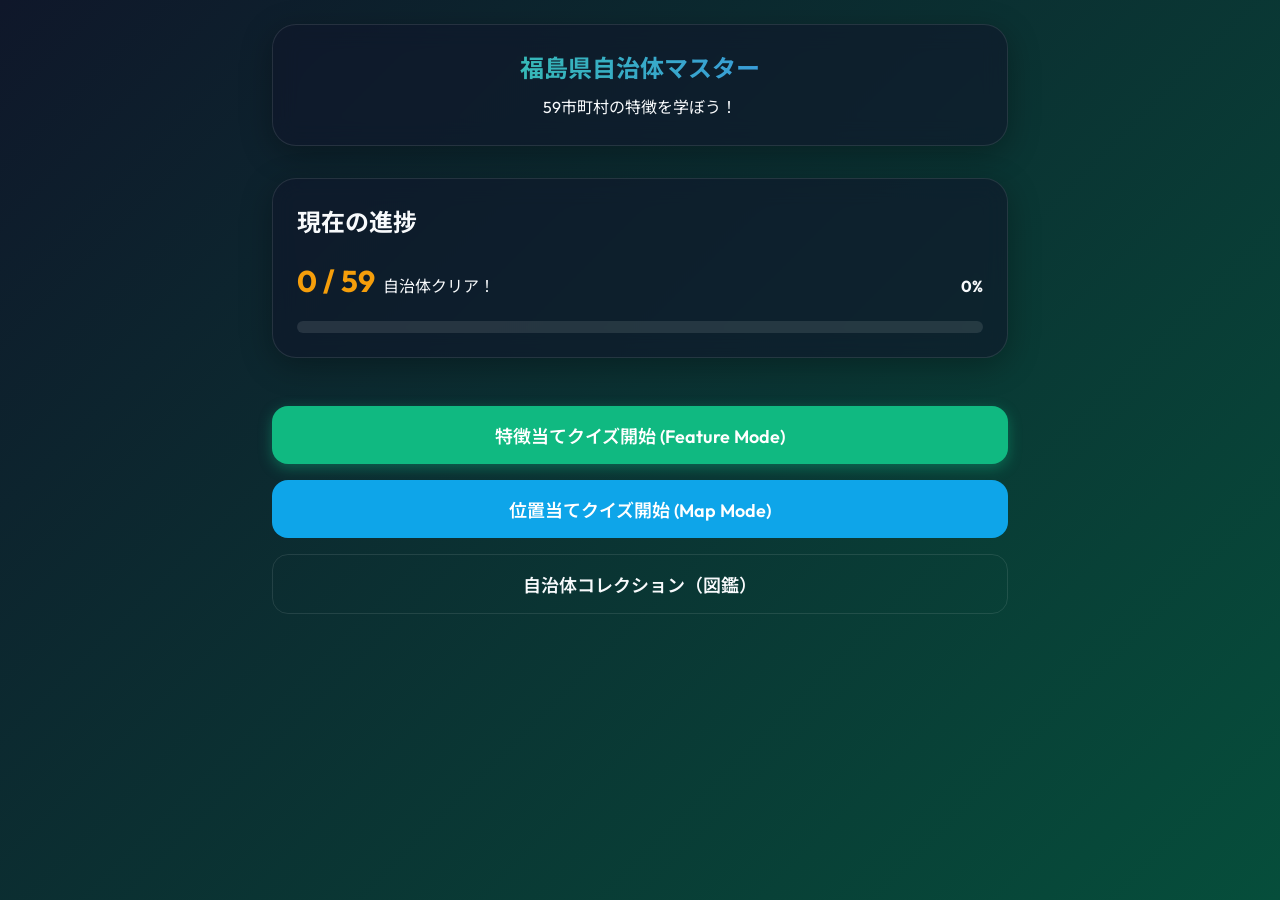
==== index.html @ cca59b29 "Initial commit: 福島県自治体マスター" ====
<!DOCTYPE html>
<html lang="ja">
<head>
  <meta charset="UTF-8">
  <meta name="viewport" content="width=device-width, initial-scale=1.0">
  <title>福島県自治体マスター</title>
  <!-- SEO & OGP (簡略版) -->
  <meta name="description" content="福島県の全59市町村名、位置、特徴をクイズ形式で楽しく学べるWebアプリケーション。">
  <link rel="preconnect" href="https://fonts.googleapis.com">
  <link rel="preconnect" href="https://fonts.gstatic.com" crossorigin>
  <link href="https://fonts.googleapis.com/css2?family=Outfit:wght@400;600;800&family=Noto+Sans+JP:wght@400;700;900&display=swap" rel="stylesheet">
  <link rel="stylesheet" href="css/style.css">
</head>
<body>
  <div class="app-container">
    
    <!-- ① タイトル＆進捗画面 -->
    <section id="title-screen" class="screen active">
      <header class="glass-panel text-center fade-in-up">
        <h1 class="text-gradient">福島県自治体マスター</h1>
        <p class="subtitle mt-2">59市町村の特徴を学ぼう！</p>
      </header>

      <div class="progress-card glass-panel mt-8 fade-in-up" style="animation-delay: 0.1s;">
        <h2>現在の進捗</h2>
        <div class="progress-stats mt-4">
          <span id="progress-count" class="text-accent text-3xl font-bold">0 / 59</span>
          <span class="ml-2">自治体クリア！</span>
          <span id="progress-percent" class="percent ml-auto font-bold">0%</span>
        </div>
        <div class="progress-bar-container mt-4">
          <div id="progress-bar-fill" class="progress-bar-fill" style="width: 0%"></div>
        </div>
      </div>

      <div class="menu-actions mt-12 flex-column fade-in-up" style="animation-delay: 0.2s;">
        <button id="btn-start-feature" class="btn btn-primary btn-lg pulse-hover">特徴当てクイズ開始 (Feature Mode)</button>
        <button id="btn-start-map" class="btn btn-secondary btn-lg mt-4 pulse-hover">位置当てクイズ開始 (Map Mode)</button>
        <button id="btn-collection" class="btn btn-outline btn-lg mt-4">自治体コレクション（図鑑）</button>
      </div>
    </section>

    <!-- ② クイズ画面 -->
    <section id="quiz-screen" class="screen hidden">
      <header class="quiz-header flex-between mb-8">
        <button id="btn-quit-quiz" class="btn-icon">✕ 終了</button>
        <div class="question-counter glass-badge">
          第 <span id="current-q-num" class="text-accent font-bold">1</span> 問 / 全10問
        </div>
      </header>

      <div class="quiz-content glass-panel mb-8">
        <h2 id="question-text" class="question-text text-center mb-6">これらの特徴を持つ市町村はどこ？</h2>
        <ul id="features-list" class="features-list">
          <!-- 特徴テキストがJSで挿入される -->
        </ul>
        <div id="map-container" class="map-container hidden">
          <svg class="fukushima-map real-map" viewBox="0 0 800.00 635.16" xmlns="http://www.w3.org/2000/svg">
          <!-- 全59市町村の実際のマップ -->
            <path id="07201" d="M 471.23,20.00 L 474.02,21.98 L 475.96,22.85 L 480.29,23.92 L 482.75,26.36 L 485.30,26.33 L 485.83,29.17 L 490.89,29.17 L 493.27,32.56 L 493.92,30.78 L 497.93,32.82 L 500.03,33.26 L 501.93,32.09 L 501.24,30.75 L 502.22,29.31 L 505.66,29.14 L 507.60,29.98 L 508.32,30.25 L 513.87,31.95 L 514.47,24.69 L 518.44,21.37 L 522.89,21.71 L 523.61,26.53 L 526.21,27.23 L 529.41,29.51 L 532.72,31.28 L 536.08,30.85 L 537.90,29.91 L 539.76,32.96 L 543.00,32.79 L 544.82,32.26 L 548.74,34.70 L 550.08,35.00 L 547.28,39.69 L 547.53,46.28 L 547.89,48.63 L 550.93,55.06 L 553.40,56.80 L 553.88,57.70 L 551.17,59.51 L 546.76,62.45 L 548.50,65.03 L 545.51,69.52 L 544.57,70.02 L 543.81,71.36 L 544.46,72.67 L 543.65,76.35 L 546.80,79.19 L 549.43,80.90 L 553.60,84.45 L 553.35,86.02 L 550.12,85.09 L 548.86,88.40 L 549.99,90.48 L 551.90,93.76 L 552.91,95.03 L 554.08,94.93 L 555.82,95.13 L 557.04,95.10 L 556.51,95.67 L 555.98,98.08 L 556.11,100.76 L 553.92,100.86 L 554.44,101.26 L 554.69,102.20 L 558.90,103.23 L 560.11,101.66 L 563.11,102.13 L 565.33,104.84 L 565.85,104.74 L 568.32,105.07 L 568.21,106.82 L 567.11,108.83 L 568.32,110.23 L 569.05,110.13 L 569.62,110.43 L 571.60,111.27 L 569.70,114.25 L 570.03,117.26 L 569.62,118.67 L 569.90,120.64 L 570.51,122.02 L 571.64,123.16 L 571.36,126.87 L 572.74,127.84 L 575.37,127.74 L 576.62,127.81 L 580.79,124.23 L 582.24,126.27 L 583.34,126.17 L 584.31,126.77 L 585.44,125.27 L 586.21,126.70 L 587.02,126.24 L 588.71,128.01 L 586.49,132.33 L 585.32,133.77 L 584.22,136.61 L 580.98,138.52 L 580.06,142.27 L 578.64,146.36 L 577.47,152.69 L 578.84,154.59 L 579.73,157.31 L 578.48,158.34 L 576.58,159.15 L 576.86,162.46 L 579.53,164.67 L 580.34,166.18 L 580.79,166.31 L 579.61,167.59 L 580.74,169.43 L 580.58,170.63 L 580.18,171.80 L 583.53,172.34 L 585.44,171.70 L 584.99,173.91 L 584.63,174.18 L 584.14,175.49 L 586.57,177.93 L 588.23,178.77 L 588.06,180.07 L 587.38,180.84 L 584.26,183.02 L 582.77,182.99 L 582.61,183.56 L 580.42,183.79 L 580.50,187.17 L 576.74,187.30 L 576.13,188.21 L 573.38,189.38 L 572.74,190.65 L 571.84,191.42 L 570.27,191.12 L 570.83,190.18 L 571.32,185.46 L 567.72,187.54 L 567.48,187.91 L 565.66,188.34 L 565.77,189.21 L 564.48,189.58 L 564.77,191.36 L 565.49,191.46 L 564.93,192.86 L 562.90,196.41 L 562.38,196.14 L 561.28,196.95 L 560.51,195.78 L 559.34,195.78 L 559.78,194.97 L 559.59,194.37 L 560.88,193.37 L 561.65,191.72 L 560.96,190.25 L 559.99,190.92 L 559.26,189.65 L 558.90,190.02 L 558.65,189.61 L 557.48,189.25 L 556.15,191.02 L 557.32,192.03 L 556.99,192.49 L 555.78,192.39 L 554.93,192.70 L 554.28,191.12 L 553.31,191.22 L 552.18,188.84 L 552.71,188.18 L 554.98,184.96 L 553.88,185.36 L 554.57,183.96 L 551.05,183.45 L 551.13,185.06 L 545.18,185.46 L 537.05,184.46 L 535.43,185.87 L 530.50,186.80 L 526.08,187.61 L 523.05,186.90 L 521.63,185.63 L 518.56,184.76 L 517.63,185.40 L 516.05,185.26 L 513.47,185.20 L 511.00,183.86 L 508.32,183.69 L 506.10,184.86 L 500.51,185.46 L 497.93,185.10 L 493.64,184.02 L 492.02,184.76 L 482.59,186.30 L 481.14,186.40 L 478.39,186.60 L 477.22,187.47 L 474.34,189.11 L 471.51,188.21 L 472.07,182.18 L 470.42,178.13 L 464.63,176.42 L 461.27,174.18 L 457.75,171.67 L 457.27,171.13 L 451.52,169.56 L 451.81,163.87 L 453.18,162.03 L 453.66,157.27 L 451.68,155.03 L 451.04,152.69 L 451.65,144.15 L 456.42,141.77 L 456.21,140.90 L 455.33,137.65 L 453.91,135.58 L 455.08,132.33 L 457.75,129.01 L 461.23,125.80 L 462.12,123.89 L 464.59,121.65 L 465.72,119.17 L 470.01,117.50 L 470.17,115.89 L 470.42,114.82 L 472.32,112.07 L 472.60,109.33 L 475.19,108.19 L 477.90,105.71 L 478.79,104.31 L 476.65,102.60 L 475.76,101.09 L 474.06,101.39 L 469.89,98.08 L 469.25,98.11 L 466.81,96.27 L 464.18,90.98 L 464.51,90.48 L 465.12,89.04 L 464.10,88.10 L 466.09,84.68 L 465.48,81.00 L 465.97,79.66 L 465.52,77.29 L 467.18,75.08 L 466.97,71.59 L 465.20,68.08 L 465.24,65.40 L 466.13,64.93 L 466.05,63.96 L 467.26,62.86 L 465.12,55.36 L 465.52,52.04 L 466.05,49.63 L 467.95,48.63 L 469.89,44.88 L 469.60,44.17 L 470.62,42.60 L 471.02,38.55 L 471.63,37.61 L 469.36,34.70 L 470.42,31.92 L 469.28,29.88 L 468.52,29.94 L 468.11,24.02 L 470.54,20.30 L 471.23,20.00 Z" class="map-area" />
            <path id="07303" d="M 555.42,58.64 L 558.90,58.44 L 561.20,56.63 L 562.05,55.69 L 564.77,56.33 L 566.62,56.73 L 567.31,54.69 L 568.77,54.42 L 571.20,54.72 L 573.18,55.83 L 574.23,55.29 L 581.47,53.55 L 585.44,52.88 L 585.68,51.74 L 586.21,50.64 L 585.92,48.79 L 585.97,48.63 L 587.38,47.15 L 588.39,48.63 L 590.42,49.97 L 591.55,51.51 L 594.46,53.95 L 595.59,53.75 L 597.45,55.42 L 598.87,55.16 L 600.04,54.65 L 598.02,58.10 L 598.66,63.99 L 596.49,65.17 L 596.97,66.20 L 595.68,66.77 L 596.03,67.54 L 595.31,67.85 L 597.05,70.46 L 598.14,75.95 L 597.01,76.48 L 594.78,75.85 L 594.70,75.35 L 593.73,75.54 L 593.21,72.63 L 592.23,73.20 L 592.27,77.66 L 591.79,78.53 L 590.17,80.23 L 588.68,80.00 L 585.64,79.93 L 584.43,79.36 L 582.36,79.53 L 582.20,78.19 L 579.57,77.86 L 578.52,77.89 L 577.79,75.41 L 576.09,71.86 L 575.04,72.13 L 570.03,69.92 L 568.12,68.68 L 566.10,68.75 L 560.59,66.44 L 558.90,64.87 L 556.47,62.79 L 555.14,61.32 L 555.42,58.64 Z" class="map-area" />
            <path id="07213" d="M 600.04,54.65 L 601.26,53.35 L 603.00,52.58 L 604.94,52.61 L 605.58,50.77 L 608.13,52.08 L 608.26,52.21 L 609.47,55.89 L 610.81,58.44 L 618.81,60.71 L 620.27,59.04 L 625.45,58.27 L 627.80,60.91 L 637.22,64.46 L 637.30,66.81 L 634.31,68.75 L 634.27,71.49 L 636.13,73.03 L 635.69,75.41 L 638.11,79.26 L 637.83,82.84 L 637.35,83.91 L 635.36,85.26 L 635.89,87.53 L 632.77,90.48 L 634.88,93.56 L 635.32,99.65 L 635.61,101.36 L 637.63,103.17 L 638.32,105.24 L 638.96,106.85 L 638.88,107.08 L 638.32,110.10 L 633.18,114.32 L 632.17,117.40 L 632.90,119.17 L 634.27,120.34 L 635.12,123.82 L 641.63,127.68 L 642.56,129.05 L 646.21,128.61 L 650.42,128.11 L 654.42,124.73 L 655.63,124.66 L 655.71,130.25 L 652.96,132.23 L 652.92,132.33 L 652.68,132.83 L 642.69,133.94 L 641.55,136.11 L 638.44,137.65 L 635.40,137.42 L 632.93,139.60 L 631.68,141.24 L 631.48,144.25 L 629.05,147.43 L 629.30,149.14 L 628.12,150.81 L 628.24,152.72 L 626.14,154.19 L 625.77,157.94 L 624.36,157.24 L 618.53,152.15 L 617.84,152.25 L 615.05,153.66 L 611.62,155.16 L 611.65,154.43 L 609.47,153.32 L 608.86,153.29 L 605.63,151.92 L 603.12,154.19 L 602.10,154.96 L 600.77,156.54 L 598.34,158.44 L 599.20,159.58 L 597.82,161.22 L 595.76,164.24 L 593.13,162.83 L 592.68,159.75 L 591.26,159.65 L 588.19,156.67 L 586.85,151.92 L 582.77,151.78 L 578.84,154.59 L 577.47,152.69 L 578.64,146.36 L 580.06,142.27 L 580.98,138.52 L 584.22,136.61 L 585.32,133.77 L 586.49,132.33 L 588.71,128.01 L 587.02,126.24 L 586.21,126.70 L 585.44,125.27 L 584.31,126.77 L 583.34,126.17 L 582.24,126.27 L 580.79,124.23 L 576.62,127.81 L 575.37,127.74 L 572.74,127.84 L 571.36,126.87 L 571.64,123.16 L 570.51,122.02 L 569.90,120.64 L 569.62,118.67 L 570.03,117.26 L 569.70,114.25 L 571.60,111.27 L 569.62,110.43 L 569.05,110.13 L 568.32,110.23 L 567.11,108.83 L 568.21,106.82 L 568.32,105.07 L 565.85,104.74 L 565.33,104.84 L 563.11,102.13 L 560.11,101.66 L 558.90,103.23 L 554.69,102.20 L 554.44,101.26 L 553.92,100.86 L 556.11,100.76 L 555.98,98.08 L 556.51,95.67 L 557.04,95.10 L 558.90,95.13 L 561.32,94.29 L 562.95,94.56 L 565.90,93.12 L 567.59,90.51 L 569.05,91.18 L 569.13,92.49 L 572.04,91.32 L 574.51,93.73 L 575.04,91.48 L 576.98,90.88 L 577.27,90.48 L 577.63,89.01 L 577.35,87.63 L 578.72,87.63 L 579.25,88.47 L 583.09,88.60 L 586.21,85.12 L 586.41,83.55 L 585.64,79.93 L 588.68,80.00 L 590.17,80.23 L 591.79,78.53 L 592.27,77.66 L 592.23,73.20 L 593.21,72.63 L 593.73,75.54 L 594.70,75.35 L 594.78,75.85 L 597.01,76.48 L 598.14,75.95 L 597.05,70.46 L 595.31,67.85 L 596.03,67.54 L 595.68,66.77 L 596.97,66.20 L 596.49,65.17 L 598.66,63.99 L 598.02,58.10 L 600.04,54.65 Z" class="map-area" />
            <path id="07561" d="M 704.51,62.99 L 709.48,60.75 L 710.61,60.21 L 715.83,58.87 L 719.11,57.37 L 721.66,56.66 L 722.27,56.73 L 722.55,59.71 L 727.56,59.91 L 728.50,59.88 L 730.11,62.25 L 731.65,62.29 L 732.42,60.78 L 734.64,60.45 L 734.72,61.79 L 736.75,72.33 L 737.48,71.76 L 737.64,71.83 L 738.00,75.65 L 739.98,79.80 L 740.95,81.87 L 742.21,79.56 L 744.64,78.86 L 745.00,80.20 L 742.05,81.00 L 744.36,87.00 L 743.71,87.16 L 743.99,88.30 L 746.02,87.93 L 740.47,89.81 L 739.46,89.41 L 733.79,89.47 L 733.11,89.47 L 731.65,90.48 L 730.35,90.55 L 730.27,90.48 L 725.22,87.93 L 723.68,87.93 L 714.17,86.86 L 710.61,87.43 L 703.61,87.70 L 702.16,83.04 L 704.38,81.57 L 706.65,77.32 L 705.48,74.11 L 703.86,71.23 L 706.08,68.71 L 704.51,66.24 L 705.48,64.76 L 705.40,63.93 L 704.51,62.99 Z" class="map-area" />
            <path id="07301" d="M 553.88,57.70 L 555.42,58.64 L 555.14,61.32 L 556.47,62.79 L 558.90,64.87 L 560.59,66.44 L 566.10,68.75 L 568.12,68.68 L 570.03,69.92 L 575.04,72.13 L 576.09,71.86 L 577.79,75.41 L 578.52,77.89 L 579.57,77.86 L 582.20,78.19 L 582.36,79.53 L 584.43,79.36 L 585.64,79.93 L 586.41,83.55 L 586.21,85.12 L 583.09,88.60 L 579.25,88.47 L 578.72,87.63 L 577.35,87.63 L 577.63,89.01 L 577.27,90.48 L 576.98,90.88 L 575.04,91.48 L 574.51,93.73 L 572.04,91.32 L 569.13,92.49 L 569.05,91.18 L 567.59,90.51 L 565.90,93.12 L 562.95,94.56 L 561.32,94.29 L 558.90,95.13 L 557.04,95.10 L 555.82,95.13 L 554.08,94.93 L 552.91,95.03 L 551.90,93.76 L 549.99,90.48 L 548.86,88.40 L 550.12,85.09 L 553.35,86.02 L 553.60,84.45 L 549.43,80.90 L 546.80,79.19 L 543.65,76.35 L 544.46,72.67 L 543.81,71.36 L 544.57,70.02 L 545.51,69.52 L 548.50,65.03 L 546.76,62.45 L 551.17,59.51 L 553.88,57.70 Z" class="map-area" />
            <path id="07209" d="M 746.02,87.93 L 746.22,88.67 L 744.39,89.37 L 745.32,90.48 L 746.18,92.96 L 747.02,93.39 L 747.43,92.59 L 749.94,94.76 L 751.20,93.29 L 751.92,93.59 L 751.56,94.43 L 752.73,95.63 L 753.50,94.16 L 754.79,96.10 L 757.06,96.74 L 757.22,110.94 L 758.64,124.19 L 761.18,126.94 L 762.68,127.64 L 764.14,132.33 L 765.31,133.80 L 766.52,136.55 L 767.50,145.92 L 767.17,148.00 L 765.59,148.17 L 763.69,147.73 L 762.24,145.72 L 761.18,144.88 L 758.36,142.71 L 754.75,141.50 L 752.65,139.96 L 748.12,138.25 L 747.15,137.38 L 744.31,137.22 L 742.29,137.72 L 740.51,137.08 L 739.42,137.18 L 736.22,136.41 L 732.14,140.13 L 730.16,138.96 L 727.56,136.68 L 726.59,137.38 L 723.88,138.39 L 723.48,137.99 L 722.19,139.26 L 720.24,138.59 L 718.75,138.62 L 715.19,136.08 L 712.40,135.64 L 710.61,135.98 L 709.04,137.82 L 703.81,139.46 L 701.18,141.67 L 697.79,141.87 L 696.46,140.50 L 693.46,135.84 L 691.64,134.91 L 689.13,134.41 L 684.72,132.33 L 682.74,131.56 L 680.19,130.86 L 674.57,129.55 L 670.48,129.01 L 669.10,128.11 L 667.48,128.61 L 665.02,130.92 L 663.92,132.33 L 662.87,133.07 L 660.61,132.33 L 660.04,132.23 L 659.84,132.33 L 657.82,133.10 L 656.76,133.87 L 654.26,134.04 L 652.68,132.83 L 652.92,132.33 L 652.96,132.23 L 655.71,130.25 L 655.63,124.66 L 654.42,124.73 L 650.42,128.11 L 646.21,128.61 L 642.56,129.05 L 641.63,127.68 L 635.12,123.82 L 634.27,120.34 L 632.90,119.17 L 632.17,117.40 L 633.18,114.32 L 638.32,110.10 L 638.88,107.08 L 643.98,107.65 L 646.57,109.06 L 649.69,112.24 L 650.82,113.38 L 652.43,118.03 L 657.85,114.85 L 659.68,114.65 L 660.04,115.05 L 661.21,116.13 L 666.31,116.46 L 672.30,118.23 L 678.70,122.18 L 681.36,120.61 L 681.76,119.44 L 682.62,118.67 L 679.38,117.90 L 676.02,114.15 L 674.81,113.38 L 673.07,112.81 L 672.18,111.54 L 671.37,111.74 L 670.16,109.96 L 668.78,109.86 L 667.45,110.63 L 667.93,109.26 L 670.92,107.82 L 671.49,105.58 L 675.17,106.72 L 677.36,107.79 L 683.31,109.83 L 686.18,110.77 L 689.82,109.39 L 691.96,110.07 L 694.43,111.20 L 699.81,111.04 L 702.85,110.94 L 704.78,106.78 L 703.45,104.81 L 704.26,101.86 L 705.23,101.43 L 703.41,97.04 L 703.90,93.99 L 703.37,94.03 L 702.88,92.96 L 703.65,91.45 L 703.61,90.48 L 703.61,87.70 L 710.61,87.43 L 714.17,86.86 L 723.68,87.93 L 725.22,87.93 L 730.27,90.48 L 730.35,90.55 L 731.65,90.48 L 733.11,89.47 L 733.79,89.47 L 739.46,89.41 L 740.47,89.81 L 746.02,87.93 Z" class="map-area" />
            <path id="07405" d="M 248.02,102.50 L 251.66,106.38 L 252.07,108.83 L 254.37,111.77 L 255.10,113.18 L 251.22,114.52 L 248.67,119.51 L 250.17,121.88 L 250.53,125.00 L 251.66,130.22 L 250.53,131.39 L 250.41,132.33 L 247.57,136.68 L 247.54,138.25 L 247.74,140.03 L 245.48,142.44 L 243.53,147.26 L 243.17,150.61 L 241.91,156.07 L 239.16,162.60 L 239.60,168.29 L 240.82,171.47 L 238.23,172.47 L 239.28,174.18 L 239.77,174.45 L 241.23,176.93 L 240.66,179.30 L 241.55,181.01 L 238.43,184.36 L 237.67,185.83 L 236.01,188.84 L 236.65,191.46 L 233.98,192.39 L 230.75,191.99 L 226.99,193.77 L 224.88,196.24 L 224.03,198.12 L 225.25,198.05 L 226.86,199.09 L 228.20,198.82 L 224.28,204.45 L 226.01,204.38 L 229.62,206.15 L 231.23,206.12 L 233.05,201.73 L 236.49,201.90 L 238.03,204.58 L 240.70,208.87 L 240.38,210.14 L 240.17,213.89 L 242.40,215.29 L 243.77,213.32 L 243.77,214.63 L 246.44,216.03 L 247.09,217.00 L 246.89,219.92 L 245.64,223.56 L 244.94,224.43 L 243.09,223.67 L 241.75,223.33 L 238.51,221.76 L 236.17,221.62 L 236.94,223.63 L 234.83,227.45 L 236.05,230.50 L 234.63,232.14 L 230.91,240.67 L 230.67,245.23 L 231.23,248.51 L 229.89,250.78 L 228.28,251.76 L 226.34,248.37 L 225.08,249.45 L 223.10,255.84 L 220.71,255.77 L 215.69,256.51 L 214.85,254.73 L 213.27,255.27 L 209.87,253.93 L 208.61,254.10 L 204.89,254.67 L 204.69,255.10 L 204.16,254.53 L 202.39,254.97 L 199.03,255.10 L 195.67,253.56 L 194.05,254.23 L 193.08,254.53 L 191.42,252.79 L 190.09,252.93 L 190.04,252.76 L 191.22,248.21 L 192.39,246.77 L 192.27,245.43 L 190.25,245.33 L 188.22,244.52 L 186.97,243.05 L 184.38,240.07 L 184.54,238.20 L 182.36,236.35 L 183.69,234.34 L 183.04,228.82 L 184.50,225.27 L 184.38,223.13 L 184.46,220.85 L 182.85,218.41 L 182.85,217.10 L 182.16,216.03 L 181.83,214.69 L 181.96,210.47 L 180.22,208.63 L 177.70,207.96 L 175.36,203.58 L 175.32,202.87 L 175.88,201.40 L 176.73,199.96 L 175.93,199.43 L 174.55,195.24 L 175.64,191.29 L 177.75,188.24 L 175.61,184.76 L 176.78,183.96 L 181.14,182.15 L 182.68,182.18 L 183.82,182.08 L 189.00,178.37 L 191.46,175.42 L 192.23,175.25 L 193.48,176.39 L 196.48,174.18 L 197.73,172.34 L 198.14,169.76 L 198.99,168.25 L 202.14,165.31 L 204.89,164.47 L 207.12,164.81 L 207.08,162.43 L 204.89,159.01 L 204.89,158.14 L 205.26,157.98 L 205.90,154.12 L 209.18,150.88 L 208.86,149.34 L 211.37,148.33 L 213.39,145.25 L 216.18,143.91 L 217.92,139.53 L 219.66,136.98 L 219.54,132.33 L 219.50,131.56 L 222.74,130.46 L 223.79,127.74 L 226.58,124.50 L 228.64,121.31 L 234.23,116.76 L 238.39,111.10 L 241.71,109.33 L 245.02,104.61 L 248.02,102.50 Z" class="map-area" />
            <path id="07402" d="M 354.95,129.45 L 356.61,128.55 L 357.70,128.35 L 357.90,128.47 L 358.84,129.05 L 362.27,127.11 L 363.61,127.64 L 366.00,127.61 L 367.86,125.70 L 370.77,124.36 L 372.23,125.10 L 376.11,121.65 L 377.89,119.24 L 379.23,119.44 L 379.71,122.49 L 379.71,123.39 L 382.30,123.56 L 384.68,125.97 L 385.90,129.85 L 390.64,130.62 L 393.06,129.82 L 394.52,132.33 L 396.86,135.58 L 398.32,138.69 L 400.06,140.20 L 401.56,139.90 L 405.44,141.67 L 407.18,141.80 L 409.85,141.47 L 412.60,139.49 L 414.79,139.49 L 417.41,132.53 L 419.00,132.33 L 425.47,130.25 L 427.49,130.86 L 427.69,132.33 L 427.17,133.74 L 427.37,138.32 L 426.32,141.20 L 423.45,145.15 L 422.96,149.54 L 422.84,151.68 L 422.72,154.73 L 421.99,154.63 L 420.82,156.07 L 417.41,159.92 L 415.40,169.23 L 417.54,171.60 L 416.97,174.18 L 414.67,176.22 L 411.75,176.39 L 409.20,179.47 L 407.18,180.54 L 402.20,182.48 L 401.56,185.03 L 399.33,186.47 L 398.60,185.50 L 396.26,187.51 L 386.71,202.77 L 386.87,205.75 L 385.30,204.38 L 383.31,203.68 L 382.38,202.97 L 378.37,201.67 L 374.05,202.61 L 371.45,202.91 L 367.25,203.54 L 365.79,206.79 L 364.21,206.05 L 359.73,207.86 L 357.90,206.81 L 357.30,206.46 L 357.42,206.46 L 356.61,203.58 L 356.05,199.89 L 356.61,197.68 L 357.90,195.28 L 358.27,194.60 L 357.90,194.35 L 356.61,193.43 L 352.80,192.76 L 350.50,191.29 L 347.18,189.35 L 342.69,186.27 L 340.22,183.35 L 339.74,183.39 L 338.65,183.42 L 335.98,182.72 L 333.39,183.65 L 332.98,183.22 L 332.66,183.32 L 333.19,182.69 L 327.60,184.59 L 324.93,186.37 L 322.95,185.36 L 322.02,185.90 L 321.21,185.30 L 323.43,180.78 L 325.70,177.43 L 327.93,174.18 L 329.02,170.83 L 334.07,168.12 L 336.58,168.09 L 338.20,164.30 L 340.75,161.39 L 342.33,160.32 L 344.51,160.79 L 345.69,156.50 L 347.27,155.60 L 348.43,150.44 L 349.69,150.38 L 352.52,149.64 L 354.34,149.67 L 356.13,148.13 L 356.61,147.86 L 357.22,145.72 L 356.61,144.72 L 355.19,143.58 L 355.51,141.77 L 355.72,137.69 L 354.91,136.28 L 355.32,134.27 L 355.19,132.33 L 354.95,129.45 Z" class="map-area" />
            <path id="07564" d="M 652.68,132.83 L 654.26,134.04 L 656.76,133.87 L 657.82,133.10 L 659.84,132.33 L 660.04,132.23 L 660.61,132.33 L 662.87,133.07 L 663.92,132.33 L 665.02,130.92 L 667.48,128.61 L 669.10,128.11 L 670.48,129.01 L 674.57,129.55 L 680.19,130.86 L 682.74,131.56 L 684.72,132.33 L 689.13,134.41 L 691.64,134.91 L 693.46,135.84 L 696.46,140.50 L 697.79,141.87 L 698.68,148.10 L 696.13,149.30 L 693.50,151.71 L 690.47,152.69 L 689.82,152.69 L 686.62,155.30 L 685.89,156.50 L 687.96,157.98 L 691.23,158.81 L 690.95,160.62 L 688.97,161.79 L 689.33,162.06 L 689.25,167.28 L 689.09,168.96 L 688.16,169.43 L 688.00,170.56 L 687.15,171.54 L 687.92,172.87 L 691.84,174.15 L 690.42,182.12 L 692.33,186.97 L 693.18,186.50 L 692.89,190.48 L 694.91,194.34 L 691.56,201.63 L 690.47,200.93 L 688.97,200.20 L 687.88,201.80 L 687.63,201.77 L 687.31,206.79 L 682.54,210.11 L 682.54,211.14 L 681.76,210.91 L 678.49,212.21 L 673.63,209.54 L 669.43,210.61 L 667.12,210.04 L 666.03,210.11 L 663.84,209.50 L 662.06,208.16 L 661.05,208.20 L 660.04,208.10 L 657.93,207.56 L 657.17,207.59 L 654.98,207.56 L 652.15,208.73 L 650.94,208.67 L 650.37,208.73 L 648.55,208.43 L 643.13,205.99 L 640.42,206.15 L 635.24,201.57 L 634.72,200.13 L 630.63,197.45 L 628.40,193.00 L 628.08,187.30 L 628.28,183.05 L 627.07,180.54 L 627.07,178.40 L 625.94,177.39 L 627.31,174.18 L 627.56,170.63 L 624.64,168.25 L 623.02,165.21 L 621.65,166.38 L 621.08,167.15 L 619.30,166.48 L 619.18,162.60 L 622.58,158.88 L 625.53,159.25 L 625.77,157.94 L 626.14,154.19 L 628.24,152.72 L 628.12,150.81 L 629.30,149.14 L 629.05,147.43 L 631.48,144.25 L 631.68,141.24 L 632.93,139.60 L 635.40,137.42 L 638.44,137.65 L 641.55,136.11 L 642.69,133.94 L 652.68,132.83 Z" class="map-area" />
            <path id="07408" d="M 427.49,130.86 L 432.02,131.16 L 437.24,132.23 L 437.65,132.33 L 438.94,132.87 L 441.13,134.91 L 442.90,134.64 L 445.98,135.34 L 447.44,135.88 L 453.91,135.58 L 455.33,137.65 L 456.21,140.90 L 456.42,141.77 L 451.65,144.15 L 451.04,152.69 L 451.68,155.03 L 453.66,157.27 L 453.18,162.03 L 451.81,163.87 L 451.52,169.56 L 457.27,171.13 L 457.75,171.67 L 461.27,174.18 L 464.63,176.42 L 470.42,178.13 L 472.07,182.18 L 471.51,188.21 L 471.88,191.36 L 473.21,196.14 L 468.39,201.30 L 467.02,203.41 L 465.76,205.59 L 463.38,208.43 L 457.75,210.44 L 454.44,214.86 L 454.76,216.03 L 455.00,220.69 L 452.94,225.84 L 451.44,227.75 L 451.92,229.46 L 450.15,230.43 L 450.11,231.77 L 448.24,231.84 L 446.58,231.84 L 444.20,229.76 L 442.58,228.29 L 441.69,229.16 L 439.91,229.52 L 438.05,231.57 L 435.71,232.44 L 435.54,235.15 L 434.81,237.06 L 431.78,239.60 L 430.28,241.61 L 428.79,241.28 L 427.29,242.18 L 426.64,244.46 L 424.86,246.17 L 427.01,248.71 L 428.09,249.81 L 429.84,250.99 L 430.80,253.13 L 433.08,253.23 L 434.89,254.30 L 434.33,256.58 L 434.93,257.88 L 433.89,262.24 L 435.95,262.67 L 437.20,266.29 L 438.25,267.56 L 435.98,272.41 L 438.82,275.02 L 439.31,280.48 L 439.15,282.76 L 438.37,284.97 L 433.68,284.27 L 431.50,285.04 L 431.26,283.19 L 428.50,280.45 L 427.93,280.45 L 426.84,280.42 L 425.14,280.48 L 422.48,278.00 L 421.66,277.54 L 420.74,277.84 L 420.67,278.61 L 420.50,278.62 L 418.25,277.91 L 411.37,277.61 L 403.86,274.63 L 395.16,270.98 L 374.10,258.97 L 370.65,257.82 L 368.48,255.67 L 368.34,253.10 L 367.92,252.19 L 366.89,250.72 L 367.25,249.41 L 367.98,248.84 L 367.86,248.64 L 367.57,246.90 L 366.52,247.44 L 364.10,248.07 L 365.43,245.49 L 365.27,244.96 L 363.89,244.49 L 364.58,243.35 L 364.70,242.01 L 368.47,242.08 L 371.94,240.94 L 374.13,239.40 L 376.60,239.57 L 378.58,239.00 L 379.07,235.82 L 378.17,235.92 L 376.84,234.68 L 373.97,233.54 L 372.39,232.40 L 372.83,230.23 L 374.89,227.15 L 377.49,227.11 L 376.88,223.73 L 377.16,220.75 L 374.98,220.02 L 376.31,216.03 L 377.61,213.69 L 386.39,209.30 L 387.28,207.13 L 386.87,205.75 L 386.71,202.77 L 396.26,187.51 L 398.60,185.50 L 399.33,186.47 L 401.56,185.03 L 402.20,182.48 L 407.18,180.54 L 409.20,179.47 L 411.75,176.39 L 414.67,176.22 L 416.97,174.18 L 417.54,171.60 L 415.40,169.23 L 417.41,159.92 L 420.82,156.07 L 421.99,154.63 L 422.72,154.73 L 422.84,151.68 L 422.96,149.54 L 423.45,145.15 L 426.32,141.20 L 427.37,138.32 L 427.17,133.74 L 427.69,132.33 L 427.49,130.86 Z" class="map-area" />
            <path id="07212" d="M 697.79,141.87 L 701.18,141.67 L 703.81,139.46 L 709.04,137.82 L 710.61,135.98 L 712.40,135.64 L 715.19,136.08 L 718.75,138.62 L 720.24,138.59 L 722.19,139.26 L 723.48,137.99 L 723.88,138.39 L 726.59,137.38 L 727.56,136.68 L 730.16,138.96 L 732.14,140.13 L 736.22,136.41 L 739.42,137.18 L 740.51,137.08 L 742.29,137.72 L 744.31,137.22 L 747.15,137.38 L 748.12,138.25 L 752.65,139.96 L 754.75,141.50 L 758.36,142.71 L 761.18,144.88 L 762.24,145.72 L 763.69,147.73 L 765.59,148.17 L 767.17,148.00 L 767.33,154.83 L 767.50,165.48 L 769.56,165.91 L 767.90,166.68 L 769.04,173.38 L 770.37,173.55 L 770.57,174.18 L 771.58,176.79 L 773.60,176.32 L 773.68,175.59 L 773.76,175.59 L 773.65,176.99 L 769.96,177.86 L 772.31,186.10 L 771.78,197.25 L 773.32,206.72 L 772.84,216.03 L 773.20,221.96 L 774.25,235.28 L 776.64,252.49 L 766.97,254.13 L 766.32,253.43 L 762.36,255.64 L 761.18,255.27 L 760.54,255.20 L 757.99,254.70 L 757.50,253.70 L 754.43,251.82 L 752.61,251.15 L 748.65,249.88 L 747.79,249.88 L 745.85,249.91 L 739.30,246.93 L 737.56,246.30 L 737.07,244.89 L 735.21,244.32 L 734.69,243.72 L 733.68,244.26 L 732.74,244.26 L 729.14,245.80 L 727.61,249.98 L 726.47,249.98 L 725.90,250.12 L 725.42,248.91 L 723.32,248.37 L 720.48,248.74 L 720.04,248.81 L 717.93,246.90 L 715.79,246.63 L 713.89,247.24 L 713.20,245.56 L 713.12,244.06 L 712.40,241.11 L 712.43,238.83 L 712.03,237.69 L 710.82,235.79 L 710.61,235.79 L 709.48,234.75 L 709.15,234.78 L 707.34,233.41 L 706.12,233.51 L 703.81,232.37 L 701.39,231.84 L 699.57,230.06 L 699.20,224.80 L 697.71,223.73 L 698.31,222.83 L 697.14,220.89 L 698.64,218.48 L 698.56,216.03 L 697.63,214.29 L 698.47,212.55 L 697.06,211.91 L 695.64,212.41 L 694.91,211.71 L 692.28,210.34 L 693.46,208.90 L 691.64,204.51 L 687.63,201.77 L 687.88,201.80 L 688.97,200.20 L 690.47,200.93 L 691.56,201.63 L 694.91,194.34 L 692.89,190.48 L 693.18,186.50 L 692.33,186.97 L 690.42,182.12 L 691.84,174.15 L 687.92,172.87 L 687.15,171.54 L 688.00,170.56 L 688.16,169.43 L 689.09,168.96 L 689.25,167.28 L 689.33,162.06 L 688.97,161.79 L 690.95,160.62 L 691.23,158.81 L 687.96,157.98 L 685.89,156.50 L 686.62,155.30 L 689.82,152.69 L 690.47,152.69 L 693.50,151.71 L 696.13,149.30 L 698.68,148.10 L 697.79,141.87 Z" class="map-area" />
            <path id="07308" d="M 578.84,154.59 L 582.77,151.78 L 586.85,151.92 L 588.19,156.67 L 591.26,159.65 L 592.68,159.75 L 593.13,162.83 L 595.76,164.24 L 597.82,161.22 L 599.20,159.58 L 598.34,158.44 L 600.77,156.54 L 602.10,154.96 L 603.12,154.19 L 605.63,151.92 L 608.86,153.29 L 609.47,153.32 L 611.65,154.43 L 611.62,155.16 L 615.05,153.66 L 617.84,152.25 L 618.53,152.15 L 624.36,157.24 L 625.77,157.94 L 625.53,159.25 L 622.58,158.88 L 619.18,162.60 L 619.30,166.48 L 621.08,167.15 L 621.65,166.38 L 623.02,165.21 L 624.64,168.25 L 627.56,170.63 L 627.31,174.18 L 625.94,177.39 L 627.07,178.40 L 627.07,180.54 L 628.28,183.05 L 628.08,187.30 L 628.40,193.00 L 630.63,197.45 L 634.72,200.13 L 635.24,201.57 L 640.42,206.15 L 643.13,205.99 L 648.55,208.43 L 648.75,209.03 L 651.46,211.81 L 650.74,216.03 L 650.05,216.83 L 646.49,222.96 L 644.14,222.19 L 642.64,221.56 L 640.74,222.09 L 640.87,224.30 L 640.54,228.22 L 639.61,228.96 L 635.64,235.58 L 635.04,233.07 L 631.20,229.42 L 632.37,228.02 L 631.76,226.71 L 633.54,224.57 L 635.08,219.95 L 633.74,216.50 L 632.57,216.60 L 631.72,216.03 L 630.11,215.13 L 626.50,216.03 L 625.04,216.70 L 625.12,218.81 L 622.14,219.21 L 620.76,220.99 L 618.41,222.79 L 614.12,222.46 L 615.22,220.45 L 614.44,218.84 L 615.74,217.44 L 615.17,216.03 L 614.20,213.69 L 614.77,211.64 L 614.28,208.87 L 613.07,206.22 L 609.47,204.35 L 604.78,203.68 L 602.71,204.85 L 600.89,203.48 L 597.49,202.04 L 595.39,201.94 L 593.21,199.49 L 592.03,197.15 L 590.90,195.74 L 587.34,192.70 L 587.95,189.15 L 585.24,186.07 L 583.98,184.16 L 582.61,183.56 L 582.77,182.99 L 584.26,183.02 L 587.38,180.84 L 588.06,180.07 L 588.23,178.77 L 586.57,177.93 L 584.14,175.49 L 584.63,174.18 L 584.99,173.91 L 585.44,171.70 L 583.53,172.34 L 580.18,171.80 L 580.58,170.63 L 580.74,169.43 L 579.61,167.59 L 580.79,166.31 L 580.34,166.18 L 579.53,164.67 L 576.86,162.46 L 576.58,159.15 L 578.48,158.34 L 579.73,157.31 L 578.84,154.59 Z" class="map-area" />
            <path id="07210" d="M 471.51,188.21 L 474.34,189.11 L 477.22,187.47 L 478.39,186.60 L 481.14,186.40 L 482.59,186.30 L 492.02,184.76 L 493.64,184.02 L 497.93,185.10 L 500.51,185.46 L 506.10,184.86 L 508.32,183.69 L 511.00,183.86 L 513.47,185.20 L 516.05,185.26 L 517.63,185.40 L 518.56,184.76 L 521.63,185.63 L 523.05,186.90 L 526.08,187.61 L 530.50,186.80 L 535.43,185.87 L 537.05,184.46 L 545.18,185.46 L 551.13,185.06 L 551.05,183.45 L 554.57,183.96 L 553.88,185.36 L 554.98,184.96 L 552.71,188.18 L 552.18,188.84 L 553.31,191.22 L 554.28,191.12 L 554.93,192.70 L 555.78,192.39 L 556.99,192.49 L 557.32,192.03 L 556.15,191.02 L 557.48,189.25 L 558.65,189.61 L 558.90,190.02 L 559.26,189.65 L 559.99,190.92 L 560.96,190.25 L 561.65,191.72 L 560.88,193.37 L 559.59,194.37 L 559.78,194.97 L 559.34,195.78 L 560.51,195.78 L 561.28,196.95 L 562.38,196.14 L 562.90,196.41 L 564.93,192.86 L 565.49,191.46 L 564.77,191.36 L 564.48,189.58 L 565.77,189.21 L 565.66,188.34 L 567.48,187.91 L 567.72,187.54 L 571.32,185.46 L 570.83,190.18 L 570.27,191.12 L 571.84,191.42 L 572.74,190.65 L 573.38,189.38 L 576.13,188.21 L 576.74,187.30 L 580.50,187.17 L 580.42,183.79 L 582.61,183.56 L 583.98,184.16 L 585.24,186.07 L 587.95,189.15 L 587.34,192.70 L 590.90,195.74 L 592.03,197.15 L 593.21,199.49 L 595.39,201.94 L 597.49,202.04 L 600.89,203.48 L 602.71,204.85 L 604.78,203.68 L 609.47,204.35 L 613.07,206.22 L 614.28,208.87 L 614.77,211.64 L 614.20,213.69 L 615.17,216.03 L 615.74,217.44 L 614.44,218.84 L 615.22,220.45 L 614.12,222.46 L 618.41,222.79 L 620.76,220.99 L 622.14,219.21 L 625.12,218.81 L 625.04,216.70 L 626.50,216.03 L 630.11,215.13 L 631.72,216.03 L 632.57,216.60 L 633.74,216.50 L 635.08,219.95 L 633.54,224.57 L 631.76,226.71 L 632.37,228.02 L 631.20,229.42 L 635.04,233.07 L 635.64,235.58 L 634.56,237.86 L 633.86,240.21 L 628.97,242.35 L 624.12,240.47 L 622.70,241.11 L 619.46,241.85 L 617.44,245.63 L 612.83,246.80 L 609.47,249.41 L 608.50,248.44 L 605.34,248.71 L 603.65,248.24 L 602.02,250.68 L 600.93,250.72 L 598.66,250.52 L 598.10,252.06 L 595.87,252.59 L 594.62,254.00 L 590.45,254.43 L 588.35,256.51 L 587.18,256.64 L 587.22,257.88 L 583.86,258.69 L 583.37,257.88 L 583.45,256.95 L 582.24,256.21 L 580.63,256.51 L 579.05,253.66 L 576.94,254.64 L 574.84,254.57 L 573.10,257.88 L 571.93,259.76 L 570.59,259.83 L 569.46,257.88 L 568.93,257.08 L 567.40,257.51 L 565.53,255.77 L 564.48,253.26 L 562.98,252.79 L 562.87,253.46 L 562.01,253.09 L 562.42,249.55 L 562.46,247.67 L 561.89,247.71 L 561.97,246.70 L 560.15,246.93 L 559.67,246.77 L 558.90,247.27 L 558.90,246.73 L 558.90,246.36 L 556.99,245.66 L 555.82,246.97 L 555.14,248.14 L 553.80,246.17 L 552.35,244.76 L 552.27,244.96 L 550.97,244.26 L 548.78,244.32 L 547.61,244.82 L 546.28,243.75 L 545.99,241.48 L 544.21,239.37 L 542.02,239.00 L 538.06,239.44 L 537.33,238.30 L 536.81,236.56 L 535.63,234.21 L 534.70,232.20 L 527.22,240.17 L 523.94,238.57 L 523.50,234.85 L 522.04,234.21 L 521.03,232.84 L 520.38,230.96 L 519.41,229.86 L 517.87,228.65 L 514.76,227.85 L 512.77,228.89 L 510.51,228.08 L 508.32,229.29 L 507.27,230.50 L 503.27,231.20 L 500.84,229.02 L 501.16,226.28 L 500.03,223.23 L 496.79,219.48 L 493.80,216.03 L 493.60,215.83 L 494.33,213.32 L 497.96,214.46 L 497.93,212.28 L 495.95,209.97 L 496.59,210.07 L 497.72,208.80 L 497.48,204.55 L 495.09,203.58 L 492.27,202.40 L 490.37,203.34 L 489.35,202.24 L 484.90,202.77 L 483.73,201.13 L 477.62,200.13 L 474.91,198.76 L 473.21,196.14 L 471.88,191.36 L 471.51,188.21 Z" class="map-area" />
            <path id="07421" d="M 243.77,213.32 L 244.83,211.41 L 245.75,213.05 L 247.09,215.03 L 249.03,213.05 L 250.09,212.58 L 252.11,212.62 L 255.46,210.57 L 256.32,210.37 L 257.36,211.38 L 258.78,209.60 L 259.27,210.24 L 260.80,211.58 L 261.66,212.08 L 263.68,210.57 L 264.53,213.92 L 266.14,213.29 L 267.20,213.02 L 269.71,213.72 L 270.64,212.68 L 272.22,212.28 L 271.69,210.98 L 270.96,211.01 L 269.83,210.27 L 269.30,203.21 L 268.04,201.33 L 269.87,197.05 L 270.64,192.96 L 274.85,191.25 L 279.26,190.52 L 279.70,190.89 L 281.56,195.47 L 280.27,197.52 L 274.60,194.77 L 272.17,195.31 L 271.61,196.75 L 275.98,196.55 L 276.79,199.19 L 277.03,202.94 L 274.44,205.89 L 275.21,207.19 L 278.77,206.05 L 278.04,204.15 L 278.56,202.91 L 282.29,203.71 L 286.62,206.29 L 286.90,207.46 L 288.32,207.49 L 289.41,206.42 L 290.90,207.83 L 292.49,210.37 L 291.92,212.11 L 295.36,213.15 L 296.13,211.55 L 298.27,213.32 L 298.51,214.32 L 300.41,212.92 L 302.20,216.03 L 301.67,218.04 L 301.91,222.39 L 300.78,223.83 L 302.52,224.47 L 302.12,227.52 L 301.34,232.64 L 306.04,237.93 L 306.20,238.10 L 306.40,242.85 L 306.04,243.08 L 302.64,244.59 L 302.52,244.06 L 299.04,244.72 L 298.68,244.22 L 295.60,244.02 L 291.92,243.42 L 286.01,243.82 L 282.90,245.40 L 277.59,243.85 L 274.60,244.82 L 272.90,246.13 L 267.72,250.42 L 266.03,252.23 L 263.43,251.22 L 262.83,248.11 L 263.32,243.05 L 261.41,241.38 L 255.46,237.19 L 255.46,236.45 L 255.46,235.95 L 255.46,235.42 L 257.49,234.01 L 258.34,231.47 L 258.17,228.12 L 255.46,227.25 L 253.61,226.78 L 251.99,224.37 L 250.01,225.54 L 248.99,225.44 L 245.64,223.56 L 246.89,219.92 L 247.09,217.00 L 246.44,216.03 L 243.77,214.63 L 243.77,213.32 Z" class="map-area" />
            <path id="07203" d="M 474.91,198.76 L 475.51,202.17 L 473.37,206.26 L 474.02,208.57 L 473.61,209.77 L 470.62,216.03 L 470.33,218.11 L 473.94,226.85 L 473.77,230.66 L 474.62,233.61 L 478.27,236.69 L 478.95,243.59 L 481.62,245.93 L 481.38,247.34 L 481.42,250.35 L 483.28,250.32 L 484.98,250.75 L 486.84,249.61 L 486.88,253.23 L 486.72,256.04 L 485.67,256.68 L 485.95,257.88 L 486.48,258.59 L 487.37,258.35 L 487.33,262.54 L 488.38,266.96 L 486.76,270.14 L 487.65,270.87 L 489.55,273.69 L 491.17,272.95 L 492.67,275.53 L 493.40,275.36 L 493.32,273.32 L 493.24,273.05 L 492.95,271.98 L 494.04,270.27 L 496.47,269.53 L 497.12,269.60 L 499.51,273.92 L 502.14,273.12 L 503.79,273.95 L 504.77,273.35 L 504.77,274.02 L 506.39,274.39 L 508.32,274.09 L 510.47,272.18 L 513.22,270.04 L 516.26,270.77 L 518.89,268.03 L 522.69,264.04 L 522.61,264.65 L 524.87,268.13 L 527.70,269.06 L 528.19,269.00 L 528.71,269.03 L 529.20,266.89 L 529.81,267.09 L 530.54,267.02 L 532.40,267.76 L 532.28,266.72 L 535.11,268.43 L 535.76,268.26 L 537.01,268.43 L 537.57,268.53 L 539.31,266.86 L 541.05,266.89 L 540.69,269.33 L 542.64,269.03 L 543.28,269.13 L 545.51,268.70 L 547.69,266.72 L 549.35,266.02 L 549.59,266.92 L 549.75,268.93 L 551.37,268.73 L 554.08,270.24 L 554.04,272.41 L 553.07,273.15 L 548.99,275.49 L 549.07,278.07 L 547.28,282.26 L 549.47,286.31 L 550.72,286.27 L 550.52,287.01 L 548.30,290.29 L 548.74,290.69 L 548.94,291.93 L 548.99,293.04 L 547.28,293.37 L 545.10,293.94 L 545.35,293.04 L 543.65,291.77 L 542.96,290.86 L 541.42,290.59 L 538.95,291.90 L 539.64,294.38 L 538.95,295.08 L 537.74,296.62 L 531.67,294.58 L 530.54,295.62 L 529.60,299.73 L 529.33,302.14 L 530.46,303.65 L 531.06,303.48 L 531.63,303.65 L 532.44,302.48 L 532.36,302.38 L 530.82,301.31 L 530.54,300.67 L 530.05,299.73 L 530.33,299.80 L 530.50,299.80 L 530.50,299.73 L 530.50,299.00 L 531.39,299.73 L 531.26,300.10 L 532.72,300.60 L 533.08,300.17 L 533.73,300.24 L 534.62,299.73 L 534.91,299.20 L 534.94,299.73 L 534.67,300.87 L 535.76,300.54 L 536.20,301.68 L 534.94,301.31 L 534.83,302.95 L 536.24,303.18 L 536.52,303.15 L 536.28,303.82 L 536.97,305.26 L 537.62,305.12 L 538.47,305.73 L 540.49,305.56 L 540.65,308.84 L 540.25,311.59 L 538.39,309.88 L 537.30,310.75 L 538.26,311.38 L 537.49,314.00 L 538.14,313.90 L 541.30,316.64 L 542.02,315.30 L 543.36,314.90 L 546.80,316.31 L 548.06,315.54 L 548.09,314.50 L 548.26,313.03 L 550.20,314.16 L 550.77,314.13 L 552.35,317.55 L 551.73,319.72 L 550.72,322.84 L 552.35,324.38 L 553.64,324.58 L 554.36,324.41 L 554.85,324.51 L 557.04,319.59 L 556.59,318.18 L 557.44,316.24 L 558.90,315.10 L 561.85,315.94 L 563.43,315.91 L 564.56,316.74 L 565.94,315.60 L 566.62,315.74 L 567.96,314.53 L 568.48,314.13 L 570.59,314.43 L 572.25,315.40 L 573.10,316.24 L 574.59,317.08 L 577.55,322.60 L 581.92,325.35 L 584.55,326.99 L 583.45,328.03 L 578.80,335.49 L 577.43,336.70 L 577.27,337.60 L 575.85,341.59 L 575.53,341.79 L 576.50,344.56 L 577.79,347.04 L 580.18,346.81 L 582.85,350.83 L 584.71,352.33 L 585.56,352.27 L 586.16,352.87 L 584.10,354.14 L 583.66,357.29 L 582.48,359.83 L 584.18,361.44 L 583.17,363.95 L 583.09,367.23 L 583.86,370.41 L 584.71,372.45 L 583.61,373.26 L 583.50,373.19 L 581.68,374.09 L 578.92,373.63 L 574.39,376.94 L 569.50,375.17 L 568.61,372.25 L 567.48,372.32 L 566.30,369.64 L 565.33,369.54 L 564.88,368.44 L 560.72,367.40 L 558.90,367.43 L 557.56,366.16 L 556.23,366.03 L 553.11,364.32 L 550.32,363.68 L 548.86,361.88 L 545.79,360.64 L 544.98,359.00 L 542.43,356.88 L 541.42,356.95 L 539.03,357.59 L 537.62,356.72 L 536.89,357.02 L 534.22,356.02 L 532.64,355.11 L 529.28,354.64 L 527.46,354.17 L 517.55,349.92 L 513.22,347.14 L 512.41,345.87 L 511.40,346.87 L 509.90,345.54 L 510.19,341.59 L 510.19,338.37 L 508.32,338.50 L 500.92,340.01 L 498.90,338.34 L 489.23,339.34 L 487.98,339.41 L 483.69,338.97 L 482.27,339.34 L 477.38,340.82 L 475.72,340.14 L 474.18,341.59 L 473.94,341.95 L 473.17,341.59 L 473.13,341.45 L 472.31,341.59 L 471.96,341.82 L 469.93,342.32 L 467.91,341.59 L 468.80,340.58 L 466.29,341.59 L 466.17,342.09 L 464.63,342.39 L 457.75,342.25 L 457.07,342.56 L 452.74,341.59 L 452.90,340.98 L 451.00,339.34 L 446.99,335.59 L 446.99,331.88 L 444.00,330.20 L 443.23,330.80 L 440.80,329.97 L 437.81,330.67 L 434.29,323.54 L 432.35,325.21 L 431.18,329.06 L 428.50,331.57 L 428.26,335.06 L 428.34,337.07 L 426.11,336.63 L 425.38,338.60 L 425.38,340.35 L 423.37,341.59 L 422.59,341.99 L 420.13,344.06 L 416.85,341.99 L 415.92,342.96 L 412.77,344.63 L 410.38,342.82 L 409.08,343.29 L 408.64,344.33 L 407.83,343.90 L 407.18,345.57 L 404.88,345.27 L 404.31,349.79 L 402.09,348.55 L 400.99,350.29 L 399.65,349.59 L 396.74,350.66 L 393.67,348.68 L 391.97,349.09 L 390.02,350.99 L 387.31,350.76 L 385.94,349.12 L 383.96,346.41 L 380.15,345.20 L 375.54,343.63 L 372.59,341.59 L 372.55,341.35 L 373.84,338.10 L 375.18,335.56 L 376.63,334.55 L 376.44,333.31 L 378.58,331.27 L 379.47,326.25 L 377.41,317.81 L 377.16,315.07 L 377.44,310.75 L 378.74,302.28 L 381.21,300.24 L 381.13,299.73 L 381.86,297.89 L 384.28,295.01 L 386.10,293.94 L 386.51,293.61 L 389.86,293.11 L 399.95,283.11 L 403.86,274.63 L 411.37,277.61 L 418.25,277.91 L 420.50,278.62 L 420.67,278.61 L 420.74,277.84 L 421.66,277.54 L 422.48,278.00 L 425.14,280.48 L 426.84,280.42 L 427.93,280.45 L 428.50,280.45 L 431.26,283.19 L 431.50,285.04 L 433.68,284.27 L 438.37,284.97 L 439.15,282.76 L 439.31,280.48 L 438.82,275.02 L 435.98,272.41 L 438.25,267.56 L 437.20,266.29 L 435.95,262.67 L 433.89,262.24 L 434.93,257.88 L 434.33,256.58 L 434.89,254.30 L 433.08,253.23 L 430.80,253.13 L 429.84,250.99 L 428.09,249.81 L 427.01,248.71 L 424.86,246.17 L 426.64,244.46 L 427.29,242.18 L 428.79,241.28 L 430.28,241.61 L 431.78,239.60 L 434.81,237.06 L 435.54,235.15 L 435.71,232.44 L 438.05,231.57 L 439.91,229.52 L 441.69,229.16 L 442.58,228.29 L 444.20,229.76 L 446.58,231.84 L 448.24,231.84 L 450.11,231.77 L 450.15,230.43 L 451.92,229.46 L 451.44,227.75 L 452.94,225.84 L 455.00,220.69 L 454.76,216.03 L 454.44,214.86 L 457.75,210.44 L 463.38,208.43 L 465.76,205.59 L 467.02,203.41 L 468.39,201.30 L 473.21,196.14 L 474.91,198.76 Z" class="map-area" />
            <path id="07322" d="M 474.91,198.76 L 477.62,200.13 L 483.73,201.13 L 484.90,202.77 L 489.35,202.24 L 490.37,203.34 L 492.27,202.40 L 495.09,203.58 L 497.48,204.55 L 497.72,208.80 L 496.59,210.07 L 495.95,209.97 L 497.93,212.28 L 497.96,214.46 L 494.33,213.32 L 493.60,215.83 L 493.80,216.03 L 496.79,219.48 L 500.03,223.23 L 501.16,226.28 L 500.84,229.02 L 503.27,231.20 L 507.27,230.50 L 508.32,229.29 L 510.51,228.08 L 512.77,228.89 L 514.76,227.85 L 517.87,228.65 L 519.41,229.86 L 520.38,230.96 L 521.03,232.84 L 522.04,234.21 L 523.50,234.85 L 523.94,238.57 L 527.22,240.17 L 525.40,243.32 L 522.12,243.49 L 520.38,243.55 L 518.56,244.42 L 514.52,241.98 L 513.66,242.52 L 514.44,243.42 L 515.32,245.33 L 513.47,245.09 L 513.50,247.20 L 513.91,249.14 L 510.95,250.89 L 508.32,251.66 L 506.55,251.82 L 503.68,253.03 L 501.65,251.55 L 499.38,251.55 L 497.36,252.59 L 496.59,252.53 L 495.66,253.50 L 494.65,254.90 L 486.72,256.04 L 486.88,253.23 L 486.84,249.61 L 484.98,250.75 L 483.28,250.32 L 481.42,250.35 L 481.38,247.34 L 481.62,245.93 L 478.95,243.59 L 478.27,236.69 L 474.62,233.61 L 473.77,230.66 L 473.94,226.85 L 470.33,218.11 L 470.62,216.03 L 473.61,209.77 L 474.02,208.57 L 473.37,206.26 L 475.51,202.17 L 474.91,198.76 Z" class="map-area" />
            <path id="07407" d="M 357.30,206.46 L 357.90,206.81 L 359.73,207.86 L 364.21,206.05 L 365.79,206.79 L 367.25,203.54 L 371.45,202.91 L 374.05,202.61 L 378.37,201.67 L 382.38,202.97 L 383.31,203.68 L 385.30,204.38 L 386.87,205.75 L 387.28,207.13 L 386.39,209.30 L 377.61,213.69 L 376.31,216.03 L 374.98,220.02 L 377.16,220.75 L 376.88,223.73 L 377.49,227.11 L 374.89,227.15 L 372.83,230.23 L 372.39,232.40 L 373.97,233.54 L 376.84,234.68 L 378.17,235.92 L 379.07,235.82 L 378.58,239.00 L 376.60,239.57 L 374.13,239.40 L 371.94,240.94 L 368.47,242.08 L 364.70,242.01 L 363.73,242.38 L 364.62,238.53 L 362.39,236.52 L 359.81,236.19 L 358.51,237.09 L 357.90,236.40 L 356.61,234.92 L 355.97,234.28 L 353.90,233.21 L 351.92,231.03 L 351.63,232.61 L 348.40,232.14 L 342.90,230.76 L 341.16,230.53 L 339.86,226.78 L 338.20,226.08 L 339.21,225.20 L 338.16,224.64 L 335.45,224.13 L 334.12,223.80 L 332.30,221.69 L 329.78,221.82 L 329.62,220.05 L 329.30,219.65 L 328.98,219.92 L 328.61,219.71 L 330.11,219.41 L 332.25,217.97 L 333.51,217.37 L 333.43,218.07 L 335.57,216.03 L 335.93,215.03 L 337.31,214.83 L 337.92,214.39 L 340.75,212.55 L 342.33,209.87 L 345.69,209.80 L 346.78,205.72 L 353.42,204.92 L 355.97,206.66 L 356.61,206.56 L 357.30,206.46 Z" class="map-area" />
            <path id="07547" d="M 687.63,201.77 L 691.64,204.51 L 693.46,208.90 L 692.28,210.34 L 694.91,211.71 L 695.64,212.41 L 697.06,211.91 L 698.47,212.55 L 697.63,214.29 L 698.56,216.03 L 698.64,218.48 L 697.14,220.89 L 698.31,222.83 L 697.71,223.73 L 699.20,224.80 L 699.57,230.06 L 701.39,231.84 L 703.81,232.37 L 706.12,233.51 L 707.34,233.41 L 709.15,234.78 L 709.48,234.75 L 710.61,235.79 L 710.82,235.79 L 712.03,237.69 L 712.43,238.83 L 712.40,241.11 L 713.12,244.06 L 713.20,245.56 L 713.89,247.24 L 715.79,246.63 L 717.93,246.90 L 720.04,248.81 L 720.48,248.74 L 723.32,248.37 L 725.42,248.91 L 725.90,250.12 L 726.47,249.98 L 727.61,249.98 L 729.14,245.80 L 732.74,244.26 L 733.68,244.26 L 734.69,243.72 L 735.21,244.32 L 737.07,244.89 L 737.56,246.30 L 739.30,246.93 L 745.85,249.91 L 747.79,249.88 L 748.65,249.88 L 752.61,251.15 L 754.43,251.82 L 757.50,253.70 L 757.99,254.70 L 760.54,255.20 L 761.18,255.27 L 762.36,255.64 L 766.32,253.43 L 766.97,254.13 L 776.64,252.49 L 778.18,257.88 L 778.30,263.88 L 780.00,268.93 L 779.43,269.00 L 777.41,276.26 L 775.55,277.37 L 775.59,278.74 L 771.78,274.39 L 770.81,274.46 L 770.25,274.49 L 767.74,272.15 L 766.60,272.58 L 766.08,271.48 L 764.46,271.58 L 762.76,271.01 L 761.18,271.07 L 760.62,271.11 L 759.93,271.04 L 756.86,272.88 L 752.73,275.29 L 751.64,275.49 L 748.81,275.49 L 748.65,276.97 L 745.40,278.98 L 743.50,284.57 L 741.73,285.87 L 739.82,285.77 L 736.55,287.51 L 736.02,287.35 L 731.61,287.65 L 728.70,285.81 L 727.04,284.90 L 725.42,284.77 L 724.61,284.70 L 720.89,286.98 L 719.27,288.08 L 719.88,292.97 L 715.51,294.81 L 714.13,294.61 L 712.72,296.18 L 711.54,297.76 L 710.61,299.10 L 709.28,299.73 L 708.99,299.73 L 707.06,298.76 L 705.88,298.63 L 704.62,299.16 L 703.33,298.86 L 702.32,297.12 L 701.75,290.22 L 699.57,288.28 L 699.37,284.40 L 699.57,283.36 L 699.41,280.52 L 696.13,279.04 L 696.09,278.61 L 697.67,275.70 L 697.51,272.48 L 696.46,266.49 L 695.81,263.10 L 695.81,259.02 L 699.09,260.19 L 701.15,260.16 L 702.56,257.88 L 702.56,253.56 L 700.14,245.66 L 699.89,238.67 L 695.40,240.81 L 692.81,239.03 L 689.49,241.17 L 686.99,241.71 L 684.23,240.94 L 682.29,242.78 L 681.44,242.45 L 679.91,241.61 L 678.65,242.85 L 677.40,243.39 L 675.17,241.04 L 672.79,239.74 L 667.53,239.90 L 666.76,239.47 L 664.21,237.46 L 661.21,238.97 L 661.66,242.78 L 660.04,242.45 L 656.76,242.28 L 655.84,241.24 L 654.17,240.94 L 651.63,239.64 L 646.61,239.00 L 644.38,237.96 L 634.56,237.86 L 635.64,235.58 L 639.61,228.96 L 640.54,228.22 L 640.87,224.30 L 640.74,222.09 L 642.64,221.56 L 644.14,222.19 L 646.49,222.96 L 650.05,216.83 L 650.74,216.03 L 651.46,211.81 L 648.75,209.03 L 648.55,208.43 L 650.37,208.73 L 650.94,208.67 L 652.15,208.73 L 654.98,207.56 L 657.17,207.59 L 657.93,207.56 L 660.04,208.10 L 661.05,208.20 L 662.06,208.16 L 663.84,209.50 L 666.03,210.11 L 667.12,210.04 L 669.43,210.61 L 673.63,209.54 L 678.49,212.21 L 681.76,210.91 L 682.54,211.14 L 682.54,210.11 L 687.31,206.79 L 687.63,201.77 Z" class="map-area" />
            <path id="07422" d="M 301.67,218.04 L 302.84,217.91 L 303.73,217.51 L 306.04,217.40 L 307.49,216.94 L 307.21,216.03 L 309.31,213.82 L 309.76,212.41 L 313.60,214.52 L 315.51,214.09 L 316.52,212.62 L 316.88,213.92 L 319.72,214.59 L 319.31,214.73 L 318.99,216.03 L 320.20,217.64 L 319.67,217.91 L 319.07,219.41 L 317.09,219.61 L 316.68,220.35 L 315.95,220.15 L 315.75,221.05 L 315.95,221.92 L 315.18,223.83 L 317.04,224.37 L 315.75,227.75 L 319.23,229.52 L 319.02,233.51 L 319.83,234.68 L 318.42,234.61 L 318.22,236.72 L 317.49,236.76 L 316.36,235.89 L 315.91,236.22 L 306.73,235.99 L 306.92,237.86 L 306.20,238.10 L 306.04,237.93 L 301.34,232.64 L 302.12,227.52 L 302.52,224.47 L 300.78,223.83 L 301.91,222.39 L 301.67,218.04 Z" class="map-area" />
            <path id="07202" d="M 320.20,217.64 L 321.37,218.28 L 322.10,218.07 L 324.69,218.64 L 328.17,219.75 L 328.61,219.71 L 328.98,219.92 L 329.62,220.05 L 329.78,221.82 L 332.30,221.69 L 334.12,223.80 L 335.45,224.13 L 338.16,224.64 L 339.21,225.20 L 338.20,226.08 L 339.86,226.78 L 341.16,230.53 L 342.90,230.76 L 348.40,232.14 L 351.63,232.61 L 351.92,231.03 L 353.90,233.21 L 355.97,234.28 L 356.61,234.92 L 357.90,236.40 L 358.51,237.09 L 359.81,236.19 L 362.39,236.52 L 364.62,238.53 L 363.73,242.38 L 364.70,242.01 L 364.58,243.35 L 363.89,244.49 L 365.27,244.96 L 365.43,245.49 L 364.10,248.07 L 366.52,247.44 L 367.57,246.90 L 367.86,248.64 L 367.98,248.84 L 367.25,249.41 L 366.89,250.72 L 367.92,252.19 L 368.34,253.10 L 368.48,255.67 L 370.65,257.82 L 374.10,258.97 L 395.16,270.98 L 403.86,274.63 L 399.95,283.11 L 389.86,293.11 L 386.51,293.61 L 386.10,293.94 L 384.28,295.01 L 381.86,297.89 L 381.13,299.73 L 381.21,300.24 L 378.74,302.28 L 377.44,310.75 L 377.16,315.07 L 377.41,317.81 L 379.47,326.25 L 378.58,331.27 L 376.44,333.31 L 376.63,334.55 L 375.18,335.56 L 373.84,338.10 L 372.55,341.35 L 368.47,338.71 L 365.75,341.59 L 365.75,343.73 L 364.18,344.73 L 363.69,347.51 L 363.00,348.28 L 362.03,346.84 L 357.98,344.73 L 357.90,344.73 L 356.61,344.77 L 354.42,345.77 L 350.62,345.64 L 348.88,344.16 L 347.43,345.30 L 346.74,343.83 L 345.08,343.16 L 343.30,342.56 L 341.44,341.59 L 339.82,340.72 L 338.24,341.59 L 336.99,345.54 L 330.56,347.78 L 324.69,347.34 L 325.58,347.14 L 325.90,344.80 L 323.92,344.43 L 322.99,341.59 L 321.78,339.11 L 321.73,335.73 L 322.62,335.89 L 323.52,335.59 L 324.73,335.63 L 325.25,335.63 L 324.73,332.28 L 323.72,333.01 L 323.43,332.14 L 321.21,333.18 L 319.59,334.12 L 311.86,338.30 L 311.22,335.16 L 310.93,332.98 L 309.84,331.37 L 307.38,329.13 L 307.49,328.56 L 310.77,326.32 L 311.34,324.78 L 312.35,322.53 L 314.98,320.73 L 317.89,319.96 L 318.06,318.95 L 319.10,318.38 L 321.45,315.97 L 322.14,316.04 L 324.04,314.63 L 326.27,313.76 L 327.96,310.25 L 326.99,308.17 L 321.70,304.29 L 319.96,299.73 L 319.88,287.58 L 320.85,285.24 L 319.31,279.04 L 316.60,280.01 L 316.19,278.84 L 315.14,279.24 L 314.65,277.94 L 314.41,278.31 L 313.64,277.90 L 312.35,278.37 L 308.26,278.44 L 307.49,280.15 L 308.87,280.58 L 308.50,281.92 L 306.92,281.45 L 306.40,283.16 L 306.04,282.86 L 303.89,280.78 L 302.68,279.58 L 301.87,273.72 L 301.31,272.41 L 297.99,266.75 L 295.44,263.04 L 293.74,261.53 L 293.09,257.88 L 292.81,256.71 L 294.67,254.50 L 295.68,250.65 L 297.18,247.47 L 295.60,244.02 L 298.68,244.22 L 299.04,244.72 L 302.52,244.06 L 302.64,244.59 L 306.04,243.08 L 306.40,242.85 L 306.20,238.10 L 306.92,237.86 L 306.73,235.99 L 315.91,236.22 L 316.36,235.89 L 317.49,236.76 L 318.22,236.72 L 318.42,234.61 L 319.83,234.68 L 319.02,233.51 L 319.23,229.52 L 315.75,227.75 L 317.04,224.37 L 315.18,223.83 L 315.95,221.92 L 315.75,221.05 L 315.95,220.15 L 316.68,220.35 L 317.09,219.61 L 319.07,219.41 L 319.67,217.91 L 320.20,217.64 Z" class="map-area" />
            <path id="07423" d="M 245.64,223.56 L 248.99,225.44 L 250.01,225.54 L 251.99,224.37 L 253.61,226.78 L 255.46,227.25 L 258.17,228.12 L 258.34,231.47 L 257.49,234.01 L 255.46,235.42 L 255.46,235.95 L 255.46,236.45 L 255.46,237.19 L 261.41,241.38 L 263.32,243.05 L 262.83,248.11 L 263.43,251.22 L 262.46,252.89 L 263.27,257.88 L 264.89,261.10 L 263.80,263.01 L 262.51,266.02 L 262.30,271.78 L 261.41,271.41 L 260.24,272.68 L 257.17,275.13 L 256.19,277.64 L 255.46,277.30 L 251.94,276.26 L 252.19,276.80 L 252.43,280.18 L 253.77,280.75 L 254.09,284.67 L 253.89,287.31 L 255.46,290.79 L 258.50,292.87 L 258.54,293.04 L 260.24,294.01 L 260.77,295.55 L 259.15,297.93 L 258.74,299.73 L 259.47,300.67 L 259.99,303.35 L 261.21,306.87 L 260.48,310.18 L 256.56,315.17 L 256.07,319.39 L 257.69,319.99 L 255.46,324.61 L 252.96,326.42 L 249.64,329.23 L 246.04,329.70 L 244.70,327.96 L 242.77,328.06 L 237.22,331.81 L 233.46,332.98 L 231.11,334.92 L 228.32,335.79 L 224.88,334.79 L 224.96,335.42 L 221.68,335.12 L 219.50,331.57 L 217.68,330.07 L 216.66,329.93 L 214.81,326.52 L 212.62,325.11 L 212.54,324.71 L 214.93,324.08 L 217.92,321.86 L 218.73,319.42 L 220.59,316.51 L 223.02,314.73 L 222.05,311.85 L 218.81,308.10 L 218.49,306.56 L 220.59,301.61 L 219.62,300.81 L 219.54,299.73 L 219.70,296.75 L 219.99,294.11 L 220.23,291.40 L 221.48,291.46 L 222.94,290.13 L 222.90,287.01 L 225.04,286.11 L 228.81,281.62 L 229.62,281.62 L 230.67,279.98 L 230.06,278.54 L 228.92,275.63 L 228.52,272.82 L 229.17,271.81 L 230.50,272.11 L 233.17,271.31 L 233.34,273.18 L 235.48,273.05 L 236.17,273.18 L 237.99,272.65 L 239.57,272.71 L 240.13,272.71 L 242.56,271.07 L 240.13,267.89 L 238.80,267.49 L 236.05,264.71 L 234.55,262.24 L 232.20,261.50 L 229.73,260.80 L 227.67,261.23 L 225.12,260.46 L 220.79,261.73 L 219.99,259.52 L 217.11,258.49 L 214.68,258.85 L 214.08,260.06 L 212.34,259.05 L 209.63,260.19 L 204.89,260.60 L 198.54,261.50 L 196.72,262.44 L 195.59,261.70 L 194.29,260.09 L 194.42,257.88 L 194.05,254.23 L 195.67,253.56 L 199.03,255.10 L 202.39,254.97 L 204.16,254.53 L 204.69,255.10 L 204.89,254.67 L 208.61,254.10 L 209.87,253.93 L 213.27,255.27 L 214.85,254.73 L 215.69,256.51 L 220.71,255.77 L 223.10,255.84 L 225.08,249.45 L 226.34,248.37 L 228.28,251.76 L 229.89,250.78 L 231.23,248.51 L 230.67,245.23 L 230.91,240.67 L 234.63,232.14 L 236.05,230.50 L 234.83,227.45 L 236.94,223.63 L 236.17,221.62 L 238.51,221.76 L 241.75,223.33 L 243.09,223.67 L 244.94,224.43 L 245.64,223.56 Z" class="map-area" />
            <path id="07214" d="M 486.72,256.04 L 494.65,254.90 L 495.66,253.50 L 496.59,252.53 L 497.36,252.59 L 499.38,251.55 L 501.65,251.55 L 503.68,253.03 L 506.55,251.82 L 508.32,251.66 L 510.95,250.89 L 513.91,249.14 L 513.50,247.20 L 513.47,245.09 L 515.32,245.33 L 514.44,243.42 L 513.66,242.52 L 514.52,241.98 L 518.56,244.42 L 520.38,243.55 L 522.12,243.49 L 525.40,243.32 L 527.22,240.17 L 534.70,232.20 L 535.63,234.21 L 536.81,236.56 L 537.33,238.30 L 538.06,239.44 L 542.02,239.00 L 544.21,239.37 L 545.99,241.48 L 546.28,243.75 L 547.61,244.82 L 548.78,244.32 L 550.97,244.26 L 552.27,244.96 L 552.35,244.76 L 553.80,246.17 L 555.14,248.14 L 555.82,246.97 L 556.99,245.66 L 558.90,246.36 L 558.90,246.73 L 558.90,247.27 L 559.67,246.77 L 560.15,246.93 L 561.97,246.70 L 561.89,247.71 L 562.46,247.67 L 562.42,249.55 L 562.01,253.09 L 562.87,253.46 L 562.98,252.79 L 564.48,253.26 L 565.53,255.77 L 567.40,257.51 L 567.15,257.88 L 565.58,259.12 L 565.01,262.00 L 563.79,261.90 L 563.87,263.34 L 563.06,266.49 L 561.32,267.79 L 558.90,267.89 L 558.41,267.66 L 556.96,267.79 L 553.11,266.79 L 551.37,268.73 L 549.75,268.93 L 549.59,266.92 L 549.35,266.02 L 547.69,266.72 L 545.51,268.70 L 543.28,269.13 L 542.64,269.03 L 540.69,269.33 L 541.05,266.89 L 539.31,266.86 L 537.57,268.53 L 537.01,268.43 L 535.76,268.26 L 535.11,268.43 L 532.28,266.72 L 532.40,267.76 L 530.54,267.02 L 529.81,267.09 L 529.20,266.89 L 528.71,269.03 L 528.19,269.00 L 527.70,269.06 L 524.87,268.13 L 522.61,264.65 L 522.69,264.04 L 518.89,268.03 L 516.26,270.77 L 513.22,270.04 L 510.47,272.18 L 508.32,274.09 L 506.39,274.39 L 504.77,274.02 L 504.77,273.35 L 503.79,273.95 L 502.14,273.12 L 499.51,273.92 L 497.12,269.60 L 496.47,269.53 L 494.04,270.27 L 492.95,271.98 L 493.24,273.05 L 493.32,273.32 L 493.40,275.36 L 492.67,275.53 L 491.17,272.95 L 489.55,273.69 L 487.65,270.87 L 486.76,270.14 L 488.38,266.96 L 487.33,262.54 L 487.37,258.35 L 486.48,258.59 L 485.95,257.88 L 485.67,256.68 L 486.72,256.04 Z" class="map-area" />
            <path id="07548" d="M 633.86,240.21 L 634.56,237.86 L 644.38,237.96 L 646.61,239.00 L 651.63,239.64 L 654.17,240.94 L 655.84,241.24 L 656.76,242.28 L 660.04,242.45 L 661.66,242.78 L 661.21,238.97 L 664.21,237.46 L 666.76,239.47 L 667.53,239.90 L 672.79,239.74 L 675.17,241.04 L 677.40,243.39 L 678.65,242.85 L 679.91,241.61 L 681.44,242.45 L 682.29,242.78 L 684.23,240.94 L 686.99,241.71 L 689.49,241.17 L 692.81,239.03 L 695.40,240.81 L 699.89,238.67 L 700.14,245.66 L 702.56,253.56 L 702.56,257.88 L 701.15,260.16 L 699.09,260.19 L 695.81,259.02 L 695.81,263.10 L 696.46,266.49 L 697.51,272.48 L 697.67,275.70 L 696.09,278.61 L 695.40,275.36 L 693.38,275.89 L 692.12,277.20 L 689.49,277.50 L 688.57,275.86 L 687.23,276.40 L 687.19,274.09 L 681.44,273.12 L 679.10,274.86 L 678.29,274.96 L 676.55,272.65 L 675.58,272.85 L 673.84,272.11 L 673.03,271.78 L 670.11,273.35 L 667.16,269.53 L 667.69,268.43 L 666.76,268.43 L 665.42,268.46 L 663.20,266.72 L 660.40,266.82 L 660.04,266.35 L 657.49,264.14 L 653.81,264.34 L 652.59,262.94 L 651.83,263.27 L 641.55,258.38 L 639.41,258.55 L 637.79,257.88 L 640.42,253.70 L 640.87,251.55 L 643.25,248.47 L 642.64,246.97 L 641.47,246.03 L 639.41,246.17 L 639.04,244.56 L 638.35,244.56 L 633.86,240.21 Z" class="map-area" />
            <path id="07211" d="M 583.86,258.69 L 587.22,257.88 L 587.18,256.64 L 588.35,256.51 L 590.45,254.43 L 594.62,254.00 L 595.87,252.59 L 598.10,252.06 L 598.66,250.52 L 600.93,250.72 L 602.02,250.68 L 603.65,248.24 L 605.34,248.71 L 608.50,248.44 L 609.47,249.41 L 612.83,246.80 L 617.44,245.63 L 619.46,241.85 L 622.70,241.11 L 624.12,240.47 L 628.97,242.35 L 633.86,240.21 L 638.35,244.56 L 639.04,244.56 L 639.41,246.17 L 641.47,246.03 L 642.64,246.97 L 643.25,248.47 L 640.87,251.55 L 640.42,253.70 L 637.79,257.88 L 639.41,258.55 L 641.55,258.38 L 651.83,263.27 L 652.59,262.94 L 653.81,264.34 L 657.49,264.14 L 660.04,266.35 L 660.40,266.82 L 663.20,266.72 L 665.42,268.46 L 666.76,268.43 L 667.69,268.43 L 667.16,269.53 L 670.11,273.35 L 673.03,271.78 L 673.84,272.11 L 675.58,272.85 L 676.55,272.65 L 678.29,274.96 L 679.10,274.86 L 681.44,273.12 L 687.19,274.09 L 687.23,276.40 L 688.57,275.86 L 689.49,277.50 L 692.12,277.20 L 693.38,275.89 L 695.40,275.36 L 696.09,278.61 L 696.13,279.04 L 699.41,280.52 L 699.57,283.36 L 699.37,284.40 L 699.57,288.28 L 701.75,290.22 L 702.32,297.12 L 703.33,298.86 L 703.86,299.73 L 705.03,302.21 L 706.69,303.92 L 705.27,306.50 L 705.80,307.27 L 705.72,308.84 L 705.35,311.38 L 705.80,316.07 L 703.13,317.71 L 701.91,319.66 L 703.21,321.03 L 701.96,323.91 L 701.15,323.17 L 698.92,322.47 L 694.88,321.60 L 692.73,319.86 L 688.76,318.62 L 687.07,319.09 L 682.09,318.98 L 679.86,318.65 L 677.48,320.76 L 676.99,319.05 L 674.65,317.48 L 673.23,318.22 L 669.71,316.07 L 667.20,317.95 L 663.76,313.49 L 660.04,312.96 L 658.99,312.86 L 657.85,310.85 L 658.30,309.98 L 655.31,307.90 L 655.06,308.04 L 652.84,307.33 L 651.99,308.94 L 648.11,310.68 L 646.49,312.32 L 647.38,314.50 L 645.51,317.25 L 644.59,319.22 L 641.63,322.13 L 640.78,325.01 L 643.70,326.62 L 642.69,328.49 L 641.83,332.31 L 642.61,332.78 L 644.54,336.83 L 645.84,336.73 L 647.46,341.59 L 648.23,342.52 L 649.16,346.27 L 650.53,350.02 L 646.21,350.76 L 644.34,351.39 L 643.29,352.37 L 640.14,352.50 L 639.41,352.27 L 637.79,357.39 L 637.51,360.00 L 639.08,360.53 L 638.52,365.39 L 636.78,366.23 L 630.67,366.26 L 629.21,365.62 L 627.67,367.23 L 625.37,371.45 L 621.44,372.55 L 617.93,369.74 L 615.74,366.09 L 616.59,362.78 L 616.55,359.63 L 615.54,357.69 L 617.64,353.24 L 618.53,352.03 L 620.39,347.58 L 619.10,345.44 L 618.45,343.83 L 617.80,342.72 L 618.37,342.12 L 618.09,341.59 L 616.99,339.64 L 615.42,338.84 L 609.47,338.24 L 606.23,336.53 L 605.91,335.89 L 603.68,335.12 L 599.20,335.93 L 596.89,333.28 L 594.34,333.48 L 593.16,332.04 L 588.43,326.58 L 586.24,326.58 L 584.55,326.99 L 581.92,325.35 L 577.55,322.60 L 574.59,317.08 L 573.10,316.24 L 572.25,315.40 L 570.59,314.43 L 568.48,314.13 L 567.96,314.53 L 566.50,312.49 L 567.15,310.65 L 568.53,309.31 L 565.98,305.39 L 564.60,304.25 L 562.66,300.97 L 564.16,300.27 L 566.14,300.04 L 567.67,301.07 L 567.80,299.73 L 567.15,294.34 L 569.82,292.67 L 568.77,289.86 L 570.03,288.02 L 571.20,286.71 L 570.19,284.84 L 568.40,284.17 L 567.43,284.80 L 565.61,283.86 L 562.90,281.96 L 562.14,280.05 L 564.04,279.38 L 564.04,278.17 L 563.22,278.21 L 563.91,277.17 L 564.32,277.30 L 565.21,276.73 L 564.36,275.26 L 565.12,274.32 L 566.75,277.64 L 569.25,280.05 L 569.41,280.15 L 569.50,278.17 L 571.11,278.91 L 571.20,279.11 L 571.93,280.72 L 573.83,279.88 L 574.67,280.28 L 575.77,279.44 L 577.06,277.90 L 575.40,277.47 L 573.74,278.71 L 569.13,276.40 L 570.11,274.62 L 570.27,273.62 L 571.03,273.42 L 571.11,273.18 L 570.43,272.75 L 569.70,272.75 L 569.54,271.34 L 570.19,270.14 L 572.41,272.01 L 573.54,271.21 L 574.96,271.41 L 576.70,272.55 L 577.91,277.00 L 580.01,276.06 L 583.37,271.07 L 585.07,271.64 L 584.75,269.27 L 585.64,267.89 L 584.99,266.69 L 583.94,266.19 L 585.03,265.95 L 586.05,265.15 L 585.92,262.97 L 585.07,261.50 L 584.63,259.92 L 583.29,258.96 L 583.86,258.69 Z" class="map-area" />
            <path id="07447" d="M 263.43,251.22 L 266.03,252.23 L 267.72,250.42 L 272.90,246.13 L 274.60,244.82 L 277.59,243.85 L 282.90,245.40 L 286.01,243.82 L 291.92,243.42 L 295.60,244.02 L 297.18,247.47 L 295.68,250.65 L 294.67,254.50 L 292.81,256.71 L 293.09,257.88 L 293.74,261.53 L 295.44,263.04 L 297.99,266.75 L 301.31,272.41 L 301.87,273.72 L 302.68,279.58 L 303.89,280.78 L 306.04,282.86 L 306.40,283.16 L 306.92,281.45 L 308.50,281.92 L 308.87,280.58 L 307.49,280.15 L 308.26,278.44 L 312.35,278.37 L 313.64,277.90 L 314.41,278.31 L 314.65,277.94 L 315.14,279.24 L 316.19,278.84 L 316.60,280.01 L 319.31,279.04 L 320.85,285.24 L 319.88,287.58 L 319.96,299.73 L 321.70,304.29 L 326.99,308.17 L 327.96,310.25 L 326.27,313.76 L 324.04,314.63 L 322.14,316.04 L 321.45,315.97 L 319.10,318.38 L 318.06,318.95 L 317.89,319.96 L 314.98,320.73 L 312.35,322.53 L 311.34,324.78 L 310.77,326.32 L 307.49,328.56 L 307.38,329.13 L 306.04,328.93 L 305.07,328.93 L 301.18,330.57 L 299.33,330.17 L 298.23,331.37 L 297.91,336.60 L 294.47,337.83 L 292.57,336.19 L 291.23,337.37 L 289.89,338.47 L 290.30,341.59 L 291.63,344.36 L 288.68,347.34 L 289.37,349.89 L 289.69,350.86 L 286.50,351.86 L 284.88,353.47 L 283.38,353.24 L 281.32,355.92 L 277.96,355.68 L 273.67,358.73 L 273.92,361.98 L 273.71,365.93 L 272.38,365.93 L 270.80,367.90 L 267.80,369.07 L 262.26,366.66 L 261.05,367.60 L 258.14,365.46 L 257.65,364.75 L 256.56,364.82 L 255.46,364.12 L 254.49,363.95 L 254.13,363.11 L 255.30,360.70 L 254.01,359.83 L 254.21,358.36 L 252.91,357.09 L 253.44,355.58 L 252.03,352.06 L 251.14,348.55 L 250.98,345.70 L 249.64,343.69 L 248.59,343.49 L 247.82,341.59 L 246.93,341.02 L 246.36,339.27 L 244.99,338.00 L 242.44,334.82 L 243.09,332.48 L 242.52,330.40 L 242.77,328.06 L 244.70,327.96 L 246.04,329.70 L 249.64,329.23 L 252.96,326.42 L 255.46,324.61 L 257.69,319.99 L 256.07,319.39 L 256.56,315.17 L 260.48,310.18 L 261.21,306.87 L 259.99,303.35 L 259.47,300.67 L 258.74,299.73 L 259.15,297.93 L 260.77,295.55 L 260.24,294.01 L 258.54,293.04 L 258.50,292.87 L 255.46,290.79 L 253.89,287.31 L 254.09,284.67 L 253.77,280.75 L 252.43,280.18 L 252.19,276.80 L 251.94,276.26 L 255.46,277.30 L 256.19,277.64 L 257.17,275.13 L 260.24,272.68 L 261.41,271.41 L 262.30,271.78 L 262.51,266.02 L 263.80,263.01 L 264.89,261.10 L 263.27,257.88 L 262.46,252.89 L 263.43,251.22 Z" class="map-area" />
            <path id="07445" d="M 190.09,252.93 L 191.42,252.79 L 193.08,254.53 L 194.05,254.23 L 194.42,257.88 L 194.29,260.09 L 195.59,261.70 L 196.72,262.44 L 197.65,264.38 L 196.96,266.19 L 194.21,268.93 L 193.32,271.58 L 192.31,273.62 L 192.96,275.36 L 191.99,277.03 L 196.96,280.42 L 198.34,282.16 L 200.40,281.89 L 201.53,280.72 L 202.30,281.32 L 201.82,286.88 L 200.72,290.63 L 200.16,290.63 L 195.92,294.14 L 193.97,296.82 L 190.74,298.09 L 191.91,299.47 L 192.23,299.73 L 192.96,305.26 L 193.00,306.77 L 194.37,309.01 L 195.22,312.22 L 194.05,312.76 L 195.92,315.74 L 190.41,315.94 L 186.81,315.50 L 185.23,316.81 L 182.07,315.70 L 180.30,316.14 L 177.70,313.79 L 174.71,312.86 L 171.68,313.96 L 170.38,313.86 L 167.72,314.43 L 165.93,315.44 L 164.72,318.12 L 162.46,320.33 L 161.04,320.33 L 159.62,323.00 L 159.10,324.68 L 158.69,326.49 L 156.67,325.04 L 155.46,325.08 L 154.76,324.98 L 154.32,325.48 L 151.89,328.43 L 151.53,330.00 L 150.56,330.04 L 149.79,329.53 L 147.49,333.31 L 147.24,334.79 L 145.79,334.79 L 144.94,336.26 L 143.44,336.50 L 141.78,337.03 L 140.16,336.60 L 135.83,341.25 L 135.83,341.59 L 132.44,342.92 L 129.60,342.42 L 126.85,342.76 L 127.66,341.59 L 126.77,340.01 L 121.79,339.71 L 122.60,337.87 L 119.16,336.36 L 118.03,336.26 L 116.90,336.60 L 117.67,333.95 L 116.45,331.77 L 114.71,328.09 L 113.58,327.79 L 112.29,330.20 L 111.03,329.90 L 108.69,332.34 L 107.72,332.41 L 106.54,328.49 L 105.45,326.75 L 103.75,323.44 L 101.36,320.29 L 101.08,318.45 L 103.75,317.11 L 105.01,316.41 L 107.35,309.18 L 106.82,304.12 L 106.01,303.42 L 110.02,299.87 L 111.52,299.73 L 111.60,296.32 L 111.44,293.00 L 116.01,286.68 L 114.19,279.54 L 117.67,276.57 L 117.10,275.46 L 117.06,272.88 L 119.13,267.79 L 118.35,266.45 L 118.35,263.44 L 120.70,261.13 L 119.49,257.88 L 120.95,254.70 L 124.55,253.63 L 125.35,253.83 L 126.21,253.80 L 126.69,252.26 L 130.41,252.53 L 132.84,251.86 L 138.14,250.38 L 138.63,250.85 L 140.28,252.42 L 141.53,254.30 L 143.60,256.07 L 145.66,257.92 L 146.71,257.88 L 147.24,257.31 L 149.47,254.64 L 154.32,253.06 L 155.90,253.36 L 157.11,254.27 L 158.73,254.10 L 161.16,255.04 L 164.19,252.26 L 166.74,252.83 L 169.73,253.40 L 173.06,253.33 L 174.51,254.73 L 178.23,256.81 L 180.98,257.88 L 181.63,258.35 L 183.12,257.88 L 190.09,252.93 Z" class="map-area" />
            <path id="07521" d="M 567.40,257.51 L 568.93,257.08 L 569.46,257.88 L 570.59,259.83 L 571.93,259.76 L 573.10,257.88 L 574.84,254.57 L 576.94,254.64 L 579.05,253.66 L 580.63,256.51 L 582.24,256.21 L 583.45,256.95 L 583.37,257.88 L 583.86,258.69 L 583.29,258.96 L 584.63,259.92 L 585.07,261.50 L 585.92,262.97 L 586.05,265.15 L 585.03,265.95 L 583.94,266.19 L 584.99,266.69 L 585.64,267.89 L 584.75,269.27 L 585.07,271.64 L 583.37,271.07 L 580.01,276.06 L 577.91,277.00 L 576.70,272.55 L 574.96,271.41 L 573.54,271.21 L 572.41,272.01 L 570.19,270.14 L 569.54,271.34 L 569.70,272.75 L 570.43,272.75 L 571.11,273.18 L 571.03,273.42 L 570.27,273.62 L 570.11,274.62 L 569.13,276.40 L 573.74,278.71 L 575.40,277.47 L 577.06,277.90 L 575.77,279.44 L 574.67,280.28 L 573.83,279.88 L 571.93,280.72 L 571.20,279.11 L 571.11,278.91 L 569.50,278.17 L 569.41,280.15 L 569.25,280.05 L 566.75,277.64 L 565.12,274.32 L 564.36,275.26 L 565.21,276.73 L 564.32,277.30 L 563.91,277.17 L 563.22,278.21 L 564.04,278.17 L 564.04,279.38 L 562.14,280.05 L 562.90,281.96 L 565.61,283.86 L 567.43,284.80 L 568.40,284.17 L 570.19,284.84 L 571.20,286.71 L 570.03,288.02 L 568.77,289.86 L 569.82,292.67 L 567.15,294.34 L 567.80,299.73 L 567.67,301.07 L 566.14,300.04 L 564.16,300.27 L 562.66,300.97 L 564.60,304.25 L 565.98,305.39 L 568.53,309.31 L 567.15,310.65 L 566.50,312.49 L 567.96,314.53 L 566.62,315.74 L 565.94,315.60 L 564.56,316.74 L 563.43,315.91 L 561.85,315.94 L 558.90,315.10 L 557.44,316.24 L 556.59,318.18 L 557.04,319.59 L 554.85,324.51 L 554.36,324.41 L 553.64,324.58 L 552.35,324.38 L 550.72,322.84 L 551.73,319.72 L 552.35,317.55 L 550.77,314.13 L 550.20,314.16 L 548.26,313.03 L 548.09,314.50 L 548.06,315.54 L 546.80,316.31 L 543.36,314.90 L 542.02,315.30 L 541.30,316.64 L 538.14,313.90 L 537.49,314.00 L 538.26,311.38 L 537.30,310.75 L 538.39,309.88 L 540.25,311.59 L 540.65,308.84 L 540.49,305.56 L 538.47,305.73 L 537.62,305.12 L 536.97,305.26 L 536.28,303.82 L 536.52,303.15 L 536.24,303.18 L 534.83,302.95 L 534.94,301.31 L 536.20,301.68 L 535.76,300.54 L 534.67,300.87 L 534.94,299.73 L 534.91,299.20 L 534.62,299.73 L 533.73,300.24 L 533.08,300.17 L 532.72,300.60 L 531.26,300.10 L 531.39,299.73 L 530.50,299.00 L 530.50,299.73 L 530.50,299.80 L 530.33,299.80 L 530.05,299.73 L 530.54,300.67 L 530.82,301.31 L 532.36,302.38 L 532.44,302.48 L 531.63,303.65 L 531.06,303.48 L 530.46,303.65 L 529.33,302.14 L 529.60,299.73 L 530.54,295.62 L 531.67,294.58 L 537.74,296.62 L 538.95,295.08 L 539.64,294.38 L 538.95,291.90 L 541.42,290.59 L 542.96,290.86 L 543.65,291.77 L 545.35,293.04 L 545.10,293.94 L 547.28,293.37 L 548.99,293.04 L 548.94,291.93 L 548.74,290.69 L 548.30,290.29 L 550.52,287.01 L 550.72,286.27 L 549.47,286.31 L 547.28,282.26 L 549.07,278.07 L 548.99,275.49 L 553.07,273.15 L 554.04,272.41 L 554.08,270.24 L 551.37,268.73 L 553.11,266.79 L 556.96,267.79 L 558.41,267.66 L 558.90,267.89 L 561.32,267.79 L 563.06,266.49 L 563.87,263.34 L 563.79,261.90 L 565.01,262.00 L 565.58,259.12 L 567.15,257.88 L 567.40,257.51 Z" class="map-area" />
            <path id="07444" d="M 196.72,262.44 L 198.54,261.50 L 204.89,260.60 L 209.63,260.19 L 212.34,259.05 L 214.08,260.06 L 214.68,258.85 L 217.11,258.49 L 219.99,259.52 L 220.79,261.73 L 225.12,260.46 L 227.67,261.23 L 229.73,260.80 L 232.20,261.50 L 234.55,262.24 L 236.05,264.71 L 238.80,267.49 L 240.13,267.89 L 242.56,271.07 L 240.13,272.71 L 239.57,272.71 L 237.99,272.65 L 236.17,273.18 L 235.48,273.05 L 233.34,273.18 L 233.17,271.31 L 230.50,272.11 L 229.17,271.81 L 228.52,272.82 L 228.92,275.63 L 230.06,278.54 L 230.67,279.98 L 229.62,281.62 L 228.81,281.62 L 225.04,286.11 L 222.90,287.01 L 222.94,290.13 L 221.48,291.46 L 220.23,291.40 L 219.99,294.11 L 219.70,296.75 L 219.54,299.73 L 219.62,300.81 L 220.59,301.61 L 218.49,306.56 L 218.81,308.10 L 222.05,311.85 L 223.02,314.73 L 220.59,316.51 L 218.73,319.42 L 217.92,321.86 L 214.93,324.08 L 212.54,324.71 L 212.62,325.11 L 208.66,325.35 L 204.89,325.51 L 204.08,326.02 L 202.06,325.21 L 199.27,322.84 L 197.37,322.53 L 200.12,318.72 L 199.80,317.91 L 195.92,315.74 L 194.05,312.76 L 195.22,312.22 L 194.37,309.01 L 193.00,306.77 L 192.96,305.26 L 192.23,299.73 L 191.91,299.47 L 190.74,298.09 L 193.97,296.82 L 195.92,294.14 L 200.16,290.63 L 200.72,290.63 L 201.82,286.88 L 202.30,281.32 L 201.53,280.72 L 200.40,281.89 L 198.34,282.16 L 196.96,280.42 L 191.99,277.03 L 192.96,275.36 L 192.31,273.62 L 193.32,271.58 L 194.21,268.93 L 196.96,266.19 L 197.65,264.38 L 196.72,262.44 Z" class="map-area" />
            <path id="07546" d="M 777.41,276.26 L 777.45,281.02 L 777.65,286.01 L 776.80,294.34 L 777.33,294.34 L 777.41,296.09 L 777.29,296.12 L 776.60,296.12 L 775.95,296.12 L 770.05,296.12 L 765.23,293.17 L 764.34,292.84 L 763.65,294.28 L 762.07,297.05 L 761.18,296.89 L 759.89,298.26 L 760.05,299.73 L 757.87,300.54 L 755.20,299.97 L 745.89,301.34 L 741.24,300.10 L 740.79,299.73 L 738.73,298.56 L 737.43,298.59 L 732.09,297.56 L 731.37,297.62 L 728.78,297.02 L 728.13,297.46 L 724.93,297.62 L 722.47,296.28 L 721.98,296.35 L 721.41,296.25 L 720.12,294.61 L 719.88,292.97 L 719.27,288.08 L 720.89,286.98 L 724.61,284.70 L 725.42,284.77 L 727.04,284.90 L 728.70,285.81 L 731.61,287.65 L 736.02,287.35 L 736.55,287.51 L 739.82,285.77 L 741.73,285.87 L 743.50,284.57 L 745.40,278.98 L 748.65,276.97 L 748.81,275.49 L 751.64,275.49 L 752.73,275.29 L 756.86,272.88 L 759.93,271.04 L 760.62,271.11 L 761.18,271.07 L 762.76,271.01 L 764.46,271.58 L 766.08,271.48 L 766.60,272.58 L 767.74,272.15 L 770.25,274.49 L 770.81,274.46 L 771.78,274.39 L 775.59,278.74 L 775.55,277.37 L 777.41,276.26 Z" class="map-area" />
            <path id="07367" d="M 114.19,279.54 L 116.01,286.68 L 111.44,293.00 L 111.60,296.32 L 111.52,299.73 L 110.02,299.87 L 106.01,303.42 L 106.82,304.12 L 107.35,309.18 L 105.01,316.41 L 103.75,317.11 L 101.08,318.45 L 101.36,320.29 L 103.75,323.44 L 105.45,326.75 L 106.54,328.49 L 107.72,332.41 L 108.69,332.34 L 111.03,329.90 L 112.29,330.20 L 113.58,327.79 L 114.71,328.09 L 116.45,331.77 L 117.67,333.95 L 116.90,336.60 L 118.03,336.26 L 119.16,336.36 L 122.60,337.87 L 121.79,339.71 L 126.77,340.01 L 127.66,341.59 L 126.85,342.76 L 129.60,342.42 L 132.44,342.92 L 135.83,341.59 L 135.83,341.25 L 140.16,336.60 L 141.78,337.03 L 143.44,336.50 L 144.94,336.26 L 145.79,334.79 L 147.24,334.79 L 147.49,333.31 L 149.79,329.53 L 150.56,330.04 L 151.53,330.00 L 151.89,328.43 L 154.32,325.48 L 154.76,324.98 L 155.46,325.08 L 156.67,325.04 L 158.69,326.49 L 159.10,324.68 L 159.62,323.00 L 161.04,320.33 L 162.46,320.33 L 163.87,322.50 L 163.43,323.37 L 164.80,326.52 L 172.44,328.36 L 173.09,328.26 L 174.88,329.63 L 176.82,329.60 L 177.43,329.60 L 176.33,331.24 L 174.51,333.05 L 178.07,335.53 L 178.48,337.37 L 177.59,337.27 L 176.09,338.91 L 173.98,340.45 L 173.78,341.59 L 174.15,342.25 L 174.83,341.85 L 178.88,344.46 L 179.81,345.94 L 181.59,345.77 L 182.72,348.05 L 184.95,347.61 L 186.04,348.65 L 184.95,353.10 L 185.67,356.05 L 183.29,357.42 L 182.40,357.32 L 181.67,358.69 L 181.11,358.69 L 179.45,360.34 L 176.86,358.06 L 176.01,356.82 L 174.80,357.29 L 171.84,355.75 L 171.88,359.40 L 169.09,357.39 L 169.05,354.61 L 165.85,354.14 L 165.09,355.61 L 162.94,357.62 L 162.17,359.87 L 157.28,362.38 L 157.23,366.09 L 155.66,366.63 L 154.32,365.93 L 151.89,365.29 L 148.09,365.69 L 145.26,364.29 L 145.22,367.37 L 147.69,372.32 L 148.78,377.24 L 151.41,379.62 L 152.34,380.82 L 151.13,383.44 L 149.14,385.95 L 147.93,392.84 L 147.81,395.86 L 150.12,400.08 L 151.86,400.11 L 151.65,402.96 L 149.02,405.20 L 148.13,405.20 L 147.16,408.71 L 145.30,410.46 L 144.33,412.46 L 143.68,412.40 L 143.16,419.06 L 142.26,419.56 L 140.16,421.27 L 138.26,422.91 L 138.71,425.29 L 138.58,428.30 L 137.90,429.77 L 137.94,431.55 L 133.85,432.65 L 133.20,434.13 L 129.56,436.20 L 128.35,441.09 L 126.40,441.86 L 124.83,443.84 L 122.44,444.07 L 118.48,442.80 L 115.32,446.11 L 112.69,448.93 L 104.96,450.70 L 104.84,451.17 L 103.75,451.27 L 101.97,451.87 L 100.80,452.81 L 99.66,452.81 L 98.37,452.88 L 94.69,451.27 L 92.10,449.26 L 90.77,443.60 L 88.90,436.60 L 88.58,432.08 L 91.86,430.65 L 92.10,428.17 L 91.53,425.29 L 90.36,424.52 L 87.81,423.98 L 85.42,425.29 L 78.62,427.40 L 77.49,427.63 L 74.02,427.43 L 69.08,429.27 L 67.54,428.33 L 66.85,428.37 L 64.71,426.02 L 64.26,425.29 L 62.68,422.54 L 60.70,421.50 L 58.96,418.93 L 58.60,412.87 L 57.14,408.98 L 55.60,408.75 L 53.82,411.43 L 53.18,411.53 L 51.27,413.20 L 49.58,416.18 L 46.82,413.10 L 44.76,411.12 L 45.01,408.71 L 43.35,407.91 L 42.82,405.63 L 41.48,405.30 L 39.87,409.28 L 36.83,412.57 L 32.87,413.07 L 32.91,412.97 L 32.18,408.58 L 29.75,405.50 L 28.14,402.82 L 25.83,400.14 L 21.01,394.08 L 20.00,391.07 L 22.11,385.91 L 23.48,383.44 L 24.01,381.76 L 25.34,381.29 L 30.52,375.37 L 31.29,373.69 L 32.46,372.62 L 36.22,368.37 L 39.06,366.96 L 41.08,358.09 L 40.92,356.22 L 41.04,354.88 L 44.03,350.06 L 43.35,348.51 L 42.25,344.70 L 41.45,342.72 L 42.94,341.59 L 45.45,338.37 L 47.84,337.90 L 47.92,331.51 L 49.26,325.78 L 49.05,321.46 L 47.19,319.69 L 47.07,315.87 L 45.41,315.34 L 45.53,314.47 L 43.79,313.23 L 40.67,313.93 L 38.21,312.42 L 36.19,306.56 L 33.11,304.22 L 33.48,303.55 L 37.60,301.24 L 37.20,299.73 L 37.24,295.75 L 39.75,291.06 L 40.75,288.12 L 42.86,286.61 L 43.59,285.10 L 45.29,285.87 L 48.36,287.11 L 53.18,284.97 L 55.44,283.33 L 56.37,283.56 L 57.75,286.01 L 62.73,284.33 L 65.80,283.03 L 67.13,284.43 L 68.71,284.07 L 76.89,280.05 L 79.07,281.62 L 80.81,280.18 L 85.26,278.31 L 85.42,278.91 L 88.05,280.38 L 93.23,279.35 L 95.54,275.59 L 96.22,275.80 L 99.91,274.52 L 102.13,276.10 L 103.75,277.00 L 106.95,277.90 L 109.86,278.00 L 114.19,279.54 Z" class="map-area" />
            <path id="07544" d="M 726.11,322.90 L 725.58,324.64 L 724.82,328.09 L 724.25,327.99 L 722.59,329.80 L 723.44,332.24 L 724.45,333.35 L 725.50,333.58 L 726.03,333.52 L 725.79,336.03 L 725.63,337.73 L 727.53,339.14 L 728.86,340.95 L 728.05,341.59 L 727.00,343.13 L 726.03,343.06 L 724.73,344.00 L 724.25,343.93 L 722.79,349.52 L 722.59,351.56 L 722.43,355.38 L 722.39,356.08 L 723.56,356.35 L 724.21,359.87 L 717.53,362.98 L 716.93,364.29 L 717.49,366.73 L 715.95,368.77 L 714.98,371.52 L 713.97,371.52 L 712.96,371.32 L 710.74,372.02 L 710.61,371.92 L 708.99,371.99 L 707.86,371.72 L 706.93,372.79 L 705.60,372.76 L 703.45,379.99 L 703.05,380.92 L 699.28,380.19 L 696.41,379.22 L 694.31,380.32 L 692.97,382.67 L 692.28,382.70 L 689.74,382.67 L 689.09,383.44 L 687.51,383.64 L 687.07,383.44 L 684.39,382.97 L 684.12,383.44 L 683.50,384.14 L 683.02,383.44 L 682.74,382.33 L 681.28,380.42 L 677.80,377.64 L 676.63,376.17 L 677.24,374.66 L 676.71,371.65 L 678.53,369.88 L 679.99,369.81 L 679.70,368.91 L 677.32,366.53 L 673.31,365.32 L 673.11,363.55 L 672.50,361.41 L 668.98,362.28 L 668.45,362.18 L 667.93,362.24 L 667.69,361.04 L 667.69,360.30 L 665.95,359.57 L 665.26,361.27 L 664.25,361.31 L 661.58,360.37 L 660.93,359.66 L 660.04,360.07 L 658.87,361.41 L 655.35,358.66 L 654.42,356.92 L 652.68,355.04 L 653.97,354.68 L 651.22,352.13 L 652.27,350.76 L 650.53,350.02 L 649.16,346.27 L 648.23,342.52 L 647.46,341.59 L 645.84,336.73 L 644.54,336.83 L 642.61,332.78 L 641.83,332.31 L 642.69,328.49 L 643.70,326.62 L 640.78,325.01 L 641.63,322.13 L 644.59,319.22 L 645.51,317.25 L 647.38,314.50 L 646.49,312.32 L 648.11,310.68 L 651.99,308.94 L 652.84,307.33 L 655.06,308.04 L 655.31,307.90 L 658.30,309.98 L 657.85,310.85 L 658.99,312.86 L 660.04,312.96 L 663.76,313.49 L 667.20,317.95 L 669.71,316.07 L 673.23,318.22 L 674.65,317.48 L 676.99,319.05 L 677.48,320.76 L 679.86,318.65 L 682.09,318.98 L 687.07,319.09 L 688.76,318.62 L 692.73,319.86 L 694.88,321.60 L 698.92,322.47 L 701.15,323.17 L 701.96,323.91 L 703.21,321.03 L 701.91,319.66 L 703.13,317.71 L 705.80,316.07 L 706.33,317.51 L 707.50,317.44 L 710.61,318.72 L 710.69,319.02 L 712.88,317.78 L 717.17,320.93 L 721.58,321.60 L 723.92,321.76 L 726.11,322.90 Z" class="map-area" />
            <path id="07446" d="M 162.46,320.33 L 164.72,318.12 L 165.93,315.44 L 167.72,314.43 L 170.38,313.86 L 171.68,313.96 L 174.71,312.86 L 177.70,313.79 L 180.30,316.14 L 182.07,315.70 L 185.23,316.81 L 186.81,315.50 L 190.41,315.94 L 195.92,315.74 L 199.80,317.91 L 200.12,318.72 L 197.37,322.53 L 199.27,322.84 L 202.06,325.21 L 204.08,326.02 L 204.89,325.51 L 208.66,325.35 L 212.62,325.11 L 214.81,326.52 L 216.66,329.93 L 217.68,330.07 L 219.50,331.57 L 221.68,335.12 L 224.96,335.42 L 224.88,334.79 L 228.32,335.79 L 231.11,334.92 L 233.46,332.98 L 237.22,331.81 L 242.77,328.06 L 242.52,330.40 L 243.09,332.48 L 242.44,334.82 L 244.99,338.00 L 246.36,339.27 L 246.93,341.02 L 247.82,341.59 L 248.59,343.49 L 249.64,343.69 L 250.98,345.70 L 251.14,348.55 L 252.03,352.06 L 253.44,355.58 L 252.91,357.09 L 254.21,358.36 L 254.01,359.83 L 255.30,360.70 L 254.13,363.11 L 254.49,363.95 L 253.32,366.03 L 251.50,365.93 L 251.01,366.56 L 251.06,367.37 L 250.53,367.33 L 248.43,370.31 L 243.86,373.39 L 242.40,373.22 L 240.38,376.07 L 239.73,376.04 L 240.22,380.15 L 238.80,382.83 L 237.30,383.44 L 234.96,386.28 L 233.54,385.78 L 232.36,385.04 L 228.48,386.35 L 227.02,386.38 L 226.42,386.32 L 224.96,387.45 L 223.79,390.27 L 222.53,390.57 L 221.00,389.66 L 219.05,390.70 L 217.84,395.29 L 217.07,395.36 L 215.21,395.29 L 214.16,395.36 L 210.40,394.02 L 209.79,396.29 L 208.61,396.16 L 206.51,396.33 L 205.18,396.16 L 204.89,398.43 L 203.89,400.04 L 204.41,402.72 L 203.51,402.72 L 201.74,403.49 L 201.66,403.69 L 202.14,404.60 L 200.85,406.37 L 199.96,406.27 L 199.96,406.84 L 199.59,406.77 L 199.11,406.84 L 195.63,404.90 L 193.69,401.21 L 192.19,398.70 L 192.72,393.71 L 191.99,391.81 L 193.48,390.60 L 191.63,387.49 L 191.06,383.44 L 192.67,383.00 L 193.69,379.72 L 193.48,375.80 L 195.06,373.79 L 193.56,370.91 L 191.34,369.37 L 187.38,365.99 L 187.01,360.97 L 186.65,359.40 L 186.77,358.56 L 185.67,356.05 L 184.95,353.10 L 186.04,348.65 L 184.95,347.61 L 182.72,348.05 L 181.59,345.77 L 179.81,345.94 L 178.88,344.46 L 174.83,341.85 L 174.15,342.25 L 173.78,341.59 L 173.98,340.45 L 176.09,338.91 L 177.59,337.27 L 178.48,337.37 L 178.07,335.53 L 174.51,333.05 L 176.33,331.24 L 177.43,329.60 L 176.82,329.60 L 174.88,329.63 L 173.09,328.26 L 172.44,328.36 L 164.80,326.52 L 163.43,323.37 L 163.87,322.50 L 162.46,320.33 Z" class="map-area" />
            <path id="07543" d="M 776.88,323.17 L 776.96,325.65 L 778.30,327.86 L 777.61,328.76 L 776.64,331.07 L 775.55,335.79 L 775.22,337.90 L 774.54,339.21 L 773.44,341.59 L 772.92,348.01 L 775.02,348.88 L 777.21,350.29 L 777.12,350.39 L 775.55,349.39 L 775.30,349.25 L 773.68,348.72 L 773.89,351.60 L 773.24,351.60 L 772.43,351.60 L 771.18,351.63 L 770.09,350.83 L 768.10,351.76 L 764.02,352.77 L 764.54,355.08 L 765.07,357.25 L 764.87,357.76 L 761.18,356.92 L 757.54,354.58 L 756.54,353.10 L 750.55,351.23 L 747.07,349.72 L 746.38,349.72 L 743.63,349.05 L 741.81,348.28 L 740.79,348.55 L 740.11,346.94 L 739.14,346.94 L 737.72,344.80 L 737.80,342.46 L 732.71,342.12 L 731.57,342.22 L 730.16,341.59 L 728.86,340.95 L 727.53,339.14 L 725.63,337.73 L 725.79,336.03 L 726.03,333.52 L 725.50,333.58 L 724.45,333.35 L 723.44,332.24 L 722.59,329.80 L 724.25,327.99 L 724.82,328.09 L 725.58,324.64 L 726.11,322.90 L 727.89,322.37 L 731.08,322.87 L 731.05,321.97 L 733.19,320.09 L 734.93,320.02 L 735.45,320.49 L 741.24,317.81 L 741.76,317.88 L 742.61,319.35 L 745.57,319.59 L 752.65,319.45 L 756.90,320.26 L 759.08,322.50 L 759.81,322.20 L 761.18,322.27 L 761.63,322.13 L 762.36,322.40 L 763.29,322.40 L 763.81,322.53 L 765.71,322.00 L 768.83,322.94 L 769.72,321.50 L 772.19,321.80 L 776.39,323.34 L 776.88,323.17 Z" class="map-area" />
            <path id="07207" d="M 400.99,350.29 L 402.09,348.55 L 404.31,349.79 L 404.88,345.27 L 407.18,345.57 L 407.83,343.90 L 408.64,344.33 L 409.08,343.29 L 410.38,342.82 L 412.77,344.63 L 415.92,342.96 L 416.85,341.99 L 420.13,344.06 L 422.59,341.99 L 423.37,341.59 L 425.38,340.35 L 425.38,338.60 L 426.11,336.63 L 428.34,337.07 L 428.26,335.06 L 428.50,331.57 L 431.18,329.06 L 432.35,325.21 L 434.29,323.54 L 437.81,330.67 L 440.80,329.97 L 443.23,330.80 L 444.00,330.20 L 446.99,331.88 L 446.99,335.59 L 451.00,339.34 L 452.90,340.98 L 452.74,341.59 L 457.07,342.56 L 457.75,342.25 L 464.63,342.39 L 466.17,342.09 L 466.29,341.59 L 468.80,340.58 L 467.91,341.59 L 469.93,342.32 L 471.96,341.82 L 472.31,341.59 L 473.13,341.45 L 473.17,341.59 L 473.94,341.95 L 474.18,341.59 L 475.72,340.14 L 477.38,340.82 L 482.27,339.34 L 483.69,338.97 L 487.98,339.41 L 489.23,339.34 L 498.90,338.34 L 500.92,340.01 L 508.32,338.50 L 510.19,338.37 L 510.19,341.59 L 509.90,345.54 L 511.40,346.87 L 512.41,345.87 L 513.22,347.14 L 517.55,349.92 L 527.46,354.17 L 529.28,354.64 L 532.64,355.11 L 534.22,356.02 L 536.89,357.02 L 537.62,356.72 L 539.03,357.59 L 541.42,356.95 L 542.43,356.88 L 544.98,359.00 L 545.79,360.64 L 548.86,361.88 L 550.32,363.68 L 553.11,364.32 L 556.23,366.03 L 557.56,366.16 L 558.90,367.43 L 560.72,367.40 L 564.88,368.44 L 565.33,369.54 L 566.30,369.64 L 567.48,372.32 L 568.61,372.25 L 569.50,375.17 L 574.39,376.94 L 572.82,377.27 L 568.21,378.92 L 568.04,381.63 L 566.75,383.44 L 564.72,385.51 L 562.09,385.18 L 558.90,386.11 L 557.04,386.62 L 555.14,385.04 L 554.52,390.50 L 554.49,397.10 L 553.31,397.47 L 551.78,397.73 L 548.74,397.10 L 542.27,397.87 L 539.76,396.43 L 538.34,395.59 L 535.27,396.46 L 534.50,395.96 L 532.88,396.16 L 529.81,395.19 L 529.08,392.51 L 529.25,389.80 L 526.33,388.63 L 524.10,388.79 L 521.80,387.99 L 516.42,386.11 L 515.12,387.25 L 513.66,387.69 L 508.32,386.22 L 507.92,386.72 L 506.30,386.72 L 505.05,385.61 L 504.04,384.94 L 503.92,384.31 L 507.27,383.44 L 508.32,382.90 L 511.28,379.02 L 512.09,376.54 L 509.74,375.63 L 509.94,373.46 L 508.32,373.56 L 507.72,373.93 L 507.27,374.30 L 504.85,373.46 L 503.11,370.88 L 501.49,371.62 L 499.55,370.38 L 496.88,369.74 L 495.06,370.44 L 495.06,371.55 L 494.85,373.49 L 493.88,375.17 L 494.65,377.98 L 492.83,377.41 L 491.41,378.65 L 491.58,380.82 L 491.01,381.86 L 490.81,383.44 L 490.93,384.00 L 488.14,383.74 L 488.99,385.45 L 486.32,386.95 L 485.43,386.92 L 484.82,387.39 L 483.00,387.39 L 482.51,386.65 L 481.62,386.95 L 481.38,386.38 L 478.91,386.68 L 474.18,383.54 L 473.89,383.44 L 473.13,382.73 L 471.47,383.44 L 471.67,384.04 L 471.31,383.84 L 470.17,384.37 L 469.85,384.14 L 468.23,383.44 L 465.48,382.46 L 466.05,381.96 L 462.93,381.90 L 459.81,381.06 L 459.17,380.36 L 458.73,381.19 L 457.75,380.73 L 457.23,379.79 L 454.44,378.95 L 452.49,378.28 L 449.46,377.38 L 447.03,376.17 L 445.78,375.87 L 443.51,376.00 L 442.30,375.63 L 441.97,373.32 L 440.24,372.82 L 439.42,373.36 L 438.34,375.00 L 436.52,374.50 L 434.53,372.45 L 430.48,371.75 L 428.01,369.17 L 426.88,369.51 L 421.87,367.63 L 418.71,365.26 L 415.07,361.07 L 412.72,359.60 L 409.08,360.07 L 407.18,359.10 L 405.85,357.92 L 404.91,354.07 L 403.94,354.27 L 402.28,353.64 L 400.99,350.29 Z" class="map-area" />
            <path id="07522" d="M 636.78,366.23 L 637.95,367.57 L 637.91,368.64 L 638.56,371.42 L 636.25,374.40 L 635.45,377.21 L 635.16,381.80 L 634.23,383.44 L 635.00,389.13 L 634.43,390.70 L 633.38,393.71 L 631.07,395.52 L 628.12,397.20 L 626.38,395.89 L 622.09,397.70 L 619.30,401.31 L 618.78,401.28 L 617.56,401.62 L 614.89,403.06 L 612.95,404.30 L 611.78,404.23 L 609.47,407.01 L 607.41,408.08 L 606.31,407.31 L 604.33,402.25 L 603.68,402.22 L 602.75,402.29 L 601.46,399.84 L 601.54,398.94 L 599.47,394.65 L 600.53,393.35 L 600.53,391.54 L 601.30,390.23 L 601.66,386.65 L 601.42,384.17 L 600.77,383.44 L 597.70,382.16 L 595.71,383.44 L 594.02,384.14 L 593.32,384.14 L 592.84,384.17 L 591.67,383.44 L 591.18,380.86 L 589.52,378.11 L 583.42,375.57 L 583.61,373.26 L 584.71,372.45 L 583.86,370.41 L 583.09,367.23 L 583.17,363.95 L 584.18,361.44 L 582.48,359.83 L 583.66,357.29 L 584.10,354.14 L 586.16,352.87 L 585.56,352.27 L 584.71,352.33 L 582.85,350.83 L 580.18,346.81 L 577.79,347.04 L 576.50,344.56 L 575.53,341.79 L 575.85,341.59 L 577.27,337.60 L 577.43,336.70 L 578.80,335.49 L 583.45,328.03 L 584.55,326.99 L 586.24,326.58 L 588.43,326.58 L 593.16,332.04 L 594.34,333.48 L 596.89,333.28 L 599.20,335.93 L 603.68,335.12 L 605.91,335.89 L 606.23,336.53 L 609.47,338.24 L 615.42,338.84 L 616.99,339.64 L 618.09,341.59 L 618.37,342.12 L 617.80,342.72 L 618.45,343.83 L 619.10,345.44 L 620.39,347.58 L 618.53,352.03 L 617.64,353.24 L 615.54,357.69 L 616.55,359.63 L 616.59,362.78 L 615.74,366.09 L 617.93,369.74 L 621.44,372.55 L 625.37,371.45 L 627.67,367.23 L 629.21,365.62 L 630.67,366.26 L 636.78,366.23 Z" class="map-area" />
            <path id="07362" d="M 307.38,329.13 L 309.84,331.37 L 310.93,332.98 L 311.22,335.16 L 311.86,338.30 L 319.59,334.12 L 321.21,333.18 L 323.43,332.14 L 323.72,333.01 L 324.73,332.28 L 325.25,335.63 L 324.73,335.63 L 323.52,335.59 L 322.62,335.89 L 321.73,335.73 L 321.78,339.11 L 322.99,341.59 L 323.92,344.43 L 325.90,344.80 L 325.58,347.14 L 324.69,347.34 L 330.56,347.78 L 336.99,345.54 L 338.24,341.59 L 339.82,340.72 L 341.44,341.59 L 343.30,342.56 L 345.08,343.16 L 346.74,343.83 L 347.43,345.30 L 348.88,344.16 L 350.62,345.64 L 354.42,345.77 L 356.61,344.77 L 357.90,344.73 L 357.98,344.73 L 362.03,346.84 L 363.00,348.28 L 359.12,350.42 L 357.90,353.38 L 357.74,353.77 L 356.61,355.51 L 355.03,356.58 L 354.06,361.84 L 352.64,363.55 L 348.19,368.20 L 348.88,373.32 L 347.59,373.32 L 344.27,373.32 L 343.14,373.26 L 343.46,376.87 L 345.32,380.66 L 344.39,383.44 L 343.87,385.98 L 343.79,387.15 L 342.85,388.83 L 341.48,389.10 L 340.43,391.54 L 339.54,391.60 L 338.48,392.58 L 336.95,397.23 L 337.56,400.21 L 338.85,401.11 L 341.11,402.08 L 344.19,406.57 L 347.51,408.08 L 348.80,407.84 L 350.66,409.12 L 348.56,412.16 L 345.61,416.11 L 342.04,419.86 L 341.44,421.84 L 343.09,425.29 L 342.90,425.52 L 343.01,429.27 L 342.29,433.49 L 339.66,432.75 L 335.53,433.52 L 331.73,433.29 L 329.83,434.33 L 327.36,434.23 L 324.16,436.34 L 321.13,435.97 L 318.50,433.26 L 316.52,433.46 L 308.38,437.11 L 306.04,436.84 L 303.86,436.57 L 299.33,430.48 L 299.60,427.46 L 297.66,425.89 L 294.10,426.23 L 292.65,425.29 L 290.38,421.77 L 292.36,418.42 L 295.15,416.41 L 298.07,414.77 L 298.15,409.58 L 294.71,405.90 L 290.95,397.33 L 290.06,397.30 L 286.53,398.94 L 285.97,397.13 L 280.79,394.15 L 279.82,390.17 L 276.39,389.29 L 274.97,391.04 L 269.87,392.17 L 269.22,393.98 L 267.64,394.02 L 259.67,391.57 L 258.17,392.28 L 257.69,391.30 L 258.50,385.95 L 255.99,385.48 L 255.46,385.81 L 250.25,384.44 L 247.82,385.08 L 245.07,383.70 L 243.77,383.44 L 240.25,382.46 L 238.80,382.83 L 240.22,380.15 L 239.73,376.04 L 240.38,376.07 L 242.40,373.22 L 243.86,373.39 L 248.43,370.31 L 250.53,367.33 L 251.06,367.37 L 251.01,366.56 L 251.50,365.93 L 253.32,366.03 L 254.49,363.95 L 255.46,364.12 L 256.56,364.82 L 257.65,364.75 L 258.14,365.46 L 261.05,367.60 L 262.26,366.66 L 267.80,369.07 L 270.80,367.90 L 272.38,365.93 L 273.71,365.93 L 273.92,361.98 L 273.67,358.73 L 277.96,355.68 L 281.32,355.92 L 283.38,353.24 L 284.88,353.47 L 286.50,351.86 L 289.69,350.86 L 289.37,349.89 L 288.68,347.34 L 291.63,344.36 L 290.30,341.59 L 289.89,338.47 L 291.23,337.37 L 292.57,336.19 L 294.47,337.83 L 297.91,336.60 L 298.23,331.37 L 299.33,330.17 L 301.18,330.57 L 305.07,328.93 L 306.04,328.93 L 307.38,329.13 Z" class="map-area" />
            <path id="07344" d="M 363.00,348.28 L 363.69,347.51 L 364.18,344.73 L 365.75,343.73 L 365.75,341.59 L 368.47,338.71 L 372.55,341.35 L 372.59,341.59 L 375.54,343.63 L 380.15,345.20 L 383.96,346.41 L 385.94,349.12 L 387.31,350.76 L 390.02,350.99 L 391.97,349.09 L 393.67,348.68 L 396.74,350.66 L 399.65,349.59 L 400.99,350.29 L 402.28,353.64 L 403.94,354.27 L 404.91,354.07 L 405.85,357.92 L 407.18,359.10 L 409.08,360.07 L 412.72,359.60 L 415.07,361.07 L 418.71,365.26 L 421.87,367.63 L 426.88,369.51 L 428.01,369.17 L 430.48,371.75 L 434.53,372.45 L 436.52,374.50 L 438.34,375.00 L 439.42,373.36 L 440.24,372.82 L 441.97,373.32 L 442.30,375.63 L 443.51,376.00 L 445.78,375.87 L 447.03,376.17 L 449.46,377.38 L 452.49,378.28 L 454.44,378.95 L 457.23,379.79 L 457.75,380.73 L 458.73,381.19 L 459.17,380.36 L 459.81,381.06 L 462.93,381.90 L 466.05,381.96 L 465.48,382.46 L 468.23,383.44 L 469.85,384.14 L 470.17,384.37 L 471.31,383.84 L 471.67,384.04 L 471.47,383.44 L 473.13,382.73 L 473.89,383.44 L 474.18,383.54 L 478.91,386.68 L 481.38,386.38 L 481.62,386.95 L 482.51,386.65 L 483.00,387.39 L 484.82,387.39 L 485.43,386.92 L 486.32,386.95 L 485.22,388.76 L 484.38,393.31 L 483.45,392.88 L 482.83,391.17 L 480.41,392.91 L 479.52,397.53 L 478.47,398.07 L 477.05,396.90 L 476.65,396.86 L 474.83,398.00 L 472.60,397.30 L 471.31,399.94 L 467.75,399.88 L 462.81,400.08 L 457.75,398.67 L 456.86,399.54 L 453.91,399.24 L 452.57,397.83 L 451.49,397.50 L 449.13,397.90 L 448.00,397.10 L 443.87,395.99 L 442.05,394.42 L 440.11,391.20 L 438.86,391.74 L 434.08,389.33 L 432.51,388.02 L 431.13,387.22 L 427.57,388.89 L 425.06,388.42 L 422.35,388.83 L 421.38,388.39 L 418.87,387.89 L 415.96,386.11 L 415.11,383.44 L 412.64,382.53 L 409.45,380.79 L 407.18,379.79 L 404.35,379.12 L 403.66,380.66 L 401.15,382.00 L 399.25,383.44 L 398.24,384.00 L 399.29,388.22 L 398.20,388.56 L 397.27,389.16 L 396.26,389.03 L 392.78,386.82 L 394.11,389.56 L 393.06,391.37 L 393.91,392.98 L 391.73,396.79 L 389.94,396.26 L 387.44,397.87 L 387.20,399.57 L 387.72,401.31 L 386.87,405.07 L 383.71,403.46 L 382.78,405.23 L 381.17,406.30 L 379.07,405.97 L 377.81,408.28 L 373.97,406.97 L 371.37,409.18 L 369.39,409.79 L 365.87,411.12 L 363.61,411.33 L 360.77,411.19 L 357.98,410.22 L 357.90,410.29 L 356.61,411.39 L 356.45,411.83 L 353.86,411.06 L 352.69,410.22 L 350.66,409.12 L 348.80,407.84 L 347.51,408.08 L 344.19,406.57 L 341.11,402.08 L 338.85,401.11 L 337.56,400.21 L 336.95,397.23 L 338.48,392.58 L 339.54,391.60 L 340.43,391.54 L 341.48,389.10 L 342.85,388.83 L 343.79,387.15 L 343.87,385.98 L 344.39,383.44 L 345.32,380.66 L 343.46,376.87 L 343.14,373.26 L 344.27,373.32 L 347.59,373.32 L 348.88,373.32 L 348.19,368.20 L 352.64,363.55 L 354.06,361.84 L 355.03,356.58 L 356.61,355.51 L 357.74,353.77 L 357.90,353.38 L 359.12,350.42 L 363.00,348.28 Z" class="map-area" />
            <path id="07542" d="M 773.89,351.60 L 773.97,352.50 L 774.30,352.53 L 774.54,350.02 L 774.62,350.06 L 774.49,352.57 L 777.37,351.16 L 775.35,353.14 L 772.84,353.04 L 772.67,353.97 L 772.96,357.52 L 772.27,360.07 L 767.70,383.44 L 767.50,389.56 L 766.73,389.70 L 764.83,388.99 L 763.49,389.16 L 762.64,388.22 L 761.18,389.46 L 757.71,388.46 L 754.15,388.52 L 753.26,388.29 L 751.92,388.89 L 751.23,388.96 L 750.22,388.83 L 749.09,388.93 L 747.95,388.89 L 747.31,389.80 L 744.44,388.73 L 743.39,389.76 L 742.86,388.99 L 742.17,388.02 L 741.12,388.46 L 740.39,387.39 L 739.18,387.62 L 737.88,386.92 L 736.14,388.99 L 733.47,387.25 L 730.40,388.42 L 726.84,387.02 L 724.37,385.75 L 717.82,389.87 L 716.40,390.20 L 714.66,390.33 L 713.24,389.66 L 712.80,388.16 L 711.83,383.44 L 710.61,382.90 L 709.40,381.76 L 709.12,379.02 L 710.61,378.45 L 711.34,373.26 L 712.96,371.32 L 713.97,371.52 L 714.98,371.52 L 715.95,368.77 L 717.49,366.73 L 716.93,364.29 L 717.53,362.98 L 724.21,359.87 L 723.56,356.35 L 722.39,356.08 L 722.43,355.38 L 722.59,351.56 L 722.79,349.52 L 724.25,343.93 L 724.73,344.00 L 726.03,343.06 L 727.00,343.13 L 728.05,341.59 L 728.86,340.95 L 730.16,341.59 L 731.57,342.22 L 732.71,342.12 L 737.80,342.46 L 737.72,344.80 L 739.14,346.94 L 740.11,346.94 L 740.79,348.55 L 741.81,348.28 L 743.63,349.05 L 746.38,349.72 L 747.07,349.72 L 750.55,351.23 L 756.54,353.10 L 757.54,354.58 L 761.18,356.92 L 764.87,357.76 L 765.07,357.25 L 764.54,355.08 L 764.02,352.77 L 768.10,351.76 L 770.09,350.83 L 771.18,351.63 L 772.43,351.60 L 773.24,351.60 L 773.89,351.60 Z" class="map-area" />
            <path id="07204" d="M 650.53,350.02 L 652.27,350.76 L 651.22,352.13 L 653.97,354.68 L 652.68,355.04 L 654.42,356.92 L 655.35,358.66 L 658.87,361.41 L 660.04,360.07 L 660.93,359.66 L 661.58,360.37 L 664.25,361.31 L 665.26,361.27 L 665.95,359.57 L 667.69,360.30 L 667.69,361.04 L 667.93,362.24 L 668.45,362.18 L 668.98,362.28 L 672.50,361.41 L 673.11,363.55 L 673.31,365.32 L 677.32,366.53 L 679.70,368.91 L 679.99,369.81 L 678.53,369.88 L 676.71,371.65 L 677.24,374.66 L 676.63,376.17 L 677.80,377.64 L 681.28,380.42 L 682.74,382.33 L 683.02,383.44 L 683.50,384.14 L 684.12,383.44 L 684.39,382.97 L 687.07,383.44 L 687.51,383.64 L 689.09,383.44 L 689.74,382.67 L 692.28,382.70 L 692.97,382.67 L 694.31,380.32 L 696.41,379.22 L 699.28,380.19 L 703.05,380.92 L 703.45,379.99 L 705.60,372.76 L 706.93,372.79 L 707.86,371.72 L 708.99,371.99 L 710.61,371.92 L 710.74,372.02 L 712.96,371.32 L 711.34,373.26 L 710.61,378.45 L 709.12,379.02 L 709.40,381.76 L 710.61,382.90 L 711.83,383.44 L 712.80,388.16 L 713.24,389.66 L 710.61,393.75 L 709.93,393.75 L 708.83,395.66 L 710.37,396.59 L 710.61,397.93 L 711.75,399.44 L 712.35,399.41 L 714.33,399.54 L 715.99,399.51 L 719.92,399.84 L 721.98,399.31 L 723.72,402.75 L 725.06,403.79 L 728.94,406.44 L 728.70,408.25 L 732.34,407.71 L 732.58,408.98 L 733.76,410.22 L 735.94,411.16 L 738.45,413.20 L 742.37,416.08 L 744.23,416.08 L 744.68,416.88 L 745.97,416.28 L 747.55,416.65 L 749.01,415.95 L 749.66,415.88 L 753.13,416.45 L 753.74,416.95 L 758.19,418.02 L 759.16,418.02 L 761.18,417.82 L 762.80,418.32 L 762.40,425.29 L 763.00,426.46 L 762.80,432.35 L 763.89,434.53 L 763.49,434.66 L 762.64,434.93 L 763.45,436.64 L 764.62,437.37 L 763.86,437.81 L 762.48,440.32 L 762.15,450.73 L 762.40,452.47 L 762.24,454.88 L 761.18,456.66 L 760.42,457.46 L 758.80,458.50 L 755.40,467.14 L 754.02,473.00 L 751.60,491.38 L 752.32,503.97 L 753.91,505.27 L 754.55,508.99 L 755.20,512.20 L 755.12,513.18 L 753.62,514.48 L 751.80,514.88 L 749.21,520.98 L 750.14,523.55 L 749.29,524.29 L 749.21,525.23 L 747.55,525.66 L 746.38,525.33 L 746.34,526.80 L 743.50,529.81 L 742.45,529.92 L 742.25,532.03 L 742.82,532.89 L 742.74,533.10 L 738.45,533.23 L 732.71,540.33 L 732.26,542.50 L 730.40,543.58 L 727.60,542.30 L 727.56,540.60 L 728.37,540.66 L 726.35,538.49 L 725.18,537.95 L 724.51,540.04 L 722.46,540.13 L 721.59,539.06 L 720.52,539.06 L 719.96,541.17 L 717.80,542.22 L 716.58,540.43 L 709.53,544.93 L 710.61,546.02 L 711.75,546.76 L 710.49,547.85 L 711.54,548.86 L 710.61,549.43 L 708.67,548.20 L 706.52,549.87 L 705.76,550.57 L 703.45,550.84 L 698.15,556.23 L 697.02,555.66 L 696.37,555.16 L 696.25,555.46 L 695.60,555.13 L 694.51,555.63 L 693.38,554.49 L 688.76,556.43 L 682.13,563.83 L 677.88,572.90 L 677.60,580.87 L 678.13,580.81 L 678.49,581.14 L 678.97,581.11 L 678.00,582.15 L 676.02,582.75 L 675.94,580.14 L 675.58,579.70 L 673.23,577.59 L 670.56,577.29 L 670.60,577.96 L 669.15,577.93 L 669.87,578.56 L 669.75,579.57 L 667.48,579.77 L 667.93,579.53 L 668.05,578.90 L 667.77,577.26 L 667.28,579.23 L 667.36,577.53 L 666.88,578.46 L 666.07,577.93 L 665.50,576.69 L 666.23,575.72 L 664.82,574.65 L 665.06,574.95 L 664.98,577.06 L 663.84,576.39 L 660.04,575.12 L 657.90,573.14 L 655.22,574.65 L 653.69,574.14 L 651.55,573.54 L 650.66,575.12 L 648.47,574.68 L 646.08,573.57 L 643.61,571.60 L 643.41,570.46 L 642.64,569.66 L 640.78,568.99 L 639.28,566.71 L 638.27,566.88 L 636.33,566.44 L 633.46,564.43 L 630.43,564.20 L 627.51,563.20 L 623.71,562.12 L 622.98,560.48 L 621.89,560.69 L 619.99,560.32 L 619.59,560.82 L 615.78,561.99 L 611.62,559.55 L 609.47,559.14 L 607.28,559.04 L 606.47,556.60 L 604.49,554.89 L 601.91,550.84 L 601.02,549.60 L 598.42,547.63 L 597.98,546.79 L 598.10,543.37 L 598.22,541.26 L 597.33,541.60 L 595.11,537.99 L 594.66,535.64 L 594.13,534.40 L 593.77,529.08 L 592.44,527.07 L 589.77,524.02 L 588.63,522.45 L 587.42,518.60 L 587.38,517.46 L 587.98,516.32 L 591.26,514.28 L 596.65,509.79 L 597.78,509.89 L 598.83,508.99 L 599.96,507.95 L 601.83,505.91 L 600.24,503.90 L 600.32,502.63 L 602.23,503.77 L 603.36,503.36 L 605.46,504.13 L 608.29,502.13 L 609.47,496.87 L 609.47,495.86 L 609.47,492.82 L 610.04,492.58 L 610.40,490.74 L 611.86,488.06 L 610.72,487.36 L 611.29,485.32 L 613.96,484.18 L 614.25,482.88 L 617.56,482.00 L 617.44,478.62 L 617.07,476.45 L 618.09,475.07 L 621.41,474.37 L 622.01,474.37 L 624.15,471.93 L 622.98,471.12 L 621.89,470.32 L 622.78,470.15 L 622.25,467.41 L 623.63,467.91 L 624.04,467.14 L 623.47,466.97 L 623.59,465.70 L 625.77,466.40 L 626.54,465.53 L 626.91,463.86 L 626.14,462.45 L 625.94,459.91 L 624.20,458.20 L 623.87,455.99 L 622.70,452.98 L 623.27,451.47 L 622.49,451.67 L 621.44,450.36 L 619.54,450.60 L 617.76,447.25 L 617.96,444.10 L 615.46,438.58 L 613.31,432.32 L 611.94,436.10 L 610.64,438.65 L 609.47,435.43 L 609.31,434.23 L 605.63,433.15 L 605.79,431.18 L 606.03,430.18 L 604.57,426.66 L 604.65,425.29 L 604.57,424.95 L 603.76,423.82 L 602.10,422.47 L 601.54,420.17 L 603.65,416.25 L 603.28,413.54 L 603.00,410.42 L 603.52,408.15 L 606.31,407.31 L 607.41,408.08 L 609.47,407.01 L 611.78,404.23 L 612.95,404.30 L 614.89,403.06 L 617.56,401.62 L 618.78,401.28 L 619.30,401.31 L 622.09,397.70 L 626.38,395.89 L 628.12,397.20 L 631.07,395.52 L 633.38,393.71 L 634.43,390.70 L 635.00,389.13 L 634.23,383.44 L 635.16,381.80 L 635.45,377.21 L 636.25,374.40 L 638.56,371.42 L 637.91,368.64 L 637.95,367.57 L 636.78,366.23 L 638.52,365.39 L 639.08,360.53 L 637.51,360.00 L 637.79,357.39 L 639.41,352.27 L 640.14,352.50 L 643.29,352.37 L 644.34,351.39 L 646.21,350.76 L 650.53,350.02 Z" class="map-area" />
            <path id="07368" d="M 238.80,382.83 L 240.25,382.46 L 243.77,383.44 L 245.07,383.70 L 247.82,385.08 L 250.25,384.44 L 255.46,385.81 L 255.99,385.48 L 258.50,385.95 L 257.69,391.30 L 258.17,392.28 L 259.67,391.57 L 267.64,394.02 L 269.22,393.98 L 269.87,392.17 L 274.97,391.04 L 276.39,389.29 L 279.82,390.17 L 280.79,394.15 L 285.97,397.13 L 286.53,398.94 L 290.06,397.30 L 290.95,397.33 L 294.71,405.90 L 298.15,409.58 L 298.07,414.77 L 295.15,416.41 L 292.36,418.42 L 290.38,421.77 L 292.65,425.29 L 294.10,426.23 L 297.66,425.89 L 299.60,427.46 L 299.33,430.48 L 303.86,436.57 L 301.42,439.95 L 298.76,441.46 L 296.29,440.52 L 292.89,443.23 L 290.54,443.43 L 289.53,444.10 L 288.56,446.82 L 286.18,448.56 L 284.72,450.06 L 283.58,451.23 L 283.55,454.52 L 285.24,455.59 L 284.68,460.11 L 285.37,467.14 L 285.89,467.67 L 283.18,467.41 L 280.92,467.94 L 278.97,467.14 L 272.66,465.23 L 268.33,465.73 L 267.20,464.56 L 265.82,467.14 L 264.37,468.95 L 262.18,472.13 L 258.74,473.23 L 257.93,474.91 L 255.46,474.97 L 255.14,474.91 L 252.07,474.14 L 251.22,475.14 L 249.15,475.84 L 247.62,475.78 L 244.62,475.01 L 243.94,475.94 L 242.48,476.11 L 240.58,476.68 L 239.20,478.32 L 237.05,480.36 L 233.62,479.16 L 230.38,480.20 L 227.51,481.74 L 225.81,481.50 L 224.47,486.89 L 223.99,488.00 L 222.41,490.21 L 219.05,489.64 L 217.23,491.58 L 213.79,492.45 L 211.73,494.43 L 208.90,493.92 L 206.92,493.72 L 205.66,495.56 L 206.19,496.90 L 204.89,499.62 L 204.05,500.39 L 203.84,501.93 L 200.64,503.67 L 197.49,502.73 L 194.94,504.54 L 191.54,503.13 L 189.24,502.86 L 188.02,506.24 L 186.93,508.99 L 185.67,509.59 L 181.83,512.04 L 179.20,512.04 L 177.70,514.28 L 175.32,513.81 L 172.73,516.72 L 170.02,520.10 L 169.21,519.74 L 167.88,520.24 L 165.97,519.94 L 162.46,521.61 L 157.96,525.06 L 154.32,526.37 L 153.47,526.57 L 149.47,523.09 L 146.27,524.26 L 141.70,524.96 L 139.39,525.80 L 138.34,525.66 L 133.16,520.61 L 132.72,519.03 L 133.69,515.12 L 133.04,511.87 L 134.66,508.99 L 134.82,505.58 L 133.97,503.87 L 133.45,502.33 L 129.93,499.65 L 130.17,497.64 L 127.82,495.50 L 122.56,491.81 L 122.36,490.88 L 123.85,490.21 L 123.13,485.62 L 122.32,484.72 L 122.24,480.77 L 120.95,475.27 L 117.75,475.27 L 117.22,475.38 L 111.24,471.63 L 107.99,468.75 L 108.93,467.14 L 110.10,458.43 L 109.70,456.42 L 108.08,455.39 L 104.84,451.17 L 104.96,450.70 L 112.69,448.93 L 115.32,446.11 L 118.48,442.80 L 122.44,444.07 L 124.83,443.84 L 126.40,441.86 L 128.35,441.09 L 129.56,436.20 L 133.20,434.13 L 133.85,432.65 L 137.94,431.55 L 137.90,429.77 L 138.58,428.30 L 138.71,425.29 L 138.26,422.91 L 140.16,421.27 L 142.26,419.56 L 143.16,419.06 L 143.68,412.40 L 144.33,412.46 L 145.30,410.46 L 147.16,408.71 L 148.13,405.20 L 149.02,405.20 L 151.65,402.96 L 151.86,400.11 L 150.12,400.08 L 147.81,395.86 L 147.93,392.84 L 149.14,385.95 L 151.13,383.44 L 152.34,380.82 L 151.41,379.62 L 148.78,377.24 L 147.69,372.32 L 145.22,367.37 L 145.26,364.29 L 148.09,365.69 L 151.89,365.29 L 154.32,365.93 L 155.66,366.63 L 157.23,366.09 L 157.28,362.38 L 162.17,359.87 L 162.94,357.62 L 165.09,355.61 L 165.85,354.14 L 169.05,354.61 L 169.09,357.39 L 171.88,359.40 L 171.84,355.75 L 174.80,357.29 L 176.01,356.82 L 176.86,358.06 L 179.45,360.34 L 181.11,358.69 L 181.67,358.69 L 182.40,357.32 L 183.29,357.42 L 185.67,356.05 L 186.77,358.56 L 186.65,359.40 L 187.01,360.97 L 187.38,365.99 L 191.34,369.37 L 193.56,370.91 L 195.06,373.79 L 193.48,375.80 L 193.69,379.72 L 192.67,383.00 L 191.06,383.44 L 191.63,387.49 L 193.48,390.60 L 191.99,391.81 L 192.72,393.71 L 192.19,398.70 L 193.69,401.21 L 195.63,404.90 L 199.11,406.84 L 199.59,406.77 L 199.96,406.84 L 199.96,406.27 L 200.85,406.37 L 202.14,404.60 L 201.66,403.69 L 201.74,403.49 L 203.51,402.72 L 204.41,402.72 L 203.89,400.04 L 204.89,398.43 L 205.18,396.16 L 206.51,396.33 L 208.61,396.16 L 209.79,396.29 L 210.40,394.02 L 214.16,395.36 L 215.21,395.29 L 217.07,395.36 L 217.84,395.29 L 219.05,390.70 L 221.00,389.66 L 222.53,390.57 L 223.79,390.27 L 224.96,387.45 L 226.42,386.32 L 227.02,386.38 L 228.48,386.35 L 232.36,385.04 L 233.54,385.78 L 234.96,386.28 L 237.30,383.44 L 238.80,382.83 Z" class="map-area" />
            <path id="07342" d="M 486.32,386.95 L 488.99,385.45 L 488.14,383.74 L 490.93,384.00 L 490.81,383.44 L 491.01,381.86 L 491.58,380.82 L 491.41,378.65 L 492.83,377.41 L 494.65,377.98 L 493.88,375.17 L 494.85,373.49 L 495.06,371.55 L 495.06,370.44 L 496.88,369.74 L 499.55,370.38 L 501.49,371.62 L 503.11,370.88 L 504.85,373.46 L 507.27,374.30 L 507.72,373.93 L 508.32,373.56 L 509.94,373.46 L 509.74,375.63 L 512.09,376.54 L 511.28,379.02 L 508.32,382.90 L 507.27,383.44 L 503.92,384.31 L 504.04,384.94 L 505.05,385.61 L 506.30,386.72 L 507.92,386.72 L 508.32,386.22 L 513.66,387.69 L 515.12,387.25 L 515.97,391.54 L 517.31,394.45 L 518.44,397.53 L 516.94,398.77 L 515.97,398.27 L 508.32,398.94 L 507.27,399.61 L 504.52,398.70 L 501.77,396.63 L 497.80,400.38 L 495.25,400.14 L 493.72,398.57 L 492.38,399.01 L 492.59,400.28 L 489.96,401.05 L 490.12,402.05 L 489.11,401.62 L 489.43,402.62 L 488.01,401.48 L 486.48,400.11 L 485.95,397.33 L 486.11,396.02 L 485.38,395.56 L 483.45,392.88 L 484.38,393.31 L 485.22,388.76 L 486.32,386.95 Z" class="map-area" />
            <path id="07503" d="M 574.39,376.94 L 578.92,373.63 L 581.68,374.09 L 583.50,373.19 L 583.61,373.26 L 583.42,375.57 L 589.52,378.11 L 591.18,380.86 L 591.67,383.44 L 592.84,384.17 L 593.32,384.14 L 594.02,384.14 L 595.71,383.44 L 597.70,382.16 L 600.77,383.44 L 601.42,384.17 L 601.66,386.65 L 601.30,390.23 L 600.53,391.54 L 600.53,393.35 L 599.47,394.65 L 601.54,398.94 L 601.46,399.84 L 602.75,402.29 L 603.68,402.22 L 604.33,402.25 L 606.31,407.31 L 603.52,408.15 L 603.00,410.42 L 603.28,413.54 L 603.65,416.25 L 601.54,420.17 L 602.10,422.47 L 603.76,423.82 L 604.57,424.95 L 604.65,425.29 L 604.57,426.66 L 606.03,430.18 L 605.79,431.18 L 603.89,431.08 L 598.71,431.31 L 597.98,431.31 L 597.29,432.32 L 595.27,431.42 L 594.02,430.58 L 592.68,426.90 L 590.37,427.63 L 588.52,426.63 L 586.41,426.36 L 585.48,429.04 L 583.21,430.85 L 582.53,430.44 L 580.50,431.42 L 579.57,430.51 L 578.19,431.08 L 577.10,431.21 L 576.01,430.58 L 572.57,428.97 L 571.76,426.79 L 572.90,426.26 L 572.33,425.29 L 570.19,423.28 L 570.43,421.81 L 568.65,422.58 L 567.51,422.61 L 565.98,422.71 L 562.78,418.39 L 560.80,416.22 L 559.10,415.24 L 558.90,413.97 L 558.69,413.40 L 558.90,413.27 L 560.19,411.83 L 559.83,410.09 L 564.52,402.29 L 565.09,400.18 L 565.66,398.97 L 563.83,395.02 L 564.93,392.61 L 565.49,389.63 L 567.84,383.44 L 568.04,381.63 L 568.21,378.92 L 572.82,377.27 L 574.39,376.94 Z" class="map-area" />
            <path id="07205" d="M 398.20,388.56 L 399.29,388.22 L 398.24,384.00 L 399.25,383.44 L 401.15,382.00 L 403.66,380.66 L 404.35,379.12 L 407.18,379.79 L 409.45,380.79 L 412.64,382.53 L 415.11,383.44 L 415.96,386.11 L 418.87,387.89 L 421.38,388.39 L 422.35,388.83 L 425.06,388.42 L 427.57,388.89 L 431.13,387.22 L 432.51,388.02 L 434.08,389.33 L 438.86,391.74 L 440.11,391.20 L 442.05,394.42 L 443.87,395.99 L 448.00,397.10 L 449.13,397.90 L 451.49,397.50 L 452.57,397.83 L 453.91,399.24 L 456.86,399.54 L 457.75,398.67 L 462.81,400.08 L 467.75,399.88 L 471.31,399.94 L 473.89,400.44 L 475.31,401.68 L 475.96,403.59 L 477.25,403.93 L 477.30,404.39 L 477.94,404.46 L 476.97,405.67 L 477.49,408.41 L 477.86,409.05 L 479.76,410.79 L 476.69,415.71 L 473.86,414.57 L 472.68,414.64 L 469.00,413.97 L 467.91,414.41 L 467.10,414.94 L 466.45,414.81 L 462.65,415.41 L 462.00,415.04 L 460.91,415.41 L 460.38,415.34 L 459.37,417.35 L 457.75,416.38 L 457.10,417.09 L 455.25,416.88 L 454.44,418.99 L 453.66,418.96 L 452.98,419.73 L 457.75,422.14 L 460.99,424.08 L 461.84,424.08 L 463.01,425.29 L 465.12,426.46 L 465.72,426.43 L 468.64,426.43 L 469.36,427.00 L 468.60,427.46 L 470.14,429.67 L 470.90,429.64 L 470.58,431.75 L 468.84,430.74 L 467.70,434.13 L 465.72,436.30 L 468.68,437.94 L 470.78,440.75 L 472.80,440.12 L 476.28,440.22 L 476.49,442.29 L 477.25,445.78 L 484.78,449.56 L 485.27,449.63 L 485.43,448.69 L 487.04,448.39 L 487.61,447.99 L 488.74,448.42 L 489.39,449.59 L 489.75,448.99 L 491.09,449.36 L 494.77,448.82 L 497.80,450.10 L 499.79,450.00 L 500.84,451.07 L 503.19,451.64 L 504.64,450.06 L 507.72,449.16 L 508.32,448.99 L 514.31,447.15 L 516.42,449.33 L 519.13,449.33 L 520.63,449.36 L 521.92,450.36 L 523.37,451.87 L 523.90,451.77 L 524.43,451.80 L 524.63,455.85 L 523.53,456.83 L 518.40,461.68 L 517.18,463.72 L 516.01,465.06 L 513.47,465.40 L 511.56,467.14 L 511.48,467.41 L 509.46,468.81 L 508.85,470.12 L 508.32,471.42 L 508.16,471.79 L 506.30,472.19 L 505.05,471.69 L 504.00,472.86 L 502.66,472.46 L 501.29,473.70 L 501.73,475.58 L 501.85,477.25 L 504.52,478.89 L 501.77,478.96 L 501.08,479.09 L 499.91,478.62 L 500.07,480.97 L 501.13,485.49 L 500.07,487.30 L 498.78,486.52 L 498.09,485.82 L 496.63,484.78 L 491.82,484.95 L 489.07,486.76 L 488.06,486.76 L 485.71,489.50 L 487.12,490.68 L 487.01,493.19 L 484.82,494.73 L 485.43,500.08 L 483.28,502.09 L 480.09,501.66 L 477.82,500.69 L 470.78,503.16 L 467.91,504.70 L 466.01,508.99 L 466.25,510.09 L 464.99,510.30 L 464.10,508.99 L 464.26,508.62 L 463.22,507.99 L 459.73,506.04 L 459.01,500.79 L 458.73,497.51 L 457.75,497.64 L 456.46,498.08 L 451.76,498.81 L 448.77,498.61 L 446.99,501.16 L 446.18,500.49 L 444.60,500.65 L 443.39,499.85 L 440.68,498.54 L 439.06,496.77 L 438.50,494.59 L 437.40,492.82 L 437.69,491.61 L 438.90,486.99 L 436.63,483.91 L 435.10,482.04 L 436.19,481.27 L 436.44,478.39 L 433.11,476.11 L 431.21,475.91 L 428.87,474.87 L 428.14,474.91 L 425.47,471.93 L 422.75,470.32 L 419.93,467.14 L 420.93,466.37 L 421.46,465.20 L 418.51,464.09 L 418.95,463.15 L 421.14,461.51 L 421.22,461.98 L 424.78,463.86 L 424.82,462.95 L 426.11,461.75 L 423.97,459.44 L 425.59,457.43 L 426.28,457.93 L 430.48,456.96 L 431.82,455.99 L 431.26,455.45 L 430.61,455.96 L 430.32,455.02 L 429.43,452.84 L 432.59,452.07 L 432.83,451.37 L 435.18,448.96 L 433.68,446.85 L 432.39,446.25 L 431.01,446.58 L 430.00,445.41 L 433.40,444.10 L 434.41,444.71 L 436.79,442.33 L 437.97,442.43 L 439.06,441.43 L 439.63,439.35 L 440.48,439.38 L 440.60,437.84 L 441.77,434.46 L 442.70,430.88 L 442.74,426.43 L 438.90,425.46 L 438.66,425.29 L 434.49,422.74 L 432.71,421.91 L 433.48,417.75 L 431.94,416.75 L 431.37,417.05 L 428.82,415.41 L 427.13,413.37 L 425.14,410.69 L 421.66,408.85 L 419.28,406.24 L 418.11,404.39 L 417.01,404.30 L 415.92,407.01 L 415.80,409.85 L 414.62,410.26 L 413.58,408.25 L 412.88,406.00 L 410.58,401.21 L 407.18,398.34 L 403.90,394.28 L 398.60,390.27 L 398.20,388.56 Z" class="map-area" />
            <path id="07502" d="M 515.12,387.25 L 516.42,386.11 L 521.80,387.99 L 524.10,388.79 L 526.33,388.63 L 529.25,389.80 L 529.08,392.51 L 529.81,395.19 L 532.88,396.16 L 534.50,395.96 L 535.27,396.46 L 538.34,395.59 L 539.76,396.43 L 542.27,397.87 L 548.74,397.10 L 551.78,397.73 L 553.31,397.47 L 554.49,397.10 L 554.52,390.50 L 555.14,385.04 L 557.04,386.62 L 558.90,386.11 L 562.09,385.18 L 564.72,385.51 L 566.75,383.44 L 568.04,381.63 L 567.84,383.44 L 565.49,389.63 L 564.93,392.61 L 563.83,395.02 L 565.66,398.97 L 565.09,400.18 L 564.52,402.29 L 559.83,410.09 L 560.19,411.83 L 558.90,413.27 L 558.69,413.40 L 557.12,413.13 L 556.27,413.44 L 555.06,411.83 L 550.12,408.48 L 549.31,408.45 L 546.44,409.89 L 543.68,410.56 L 543.24,414.11 L 540.77,412.30 L 537.74,413.30 L 535.43,413.03 L 533.53,413.40 L 532.80,413.37 L 532.12,415.08 L 531.79,415.54 L 529.00,415.21 L 527.30,416.18 L 525.80,420.13 L 522.73,418.83 L 519.29,413.23 L 519.94,411.16 L 517.55,408.04 L 518.68,406.61 L 520.02,405.03 L 519.69,401.65 L 520.50,401.15 L 519.08,400.44 L 518.11,398.87 L 516.86,398.87 L 516.94,398.77 L 518.44,397.53 L 517.31,394.45 L 515.97,391.54 L 515.12,387.25 Z" class="map-area" />
            <path id="07541" d="M 767.50,389.56 L 770.53,389.87 L 771.02,392.61 L 769.23,392.91 L 769.20,395.09 L 771.58,395.52 L 773.89,391.20 L 773.97,391.24 L 771.67,395.62 L 767.54,395.62 L 767.46,397.20 L 765.03,403.86 L 762.80,418.32 L 761.18,417.82 L 759.16,418.02 L 758.19,418.02 L 753.74,416.95 L 753.13,416.45 L 749.66,415.88 L 749.01,415.95 L 747.55,416.65 L 745.97,416.28 L 744.68,416.88 L 744.23,416.08 L 742.37,416.08 L 738.45,413.20 L 735.94,411.16 L 733.76,410.22 L 732.58,408.98 L 732.34,407.71 L 728.70,408.25 L 728.94,406.44 L 725.06,403.79 L 723.72,402.75 L 721.98,399.31 L 719.92,399.84 L 715.99,399.51 L 714.33,399.54 L 712.35,399.41 L 711.75,399.44 L 710.61,397.93 L 710.37,396.59 L 708.83,395.66 L 709.93,393.75 L 710.61,393.75 L 713.24,389.66 L 714.66,390.33 L 716.40,390.20 L 717.82,389.87 L 724.37,385.75 L 726.84,387.02 L 730.40,388.42 L 733.47,387.25 L 736.14,388.99 L 737.88,386.92 L 739.18,387.62 L 740.39,387.39 L 741.12,388.46 L 742.17,388.02 L 742.86,388.99 L 743.39,389.76 L 744.44,388.73 L 747.31,389.80 L 747.95,388.89 L 749.09,388.93 L 750.22,388.83 L 751.23,388.96 L 751.92,388.89 L 753.26,388.29 L 754.15,388.52 L 757.71,388.46 L 761.18,389.46 L 762.64,388.22 L 763.49,389.16 L 764.83,388.99 L 766.73,389.70 L 767.50,389.56 Z" class="map-area" />
            <path id="07461" d="M 350.66,409.12 L 352.69,410.22 L 353.86,411.06 L 356.45,411.83 L 356.61,411.39 L 357.90,410.29 L 357.98,410.22 L 360.77,411.19 L 363.61,411.33 L 365.87,411.12 L 369.39,409.79 L 371.37,409.18 L 373.97,406.97 L 377.81,408.28 L 379.07,405.97 L 381.17,406.30 L 382.78,405.23 L 383.71,403.46 L 386.87,405.07 L 387.72,401.31 L 387.20,399.57 L 387.44,397.87 L 389.94,396.26 L 391.73,396.79 L 393.91,392.98 L 393.06,391.37 L 394.11,389.56 L 392.78,386.82 L 396.26,389.03 L 397.27,389.16 L 398.20,388.56 L 398.60,390.27 L 403.90,394.28 L 407.18,398.34 L 410.58,401.21 L 412.88,406.00 L 413.58,408.25 L 414.62,410.26 L 415.80,409.85 L 415.92,407.01 L 417.01,404.30 L 418.11,404.39 L 419.28,406.24 L 421.66,408.85 L 425.14,410.69 L 427.13,413.37 L 428.82,415.41 L 431.37,417.05 L 431.94,416.75 L 433.48,417.75 L 432.71,421.91 L 434.49,422.74 L 438.66,425.29 L 438.90,425.46 L 442.74,426.43 L 442.70,430.88 L 441.77,434.46 L 440.60,437.84 L 440.48,439.38 L 439.63,439.35 L 439.06,441.43 L 437.97,442.43 L 436.79,442.33 L 434.41,444.71 L 433.40,444.10 L 430.00,445.41 L 431.01,446.58 L 432.39,446.25 L 433.68,446.85 L 435.18,448.96 L 432.83,451.37 L 432.59,452.07 L 429.43,452.84 L 430.32,455.02 L 430.61,455.96 L 431.26,455.45 L 431.82,455.99 L 430.48,456.96 L 426.28,457.93 L 425.59,457.43 L 423.97,459.44 L 426.11,461.75 L 424.82,462.95 L 424.78,463.86 L 421.22,461.98 L 421.14,461.51 L 418.95,463.15 L 418.03,462.05 L 413.66,457.16 L 412.85,458.23 L 410.58,458.43 L 409.12,456.96 L 407.18,455.99 L 401.64,451.50 L 398.64,448.99 L 396.62,448.29 L 394.15,449.46 L 390.15,448.12 L 383.71,446.68 L 382.14,447.52 L 378.66,444.94 L 376.92,442.56 L 374.16,441.22 L 372.23,440.42 L 370.36,440.69 L 367.13,438.68 L 365.67,440.12 L 363.45,439.99 L 360.74,439.38 L 357.90,438.74 L 356.61,438.45 L 354.71,438.65 L 348.32,436.74 L 345.89,435.93 L 344.72,436.30 L 343.22,435.97 L 342.29,433.49 L 343.01,429.27 L 342.90,425.52 L 343.09,425.29 L 341.44,421.84 L 342.04,419.86 L 345.61,416.11 L 348.56,412.16 L 350.66,409.12 Z" class="map-area" />
            <path id="07466" d="M 471.31,399.94 L 472.60,397.30 L 474.83,398.00 L 476.65,396.86 L 477.05,396.90 L 478.47,398.07 L 479.52,397.53 L 480.41,392.91 L 482.83,391.17 L 483.45,392.88 L 485.38,395.56 L 486.11,396.02 L 485.95,397.33 L 486.48,400.11 L 488.01,401.48 L 489.43,402.62 L 489.11,401.62 L 490.12,402.05 L 489.96,401.05 L 492.59,400.28 L 492.38,399.01 L 493.72,398.57 L 495.25,400.14 L 497.80,400.38 L 501.77,396.63 L 504.52,398.70 L 507.27,399.61 L 508.32,398.94 L 515.97,398.27 L 516.94,398.77 L 516.86,398.87 L 518.11,398.87 L 519.08,400.44 L 520.50,401.15 L 519.69,401.65 L 520.02,405.03 L 518.68,406.61 L 517.55,408.04 L 519.94,411.16 L 519.29,413.23 L 522.73,418.83 L 523.66,423.71 L 522.53,425.29 L 521.36,426.09 L 520.10,425.72 L 519.13,425.79 L 518.03,425.29 L 518.28,422.74 L 518.68,422.71 L 515.65,421.57 L 515.48,420.60 L 514.11,421.60 L 513.47,421.60 L 511.93,421.14 L 510.47,422.37 L 508.45,423.91 L 508.65,425.29 L 508.32,425.99 L 507.76,427.40 L 503.51,429.20 L 502.42,431.18 L 501.08,431.11 L 501.24,430.04 L 499.87,429.94 L 499.59,430.61 L 498.86,430.28 L 498.25,430.28 L 494.93,437.98 L 494.00,438.15 L 492.87,437.01 L 490.93,436.47 L 490.16,436.40 L 489.72,436.47 L 487.53,433.76 L 486.72,434.16 L 487.65,432.12 L 489.07,432.52 L 488.26,430.18 L 488.50,427.30 L 488.50,425.29 L 487.41,422.94 L 485.11,422.07 L 484.82,422.47 L 480.12,419.03 L 479.40,416.78 L 478.71,416.78 L 478.19,416.85 L 476.69,415.71 L 479.76,410.79 L 477.86,409.05 L 477.49,408.41 L 476.97,405.67 L 477.94,404.46 L 477.30,404.39 L 477.25,403.93 L 475.96,403.59 L 475.31,401.68 L 473.89,400.44 L 471.31,399.94 Z" class="map-area" />
            <path id="07501" d="M 558.69,413.40 L 558.90,413.97 L 559.10,415.24 L 560.80,416.22 L 562.78,418.39 L 565.98,422.71 L 567.51,422.61 L 568.65,422.58 L 570.43,421.81 L 570.19,423.28 L 572.33,425.29 L 572.90,426.26 L 571.76,426.79 L 572.57,428.97 L 576.01,430.58 L 575.81,433.09 L 575.69,435.87 L 571.80,438.68 L 571.00,440.49 L 571.60,443.87 L 572.66,445.34 L 569.46,449.96 L 567.51,450.73 L 565.85,452.91 L 564.24,452.84 L 562.62,454.55 L 561.85,454.68 L 559.86,454.65 L 559.14,454.58 L 558.90,454.72 L 557.69,454.58 L 558.90,457.03 L 561.24,460.71 L 563.39,462.35 L 559.75,466.27 L 559.67,467.14 L 559.26,467.64 L 558.90,468.24 L 557.15,468.21 L 556.83,468.75 L 555.86,470.92 L 552.06,470.89 L 551.62,471.42 L 550.85,471.93 L 549.59,471.22 L 547.17,471.12 L 546.23,467.61 L 546.60,467.14 L 545.83,462.92 L 545.06,459.67 L 544.62,454.89 L 543.73,454.72 L 541.66,456.56 L 540.97,456.63 L 539.60,456.02 L 538.22,456.06 L 532.28,453.24 L 530.54,451.03 L 526.81,449.89 L 525.89,450.50 L 523.90,450.47 L 523.37,451.87 L 521.92,450.36 L 520.63,449.36 L 519.13,449.33 L 516.42,449.33 L 514.31,447.15 L 508.32,448.99 L 507.72,449.16 L 506.83,446.48 L 507.43,440.62 L 508.32,439.68 L 512.21,436.07 L 514.07,432.52 L 516.21,430.21 L 519.41,430.68 L 521.63,428.94 L 521.36,426.09 L 522.53,425.29 L 523.66,423.71 L 522.73,418.83 L 525.80,420.13 L 527.30,416.18 L 529.00,415.21 L 531.79,415.54 L 532.12,415.08 L 532.80,413.37 L 533.53,413.40 L 535.43,413.03 L 537.74,413.30 L 540.77,412.30 L 543.24,414.11 L 543.68,410.56 L 546.44,409.89 L 549.31,408.45 L 550.12,408.48 L 555.06,411.83 L 556.27,413.44 L 557.12,413.13 L 558.69,413.40 Z" class="map-area" />
            <path id="07364" d="M 104.84,451.17 L 108.08,455.39 L 109.70,456.42 L 110.10,458.43 L 108.93,467.14 L 107.99,468.75 L 111.24,471.63 L 117.22,475.38 L 117.75,475.27 L 120.95,475.27 L 122.24,480.77 L 122.32,484.72 L 123.13,485.62 L 123.85,490.21 L 122.36,490.88 L 122.56,491.81 L 127.82,495.50 L 130.17,497.64 L 129.93,499.65 L 133.45,502.33 L 133.97,503.87 L 134.82,505.58 L 134.66,508.99 L 133.04,511.87 L 133.69,515.12 L 132.72,519.03 L 133.16,520.61 L 138.34,525.66 L 139.39,525.80 L 138.66,530.05 L 138.34,532.63 L 136.48,535.30 L 132.47,536.85 L 132.03,537.58 L 129.64,539.46 L 129.24,542.00 L 127.90,545.05 L 127.54,547.06 L 126.69,548.26 L 124.06,548.43 L 120.34,547.29 L 119.13,547.16 L 114.71,550.84 L 112.49,555.33 L 108.72,554.99 L 106.74,553.02 L 103.75,551.74 L 102.29,551.85 L 100.23,552.05 L 97.04,552.55 L 94.73,554.22 L 94.77,553.72 L 94.36,550.84 L 93.43,549.74 L 93.03,548.06 L 91.45,546.79 L 88.54,548.33 L 80.81,547.32 L 76.60,547.79 L 72.68,543.48 L 69.48,543.54 L 68.07,544.91 L 65.20,543.88 L 61.15,540.09 L 57.55,543.68 L 53.18,545.28 L 51.03,545.65 L 49.98,543.61 L 48.77,543.64 L 48.36,542.34 L 47.11,542.04 L 46.82,542.34 L 46.63,540.40 L 47.19,540.43 L 48.24,539.69 L 50.83,539.99 L 50.87,539.29 L 51.32,538.85 L 51.92,537.15 L 51.35,536.21 L 53.18,532.59 L 54.31,532.80 L 54.03,530.25 L 55.04,528.98 L 53.79,527.30 L 53.70,525.43 L 54.88,524.43 L 55.44,523.12 L 53.42,520.14 L 55.24,518.87 L 56.53,515.85 L 55.00,508.99 L 53.18,505.98 L 52.17,503.27 L 53.18,500.02 L 53.87,496.77 L 53.95,495.16 L 55.77,493.42 L 55.69,490.81 L 58.03,489.07 L 58.56,486.93 L 57.91,486.26 L 57.06,481.90 L 56.05,478.99 L 53.18,474.40 L 53.18,473.20 L 54.07,470.62 L 53.18,469.28 L 51.11,467.14 L 50.22,465.77 L 50.59,464.09 L 49.13,460.41 L 48.85,452.24 L 51.89,446.41 L 53.18,436.77 L 53.46,436.44 L 54.43,432.18 L 55.60,430.38 L 54.68,428.50 L 55.85,427.83 L 53.18,427.06 L 53.18,426.32 L 53.38,425.29 L 53.18,425.19 L 51.92,425.12 L 52.00,422.94 L 52.37,421.50 L 52.17,419.90 L 51.11,418.39 L 50.95,417.12 L 49.58,416.18 L 51.27,413.20 L 53.18,411.53 L 53.82,411.43 L 55.60,408.75 L 57.14,408.98 L 58.60,412.87 L 58.96,418.93 L 60.70,421.50 L 62.68,422.54 L 64.26,425.29 L 64.71,426.02 L 66.85,428.37 L 67.54,428.33 L 69.08,429.27 L 74.02,427.43 L 77.49,427.63 L 78.62,427.40 L 85.42,425.29 L 87.81,423.98 L 90.36,424.52 L 91.53,425.29 L 92.10,428.17 L 91.86,430.65 L 88.58,432.08 L 88.90,436.60 L 90.77,443.60 L 92.10,449.26 L 94.69,451.27 L 98.37,452.88 L 99.66,452.81 L 100.80,452.81 L 101.97,451.87 L 103.75,451.27 L 104.84,451.17 Z" class="map-area" />
            <path id="07464" d="M 494.00,438.15 L 494.98,441.12 L 494.25,441.69 L 494.33,443.74 L 495.25,445.61 L 495.54,448.02 L 494.00,448.02 L 494.77,448.82 L 491.09,449.36 L 489.75,448.99 L 489.39,449.59 L 488.74,448.42 L 487.61,447.99 L 487.04,448.39 L 485.43,448.69 L 485.27,449.63 L 484.78,449.56 L 477.25,445.78 L 476.49,442.29 L 476.28,440.22 L 472.80,440.12 L 470.78,440.75 L 468.68,437.94 L 465.72,436.30 L 467.70,434.13 L 468.84,430.74 L 470.58,431.75 L 470.90,429.64 L 470.14,429.67 L 468.60,427.46 L 469.36,427.00 L 468.64,426.43 L 465.72,426.43 L 465.12,426.46 L 463.01,425.29 L 461.84,424.08 L 460.99,424.08 L 457.75,422.14 L 452.98,419.73 L 453.66,418.96 L 454.44,418.99 L 455.25,416.88 L 457.10,417.09 L 457.75,416.38 L 459.37,417.35 L 460.38,415.34 L 460.91,415.41 L 462.00,415.04 L 462.65,415.41 L 466.45,414.81 L 467.10,414.94 L 467.91,414.41 L 469.00,413.97 L 472.68,414.64 L 473.86,414.57 L 476.69,415.71 L 478.19,416.85 L 478.71,416.78 L 479.40,416.78 L 480.12,419.03 L 484.82,422.47 L 485.11,422.07 L 487.41,422.94 L 488.50,425.29 L 488.50,427.30 L 488.26,430.18 L 489.07,432.52 L 487.65,432.12 L 486.72,434.16 L 487.53,433.76 L 489.72,436.47 L 490.16,436.40 L 490.93,436.47 L 492.87,437.01 L 494.00,438.15 Z" class="map-area" />
            <path id="07465" d="M 521.36,426.09 L 521.63,428.94 L 519.41,430.68 L 516.21,430.21 L 514.07,432.52 L 512.21,436.07 L 508.32,439.68 L 507.43,440.62 L 506.83,446.48 L 507.72,449.16 L 504.64,450.06 L 503.19,451.64 L 500.84,451.07 L 499.79,450.00 L 497.80,450.10 L 494.77,448.82 L 494.00,448.02 L 495.54,448.02 L 495.25,445.61 L 494.33,443.74 L 494.25,441.69 L 494.98,441.12 L 494.00,438.15 L 494.93,437.98 L 498.25,430.28 L 498.86,430.28 L 499.59,430.61 L 499.87,429.94 L 501.24,430.04 L 501.08,431.11 L 502.42,431.18 L 503.51,429.20 L 507.76,427.40 L 508.32,425.99 L 508.65,425.29 L 508.45,423.91 L 510.47,422.37 L 511.93,421.14 L 513.47,421.60 L 514.11,421.60 L 515.48,420.60 L 515.65,421.57 L 518.68,422.71 L 518.28,422.74 L 518.03,425.29 L 519.13,425.79 L 520.10,425.72 L 521.36,426.09 Z" class="map-area" />
            <path id="07505" d="M 605.79,431.18 L 605.63,433.15 L 609.31,434.23 L 609.47,435.43 L 610.64,438.65 L 611.94,436.10 L 613.31,432.32 L 615.46,438.58 L 617.96,444.10 L 617.76,447.25 L 619.54,450.60 L 621.44,450.36 L 622.49,451.67 L 623.27,451.47 L 622.70,452.98 L 623.87,455.99 L 624.20,458.20 L 625.94,459.91 L 626.14,462.45 L 626.91,463.86 L 626.54,465.53 L 625.77,466.40 L 623.59,465.70 L 623.47,466.97 L 624.04,467.14 L 623.63,467.91 L 622.25,467.41 L 622.78,470.15 L 621.89,470.32 L 622.98,471.12 L 624.15,471.93 L 622.01,474.37 L 621.41,474.37 L 618.09,475.07 L 617.07,476.45 L 617.44,478.62 L 617.56,482.00 L 614.25,482.88 L 613.96,484.18 L 611.29,485.32 L 610.72,487.36 L 611.86,488.06 L 610.40,490.74 L 610.04,492.58 L 609.47,492.82 L 609.47,495.86 L 609.47,496.87 L 608.29,502.13 L 605.46,504.13 L 603.36,503.36 L 602.23,503.77 L 600.32,502.63 L 600.24,503.90 L 601.83,505.91 L 599.96,507.95 L 598.83,508.99 L 597.78,509.89 L 596.65,509.79 L 591.26,514.28 L 584.87,508.99 L 584.91,499.85 L 583.70,497.47 L 582.97,493.96 L 582.64,492.95 L 583.50,491.35 L 583.90,486.36 L 582.69,483.31 L 580.63,482.71 L 576.78,478.66 L 576.05,478.15 L 572.13,480.00 L 570.92,478.56 L 569.78,477.32 L 568.00,476.88 L 567.27,474.77 L 566.67,474.84 L 565.85,474.10 L 565.04,471.79 L 565.74,471.05 L 564.48,469.82 L 562.98,469.85 L 561.00,469.01 L 560.11,469.35 L 559.26,467.64 L 559.67,467.14 L 559.75,466.27 L 563.39,462.35 L 561.24,460.71 L 558.90,457.03 L 557.69,454.58 L 558.90,454.72 L 559.14,454.58 L 559.86,454.65 L 561.85,454.68 L 562.62,454.55 L 564.24,452.84 L 565.85,452.91 L 567.51,450.73 L 569.46,449.96 L 572.66,445.34 L 571.60,443.87 L 571.00,440.49 L 571.80,438.68 L 575.69,435.87 L 575.81,433.09 L 576.01,430.58 L 577.10,431.21 L 578.19,431.08 L 579.57,430.51 L 580.50,431.42 L 582.53,430.44 L 583.21,430.85 L 585.48,429.04 L 586.41,426.36 L 588.52,426.63 L 590.37,427.63 L 592.68,426.90 L 594.02,430.58 L 595.27,431.42 L 597.29,432.32 L 597.98,431.31 L 598.71,431.31 L 603.89,431.08 L 605.79,431.18 Z" class="map-area" />
            <path id="07504" d="M 508.85,470.12 L 509.46,468.81 L 511.48,467.41 L 511.56,467.14 L 513.47,465.40 L 516.01,465.06 L 517.18,463.72 L 518.40,461.68 L 523.53,456.83 L 524.63,455.85 L 524.43,451.80 L 523.90,451.77 L 523.37,451.87 L 523.90,450.47 L 525.89,450.50 L 526.81,449.89 L 530.54,451.03 L 532.28,453.24 L 538.22,456.06 L 539.60,456.02 L 540.97,456.63 L 541.66,456.56 L 543.73,454.72 L 544.62,454.89 L 545.06,459.67 L 545.83,462.92 L 546.60,467.14 L 546.23,467.61 L 547.17,471.12 L 545.55,471.63 L 544.05,470.89 L 542.39,471.36 L 541.13,470.75 L 538.39,472.63 L 536.28,472.46 L 534.62,475.51 L 534.05,477.32 L 536.32,478.99 L 535.55,480.40 L 534.99,482.37 L 535.84,485.22 L 537.41,487.09 L 537.70,489.57 L 539.92,491.61 L 539.64,492.65 L 538.42,492.55 L 534.54,494.19 L 532.80,495.09 L 530.25,499.21 L 529.85,497.77 L 529.89,492.62 L 530.94,491.01 L 532.88,490.07 L 531.87,488.37 L 529.57,487.26 L 527.87,487.96 L 526.78,484.65 L 525.07,483.41 L 523.13,484.05 L 521.23,481.57 L 520.99,480.77 L 520.54,479.56 L 521.27,478.12 L 519.94,472.56 L 521.76,470.72 L 521.68,467.47 L 521.27,467.14 L 519.81,467.14 L 518.08,467.87 L 517.67,470.22 L 517.59,470.39 L 516.70,470.29 L 516.62,472.23 L 515.00,471.93 L 514.03,474.04 L 514.76,475.28 L 513.71,476.38 L 512.98,475.78 L 512.85,473.90 L 509.30,469.62 L 508.85,470.12 Z" class="map-area" />
            <path id="07481" d="M 539.64,492.65 L 539.84,492.89 L 541.34,493.96 L 542.96,498.38 L 544.57,502.03 L 543.28,503.43 L 542.02,503.43 L 540.73,503.30 L 540.09,504.57 L 538.71,505.17 L 536.89,505.11 L 536.04,505.14 L 534.26,506.65 L 531.47,507.78 L 530.90,508.99 L 530.33,509.46 L 528.79,508.99 L 527.99,506.54 L 526.57,502.26 L 525.92,502.26 L 523.26,506.08 L 524.15,508.69 L 525.28,508.99 L 522.00,509.02 L 522.44,511.10 L 521.80,512.94 L 522.24,518.60 L 523.61,521.51 L 525.76,522.01 L 526.53,524.22 L 526.16,524.93 L 524.26,524.52 L 522.28,524.93 L 521.71,528.84 L 520.30,529.21 L 517.91,526.03 L 516.82,526.16 L 513.74,524.93 L 510.14,521.24 L 508.32,523.96 L 507.03,526.13 L 506.91,529.81 L 505.58,530.12 L 501.61,533.50 L 500.32,533.70 L 498.17,534.64 L 495.82,536.88 L 491.74,538.62 L 489.27,538.75 L 487.82,538.42 L 485.95,535.51 L 484.13,534.34 L 481.02,535.71 L 476.16,535.77 L 475.11,540.40 L 475.07,540.43 L 472.52,543.11 L 470.90,544.41 L 468.76,545.38 L 464.83,544.04 L 463.82,541.90 L 462.00,541.63 L 460.54,540.19 L 457.75,539.56 L 456.29,538.96 L 455.89,538.02 L 455.33,535.74 L 457.75,531.46 L 460.06,529.28 L 459.98,527.77 L 457.75,525.43 L 457.39,525.06 L 456.58,522.08 L 457.75,520.57 L 459.05,519.17 L 459.21,516.32 L 457.75,515.69 L 457.15,515.28 L 456.83,513.91 L 455.85,512.37 L 455.33,510.33 L 456.86,508.99 L 457.15,508.69 L 457.07,505.68 L 457.75,505.84 L 459.73,506.04 L 463.22,507.99 L 464.26,508.62 L 464.10,508.99 L 464.99,510.30 L 466.25,510.09 L 466.01,508.99 L 467.91,504.70 L 470.78,503.16 L 477.82,500.69 L 480.09,501.66 L 483.28,502.09 L 485.43,500.08 L 484.82,494.73 L 487.01,493.19 L 487.12,490.68 L 485.71,489.50 L 488.06,486.76 L 489.07,486.76 L 491.82,484.95 L 496.63,484.78 L 498.09,485.82 L 498.78,486.52 L 500.07,487.30 L 501.13,485.49 L 500.07,480.97 L 499.91,478.62 L 501.08,479.09 L 501.77,478.96 L 504.52,478.89 L 501.85,477.25 L 501.73,475.58 L 501.29,473.70 L 502.66,472.46 L 504.00,472.86 L 505.05,471.69 L 506.30,472.19 L 508.16,471.79 L 508.32,471.42 L 508.85,470.12 L 509.30,469.62 L 512.85,473.90 L 512.98,475.78 L 513.71,476.38 L 514.76,475.28 L 514.03,474.04 L 515.00,471.93 L 516.62,472.23 L 516.70,470.29 L 517.59,470.39 L 517.67,470.22 L 518.08,467.87 L 519.81,467.14 L 521.27,467.14 L 521.68,467.47 L 521.76,470.72 L 519.94,472.56 L 521.27,478.12 L 520.54,479.56 L 520.99,480.77 L 521.23,481.57 L 523.13,484.05 L 525.07,483.41 L 526.78,484.65 L 527.87,487.96 L 529.57,487.26 L 531.87,488.37 L 532.88,490.07 L 530.94,491.01 L 529.89,492.62 L 529.85,497.77 L 530.25,499.21 L 532.80,495.09 L 534.54,494.19 L 538.42,492.55 L 539.64,492.65 Z" class="map-area" />
            <path id="07484" d="M 559.26,467.64 L 560.11,469.35 L 561.00,469.01 L 562.98,469.85 L 564.48,469.82 L 565.74,471.05 L 565.04,471.79 L 565.85,474.10 L 566.67,474.84 L 567.27,474.77 L 568.00,476.88 L 569.78,477.32 L 570.92,478.56 L 572.13,480.00 L 576.05,478.15 L 576.78,478.66 L 580.63,482.71 L 582.69,483.31 L 583.90,486.36 L 583.50,491.35 L 582.64,492.95 L 582.97,493.96 L 583.70,497.47 L 584.91,499.85 L 584.87,508.99 L 591.26,514.28 L 587.98,516.32 L 587.38,517.46 L 587.42,518.60 L 588.63,522.45 L 589.77,524.02 L 592.44,527.07 L 593.77,529.08 L 594.13,534.40 L 594.66,535.64 L 595.11,537.99 L 593.94,539.06 L 591.06,539.32 L 590.13,540.90 L 587.79,541.97 L 585.60,540.03 L 584.83,538.42 L 584.22,538.52 L 582.44,537.48 L 581.63,537.55 L 580.26,536.58 L 579.61,536.71 L 578.28,536.24 L 576.42,536.78 L 575.56,537.72 L 573.06,536.58 L 572.25,536.61 L 570.11,536.48 L 569.25,536.68 L 564.85,534.67 L 558.90,531.76 L 554.77,530.52 L 551.25,529.68 L 547.77,528.07 L 544.49,524.49 L 540.12,522.52 L 542.27,519.94 L 542.55,517.90 L 544.86,517.19 L 545.02,516.46 L 547.28,514.75 L 548.06,514.68 L 550.08,511.17 L 550.12,508.99 L 549.43,506.85 L 547.77,505.71 L 547.17,505.77 L 545.26,504.67 L 546.11,502.76 L 544.57,502.03 L 542.96,498.38 L 541.34,493.96 L 539.84,492.89 L 539.64,492.65 L 539.92,491.61 L 537.70,489.57 L 537.41,487.09 L 535.84,485.22 L 534.99,482.37 L 535.55,480.40 L 536.32,478.99 L 534.05,477.32 L 534.62,475.51 L 536.28,472.46 L 538.39,472.63 L 541.13,470.75 L 542.39,471.36 L 544.05,470.89 L 545.55,471.63 L 547.17,471.12 L 549.59,471.22 L 550.85,471.93 L 551.62,471.42 L 552.06,470.89 L 555.86,470.92 L 556.83,468.75 L 557.15,468.21 L 558.90,468.24 L 559.26,467.64 Z" class="map-area" />
            <path id="07483" d="M 475.11,540.40 L 476.16,535.77 L 481.02,535.71 L 484.13,534.34 L 485.95,535.51 L 487.82,538.42 L 489.27,538.75 L 491.74,538.62 L 495.82,536.88 L 498.17,534.64 L 500.32,533.70 L 501.61,533.50 L 505.58,530.12 L 506.91,529.81 L 507.03,526.13 L 508.32,523.96 L 510.14,521.24 L 513.74,524.93 L 516.82,526.16 L 517.91,526.03 L 520.30,529.21 L 521.71,528.84 L 522.28,524.93 L 524.26,524.52 L 526.16,524.93 L 526.53,524.22 L 525.76,522.01 L 523.61,521.51 L 522.24,518.60 L 521.80,512.94 L 522.44,511.10 L 522.00,509.02 L 525.28,508.99 L 524.15,508.69 L 523.26,506.08 L 525.92,502.26 L 526.57,502.26 L 527.99,506.54 L 528.79,508.99 L 530.33,509.46 L 530.90,508.99 L 531.47,507.78 L 534.26,506.65 L 536.04,505.14 L 536.89,505.11 L 538.71,505.17 L 540.09,504.57 L 540.73,503.30 L 542.02,503.43 L 543.28,503.43 L 544.57,502.03 L 546.11,502.76 L 545.26,504.67 L 547.17,505.77 L 547.77,505.71 L 549.43,506.85 L 550.12,508.99 L 550.08,511.17 L 548.06,514.68 L 547.28,514.75 L 545.02,516.46 L 544.86,517.19 L 542.55,517.90 L 542.27,519.94 L 540.12,522.52 L 544.49,524.49 L 547.77,528.07 L 551.25,529.68 L 554.77,530.52 L 558.90,531.76 L 564.85,534.67 L 569.25,536.68 L 570.11,536.48 L 572.25,536.61 L 573.06,536.58 L 575.56,537.72 L 576.42,536.78 L 578.28,536.24 L 579.61,536.71 L 580.26,536.58 L 581.63,537.55 L 582.44,537.48 L 584.22,538.52 L 584.83,538.42 L 585.60,540.03 L 587.79,541.97 L 587.54,542.30 L 588.52,544.55 L 587.66,550.84 L 586.49,554.32 L 587.46,553.82 L 588.52,554.73 L 589.16,554.46 L 590.21,555.90 L 592.84,558.51 L 592.56,561.15 L 593.13,564.20 L 595.23,567.65 L 597.66,570.19 L 597.37,574.34 L 596.20,573.51 L 592.88,577.22 L 590.86,576.32 L 589.69,578.30 L 587.54,579.20 L 587.06,579.03 L 586.49,579.43 L 585.24,579.23 L 583.42,580.74 L 582.48,580.24 L 579.45,581.51 L 576.13,581.31 L 574.51,584.66 L 572.04,586.36 L 571.64,589.08 L 569.62,589.95 L 566.67,587.64 L 565.41,585.23 L 564.60,585.33 L 563.95,583.42 L 562.66,583.32 L 561.61,583.45 L 561.77,578.36 L 559.67,575.98 L 558.90,575.89 L 556.71,577.56 L 554.44,576.55 L 552.91,575.38 L 552.79,572.70 L 551.54,570.53 L 550.28,570.56 L 548.09,570.33 L 546.64,570.36 L 546.96,567.55 L 544.62,566.11 L 541.70,566.14 L 539.76,559.65 L 538.18,558.41 L 535.35,551.18 L 534.70,550.84 L 531.47,546.69 L 526.81,544.98 L 524.59,544.88 L 525.28,550.84 L 524.15,561.69 L 524.87,564.06 L 524.71,564.77 L 523.53,564.40 L 519.57,566.88 L 518.08,568.65 L 516.10,567.55 L 516.58,566.18 L 515.37,567.31 L 510.47,565.07 L 509.98,564.06 L 508.32,561.22 L 507.60,560.92 L 507.03,561.19 L 504.93,560.52 L 500.59,562.22 L 495.46,558.47 L 494.00,552.98 L 492.95,550.84 L 487.37,546.25 L 480.37,542.57 L 475.11,540.40 Z" class="map-area" />
            <path id="07482" d="M 472.52,543.11 L 475.07,540.43 L 475.11,540.40 L 480.37,542.57 L 487.37,546.25 L 492.95,550.84 L 494.00,552.98 L 495.46,558.47 L 500.59,562.22 L 504.93,560.52 L 507.03,561.19 L 507.60,560.92 L 508.32,561.22 L 509.98,564.06 L 510.47,565.07 L 515.37,567.31 L 516.58,566.18 L 516.10,567.55 L 518.08,568.65 L 519.57,566.88 L 523.53,564.40 L 524.71,564.77 L 524.87,564.06 L 524.15,561.69 L 525.28,550.84 L 524.59,544.88 L 526.81,544.98 L 531.47,546.69 L 534.70,550.84 L 535.35,551.18 L 538.18,558.41 L 539.76,559.65 L 541.70,566.14 L 544.62,566.11 L 546.96,567.55 L 546.64,570.36 L 548.09,570.33 L 550.28,570.56 L 551.54,570.53 L 552.79,572.70 L 552.91,575.38 L 554.44,576.55 L 556.71,577.56 L 558.90,575.89 L 559.67,575.98 L 561.77,578.36 L 561.61,583.45 L 562.66,583.32 L 563.95,583.42 L 564.60,585.33 L 565.41,585.23 L 566.67,587.64 L 569.62,589.95 L 571.64,589.08 L 571.64,590.62 L 568.21,592.69 L 567.92,594.30 L 567.15,597.05 L 564.88,599.82 L 562.25,599.36 L 561.08,601.63 L 558.90,601.40 L 558.61,601.77 L 557.61,601.43 L 555.30,601.90 L 556.06,604.74 L 555.30,606.45 L 553.03,608.83 L 551.49,612.21 L 548.66,613.79 L 545.51,615.16 L 544.82,612.55 L 543.24,611.84 L 542.27,609.97 L 541.34,608.76 L 539.36,606.39 L 535.31,600.19 L 532.56,602.20 L 531.83,601.53 L 529.69,600.53 L 528.63,599.42 L 527.42,597.68 L 525.92,594.97 L 524.23,595.67 L 523.09,595.04 L 521.80,595.07 L 520.42,594.67 L 517.91,594.67 L 514.15,593.26 L 512.45,592.69 L 510.55,591.95 L 510.43,589.68 L 510.19,588.04 L 508.32,583.18 L 508.04,583.35 L 507.03,578.20 L 508.32,575.82 L 508.32,575.15 L 506.71,570.49 L 504.80,568.28 L 502.17,568.45 L 500.43,567.68 L 498.37,568.22 L 491.21,565.27 L 489.67,564.43 L 488.34,558.14 L 486.56,554.36 L 482.35,550.84 L 482.31,550.20 L 480.49,547.89 L 478.59,546.05 L 476.89,544.81 L 474.30,543.58 L 472.52,543.11 Z" class="map-area" />
            <path id="07545" d="M 719.88,292.97 L 720.12,294.61 L 721.41,296.25 L 721.98,296.35 L 722.47,296.28 L 724.93,297.62 L 728.13,297.46 L 728.78,297.02 L 731.37,297.62 L 732.09,297.56 L 737.43,298.59 L 738.73,298.56 L 740.79,299.73 L 741.24,300.10 L 745.89,301.34 L 755.20,299.97 L 757.87,300.54 L 760.05,299.73 L 759.89,298.26 L 761.18,296.89 L 762.07,297.05 L 763.65,294.28 L 764.34,292.84 L 765.23,293.17 L 770.05,296.12 L 775.95,296.12 L 776.60,296.12 L 777.09,297.52 L 777.37,299.67 L 777.65,299.60 L 778.66,298.66 L 778.83,298.76 L 777.73,299.73 L 776.68,299.97 L 776.48,316.84 L 777.57,318.62 L 776.88,323.17 L 776.39,323.34 L 772.19,321.80 L 769.72,321.50 L 768.83,322.94 L 765.71,322.00 L 763.81,322.53 L 763.29,322.40 L 762.36,322.40 L 761.63,322.13 L 761.18,322.27 L 759.81,322.20 L 759.08,322.50 L 756.90,320.26 L 752.65,319.45 L 745.57,319.59 L 742.61,319.35 L 741.76,317.88 L 741.24,317.81 L 735.45,320.49 L 734.93,320.02 L 733.19,320.09 L 731.05,321.97 L 731.08,322.87 L 727.89,322.37 L 726.11,322.90 L 723.92,321.76 L 721.58,321.60 L 717.17,320.93 L 712.88,317.78 L 710.69,319.02 L 710.61,318.72 L 707.50,317.44 L 706.33,317.51 L 705.80,316.07 L 705.35,311.38 L 705.72,308.84 L 705.80,307.27 L 705.27,306.50 L 706.69,303.92 L 705.03,302.21 L 703.86,299.73 L 703.33,298.86 L 704.62,299.16 L 705.88,298.63 L 707.06,298.76 L 708.99,299.73 L 709.28,299.73 L 710.61,299.10 L 711.54,297.76 L 712.72,296.18 L 714.13,294.61 L 715.51,294.81 L 719.88,292.97 Z M 777.41,296.09 L 778.42,297.22 L 778.34,297.29 L 777.29,296.12 L 777.41,296.09 Z" class="map-area" />
            <path id="07208" d="M 329.62,220.05 L 328.98,219.92 L 329.30,219.65 L 329.62,220.05 Z M 228.89,85.12 L 232.52,84.65 L 235.72,83.75 L 239.57,80.60 L 243.17,81.81 L 243.69,85.36 L 244.78,87.23 L 246.77,90.48 L 249.11,93.22 L 249.40,93.22 L 251.70,95.23 L 252.19,96.37 L 253.61,98.41 L 255.46,98.28 L 259.67,97.01 L 262.99,95.06 L 265.74,93.86 L 270.35,92.82 L 272.58,96.60 L 275.25,100.02 L 278.24,101.39 L 279.21,106.05 L 281.11,107.08 L 282.65,106.08 L 286.98,102.00 L 287.91,102.63 L 290.54,100.86 L 292.52,101.29 L 296.32,98.28 L 300.66,95.27 L 304.62,97.94 L 306.04,99.75 L 307.01,100.42 L 308.02,100.12 L 308.22,102.53 L 309.55,103.64 L 311.74,103.87 L 313.84,103.47 L 317.36,103.20 L 320.36,101.06 L 323.48,101.69 L 327.80,101.83 L 328.94,97.84 L 329.70,97.11 L 329.26,95.70 L 328.94,94.83 L 330.64,93.79 L 332.57,94.53 L 334.68,98.11 L 339.05,100.82 L 341.11,101.73 L 342.61,107.05 L 341.68,110.33 L 344.35,113.28 L 345.37,115.02 L 345.04,117.26 L 347.67,120.88 L 349.37,122.39 L 349.08,125.67 L 351.55,127.41 L 353.66,128.78 L 354.95,129.45 L 355.19,132.33 L 355.32,134.27 L 354.91,136.28 L 355.72,137.69 L 355.51,141.77 L 355.19,143.58 L 356.61,144.72 L 357.22,145.72 L 356.61,147.86 L 356.13,148.13 L 354.34,149.67 L 352.52,149.64 L 349.69,150.38 L 348.43,150.44 L 347.27,155.60 L 345.69,156.50 L 344.51,160.79 L 342.33,160.32 L 340.75,161.39 L 338.20,164.30 L 336.58,168.09 L 334.07,168.12 L 329.02,170.83 L 327.93,174.18 L 325.70,177.43 L 323.43,180.78 L 321.21,185.30 L 322.02,185.90 L 322.95,185.36 L 324.93,186.37 L 327.60,184.59 L 333.19,182.69 L 332.66,183.32 L 332.98,183.22 L 333.39,183.65 L 335.98,182.72 L 338.65,183.42 L 339.74,183.39 L 340.22,183.35 L 342.69,186.27 L 347.18,189.35 L 350.50,191.29 L 352.80,192.76 L 356.61,193.43 L 357.90,194.35 L 358.27,194.60 L 357.90,195.28 L 356.61,197.68 L 356.05,199.89 L 356.61,203.58 L 357.42,206.46 L 357.30,206.46 L 356.61,206.56 L 355.97,206.66 L 353.42,204.92 L 346.78,205.72 L 345.69,209.80 L 342.33,209.87 L 340.75,212.55 L 337.92,214.39 L 337.31,214.83 L 335.93,215.03 L 335.57,216.03 L 333.43,218.07 L 333.51,217.37 L 332.25,217.97 L 330.11,219.41 L 328.61,219.71 L 328.17,219.75 L 324.69,218.64 L 322.10,218.07 L 321.37,218.28 L 320.20,217.64 L 318.99,216.03 L 319.31,214.73 L 319.72,214.59 L 316.88,213.92 L 316.52,212.62 L 315.51,214.09 L 313.60,214.52 L 309.76,212.41 L 309.31,213.82 L 307.21,216.03 L 307.49,216.94 L 306.04,217.40 L 303.73,217.51 L 302.84,217.91 L 301.67,218.04 L 302.20,216.03 L 300.41,212.92 L 298.51,214.32 L 298.27,213.32 L 296.13,211.55 L 295.36,213.15 L 291.92,212.11 L 292.49,210.37 L 290.90,207.83 L 289.41,206.42 L 288.32,207.49 L 286.90,207.46 L 286.62,206.29 L 282.29,203.71 L 278.56,202.91 L 278.04,204.15 L 278.77,206.05 L 275.21,207.19 L 274.44,205.89 L 277.03,202.94 L 276.79,199.19 L 275.98,196.55 L 271.61,196.75 L 272.17,195.31 L 274.60,194.77 L 280.27,197.52 L 281.56,195.47 L 279.70,190.89 L 279.26,190.52 L 274.85,191.25 L 270.64,192.96 L 269.87,197.05 L 268.04,201.33 L 269.30,203.21 L 269.83,210.27 L 270.96,211.01 L 271.69,210.98 L 272.22,212.28 L 270.64,212.68 L 269.71,213.72 L 267.20,213.02 L 266.14,213.29 L 264.53,213.92 L 263.68,210.57 L 261.66,212.08 L 260.80,211.58 L 259.27,210.24 L 258.78,209.60 L 257.36,211.38 L 256.32,210.37 L 255.46,210.57 L 252.11,212.62 L 250.09,212.58 L 249.03,213.05 L 247.09,215.03 L 245.75,213.05 L 244.83,211.41 L 243.77,213.32 L 242.40,215.29 L 240.17,213.89 L 240.38,210.14 L 240.70,208.87 L 238.03,204.58 L 236.49,201.90 L 233.05,201.73 L 231.23,206.12 L 229.62,206.15 L 226.01,204.38 L 224.28,204.45 L 228.20,198.82 L 226.86,199.09 L 225.25,198.05 L 224.03,198.12 L 224.88,196.24 L 226.99,193.77 L 230.75,191.99 L 233.98,192.39 L 236.65,191.46 L 236.01,188.84 L 237.67,185.83 L 238.43,184.36 L 241.55,181.01 L 240.66,179.30 L 241.23,176.93 L 239.77,174.45 L 239.28,174.18 L 238.23,172.47 L 240.82,171.47 L 239.60,168.29 L 239.16,162.60 L 241.91,156.07 L 243.17,150.61 L 243.53,147.26 L 245.48,142.44 L 247.74,140.03 L 247.54,138.25 L 247.57,136.68 L 250.41,132.33 L 250.53,131.39 L 251.66,130.22 L 250.53,125.00 L 250.17,121.88 L 248.67,119.51 L 251.22,114.52 L 255.10,113.18 L 254.37,111.77 L 252.07,108.83 L 251.66,106.38 L 248.02,102.50 L 250.12,101.56 L 253.32,99.82 L 251.46,95.33 L 249.03,93.42 L 246.48,90.48 L 246.16,90.21 L 243.41,85.52 L 242.88,82.88 L 241.14,81.44 L 235.84,84.25 L 232.77,84.68 L 229.29,85.19 L 228.89,85.12 Z" class="map-area" />
        </svg>
        </div>
      </div>

      <div id="options-grid" class="options-grid">
        <!-- 4択ボタンがJSで挿入される -->
      </div>
      
      <!-- 正誤判定オーバーレイ -->
      <div id="feedback-overlay" class="feedback-overlay hidden">
        <div class="feedback-card glass-panel text-center">
          <h2 id="feedback-result" class="text-4xl font-bold mb-4">正解！</h2>
          <p id="feedback-desc" class="mb-8 text-lg"></p>
          <button id="btn-next-question" class="btn btn-primary btn-lg w-full">次の問題へ</button>
        </div>
      </div>
    </section>

    <!-- ③ リザルト画面 -->
    <section id="result-screen" class="screen hidden">
      <div class="glass-panel text-center max-w-lg mx-auto slide-in">
        <h1 class="mb-6">クイズ結果</h1>
        <div class="score-display mb-8">
          <span id="final-score" class="text-gradient text-6xl font-black">0</span> 
          <span class="text-xl"> / 10点</span>
        </div>
        
        <div id="new-cleared-section" class="mt-8 hidden fade-in-up">
          <h2 class="text-accent mb-4">🎉 新しくマスターした自治体 🎉</h2>
          <ul id="new-cleared-list" class="new-cleared-list">
            <!-- 新規クリア項目がJSで挿入される -->
          </ul>
        </div>

        <button id="btn-result-to-title" class="btn btn-primary btn-lg mt-12 w-full pulse-hover">タイトルへ戻る</button>
      </div>
    </section>

    <!-- ④ 自治体コレクション画面 -->
    <section id="collection-screen" class="screen hidden">
      <header class="collection-header glass-panel mb-8">
        <div class="flex-between align-center">
          <h1 class="text-gradient">自治体コレクション</h1>
          <button id="btn-col-to-title" class="btn-icon">✕ 戻る</button>
        </div>
        <div class="collection-tabs mt-6">
          <button class="tab-btn active" data-area="all">すべて</button>
          <button class="tab-btn" data-area="中通り">中通り</button>
          <button class="tab-btn" data-area="会津">会津</button>
          <button class="tab-btn" data-area="浜通り">浜通り</button>
        </div>
      </header>

      <div class="collection-layout">
        <!-- 左側：マップ -->
        <div class="collection-map-pane glass-panel">
          <div id="collection-map-container" class="map-container">
            <!-- JSでマップのクローンが挿入・テキスト配置される -->
          </div>
          <div class="progress-indicator mt-4 text-center">
            <span class="text-sm text-muted">現在のクリア状況:</span>
            <span id="collection-progress-text" class="text-xl font-bold text-gradient ml-2">0 / 59</span>
          </div>
        </div>
        
        <!-- 右側：リスト -->
        <div class="collection-list-pane glass-panel">
          <ul id="collection-list" class="collection-list">
            <!-- リストアイテムがJSで挿入される -->
          </ul>
        </div>
      </div>
      
      <div class="text-center mt-12 mb-8">
        <button id="btn-reset-data" class="btn btn-danger btn-sm">データをリセット (全消去)</button>
      </div>
    </section>

  </div>
  <script src="data/municipalities.js"></script>
  <script src="js/progress.js"></script>
  <script src="js/quiz.js"></script>
  <script src="js/app.js"></script>
</body>
</html>
---- css/style.css ----
@import url('https://fonts.googleapis.com/css2?family=Outfit:wght@400;600;800&family=Noto+Sans+JP:wght@400;700;900&display=swap');

/* --- デザインシステムの変数定義 --- */
:root {
  /* 背景用グラデーション (深い森と夜空をイメージ) */
  --bg-gradient-start: #0f172a;
  --bg-gradient-end: #064e3b;
  
  /* アクセントカラー */
  --color-primary: #10b981;      /* エメラルドグリーン */
  --color-primary-glow: rgba(16, 185, 129, 0.4);
  --color-primary-dark: #047857;
  
  --color-secondary: #0ea5e9;    /* ウォーターブルー */
  --color-accent: #f59e0b;       /* アースゴールド */
  
  --color-correct: #10b981;
  --color-incorrect: #ef4444;
  
  /* テキストカラー */
  --text-primary: #f8fafc;
  --text-secondary: #cbd5e1;
  --text-muted: #64748b;
  
  /* グラスモーフィズム */
  --glass-bg: rgba(15, 23, 42, 0.6);
  --glass-border: rgba(255, 255, 255, 0.1);
  --glass-border-hover: rgba(16, 185, 129, 0.5);
  --glass-shadow: 0 8px 32px 0 rgba(0, 0, 0, 0.3);
  
  /* フォント・角丸・アニメーション */
  --font-family: 'Outfit', 'Noto Sans JP', sans-serif;
  --radius-sm: 8px;
  --radius-md: 16px;
  --radius-lg: 24px;
  --transition-fast: 0.2s ease;
  --transition-normal: 0.3s cubic-bezier(0.4, 0, 0.2, 1);
}

/* --- ベースリセット --- */
* {
  box-sizing: border-box;
  margin: 0;
  padding: 0;
  -webkit-tap-highlight-color: transparent;
}

body {
  font-family: var(--font-family);
  background: linear-gradient(135deg, var(--bg-gradient-start), var(--bg-gradient-end));
  background-attachment: fixed;
  color: var(--text-primary);
  min-height: 100vh;
  line-height: 1.6;
  overflow-x: hidden;
}

/* --- レイアウトとSPA制御 --- */
.app-container {
  max-width: 768px;
  margin: 0 auto;
  padding: 24px 16px;
  position: relative;
  min-height: 100vh;
}

.screen {
  display: none;
  animation: fadeIn var(--transition-normal);
}

.screen.active {
  display: block;
}

/* --- ユーティリティクラス --- */
.mt-2 { margin-top: 0.5rem; }
.mt-4 { margin-top: 1rem; }
.mt-6 { margin-top: 1.5rem; }
.mt-8 { margin-top: 2rem; }
.mt-12 { margin-top: 3rem; }
.mb-4 { margin-bottom: 1rem; }
.mb-6 { margin-bottom: 1.5rem; }
.mb-8 { margin-bottom: 2rem; }
.ml-2 { margin-left: 0.5rem; }
.ml-auto { margin-left: auto; }
.mx-auto { margin-left: auto; margin-right: auto; }

.text-center { text-align: center; }
.text-lg { font-size: 1.125rem; }
.text-xl { font-size: 1.25rem; }
.text-3xl { font-size: 1.875rem; }
.text-4xl { font-size: 2.25rem; }
.text-6xl { font-size: 3.75rem; }
.font-bold { font-weight: 700; }
.font-black { font-weight: 900; }
.w-full { width: 100%; }
.max-w-lg { max-width: 32rem; }

.text-gradient {
  background: linear-gradient(to right, #34d399, #3b82f6);
  -webkit-background-clip: text;
  color: transparent;
}
.text-accent { color: var(--color-accent); }
.hidden { display: none !important; }

.flex-between { display: flex; justify-content: space-between; align-items: center; }
.flex-column { display: flex; flex-direction: column; }
.align-center { align-items: center; }

/* --- UIコンポーネント (グラスパネル) --- */
.glass-panel {
  background: var(--glass-bg);
  backdrop-filter: blur(12px);
  -webkit-backdrop-filter: blur(12px);
  border: 1px solid var(--glass-border);
  border-radius: var(--radius-lg);
  padding: 24px;
  box-shadow: var(--glass-shadow);
}
.glass-badge {
  background: rgba(255, 255, 255, 0.1);
  backdrop-filter: blur(8px);
  border: 1px solid var(--glass-border);
  border-radius: 999px;
  padding: 8px 16px;
}

/* --- ボタン --- */
.btn {
  display: inline-flex;
  align-items: center;
  justify-content: center;
  font-family: var(--font-family);
  font-weight: 600;
  border: none;
  border-radius: var(--radius-md);
  cursor: pointer;
  transition: all var(--transition-fast);
  text-decoration: none;
}
.btn:disabled {
  opacity: 0.5;
  cursor: not-allowed;
}
.btn-lg {
  padding: 16px 32px;
  font-size: 1.125rem;
}
.btn-sm {
  padding: 8px 16px;
  font-size: 0.875rem;
}

.btn-primary {
  background: var(--color-primary);
  color: white;
  box-shadow: 0 4px 14px var(--color-primary-glow);
}
.btn-primary:hover:not(:disabled) {
  background: var(--color-primary-dark);
  transform: translateY(-2px);
}

.btn-secondary {
  background: var(--color-secondary);
  color: white;
}

.btn-outline {
  background: transparent;
  color: var(--text-primary);
  border: 1px solid var(--glass-border);
}
.btn-outline:hover {
  background: rgba(255, 255, 255, 0.1);
}

.btn-danger {
  background: transparent;
  color: var(--color-incorrect);
  border: 1px solid var(--color-incorrect);
}
.btn-danger:hover {
  background: rgba(239, 68, 68, 0.1);
}

.btn-icon {
  background: transparent;
  border: none;
  color: var(--text-secondary);
  cursor: pointer;
  font-size: 1rem;
  transition: color var(--transition-fast);
}
.btn-icon:hover { color: white; }

.pulse-hover:hover:not(:disabled) {
  animation: pulse 2s infinite;
}

/* --- プログレスバー --- */
.progress-stats {
  display: flex;
  align-items: baseline;
}
.progress-bar-container {
  height: 12px;
  background: rgba(255, 255, 255, 0.1);
  border-radius: 999px;
  overflow: hidden;
}
.progress-bar-fill {
  height: 100%;
  background: linear-gradient(to right, var(--color-primary), var(--color-secondary));
  border-radius: 999px;
  transition: width 1s cubic-bezier(0.4, 0, 0.2, 1);
}

/* --- クイズ要素 --- */
.features-list {
  list-style: none;
}
.features-list li {
  background: rgba(255, 255, 255, 0.05);
  border-left: 4px solid var(--color-primary);
  padding: 12px 16px;
  margin-bottom: 12px;
  border-radius: 4px var(--radius-sm) var(--radius-sm) 4px;
  font-size: 1.1rem;
}

.options-grid {
  display: grid;
  grid-template-columns: repeat(2, 1fr);
  gap: 16px;
}
.option-btn {
  background: var(--glass-bg);
  border: 2px solid var(--glass-border);
  color: var(--text-primary);
  padding: 24px 16px;
  font-size: 1.25rem;
  font-weight: 700;
  border-radius: var(--radius-md);
  cursor: pointer;
  transition: all var(--transition-fast);
}
.option-btn:hover {
  border-color: var(--glass-border-hover);
  background: rgba(16, 185, 129, 0.1);
  transform: translateY(-2px);
}
.option-btn.correct {
  background: var(--color-correct);
  border-color: var(--color-correct);
  color: white;
  animation: popIn 0.4s cubic-bezier(0.175, 0.885, 0.32, 1.275);
}
.option-btn.incorrect {
  background: var(--color-incorrect);
  border-color: var(--color-incorrect);
  color: white;
  animation: shake 0.5s;
}
@media (max-width: 600px) {
  .options-grid {
    grid-template-columns: 1fr;
  }
}

/* --- フィードバック (正誤判定) オーバーレイ --- */
.feedback-overlay {
  position: absolute;
  top: 0; left: 0; right: 0; bottom: 0;
  background: rgba(0, 0, 0, 0.7);
  backdrop-filter: blur(4px);
  display: flex;
  align-items: center;
  justify-content: center;
  border-radius: var(--radius-lg);
  z-index: 10;
  animation: fadeIn 0.3s;
}
.feedback-card {
  width: 90%;
  max-width: 400px;
  box-shadow: 0 20px 40px rgba(0,0,0,0.6);
  border-top: 4px solid var(--color-primary);
}
.feedback-card.is-incorrect {
  border-top-color: var(--color-incorrect);
}

/* --- コレクション (図鑑) 要素 --- */
.collection-tabs {
  display: flex;
  gap: 8px;
  overflow-x: auto;
  padding-bottom: 4px;
}
.tab-btn {
  background: rgba(255, 255, 255, 0.1);
  border: none;
  color: var(--text-secondary);
  padding: 8px 16px;
  border-radius: 999px;
  white-space: nowrap;
  cursor: pointer;
  transition: all var(--transition-fast);
}
.tab-btn.active, .tab-btn:hover {
  background: var(--color-primary);
  color: white;
}
.muni-card .details-kana {
  font-size: 0.85rem;
  color: var(--text-muted);
  margin-bottom: 8px;
}
.details-features {
  margin-top: 8px;
}
.feature-item {
  position: relative;
  padding-left: 16px;
  margin-bottom: 6px;
  line-height: 1.4;
  font-size: 0.9rem;
}
.feature-item::before {
  content: "✦";
  color: #10b981;
  position: absolute;
  left: 0;
  font-size: 0.8rem;
}
.new-cleared-list {
  list-style: none;
  display: flex;
  flex-wrap: wrap;
  gap: 8px;
  justify-content: center;
}
.new-cleared-list li {
  background: var(--color-primary-dark);
  padding: 6px 12px;
  border-radius: 999px;
  font-size: 0.9rem;
}

/* --- アニメーション --- */
@keyframes fadeIn { from { opacity: 0; } to { opacity: 1; } }
@keyframes fadeInUp {
  from { opacity: 0; transform: translateY(20px); }
  to { opacity: 1; transform: translateY(0); }
}
@keyframes slideIn {
  from { opacity: 0; transform: scale(0.95); }
  to { opacity: 1; transform: scale(1); }
}
@keyframes popIn {
  0% { transform: scale(0.8); opacity: 0; }
  50% { transform: scale(1.05); opacity: 1; }
  100% { transform: scale(1); }
}
@keyframes shake {
  0%, 100% { transform: translateX(0); }
  20%, 60% { transform: translateX(-5px); }
  40%, 80% { transform: translateX(5px); }
}
@keyframes pulse {
  0% { box-shadow: 0 0 0 0 rgba(16, 185, 129, 0.4); }
  70% { box-shadow: 0 0 0 10px rgba(16, 185, 129, 0); }
  100% { box-shadow: 0 0 0 0 rgba(16, 185, 129, 0); }
}

.fade-in-up {
  animation: fadeInUp 0.6s cubic-bezier(0.16, 1, 0.3, 1) both;
}
.slide-in {
  animation: slideIn 0.5s cubic-bezier(0.16, 1, 0.3, 1) both;
}

/* --- マップ (SVG) スタイル --- */
.map-container {
  width: 100%;
  text-align: center;
  padding: 16px;
}
.fukushima-map {
  width: 100%;
  max-width: 800px;
  height: auto;
  filter: drop-shadow(0 4px 6px rgba(0,0,0,0.5));
}
.map-area {
  fill: rgba(255, 255, 255, 0.15);
  stroke: var(--glass-border);
  stroke-width: 2;
  transition: all 0.5s ease;
}
.map-name-text {
  fill: #ffffff;
  stroke: rgba(0, 0, 0, 0.85); /* 黒の縁取りを少し濃く */
  stroke-width: 0.8px;
  paint-order: stroke fill;
  stroke-linejoin: round;
  font-size: 11px; /* 6.5pxから大幅に拡大 */
  text-anchor: middle;
  dominant-baseline: central;
  font-weight: bold;
  pointer-events: none;
  opacity: 0.9;
  transition: all 0.2s cubic-bezier(0.175, 0.885, 0.32, 1.275); /* 少しポップなアニメーション */
}
.map-name-text.text-hover {
  font-size: 22px; /* ホバー・タップ時は巨大化 */
  fill: #facc15; /* 黄色にして目立たせる */
  stroke-width: 1.5px;
  opacity: 1;
}
.collection-map-pane .map-area {
  transition: filter 0.2s;
}
.highlight-active {
  fill: #facc15 !important;
  stroke: #fef08a !important;
  stroke-width: 4;
  animation: mapPulse 1.5s infinite;
}
@keyframes mapPulse {
  0% { filter: drop-shadow(0 0 8px rgba(250, 204, 21, 0.5)); }
  50% { filter: drop-shadow(0 0 20px rgba(250, 204, 21, 0.9)); }
  100% { filter: drop-shadow(0 0 8px rgba(250, 204, 21, 0.5)); }
}
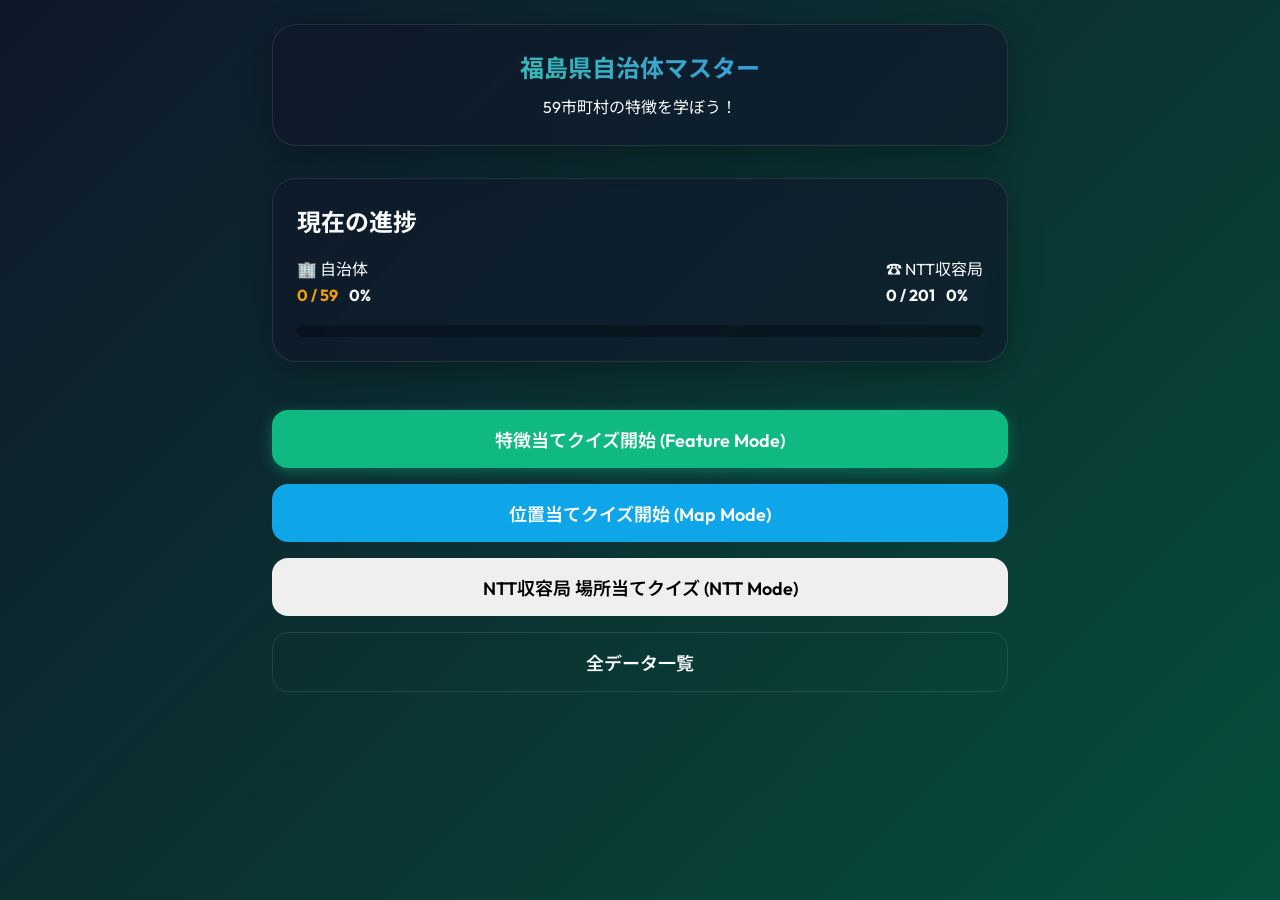
==== commit df661d61: "UI/UX改善とNTT収容局コレクションの実装" ====
--- a/index.html
+++ b/index.html
@@ -23,20 +23,29 @@
 
       <div class="progress-card glass-panel mt-8 fade-in-up" style="animation-delay: 0.1s;">
         <h2>現在の進捗</h2>
-        <div class="progress-stats mt-4">
-          <span id="progress-count" class="text-accent text-3xl font-bold">0 / 59</span>
-          <span class="ml-2">自治体クリア！</span>
-          <span id="progress-percent" class="percent ml-auto font-bold">0%</span>
-        </div>
-        <div class="progress-bar-container mt-4">
-          <div id="progress-bar-fill" class="progress-bar-fill" style="width: 0%"></div>
+        <div class="progress-stats mt-4 flex-between">
+          <div>
+            <div class="text-sm text-muted">🏢 自治体</div>
+            <span id="progress-count" class="text-accent text-2xl font-bold">0 / 59</span>
+            <span id="progress-percent" class="percent ml-2 font-bold text-sm">0%</span>
+          </div>
+          <div class="text-right">
+            <div class="text-sm text-muted">☎️ NTT収容局</div>
+            <span id="ntt-progress-count" class="text-primary text-2xl font-bold">0 / 201</span>
+            <span id="ntt-progress-percent" class="percent ml-2 font-bold text-sm">0%</span>
+          </div>
+        </div>
+        <div class="progress-bar-container mt-4" style="height: 12px; display: flex; gap: 4px; background: rgba(0,0,0,0.3);">
+          <div id="progress-bar-fill" class="progress-bar-fill" style="width: 0%; border-radius: 6px;"></div>
+          <div id="ntt-progress-bar-fill" class="progress-bar-fill" style="width: 0%; background: var(--color-primary); border-radius: 6px;"></div>
         </div>
       </div>
 
       <div class="menu-actions mt-12 flex-column fade-in-up" style="animation-delay: 0.2s;">
         <button id="btn-start-feature" class="btn btn-primary btn-lg pulse-hover">特徴当てクイズ開始 (Feature Mode)</button>
         <button id="btn-start-map" class="btn btn-secondary btn-lg mt-4 pulse-hover">位置当てクイズ開始 (Map Mode)</button>
-        <button id="btn-collection" class="btn btn-outline btn-lg mt-4">自治体コレクション（図鑑）</button>
+        <button id="btn-start-ntt" class="btn btn-warning btn-lg mt-4 pulse-hover">NTT収容局 場所当てクイズ (NTT Mode)</button>
+        <button id="btn-collection" class="btn btn-outline btn-lg mt-4">全データ一覧</button>
       </div>
     </section>
 
@@ -158,10 +167,14 @@
     <section id="collection-screen" class="screen hidden">
       <header class="collection-header glass-panel mb-8">
         <div class="flex-between align-center">
-          <h1 class="text-gradient">自治体コレクション</h1>
+          <h1 class="text-gradient">全データ一覧</h1>
           <button id="btn-col-to-title" class="btn-icon">✕ 戻る</button>
         </div>
-        <div class="collection-tabs mt-6">
+        <div class="collection-mode-tabs mt-4 flex-center gap-4" style="justify-content: center; margin-top: 1rem; margin-bottom: 1rem;">
+          <button class="btn btn-primary mode-tab-btn active" data-mode="municipalities">🏢 自治体図鑑</button>
+          <button class="btn btn-secondary mode-tab-btn" data-mode="ntt">☎️ NTT収容局</button>
+        </div>
+        <div id="muni-area-tabs" class="collection-tabs mt-6">
           <button class="tab-btn active" data-area="all">すべて</button>
           <button class="tab-btn" data-area="中通り">中通り</button>
           <button class="tab-btn" data-area="会津">会津</button>
@@ -186,6 +199,9 @@
           <ul id="collection-list" class="collection-list">
             <!-- リストアイテムがJSで挿入される -->
           </ul>
+          <ul id="collection-list-ntt" class="collection-list hidden">
+            <!-- NTTリストアイテムがJSで挿入される -->
+          </ul>
         </div>
       </div>
       
@@ -194,8 +210,25 @@
       </div>
     </section>
 
+    <!-- モーダルポップアップ (詳細表示用) -->
+    <div id="details-modal" class="modal-overlay hidden">
+      <div class="modal-content glass-panel bounce-in">
+        <button id="btn-close-modal" class="btn-close-modal">✕</button>
+        <div class="modal-header">
+          <h2 id="modal-title" class="text-2xl font-bold mb-2"></h2>
+          <div id="modal-kana" class="text-muted text-sm mb-4"></div>
+        </div>
+        <div class="modal-body">
+          <div id="modal-features" class="feature-list-container">
+            <!-- 特徴リスト -->
+          </div>
+        </div>
+      </div>
+    </div>
+
   </div>
   <script src="data/municipalities.js"></script>
+  <script src="data/ntt_offices.js"></script>
   <script src="js/progress.js"></script>
   <script src="js/quiz.js"></script>
   <script src="js/app.js"></script>
--- a/css/style.css
+++ b/css/style.css
@@ -294,6 +294,29 @@
 }
 
 /* --- コレクション (図鑑) 要素 --- */
+.collection-header {
+  position: sticky;
+  top: 0;
+  z-index: 10;
+}
+
+.mode-tab-btn {
+  font-size: 1.1rem;
+  padding: 0.75rem 2rem;
+  border-radius: 30px;
+  border: 2px solid transparent;
+  transition: all var(--transition-normal);
+  background: var(--bg-secondary);
+  color: var(--text-muted);
+}
+.mode-tab-btn.active {
+  background: var(--gradient-primary);
+  color: #fff;
+  border-color: var(--color-primary);
+  box-shadow: 0 4px 15px rgba(255, 128, 0, 0.4);
+  transform: scale(1.05);
+}
+
 .collection-tabs {
   display: flex;
   gap: 8px;
@@ -415,7 +438,20 @@
   opacity: 0.9;
   transition: all 0.2s cubic-bezier(0.175, 0.885, 0.32, 1.275); /* 少しポップなアニメーション */
 }
-.map-name-text.text-hover {
+.ntt-name-text {
+  fill: #ffffff;
+  stroke: rgba(0, 0, 0, 0.9);
+  stroke-width: 0.6px;
+  paint-order: stroke fill;
+  stroke-linejoin: round;
+  font-size: 5px; /* 多くても重なりにくいように小さく */
+  text-anchor: middle;
+  dominant-baseline: bottom;
+  pointer-events: none;
+  opacity: 0.8;
+  transition: all 0.2s;
+}
+.map-name-text.text-hover, .ntt-name-text.text-hover {
   font-size: 22px; /* ホバー・タップ時は巨大化 */
   fill: #facc15; /* 黄色にして目立たせる */
   stroke-width: 1.5px;
@@ -423,6 +459,24 @@
 }
 .collection-map-pane .map-area {
   transition: filter 0.2s;
+}
+
+/* NTT Dots */
+.ntt-dot {
+  fill: #3b82f6;
+  stroke: #fff;
+  stroke-width: 1px;
+}
+.ntt-target {
+  fill: #ef4444;
+  stroke: #fef08a;
+  stroke-width: 2px;
+  animation: nttPulse 1.5s infinite;
+}
+@keyframes nttPulse {
+  0% { filter: drop-shadow(0 0 4px rgba(239, 68, 68, 0.5)); }
+  50% { filter: drop-shadow(0 0 16px rgba(250, 204, 21, 1)); }
+  100% { filter: drop-shadow(0 0 4px rgba(239, 68, 68, 0.5)); }
 }
 .highlight-active {
   fill: #facc15 !important;
@@ -435,3 +489,78 @@
   50% { filter: drop-shadow(0 0 20px rgba(250, 204, 21, 0.9)); }
   100% { filter: drop-shadow(0 0 8px rgba(250, 204, 21, 0.5)); }
 }
+
+/* --- New Added Styles --- */
+.feature-item {
+  display: inline-block;
+  background-color: var(--bg-secondary);
+  color: var(--text-primary);
+  padding: 2px 8px;
+  border-radius: 12px;
+  font-size: 0.75rem;
+  margin: 2px 4px 2px 0;
+  border: 1px solid var(--border-color);
+}
+.ntt-collection-item .collection-item-name {
+  font-weight: bold;
+}
+
+.cleared-dot {
+  fill: var(--color-primary);
+  stroke: #fff;
+  stroke-width: 1px;
+  filter: drop-shadow(0 0 8px var(--color-primary));
+}
+
+.uncleared-dot {
+  fill: #3b82f6;
+  stroke: #fff;
+  stroke-width: 1px;
+  opacity: 0.8;
+}
+
+/* Modal Styles */
+.modal-overlay {
+  position: fixed;
+  top: 0;
+  left: 0;
+  width: 100vw;
+  height: 100vh;
+  background: rgba(0, 0, 0, 0.6);
+  backdrop-filter: blur(5px);
+  z-index: 100;
+  display: flex;
+  align-items: center;
+  justify-content: center;
+}
+.modal-content {
+  position: relative;
+  width: 90%;
+  max-width: 500px;
+  background: var(--bg-card);
+  padding: 2rem;
+  border-radius: 16px;
+  border: 1px solid rgba(255, 255, 255, 0.1);
+  box-shadow: 0 10px 30px rgba(0,0,0,0.5);
+}
+.btn-close-modal {
+  position: absolute;
+  top: 1rem;
+  right: 1rem;
+  background: none;
+  border: none;
+  color: var(--text-muted);
+  font-size: 1.5rem;
+  cursor: pointer;
+  transition: color var(--transition-fast);
+}
+.btn-close-modal:hover {
+  color: var(--text-primary);
+}
+.bounce-in {
+  animation: bounceIn 0.5s cubic-bezier(0.175, 0.885, 0.32, 1.275);
+}
+@keyframes bounceIn {
+  0% { transform: scale(0.8); opacity: 0; }
+  100% { transform: scale(1); opacity: 1; }
+}
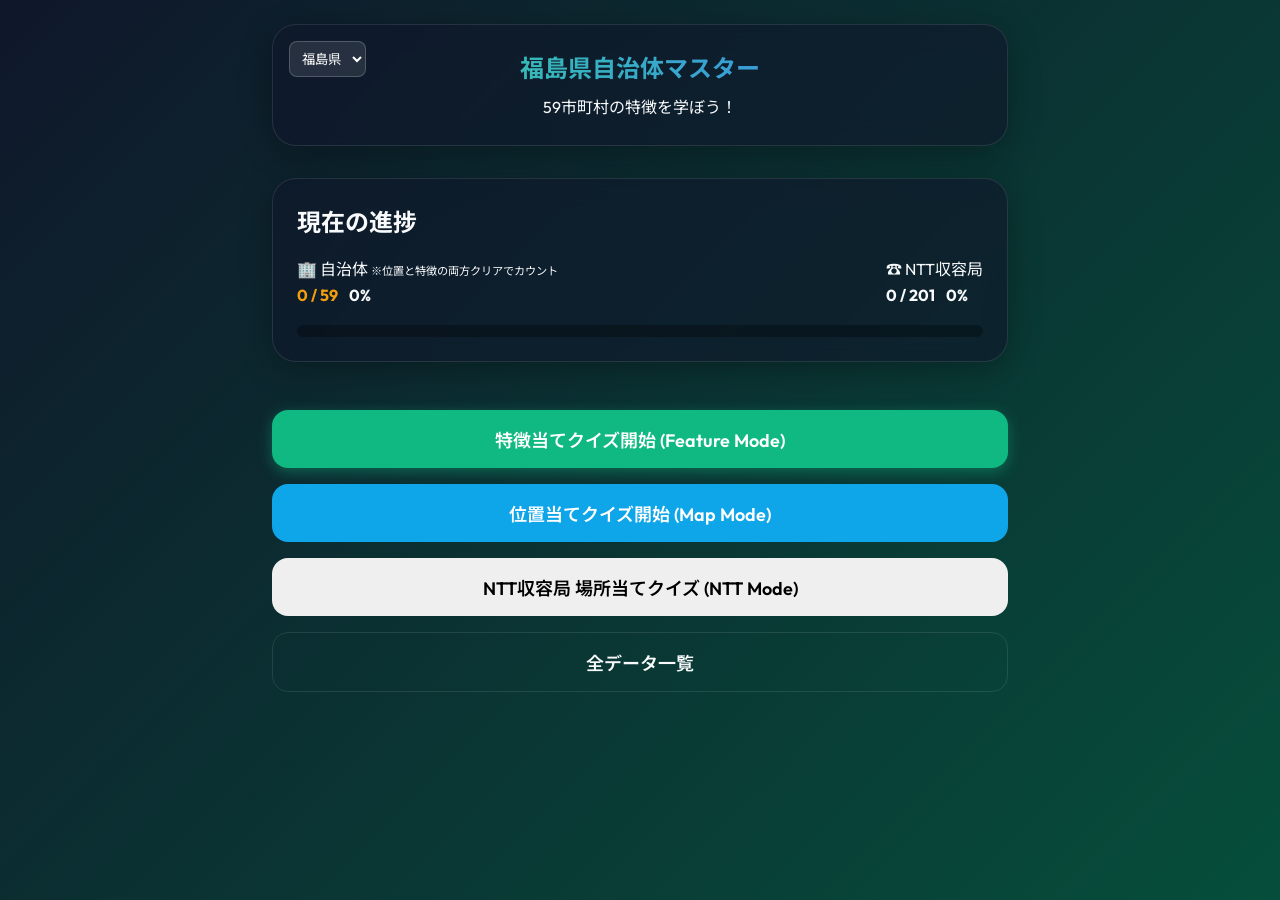
==== commit bcc71b64: "feat: 位置あて・特徴あての進捗分離、UIレイアウト調整とふりがな表示の追加" ====
--- a/index.html
+++ b/index.html
@@ -16,16 +16,20 @@
     
     <!-- ① タイトル＆進捗画面 -->
     <section id="title-screen" class="screen active">
-      <header class="glass-panel text-center fade-in-up">
-        <h1 class="text-gradient">福島県自治体マスター</h1>
-        <p class="subtitle mt-2">59市町村の特徴を学ぼう！</p>
+      <header class="glass-panel text-center fade-in-up" style="position: relative;">
+        <select id="prefecture-select" class="glass-btn" style="position: absolute; left: 1rem; top: 1rem; background: rgba(255,255,255,0.1); border: 1px solid rgba(255,255,255,0.2); color: white; padding: 0.5rem; border-radius: 8px; font-family: inherit;">
+          <option value="fukushima" style="color: black;">福島県</option>
+          <option value="miyagi" style="color: black;">宮城県</option>
+        </select>
+        <h1 id="app-title" class="text-gradient">福島県自治体マスター</h1>
+        <p id="app-subtitle" class="subtitle mt-2">59市町村の特徴を学ぼう！</p>
       </header>
 
       <div class="progress-card glass-panel mt-8 fade-in-up" style="animation-delay: 0.1s;">
         <h2>現在の進捗</h2>
         <div class="progress-stats mt-4 flex-between">
           <div>
-            <div class="text-sm text-muted">🏢 自治体</div>
+            <div class="text-sm text-muted">🏢 自治体 <span style="font-size: 0.7rem;">※位置と特徴の両方クリアでカウント</span></div>
             <span id="progress-count" class="text-accent text-2xl font-bold">0 / 59</span>
             <span id="progress-percent" class="percent ml-2 font-bold text-sm">0%</span>
           </div>
@@ -64,8 +68,9 @@
           <!-- 特徴テキストがJSで挿入される -->
         </ul>
         <div id="map-container" class="map-container hidden">
-          <svg class="fukushima-map real-map" viewBox="0 0 800.00 635.16" xmlns="http://www.w3.org/2000/svg">
+          <svg id="fukushima-svg" class="fukushima-map real-map" viewBox="0 0 800.00 635.16" xmlns="http://www.w3.org/2000/svg">
           <!-- 全59市町村の実際のマップ -->
+            <g id="map-group-fukushima">
             <path id="07201" d="M 471.23,20.00 L 474.02,21.98 L 475.96,22.85 L 480.29,23.92 L 482.75,26.36 L 485.30,26.33 L 485.83,29.17 L 490.89,29.17 L 493.27,32.56 L 493.92,30.78 L 497.93,32.82 L 500.03,33.26 L 501.93,32.09 L 501.24,30.75 L 502.22,29.31 L 505.66,29.14 L 507.60,29.98 L 508.32,30.25 L 513.87,31.95 L 514.47,24.69 L 518.44,21.37 L 522.89,21.71 L 523.61,26.53 L 526.21,27.23 L 529.41,29.51 L 532.72,31.28 L 536.08,30.85 L 537.90,29.91 L 539.76,32.96 L 543.00,32.79 L 544.82,32.26 L 548.74,34.70 L 550.08,35.00 L 547.28,39.69 L 547.53,46.28 L 547.89,48.63 L 550.93,55.06 L 553.40,56.80 L 553.88,57.70 L 551.17,59.51 L 546.76,62.45 L 548.50,65.03 L 545.51,69.52 L 544.57,70.02 L 543.81,71.36 L 544.46,72.67 L 543.65,76.35 L 546.80,79.19 L 549.43,80.90 L 553.60,84.45 L 553.35,86.02 L 550.12,85.09 L 548.86,88.40 L 549.99,90.48 L 551.90,93.76 L 552.91,95.03 L 554.08,94.93 L 555.82,95.13 L 557.04,95.10 L 556.51,95.67 L 555.98,98.08 L 556.11,100.76 L 553.92,100.86 L 554.44,101.26 L 554.69,102.20 L 558.90,103.23 L 560.11,101.66 L 563.11,102.13 L 565.33,104.84 L 565.85,104.74 L 568.32,105.07 L 568.21,106.82 L 567.11,108.83 L 568.32,110.23 L 569.05,110.13 L 569.62,110.43 L 571.60,111.27 L 569.70,114.25 L 570.03,117.26 L 569.62,118.67 L 569.90,120.64 L 570.51,122.02 L 571.64,123.16 L 571.36,126.87 L 572.74,127.84 L 575.37,127.74 L 576.62,127.81 L 580.79,124.23 L 582.24,126.27 L 583.34,126.17 L 584.31,126.77 L 585.44,125.27 L 586.21,126.70 L 587.02,126.24 L 588.71,128.01 L 586.49,132.33 L 585.32,133.77 L 584.22,136.61 L 580.98,138.52 L 580.06,142.27 L 578.64,146.36 L 577.47,152.69 L 578.84,154.59 L 579.73,157.31 L 578.48,158.34 L 576.58,159.15 L 576.86,162.46 L 579.53,164.67 L 580.34,166.18 L 580.79,166.31 L 579.61,167.59 L 580.74,169.43 L 580.58,170.63 L 580.18,171.80 L 583.53,172.34 L 585.44,171.70 L 584.99,173.91 L 584.63,174.18 L 584.14,175.49 L 586.57,177.93 L 588.23,178.77 L 588.06,180.07 L 587.38,180.84 L 584.26,183.02 L 582.77,182.99 L 582.61,183.56 L 580.42,183.79 L 580.50,187.17 L 576.74,187.30 L 576.13,188.21 L 573.38,189.38 L 572.74,190.65 L 571.84,191.42 L 570.27,191.12 L 570.83,190.18 L 571.32,185.46 L 567.72,187.54 L 567.48,187.91 L 565.66,188.34 L 565.77,189.21 L 564.48,189.58 L 564.77,191.36 L 565.49,191.46 L 564.93,192.86 L 562.90,196.41 L 562.38,196.14 L 561.28,196.95 L 560.51,195.78 L 559.34,195.78 L 559.78,194.97 L 559.59,194.37 L 560.88,193.37 L 561.65,191.72 L 560.96,190.25 L 559.99,190.92 L 559.26,189.65 L 558.90,190.02 L 558.65,189.61 L 557.48,189.25 L 556.15,191.02 L 557.32,192.03 L 556.99,192.49 L 555.78,192.39 L 554.93,192.70 L 554.28,191.12 L 553.31,191.22 L 552.18,188.84 L 552.71,188.18 L 554.98,184.96 L 553.88,185.36 L 554.57,183.96 L 551.05,183.45 L 551.13,185.06 L 545.18,185.46 L 537.05,184.46 L 535.43,185.87 L 530.50,186.80 L 526.08,187.61 L 523.05,186.90 L 521.63,185.63 L 518.56,184.76 L 517.63,185.40 L 516.05,185.26 L 513.47,185.20 L 511.00,183.86 L 508.32,183.69 L 506.10,184.86 L 500.51,185.46 L 497.93,185.10 L 493.64,184.02 L 492.02,184.76 L 482.59,186.30 L 481.14,186.40 L 478.39,186.60 L 477.22,187.47 L 474.34,189.11 L 471.51,188.21 L 472.07,182.18 L 470.42,178.13 L 464.63,176.42 L 461.27,174.18 L 457.75,171.67 L 457.27,171.13 L 451.52,169.56 L 451.81,163.87 L 453.18,162.03 L 453.66,157.27 L 451.68,155.03 L 451.04,152.69 L 451.65,144.15 L 456.42,141.77 L 456.21,140.90 L 455.33,137.65 L 453.91,135.58 L 455.08,132.33 L 457.75,129.01 L 461.23,125.80 L 462.12,123.89 L 464.59,121.65 L 465.72,119.17 L 470.01,117.50 L 470.17,115.89 L 470.42,114.82 L 472.32,112.07 L 472.60,109.33 L 475.19,108.19 L 477.90,105.71 L 478.79,104.31 L 476.65,102.60 L 475.76,101.09 L 474.06,101.39 L 469.89,98.08 L 469.25,98.11 L 466.81,96.27 L 464.18,90.98 L 464.51,90.48 L 465.12,89.04 L 464.10,88.10 L 466.09,84.68 L 465.48,81.00 L 465.97,79.66 L 465.52,77.29 L 467.18,75.08 L 466.97,71.59 L 465.20,68.08 L 465.24,65.40 L 466.13,64.93 L 466.05,63.96 L 467.26,62.86 L 465.12,55.36 L 465.52,52.04 L 466.05,49.63 L 467.95,48.63 L 469.89,44.88 L 469.60,44.17 L 470.62,42.60 L 471.02,38.55 L 471.63,37.61 L 469.36,34.70 L 470.42,31.92 L 469.28,29.88 L 468.52,29.94 L 468.11,24.02 L 470.54,20.30 L 471.23,20.00 Z" class="map-area" />
             <path id="07303" d="M 555.42,58.64 L 558.90,58.44 L 561.20,56.63 L 562.05,55.69 L 564.77,56.33 L 566.62,56.73 L 567.31,54.69 L 568.77,54.42 L 571.20,54.72 L 573.18,55.83 L 574.23,55.29 L 581.47,53.55 L 585.44,52.88 L 585.68,51.74 L 586.21,50.64 L 585.92,48.79 L 585.97,48.63 L 587.38,47.15 L 588.39,48.63 L 590.42,49.97 L 591.55,51.51 L 594.46,53.95 L 595.59,53.75 L 597.45,55.42 L 598.87,55.16 L 600.04,54.65 L 598.02,58.10 L 598.66,63.99 L 596.49,65.17 L 596.97,66.20 L 595.68,66.77 L 596.03,67.54 L 595.31,67.85 L 597.05,70.46 L 598.14,75.95 L 597.01,76.48 L 594.78,75.85 L 594.70,75.35 L 593.73,75.54 L 593.21,72.63 L 592.23,73.20 L 592.27,77.66 L 591.79,78.53 L 590.17,80.23 L 588.68,80.00 L 585.64,79.93 L 584.43,79.36 L 582.36,79.53 L 582.20,78.19 L 579.57,77.86 L 578.52,77.89 L 577.79,75.41 L 576.09,71.86 L 575.04,72.13 L 570.03,69.92 L 568.12,68.68 L 566.10,68.75 L 560.59,66.44 L 558.90,64.87 L 556.47,62.79 L 555.14,61.32 L 555.42,58.64 Z" class="map-area" />
             <path id="07213" d="M 600.04,54.65 L 601.26,53.35 L 603.00,52.58 L 604.94,52.61 L 605.58,50.77 L 608.13,52.08 L 608.26,52.21 L 609.47,55.89 L 610.81,58.44 L 618.81,60.71 L 620.27,59.04 L 625.45,58.27 L 627.80,60.91 L 637.22,64.46 L 637.30,66.81 L 634.31,68.75 L 634.27,71.49 L 636.13,73.03 L 635.69,75.41 L 638.11,79.26 L 637.83,82.84 L 637.35,83.91 L 635.36,85.26 L 635.89,87.53 L 632.77,90.48 L 634.88,93.56 L 635.32,99.65 L 635.61,101.36 L 637.63,103.17 L 638.32,105.24 L 638.96,106.85 L 638.88,107.08 L 638.32,110.10 L 633.18,114.32 L 632.17,117.40 L 632.90,119.17 L 634.27,120.34 L 635.12,123.82 L 641.63,127.68 L 642.56,129.05 L 646.21,128.61 L 650.42,128.11 L 654.42,124.73 L 655.63,124.66 L 655.71,130.25 L 652.96,132.23 L 652.92,132.33 L 652.68,132.83 L 642.69,133.94 L 641.55,136.11 L 638.44,137.65 L 635.40,137.42 L 632.93,139.60 L 631.68,141.24 L 631.48,144.25 L 629.05,147.43 L 629.30,149.14 L 628.12,150.81 L 628.24,152.72 L 626.14,154.19 L 625.77,157.94 L 624.36,157.24 L 618.53,152.15 L 617.84,152.25 L 615.05,153.66 L 611.62,155.16 L 611.65,154.43 L 609.47,153.32 L 608.86,153.29 L 605.63,151.92 L 603.12,154.19 L 602.10,154.96 L 600.77,156.54 L 598.34,158.44 L 599.20,159.58 L 597.82,161.22 L 595.76,164.24 L 593.13,162.83 L 592.68,159.75 L 591.26,159.65 L 588.19,156.67 L 586.85,151.92 L 582.77,151.78 L 578.84,154.59 L 577.47,152.69 L 578.64,146.36 L 580.06,142.27 L 580.98,138.52 L 584.22,136.61 L 585.32,133.77 L 586.49,132.33 L 588.71,128.01 L 587.02,126.24 L 586.21,126.70 L 585.44,125.27 L 584.31,126.77 L 583.34,126.17 L 582.24,126.27 L 580.79,124.23 L 576.62,127.81 L 575.37,127.74 L 572.74,127.84 L 571.36,126.87 L 571.64,123.16 L 570.51,122.02 L 569.90,120.64 L 569.62,118.67 L 570.03,117.26 L 569.70,114.25 L 571.60,111.27 L 569.62,110.43 L 569.05,110.13 L 568.32,110.23 L 567.11,108.83 L 568.21,106.82 L 568.32,105.07 L 565.85,104.74 L 565.33,104.84 L 563.11,102.13 L 560.11,101.66 L 558.90,103.23 L 554.69,102.20 L 554.44,101.26 L 553.92,100.86 L 556.11,100.76 L 555.98,98.08 L 556.51,95.67 L 557.04,95.10 L 558.90,95.13 L 561.32,94.29 L 562.95,94.56 L 565.90,93.12 L 567.59,90.51 L 569.05,91.18 L 569.13,92.49 L 572.04,91.32 L 574.51,93.73 L 575.04,91.48 L 576.98,90.88 L 577.27,90.48 L 577.63,89.01 L 577.35,87.63 L 578.72,87.63 L 579.25,88.47 L 583.09,88.60 L 586.21,85.12 L 586.41,83.55 L 585.64,79.93 L 588.68,80.00 L 590.17,80.23 L 591.79,78.53 L 592.27,77.66 L 592.23,73.20 L 593.21,72.63 L 593.73,75.54 L 594.70,75.35 L 594.78,75.85 L 597.01,76.48 L 598.14,75.95 L 597.05,70.46 L 595.31,67.85 L 596.03,67.54 L 595.68,66.77 L 596.97,66.20 L 596.49,65.17 L 598.66,63.99 L 598.02,58.10 L 600.04,54.65 Z" class="map-area" />
@@ -125,7 +130,98 @@
             <path id="07482" d="M 472.52,543.11 L 475.07,540.43 L 475.11,540.40 L 480.37,542.57 L 487.37,546.25 L 492.95,550.84 L 494.00,552.98 L 495.46,558.47 L 500.59,562.22 L 504.93,560.52 L 507.03,561.19 L 507.60,560.92 L 508.32,561.22 L 509.98,564.06 L 510.47,565.07 L 515.37,567.31 L 516.58,566.18 L 516.10,567.55 L 518.08,568.65 L 519.57,566.88 L 523.53,564.40 L 524.71,564.77 L 524.87,564.06 L 524.15,561.69 L 525.28,550.84 L 524.59,544.88 L 526.81,544.98 L 531.47,546.69 L 534.70,550.84 L 535.35,551.18 L 538.18,558.41 L 539.76,559.65 L 541.70,566.14 L 544.62,566.11 L 546.96,567.55 L 546.64,570.36 L 548.09,570.33 L 550.28,570.56 L 551.54,570.53 L 552.79,572.70 L 552.91,575.38 L 554.44,576.55 L 556.71,577.56 L 558.90,575.89 L 559.67,575.98 L 561.77,578.36 L 561.61,583.45 L 562.66,583.32 L 563.95,583.42 L 564.60,585.33 L 565.41,585.23 L 566.67,587.64 L 569.62,589.95 L 571.64,589.08 L 571.64,590.62 L 568.21,592.69 L 567.92,594.30 L 567.15,597.05 L 564.88,599.82 L 562.25,599.36 L 561.08,601.63 L 558.90,601.40 L 558.61,601.77 L 557.61,601.43 L 555.30,601.90 L 556.06,604.74 L 555.30,606.45 L 553.03,608.83 L 551.49,612.21 L 548.66,613.79 L 545.51,615.16 L 544.82,612.55 L 543.24,611.84 L 542.27,609.97 L 541.34,608.76 L 539.36,606.39 L 535.31,600.19 L 532.56,602.20 L 531.83,601.53 L 529.69,600.53 L 528.63,599.42 L 527.42,597.68 L 525.92,594.97 L 524.23,595.67 L 523.09,595.04 L 521.80,595.07 L 520.42,594.67 L 517.91,594.67 L 514.15,593.26 L 512.45,592.69 L 510.55,591.95 L 510.43,589.68 L 510.19,588.04 L 508.32,583.18 L 508.04,583.35 L 507.03,578.20 L 508.32,575.82 L 508.32,575.15 L 506.71,570.49 L 504.80,568.28 L 502.17,568.45 L 500.43,567.68 L 498.37,568.22 L 491.21,565.27 L 489.67,564.43 L 488.34,558.14 L 486.56,554.36 L 482.35,550.84 L 482.31,550.20 L 480.49,547.89 L 478.59,546.05 L 476.89,544.81 L 474.30,543.58 L 472.52,543.11 Z" class="map-area" />
             <path id="07545" d="M 719.88,292.97 L 720.12,294.61 L 721.41,296.25 L 721.98,296.35 L 722.47,296.28 L 724.93,297.62 L 728.13,297.46 L 728.78,297.02 L 731.37,297.62 L 732.09,297.56 L 737.43,298.59 L 738.73,298.56 L 740.79,299.73 L 741.24,300.10 L 745.89,301.34 L 755.20,299.97 L 757.87,300.54 L 760.05,299.73 L 759.89,298.26 L 761.18,296.89 L 762.07,297.05 L 763.65,294.28 L 764.34,292.84 L 765.23,293.17 L 770.05,296.12 L 775.95,296.12 L 776.60,296.12 L 777.09,297.52 L 777.37,299.67 L 777.65,299.60 L 778.66,298.66 L 778.83,298.76 L 777.73,299.73 L 776.68,299.97 L 776.48,316.84 L 777.57,318.62 L 776.88,323.17 L 776.39,323.34 L 772.19,321.80 L 769.72,321.50 L 768.83,322.94 L 765.71,322.00 L 763.81,322.53 L 763.29,322.40 L 762.36,322.40 L 761.63,322.13 L 761.18,322.27 L 759.81,322.20 L 759.08,322.50 L 756.90,320.26 L 752.65,319.45 L 745.57,319.59 L 742.61,319.35 L 741.76,317.88 L 741.24,317.81 L 735.45,320.49 L 734.93,320.02 L 733.19,320.09 L 731.05,321.97 L 731.08,322.87 L 727.89,322.37 L 726.11,322.90 L 723.92,321.76 L 721.58,321.60 L 717.17,320.93 L 712.88,317.78 L 710.69,319.02 L 710.61,318.72 L 707.50,317.44 L 706.33,317.51 L 705.80,316.07 L 705.35,311.38 L 705.72,308.84 L 705.80,307.27 L 705.27,306.50 L 706.69,303.92 L 705.03,302.21 L 703.86,299.73 L 703.33,298.86 L 704.62,299.16 L 705.88,298.63 L 707.06,298.76 L 708.99,299.73 L 709.28,299.73 L 710.61,299.10 L 711.54,297.76 L 712.72,296.18 L 714.13,294.61 L 715.51,294.81 L 719.88,292.97 Z M 777.41,296.09 L 778.42,297.22 L 778.34,297.29 L 777.29,296.12 L 777.41,296.09 Z" class="map-area" />
             <path id="07208" d="M 329.62,220.05 L 328.98,219.92 L 329.30,219.65 L 329.62,220.05 Z M 228.89,85.12 L 232.52,84.65 L 235.72,83.75 L 239.57,80.60 L 243.17,81.81 L 243.69,85.36 L 244.78,87.23 L 246.77,90.48 L 249.11,93.22 L 249.40,93.22 L 251.70,95.23 L 252.19,96.37 L 253.61,98.41 L 255.46,98.28 L 259.67,97.01 L 262.99,95.06 L 265.74,93.86 L 270.35,92.82 L 272.58,96.60 L 275.25,100.02 L 278.24,101.39 L 279.21,106.05 L 281.11,107.08 L 282.65,106.08 L 286.98,102.00 L 287.91,102.63 L 290.54,100.86 L 292.52,101.29 L 296.32,98.28 L 300.66,95.27 L 304.62,97.94 L 306.04,99.75 L 307.01,100.42 L 308.02,100.12 L 308.22,102.53 L 309.55,103.64 L 311.74,103.87 L 313.84,103.47 L 317.36,103.20 L 320.36,101.06 L 323.48,101.69 L 327.80,101.83 L 328.94,97.84 L 329.70,97.11 L 329.26,95.70 L 328.94,94.83 L 330.64,93.79 L 332.57,94.53 L 334.68,98.11 L 339.05,100.82 L 341.11,101.73 L 342.61,107.05 L 341.68,110.33 L 344.35,113.28 L 345.37,115.02 L 345.04,117.26 L 347.67,120.88 L 349.37,122.39 L 349.08,125.67 L 351.55,127.41 L 353.66,128.78 L 354.95,129.45 L 355.19,132.33 L 355.32,134.27 L 354.91,136.28 L 355.72,137.69 L 355.51,141.77 L 355.19,143.58 L 356.61,144.72 L 357.22,145.72 L 356.61,147.86 L 356.13,148.13 L 354.34,149.67 L 352.52,149.64 L 349.69,150.38 L 348.43,150.44 L 347.27,155.60 L 345.69,156.50 L 344.51,160.79 L 342.33,160.32 L 340.75,161.39 L 338.20,164.30 L 336.58,168.09 L 334.07,168.12 L 329.02,170.83 L 327.93,174.18 L 325.70,177.43 L 323.43,180.78 L 321.21,185.30 L 322.02,185.90 L 322.95,185.36 L 324.93,186.37 L 327.60,184.59 L 333.19,182.69 L 332.66,183.32 L 332.98,183.22 L 333.39,183.65 L 335.98,182.72 L 338.65,183.42 L 339.74,183.39 L 340.22,183.35 L 342.69,186.27 L 347.18,189.35 L 350.50,191.29 L 352.80,192.76 L 356.61,193.43 L 357.90,194.35 L 358.27,194.60 L 357.90,195.28 L 356.61,197.68 L 356.05,199.89 L 356.61,203.58 L 357.42,206.46 L 357.30,206.46 L 356.61,206.56 L 355.97,206.66 L 353.42,204.92 L 346.78,205.72 L 345.69,209.80 L 342.33,209.87 L 340.75,212.55 L 337.92,214.39 L 337.31,214.83 L 335.93,215.03 L 335.57,216.03 L 333.43,218.07 L 333.51,217.37 L 332.25,217.97 L 330.11,219.41 L 328.61,219.71 L 328.17,219.75 L 324.69,218.64 L 322.10,218.07 L 321.37,218.28 L 320.20,217.64 L 318.99,216.03 L 319.31,214.73 L 319.72,214.59 L 316.88,213.92 L 316.52,212.62 L 315.51,214.09 L 313.60,214.52 L 309.76,212.41 L 309.31,213.82 L 307.21,216.03 L 307.49,216.94 L 306.04,217.40 L 303.73,217.51 L 302.84,217.91 L 301.67,218.04 L 302.20,216.03 L 300.41,212.92 L 298.51,214.32 L 298.27,213.32 L 296.13,211.55 L 295.36,213.15 L 291.92,212.11 L 292.49,210.37 L 290.90,207.83 L 289.41,206.42 L 288.32,207.49 L 286.90,207.46 L 286.62,206.29 L 282.29,203.71 L 278.56,202.91 L 278.04,204.15 L 278.77,206.05 L 275.21,207.19 L 274.44,205.89 L 277.03,202.94 L 276.79,199.19 L 275.98,196.55 L 271.61,196.75 L 272.17,195.31 L 274.60,194.77 L 280.27,197.52 L 281.56,195.47 L 279.70,190.89 L 279.26,190.52 L 274.85,191.25 L 270.64,192.96 L 269.87,197.05 L 268.04,201.33 L 269.30,203.21 L 269.83,210.27 L 270.96,211.01 L 271.69,210.98 L 272.22,212.28 L 270.64,212.68 L 269.71,213.72 L 267.20,213.02 L 266.14,213.29 L 264.53,213.92 L 263.68,210.57 L 261.66,212.08 L 260.80,211.58 L 259.27,210.24 L 258.78,209.60 L 257.36,211.38 L 256.32,210.37 L 255.46,210.57 L 252.11,212.62 L 250.09,212.58 L 249.03,213.05 L 247.09,215.03 L 245.75,213.05 L 244.83,211.41 L 243.77,213.32 L 242.40,215.29 L 240.17,213.89 L 240.38,210.14 L 240.70,208.87 L 238.03,204.58 L 236.49,201.90 L 233.05,201.73 L 231.23,206.12 L 229.62,206.15 L 226.01,204.38 L 224.28,204.45 L 228.20,198.82 L 226.86,199.09 L 225.25,198.05 L 224.03,198.12 L 224.88,196.24 L 226.99,193.77 L 230.75,191.99 L 233.98,192.39 L 236.65,191.46 L 236.01,188.84 L 237.67,185.83 L 238.43,184.36 L 241.55,181.01 L 240.66,179.30 L 241.23,176.93 L 239.77,174.45 L 239.28,174.18 L 238.23,172.47 L 240.82,171.47 L 239.60,168.29 L 239.16,162.60 L 241.91,156.07 L 243.17,150.61 L 243.53,147.26 L 245.48,142.44 L 247.74,140.03 L 247.54,138.25 L 247.57,136.68 L 250.41,132.33 L 250.53,131.39 L 251.66,130.22 L 250.53,125.00 L 250.17,121.88 L 248.67,119.51 L 251.22,114.52 L 255.10,113.18 L 254.37,111.77 L 252.07,108.83 L 251.66,106.38 L 248.02,102.50 L 250.12,101.56 L 253.32,99.82 L 251.46,95.33 L 249.03,93.42 L 246.48,90.48 L 246.16,90.21 L 243.41,85.52 L 242.88,82.88 L 241.14,81.44 L 235.84,84.25 L 232.77,84.68 L 229.29,85.19 L 228.89,85.12 Z" class="map-area" />
-        </svg>
+          <!-- 猪苗代湖のおおよその位置を示す青い図形 -->
+          <g id="lake-inawashiro" style="pointer-events: none;">
+            <path d="M 366.9,251.0 L 367.5,251.4 L 368.0,251.8 L 368.5,252.1 L 369.0,252.5 L 369.4,253.0 L 369.8,253.6 L 370.3,253.9 L 370.9,253.9 L 371.4,253.7 L 372.0,253.3 L 372.0,252.8 L 372.1,252.2 L 372.5,251.7 L 372.5,251.2 L 373.1,251.0 L 373.6,251.1 L 374.1,251.6 L 374.6,251.5 L 375.1,251.3 L 375.8,251.2 L 376.4,250.8 L 376.5,250.2 L 376.4,249.7 L 376.6,249.1 L 377.1,248.7 L 376.8,248.2 L 377.2,247.6 L 377.8,247.2 L 378.3,247.0 L 378.9,246.9 L 379.4,246.7 L 380.0,246.4 L 380.5,245.8 L 381.3,244.9 L 382.0,244.3 L 382.8,243.8 L 383.5,243.5 L 384.0,243.2 L 384.6,243.0 L 385.2,243.1 L 385.8,243.3 L 386.3,243.3 L 386.8,243.2 L 387.4,243.1 L 387.9,243.4 L 388.2,242.8 L 388.8,242.9 L 389.3,242.9 L 389.9,242.7 L 390.4,242.8 L 390.9,242.7 L 391.5,242.6 L 392.1,242.6 L 392.8,242.6 L 393.3,242.7 L 393.8,242.8 L 394.4,242.8 L 395.0,242.9 L 395.6,242.9 L 396.4,243.2 L 397.2,243.7 L 398.0,243.2 L 398.7,243.3 L 399.3,243.3 L 399.9,243.3 L 400.5,243.2 L 401.1,243.3 L 401.6,243.5 L 402.3,243.7 L 403.0,243.9 L 403.2,244.4 L 403.4,245.0 L 403.7,245.6 L 403.9,246.1 L 404.5,246.7 L 404.7,247.2 L 404.8,247.7 L 404.8,248.3 L 404.8,248.8 L 404.7,249.3 L 404.5,250.3 L 404.3,250.8 L 403.8,251.5 L 403.4,252.0 L 403.2,252.6 L 403.1,253.1 L 403.0,253.7 L 402.9,254.2 L 403.4,254.6 L 403.9,255.2 L 404.5,255.7 L 405.1,256.2 L 405.7,256.4 L 406.2,256.6 L 406.9,256.7 L 407.5,256.8 L 408.1,256.7 L 408.7,256.7 L 409.5,256.8 L 410.1,256.9 L 410.6,257.2 L 411.2,257.3 L 412.0,257.6 L 412.5,257.9 L 413.5,258.7 L 414.2,258.9 L 414.8,258.8 L 414.1,258.6 L 414.7,258.2 L 415.3,258.2 L 415.8,258.3 L 416.4,258.8 L 416.7,259.3 L 416.9,260.0 L 417.0,260.7 L 417.0,261.2 L 417.1,261.8 L 417.2,262.6 L 417.7,263.2 L 418.3,263.7 L 418.9,264.1 L 419.6,264.1 L 420.2,264.2 L 420.5,264.9 L 420.5,265.4 L 420.3,266.3 L 420.1,267.1 L 419.9,267.7 L 419.4,268.5 L 418.7,268.9 L 418.1,269.4 L 417.8,270.2 L 417.8,270.9 L 418.0,271.5 L 418.4,272.2 L 418.7,272.8 L 418.9,273.4 L 419.3,274.0 L 419.6,274.6 L 419.7,275.2 L 419.8,275.8 L 420.1,276.3 L 420.4,276.9 L 420.6,277.5 L 420.6,278.3 L 420.4,278.8 L 420.2,279.4 L 419.9,279.9 L 419.7,280.5 L 419.4,281.1 L 419.1,281.6 L 419.5,282.2 L 419.7,282.8 L 419.5,283.3 L 419.8,284.4 L 420.0,285.1 L 419.6,286.0 L 419.3,286.6 L 419.1,287.1 L 418.6,287.9 L 418.3,288.5 L 417.7,289.3 L 417.4,290.0 L 417.4,290.6 L 417.1,291.3 L 416.7,292.0 L 416.2,292.7 L 415.3,293.9 L 414.3,295.0 L 413.7,295.7 L 413.1,296.3 L 412.4,297.1 L 411.8,297.8 L 411.0,298.5 L 410.0,299.4 L 409.4,300.0 L 408.8,300.4 L 408.1,300.9 L 407.5,301.4 L 406.5,302.2 L 405.9,302.6 L 405.4,302.7 L 404.8,303.1 L 404.3,303.0 L 403.7,302.9 L 403.1,303.1 L 402.5,302.9 L 402.3,302.3 L 402.4,301.7 L 401.9,301.2 L 401.6,300.7 L 401.0,300.6 L 400.3,300.8 L 399.8,301.0 L 399.2,301.5 L 398.7,301.3 L 398.8,301.8 L 398.6,302.3 L 398.0,302.7 L 397.5,302.8 L 397.0,302.7 L 396.6,302.1 L 397.0,301.6 L 397.0,300.9 L 397.1,300.4 L 397.2,301.0 L 397.5,300.4 L 397.2,299.9 L 396.6,299.7 L 395.8,299.6 L 395.0,299.5 L 394.4,299.6 L 393.9,299.7 L 393.3,299.9 L 392.8,299.9 L 392.3,299.8 L 391.7,299.7 L 391.1,299.8 L 390.5,299.7 L 390.0,299.6 L 389.4,299.4 L 389.3,298.8 L 389.4,298.3 L 389.2,297.8 L 389.3,297.1 L 388.8,296.5 L 387.9,296.2 L 387.4,296.0 L 386.8,295.8 L 386.5,295.3 L 386.6,294.5 L 386.5,294.0 L 386.2,293.4 L 385.8,292.9 L 385.6,292.3 L 385.5,291.8 L 385.4,291.2 L 385.2,290.5 L 385.5,289.9 L 385.9,289.4 L 386.0,288.6 L 385.5,287.8 L 384.8,287.1 L 383.9,287.1 L 383.4,286.0 L 383.7,285.1 L 383.1,285.2 L 382.6,285.6 L 382.1,285.3 L 381.2,285.0 L 380.8,284.3 L 380.8,283.7 L 380.0,283.1 L 379.4,282.9 L 378.9,282.4 L 378.6,281.5 L 378.4,280.9 L 377.7,280.5 L 377.2,280.0 L 376.9,279.4 L 376.8,278.9 L 376.8,278.4 L 376.7,277.5 L 376.7,276.9 L 376.8,276.4 L 376.8,275.9 L 376.8,275.3 L 376.8,274.7 L 376.9,274.2 L 377.0,273.7 L 377.0,273.1 L 376.6,272.5 L 376.0,272.0 L 375.5,271.8 L 375.1,271.3 L 375.0,270.8 L 374.8,269.8 L 374.9,269.1 L 374.9,268.5 L 375.1,267.7 L 374.9,267.2 L 374.4,267.4 L 373.9,268.1 L 374.0,268.6 L 374.0,269.1 L 373.5,269.6 L 373.0,270.0 L 372.7,270.5 L 372.2,270.8 L 371.6,271.0 L 371.1,271.0 L 370.5,270.7 L 370.1,270.2 L 370.0,269.7 L 370.0,269.2 L 370.1,268.6 L 370.4,269.1 L 370.8,268.6 L 370.9,268.1 L 370.8,267.6 L 370.3,267.3 L 370.0,266.8 L 369.9,266.3 L 370.0,265.8 L 370.5,265.3 L 370.8,264.7 L 370.8,264.2 L 370.3,263.7 L 369.7,263.6 L 369.2,263.5 L 368.6,263.1 L 368.5,262.6 L 368.5,262.1 L 368.6,261.6 L 368.5,261.1 L 367.9,260.7 L 367.4,260.6 L 366.8,260.4 L 366.7,259.8 L 366.7,259.3 L 366.7,258.7 L 366.1,258.2 L 366.3,257.7 L 366.7,257.2 L 366.2,256.8 L 365.7,256.7 L 365.6,256.2 L 365.7,255.7 L 365.9,255.1 L 366.2,254.6 L 366.6,254.0 L 366.8,253.5 L 367.4,253.3 L 367.3,252.8 L 366.9,252.3 L 366.5,251.8 L 366.6,251.3 L 372.3,253.2 L 372.6,253.8 L 372.5,254.3 L 372.2,254.8 L 372.7,255.2 L 373.2,255.3 L 373.7,255.2 L 373.9,254.7 L 373.5,254.1 L 372.9,253.6 L 372.4,253.2 Z" fill="#3b82f6" opacity="0.6" />
+            <text x="394" y="278" fill="#ffffff" font-size="16" font-weight="bold" text-anchor="middle" dominant-baseline="central" opacity="1.0">猪苗代湖</text>
+          </g>
+                    </g>
+          </svg>
+
+          <!-- 宮城県のマップ -->
+                                                            <svg id="miyagi-svg" class="fukushima-map real-map" viewBox="0 0 1000 1000" xmlns="http://www.w3.org/2000/svg" style="display: none;">
+            <g id="map-group-miyagi">
+            <path id="miyagi_04101" d="M 367.1,605.8 L 366.8,605.7 L 366.6,605.7 L 366.3,605.7 L 366.1,605.7 L 366.0,606.0 L 365.7,606.3 L 365.4,606.4 L 364.9,606.2 L 364.6,606.2 L 364.3,606.2 L 363.9,606.3 L 363.6,606.5 L 363.2,606.5 L 362.9,606.5 L 362.6,606.5 L 362.2,606.5 L 362.2,606.6 L 361.8,606.8 L 361.6,606.7 L 361.2,606.7 L 360.7,606.8 L 360.5,607.1 L 360.4,607.5 L 360.0,607.6 L 359.6,607.6 L 359.1,607.8 L 358.7,608.0 L 358.5,607.9 L 358.0,607.6 L 357.9,607.5 L 357.5,607.4 L 357.3,607.4 L 356.9,607.3 L 356.6,607.0 L 356.3,606.8 L 355.8,606.8 L 355.6,607.0 L 355.0,607.1 L 354.7,607.0 L 354.5,606.8 L 354.3,606.5 L 354.1,606.4 L 353.8,606.3 L 353.5,606.0 L 353.4,605.7 L 353.4,605.4 L 353.1,605.1 L 352.7,604.9 L 352.5,604.6 L 352.4,604.5 L 352.2,604.1 L 352.1,603.8 L 352.2,603.5 L 352.1,603.2 L 351.8,602.7 L 351.7,602.5 L 351.6,602.1 L 351.5,601.9 L 351.3,601.5 L 351.2,601.1 L 350.8,601.1 L 350.3,601.2 L 349.9,601.2 L 349.3,601.1 L 349.1,601.0 L 348.8,600.7 L 348.4,600.5 L 347.9,600.7 L 347.6,600.8 L 347.5,600.9 L 347.1,601.0 L 346.6,600.9 L 346.4,600.7 L 346.4,600.4 L 346.4,600.2 L 346.2,599.8 L 346.3,599.3 L 346.5,598.9 L 346.6,598.4 L 346.8,598.1 L 346.9,597.7 L 347.1,597.4 L 347.4,597.1 L 347.2,596.6 L 347.0,596.2 L 346.7,596.2 L 346.4,596.3 L 346.3,596.2 L 346.3,596.0 L 346.1,595.4 L 346.0,595.0 L 345.9,594.8 L 345.7,594.4 L 345.2,593.8 L 345.0,593.5 L 344.7,593.0 L 344.6,592.9 L 344.2,592.4 L 343.8,592.2 L 343.3,592.1 L 342.8,592.0 L 342.6,592.0 L 342.2,591.8 L 341.8,591.6 L 341.4,591.3 L 341.1,591.0 L 340.6,591.0 L 340.0,591.0 L 339.3,591.1 L 338.8,591.3 L 338.4,591.5 L 338.1,591.5 L 337.7,591.5 L 337.5,591.4 L 337.2,591.5 L 336.7,592.0 L 336.5,592.1 L 336.4,591.8 L 336.2,591.2 L 336.0,590.6 L 335.9,590.4 L 335.6,590.1 L 335.5,589.9 L 335.6,589.4 L 335.9,589.1 L 335.9,588.8 L 335.7,588.7 L 335.4,588.4 L 335.4,588.1 L 335.6,587.6 L 335.6,587.2 L 335.6,586.9 L 335.7,586.5 L 335.5,586.3 L 334.8,586.1 L 334.2,585.9 L 333.9,585.9 L 333.7,586.0 L 333.4,586.2 L 333.1,586.2 L 332.8,586.1 L 332.5,586.0 L 332.1,585.8 L 331.7,585.5 L 331.3,585.5 L 330.8,585.8 L 330.3,585.9 L 330.2,585.6 L 330.2,585.0 L 330.0,584.9 L 329.8,584.8 L 329.4,584.9 L 329.2,584.9 L 329.0,584.7 L 328.9,584.3 L 328.7,583.7 L 328.7,583.6 L 328.6,583.2 L 328.7,582.8 L 328.9,582.3 L 329.0,581.7 L 329.0,581.1 L 329.0,580.7 L 328.9,580.3 L 328.8,580.0 L 328.7,579.7 L 328.6,579.3 L 328.6,578.8 L 328.7,578.3 L 328.7,577.9 L 328.7,577.5 L 328.5,577.5 L 328.3,577.6 L 328.4,577.9 L 328.1,578.4 L 327.9,578.5 L 327.5,578.8 L 326.9,579.0 L 326.4,579.2 L 326.1,579.4 L 325.9,579.7 L 325.5,580.0 L 325.2,580.0 L 324.7,579.8 L 324.2,579.7 L 323.9,579.6 L 323.4,579.4 L 323.4,579.1 L 323.5,578.8 L 323.6,578.4 L 323.9,577.8 L 324.1,577.5 L 324.3,577.1 L 324.2,576.4 L 324.1,575.9 L 324.0,575.4 L 323.9,575.2 L 323.8,574.6 L 323.8,574.1 L 324.1,573.6 L 324.5,573.2 L 325.0,572.9 L 325.5,572.7 L 325.8,572.6 L 326.0,572.5 L 325.6,572.3 L 325.6,572.1 L 325.7,571.7 L 325.7,571.2 L 325.7,571.1 L 325.4,570.9 L 325.1,570.9 L 325.0,570.7 L 324.6,570.5 L 324.6,570.2 L 324.6,569.8 L 324.5,569.4 L 324.7,569.0 L 324.5,568.8 L 324.0,568.8 L 323.7,568.8 L 323.3,568.8 L 323.0,568.5 L 323.0,568.4 L 322.6,568.4 L 322.4,568.5 L 322.1,568.7 L 322.0,568.8 L 321.8,568.7 L 321.4,568.4 L 321.2,568.1 L 321.1,567.9 L 321.0,567.8 L 320.6,567.5 L 320.3,567.2 L 320.0,567.1 L 319.7,567.1 L 319.5,567.1 L 319.2,566.8 L 319.1,566.6 L 319.0,566.8 L 318.7,566.9 L 318.6,566.9 L 318.3,566.7 L 318.1,566.3 L 318.0,566.1 L 317.9,566.0 L 317.3,565.9 L 317.1,565.8 L 316.7,565.4 L 316.5,565.1 L 316.4,565.0 L 316.4,564.7 L 316.3,564.5 L 316.2,564.5 L 316.1,564.9 L 316.1,565.1 L 315.9,565.5 L 316.0,565.9 L 315.8,566.2 L 315.7,566.6 L 315.5,567.1 L 315.2,567.4 L 314.9,567.7 L 314.6,567.8 L 314.4,568.1 L 314.2,568.4 L 313.9,568.9 L 313.7,569.2 L 313.5,569.7 L 313.3,569.9 L 313.2,570.0 L 312.7,570.4 L 312.3,570.7 L 311.9,571.0 L 311.8,571.2 L 311.5,571.4 L 311.2,571.4 L 310.9,571.3 L 310.5,571.3 L 310.2,571.4 L 310.3,571.7 L 310.3,572.1 L 310.0,572.2 L 309.8,572.3 L 309.5,572.3 L 309.0,572.4 L 308.7,572.5 L 308.3,572.7 L 308.2,572.7 L 307.9,572.6 L 307.4,572.5 L 307.2,572.5 L 306.6,572.4 L 306.1,572.5 L 305.7,572.5 L 305.5,572.4 L 305.1,572.0 L 304.9,571.8 L 304.4,571.9 L 303.8,571.6 L 303.4,571.4 L 303.3,571.2 L 303.0,571.2 L 302.7,571.2 L 302.6,571.2 L 302.2,571.3 L 301.9,571.2 L 301.7,571.2 L 301.5,571.2 L 301.1,571.0 L 300.7,570.7 L 299.9,570.5 L 299.5,570.7 L 299.1,570.7 L 298.8,570.7 L 298.5,570.9 L 298.1,571.0 L 297.5,571.2 L 297.4,571.2 L 296.9,571.3 L 296.3,571.4 L 296.0,571.3 L 295.6,571.3 L 295.1,571.3 L 294.8,571.2 L 294.6,571.0 L 294.4,570.6 L 294.3,570.3 L 294.0,569.9 L 293.7,569.8 L 293.6,569.7 L 293.4,569.8 L 293.3,570.0 L 293.4,570.6 L 293.2,571.0 L 293.1,571.2 L 293.0,571.4 L 292.9,571.7 L 292.9,572.1 L 292.6,572.4 L 292.4,572.5 L 292.2,572.5 L 291.8,572.7 L 291.7,572.9 L 291.4,573.1 L 290.9,573.2 L 289.2,573.1 L 288.7,573.2 L 288.1,573.8 L 287.1,574.5 L 285.8,574.5 L 285.3,573.8 L 284.6,573.5 L 284.4,573.0 L 284.4,572.4 L 284.6,571.8 L 284.9,571.2 L 285.0,571.1 L 284.5,570.9 L 284.2,570.7 L 283.8,570.4 L 283.4,570.0 L 282.9,570.1 L 282.1,570.2 L 281.2,570.0 L 280.7,569.7 L 280.1,569.4 L 279.6,569.0 L 279.2,568.6 L 278.9,568.3 L 278.4,567.8 L 277.8,567.6 L 277.3,567.3 L 276.7,566.6 L 276.5,566.0 L 276.2,565.8 L 275.5,565.6 L 274.3,565.7 L 274.0,565.5 L 273.4,565.8 L 272.6,566.0 L 272.0,566.1 L 271.4,566.3 L 270.7,566.6 L 270.2,566.6 L 269.8,566.0 L 269.8,565.5 L 269.9,564.6 L 269.8,563.5 L 269.6,562.7 L 269.3,561.9 L 269.3,561.4 L 270.0,560.8 L 271.3,559.7 L 272.5,559.0 L 273.0,558.7 L 273.3,558.2 L 273.6,557.8 L 273.8,557.4 L 274.0,557.2 L 274.4,556.9 L 275.2,556.9 L 275.7,556.8 L 276.5,556.3 L 277.0,556.1 L 277.9,556.2 L 278.7,556.3 L 279.0,556.4 L 279.8,556.1 L 280.8,555.9 L 281.4,555.7 L 281.8,555.5 L 282.6,555.0 L 282.9,554.7 L 283.1,554.3 L 283.5,553.7 L 283.5,553.2 L 283.7,552.9 L 283.5,552.5 L 283.4,552.2 L 282.8,551.7 L 282.4,551.1 L 281.9,550.6 L 281.2,550.1 L 280.5,549.6 L 280.2,549.3 L 279.8,549.1 L 279.2,549.0 L 278.9,549.0 L 278.2,549.1 L 277.7,549.0 L 277.0,548.8 L 276.2,548.7 L 275.6,548.6 L 274.8,548.4 L 274.1,548.7 L 273.7,548.9 L 273.0,549.2 L 272.4,549.3 L 271.6,549.4 L 270.9,549.5 L 270.2,549.4 L 269.6,549.3 L 269.1,549.3 L 268.7,549.5 L 268.1,549.2 L 268.0,548.7 L 268.3,548.3 L 268.7,547.9 L 269.1,547.6 L 269.4,547.4 L 269.7,546.9 L 269.8,546.6 L 270.1,546.2 L 270.3,545.7 L 270.6,545.0 L 270.8,544.5 L 270.9,544.2 L 270.9,544.0 L 271.1,543.9 L 271.8,543.6 L 272.4,543.9 L 272.9,544.1 L 273.4,544.6 L 273.6,544.5 L 273.5,544.1 L 273.5,543.3 L 273.3,542.8 L 273.1,542.3 L 273.3,541.7 L 273.5,541.4 L 274.0,540.6 L 274.2,540.4 L 274.3,540.1 L 274.4,539.9 L 274.3,539.6 L 274.0,539.3 L 273.5,539.0 L 273.5,538.6 L 273.4,538.3 L 273.0,537.9 L 272.9,537.8 L 272.9,537.6 L 273.0,537.3 L 272.7,536.9 L 272.6,536.9 L 272.4,537.0 L 272.2,537.2 L 272.1,536.9 L 272.1,536.7 L 271.9,536.7 L 271.8,536.5 L 271.8,536.3 L 272.2,536.2 L 272.3,536.0 L 272.0,535.7 L 272.2,535.5 L 273.1,534.7 L 273.5,534.3 L 273.5,533.7 L 273.5,533.4 L 273.6,533.0 L 273.9,532.6 L 274.4,532.3 L 274.9,532.0 L 274.7,531.6 L 274.0,530.6 L 273.7,530.2 L 273.5,529.9 L 273.6,529.2 L 273.2,528.4 L 272.7,527.7 L 272.6,527.5 L 272.3,526.5 L 272.1,526.0 L 271.8,525.5 L 270.9,524.8 L 270.6,524.3 L 270.3,523.5 L 270.1,523.3 L 269.5,523.2 L 269.3,522.9 L 269.1,522.6 L 268.8,522.0 L 268.3,521.2 L 268.0,520.8 L 267.9,520.4 L 267.9,519.8 L 267.8,519.4 L 267.4,518.5 L 267.0,518.1 L 266.4,517.8 L 266.2,517.5 L 266.2,517.1 L 266.0,516.8 L 265.1,516.3 L 264.2,515.6 L 264.2,515.6 L 263.5,515.7 L 262.8,515.6 L 262.2,515.2 L 261.9,515.0 L 261.0,514.2 L 260.8,514.0 L 261.0,513.5 L 261.1,512.8 L 260.9,512.1 L 260.7,511.5 L 260.6,511.1 L 260.4,510.7 L 259.7,510.4 L 259.3,510.2 L 258.5,510.1 L 258.0,510.0 L 257.8,509.8 L 257.5,508.9 L 257.4,508.7 L 257.3,508.1 L 257.3,507.1 L 257.6,506.9 L 258.2,505.1 L 258.6,504.5 L 258.8,503.6 L 259.0,503.2 L 259.3,502.5 L 259.4,502.2 L 259.8,501.4 L 259.8,501.0 L 259.9,500.9 L 260.4,500.6 L 260.9,500.2 L 262.0,499.5 L 262.3,498.8 L 262.4,498.5 L 263.3,498.0 L 263.9,497.5 L 264.2,497.1 L 264.6,496.5 L 265.0,496.1 L 265.6,495.7 L 266.1,495.3 L 265.7,494.1 L 265.4,493.4 L 264.4,492.8 L 264.1,492.6 L 263.9,492.4 L 264.0,491.8 L 263.8,490.8 L 263.8,490.0 L 263.8,489.3 L 263.7,488.0 L 263.8,487.1 L 263.8,486.6 L 263.3,485.9 L 263.5,484.4 L 263.3,483.8 L 262.8,483.0 L 262.1,482.0 L 262.2,481.3 L 262.1,480.1 L 262.2,479.2 L 262.5,478.6 L 263.2,478.3 L 263.9,477.5 L 264.1,477.3 L 264.3,477.1 L 265.4,475.8 L 265.8,475.3 L 266.2,474.5 L 265.9,473.8 L 266.0,473.2 L 266.5,472.8 L 266.8,472.4 L 266.7,471.5 L 266.7,471.2 L 266.9,470.8 L 267.2,470.3 L 267.5,469.7 L 267.4,469.1 L 267.5,468.5 L 267.6,467.7 L 267.8,466.9 L 267.8,466.2 L 268.0,465.4 L 268.2,464.9 L 268.0,464.3 L 267.4,463.7 L 267.5,463.0 L 267.4,462.2 L 267.5,461.9 L 268.1,461.8 L 268.4,461.5 L 268.7,460.9 L 269.0,460.5 L 269.1,460.4 L 269.6,460.2 L 270.3,459.7 L 270.6,459.6 L 271.7,459.9 L 272.3,460.5 L 272.8,460.6 L 273.2,460.3 L 273.7,460.0 L 274.0,459.5 L 274.2,459.0 L 274.4,458.7 L 274.5,458.7 L 274.9,459.2 L 275.5,459.8 L 275.7,460.2 L 276.0,460.7 L 276.4,461.0 L 276.7,461.7 L 277.1,462.2 L 277.6,462.6 L 277.9,461.8 L 278.2,461.1 L 278.5,460.5 L 278.9,460.0 L 279.0,459.9 L 279.3,459.4 L 279.7,459.3 L 280.0,459.3 L 280.4,458.9 L 280.5,458.7 L 280.5,458.3 L 280.7,457.7 L 281.1,457.3 L 281.5,456.9 L 282.0,456.7 L 282.6,456.7 L 283.1,456.8 L 283.6,456.7 L 283.8,456.5 L 283.8,456.4 L 284.0,455.9 L 284.2,455.5 L 284.6,455.1 L 284.8,454.5 L 285.0,454.2 L 285.2,453.4 L 285.4,452.6 L 285.5,452.4 L 285.8,451.9 L 286.0,451.5 L 286.1,451.1 L 286.3,450.4 L 286.6,450.1 L 287.0,449.6 L 287.5,449.3 L 288.3,449.2 L 288.7,449.1 L 289.4,449.1 L 289.8,449.0 L 290.3,449.0 L 290.5,449.4 L 290.6,449.9 L 291.1,450.5 L 291.5,450.7 L 291.8,450.5 L 292.1,450.5 L 292.4,450.9 L 292.7,451.1 L 292.9,451.4 L 293.0,451.7 L 292.9,452.3 L 292.9,452.5 L 292.9,452.9 L 293.1,453.3 L 293.2,453.7 L 293.3,454.0 L 293.6,454.3 L 293.7,454.3 L 294.0,454.5 L 294.4,454.7 L 294.4,455.1 L 294.3,455.4 L 294.4,455.8 L 294.6,456.1 L 294.8,456.5 L 294.9,456.8 L 294.8,457.2 L 294.8,457.4 L 295.2,457.3 L 295.3,457.4 L 295.7,457.5 L 296.2,457.6 L 296.6,457.6 L 296.9,457.7 L 297.2,457.6 L 297.4,457.5 L 297.9,457.5 L 298.2,457.4 L 298.5,457.5 L 298.6,457.6 L 298.7,458.0 L 298.7,458.3 L 298.7,458.7 L 298.8,458.7 L 299.2,458.9 L 299.4,459.0 L 299.8,459.4 L 300.3,459.9 L 300.5,460.2 L 300.8,460.5 L 301.1,460.6 L 301.4,460.6 L 301.8,460.8 L 302.1,461.1 L 302.4,461.3 L 302.7,461.5 L 303.0,461.6 L 303.4,461.7 L 303.5,461.7 L 303.9,461.8 L 304.0,462.1 L 304.1,462.3 L 304.4,462.4 L 304.7,462.4 L 305.1,462.3 L 305.4,462.3 L 305.8,462.3 L 306.3,462.3 L 306.6,462.2 L 307.1,461.9 L 307.4,461.8 L 307.8,461.8 L 308.1,461.7 L 308.3,461.6 L 308.6,461.6 L 309.3,461.6 L 309.7,461.7 L 310.2,461.9 L 310.6,462.1 L 310.8,462.3 L 311.1,462.7 L 311.4,462.9 L 311.6,463.3 L 311.7,463.6 L 312.0,463.9 L 312.3,464.3 L 312.6,464.5 L 312.9,464.9 L 313.0,465.0 L 313.2,465.4 L 313.2,465.5 L 313.4,465.6 L 313.6,465.8 L 313.9,465.8 L 314.2,465.8 L 314.9,465.8 L 315.5,465.7 L 316.0,465.6 L 316.5,465.5 L 317.1,465.4 L 317.8,465.4 L 318.1,465.4 L 318.5,465.4 L 319.2,465.4 L 319.9,465.4 L 320.2,465.4 L 320.8,465.5 L 321.4,465.7 L 321.9,465.8 L 322.1,465.9 L 322.6,466.2 L 323.0,466.4 L 323.2,466.5 L 323.5,466.6 L 324.0,466.8 L 324.4,467.1 L 325.0,467.5 L 325.3,467.8 L 325.6,468.1 L 325.9,468.3 L 326.2,468.8 L 326.4,469.2 L 326.7,469.5 L 327.2,469.9 L 327.6,470.1 L 327.9,470.1 L 328.2,470.1 L 328.6,470.2 L 328.9,470.1 L 329.3,470.1 L 329.6,470.2 L 330.2,470.4 L 330.5,470.6 L 330.8,470.6 L 331.2,470.7 L 331.5,470.8 L 332.0,470.8 L 332.3,470.8 L 332.8,470.6 L 333.0,470.6 L 333.4,470.5 L 333.7,470.6 L 334.2,470.6 L 334.8,470.8 L 335.1,470.9 L 335.3,471.2 L 335.3,471.3 L 335.4,471.8 L 335.5,472.0 L 335.7,472.3 L 335.8,472.8 L 335.9,473.1 L 336.0,473.2 L 336.2,473.6 L 336.5,473.8 L 336.6,474.1 L 336.5,474.4 L 336.3,474.7 L 336.1,475.0 L 335.9,475.3 L 335.9,475.6 L 335.8,476.0 L 335.8,476.3 L 335.8,476.6 L 335.8,477.1 L 335.8,477.5 L 335.8,477.6 L 335.8,477.9 L 335.9,478.2 L 335.6,478.4 L 335.1,478.8 L 334.7,479.0 L 334.3,479.2 L 334.0,479.4 L 333.8,479.7 L 333.9,480.1 L 334.1,480.5 L 334.5,480.9 L 334.8,481.3 L 335.1,481.6 L 335.5,482.1 L 335.8,482.4 L 336.1,482.9 L 336.2,483.3 L 336.3,483.7 L 336.4,484.1 L 336.5,484.5 L 336.6,485.0 L 336.8,485.5 L 336.9,486.0 L 337.0,486.6 L 337.1,487.1 L 337.2,487.6 L 337.4,488.0 L 337.5,488.5 L 337.6,488.9 L 337.7,489.4 L 337.7,489.7 L 337.7,490.0 L 337.7,490.2 L 337.7,490.3 L 337.7,490.8 L 337.8,491.3 L 337.8,491.7 L 337.7,491.9 L 337.6,492.4 L 337.5,492.9 L 337.3,493.3 L 337.0,493.8 L 336.7,494.2 L 336.5,494.6 L 336.4,495.0 L 336.2,495.6 L 336.1,495.9 L 335.8,496.2 L 335.7,496.4 L 335.4,496.9 L 335.1,497.4 L 334.8,497.6 L 334.2,497.3 L 333.8,497.4 L 333.7,497.6 L 333.6,497.9 L 333.4,498.4 L 333.0,498.7 L 332.8,498.9 L 332.8,499.4 L 332.8,499.5 L 332.8,499.8 L 332.6,500.3 L 332.5,500.5 L 332.3,500.9 L 331.8,501.1 L 331.5,501.4 L 331.3,501.7 L 330.9,502.1 L 330.7,502.5 L 330.6,502.8 L 330.5,503.1 L 330.7,503.5 L 330.9,503.7 L 331.0,504.2 L 331.3,504.8 L 331.3,505.1 L 331.3,505.4 L 331.6,505.6 L 331.9,505.8 L 332.0,506.1 L 332.1,506.4 L 332.5,506.4 L 332.8,506.6 L 332.9,506.8 L 333.2,506.8 L 333.4,506.9 L 333.6,507.1 L 333.8,507.3 L 334.1,507.6 L 334.5,507.9 L 335.0,508.3 L 335.5,508.7 L 335.6,508.7 L 335.6,508.9 L 336.1,509.1 L 336.5,509.1 L 337.0,509.2 L 337.4,509.4 L 337.7,509.8 L 338.0,510.1 L 338.3,510.5 L 338.5,510.7 L 338.8,511.0 L 339.0,511.1 L 339.3,511.2 L 339.5,511.5 L 339.8,511.6 L 340.0,511.6 L 340.1,511.6 L 340.6,512.1 L 341.0,512.5 L 341.3,512.9 L 341.5,513.3 L 341.7,513.5 L 342.1,513.5 L 342.4,513.8 L 342.6,513.9 L 342.7,514.0 L 343.2,514.1 L 343.4,514.4 L 343.7,514.6 L 344.2,514.8 L 344.6,515.0 L 344.7,515.0 L 345.0,515.4 L 345.3,515.5 L 345.8,515.7 L 346.0,516.1 L 346.1,516.3 L 346.4,516.6 L 346.6,516.8 L 347.0,517.0 L 347.3,517.2 L 347.5,517.3 L 347.7,517.3 L 348.1,517.5 L 348.4,517.7 L 348.4,517.8 L 348.8,517.9 L 349.1,518.0 L 349.6,518.1 L 349.9,518.1 L 350.2,518.1 L 350.4,518.3 L 350.9,518.5 L 351.2,518.7 L 351.5,518.7 L 351.8,518.7 L 352.0,518.8 L 352.0,519.0 L 352.0,519.3 L 352.1,519.3 L 352.4,519.5 L 352.7,519.6 L 352.8,519.5 L 353.2,519.6 L 353.3,519.6 L 353.7,519.6 L 354.2,519.8 L 354.8,519.9 L 355.1,519.9 L 355.4,520.1 L 355.8,520.4 L 356.0,520.8 L 356.2,521.1 L 356.6,521.1 L 356.8,521.0 L 357.0,520.8 L 357.1,520.9 L 357.1,521.2 L 357.1,521.3 L 357.0,521.6 L 357.0,521.7 L 357.1,522.0 L 357.2,522.2 L 357.2,522.5 L 357.2,522.7 L 357.2,522.9 L 357.1,523.1 L 357.0,523.2 L 356.7,523.5 L 356.4,523.6 L 356.3,523.8 L 356.0,524.2 L 355.7,524.6 L 355.8,524.9 L 355.6,525.2 L 355.6,525.3 L 355.9,525.7 L 355.9,525.9 L 355.7,526.2 L 355.4,526.4 L 354.8,526.8 L 354.3,527.0 L 353.9,527.2 L 353.3,527.3 L 353.0,527.3 L 352.5,527.4 L 352.4,527.5 L 352.4,527.5 L 352.1,527.8 L 351.8,528.2 L 351.5,528.6 L 351.0,529.0 L 350.8,529.4 L 350.6,529.9 L 350.5,530.1 L 350.3,530.4 L 349.8,530.7 L 349.4,531.1 L 349.0,531.4 L 348.5,531.5 L 348.3,531.8 L 348.4,532.0 L 348.5,532.3 L 348.4,532.5 L 348.5,533.0 L 348.7,533.4 L 348.6,533.7 L 348.5,533.7 L 348.2,534.0 L 348.1,534.3 L 348.3,534.5 L 348.7,534.7 L 349.2,534.7 L 349.6,535.0 L 350.1,535.2 L 350.7,535.4 L 350.9,535.6 L 351.0,535.9 L 351.3,535.9 L 351.6,535.9 L 351.8,536.3 L 352.0,536.9 L 352.1,537.4 L 352.4,537.6 L 352.6,537.6 L 352.9,537.4 L 353.3,537.1 L 353.7,537.1 L 354.1,537.2 L 354.4,537.3 L 354.6,537.8 L 354.7,538.0 L 355.1,538.1 L 355.3,538.4 L 355.5,538.5 L 355.7,538.8 L 355.8,539.1 L 356.3,539.3 L 356.8,539.3 L 357.3,539.4 L 357.4,539.5 L 357.9,539.8 L 358.5,540.0 L 358.8,540.0 L 359.6,540.3 L 359.9,540.5 L 360.1,541.1 L 360.4,541.7 L 360.6,542.1 L 360.8,542.5 L 361.1,542.7 L 361.5,542.7 L 361.9,542.8 L 362.2,542.9 L 362.3,543.0 L 362.7,543.1 L 363.2,542.9 L 363.5,542.9 L 364.1,543.1 L 364.4,543.1 L 364.7,543.2 L 365.0,543.3 L 365.1,543.4 L 365.5,543.7 L 365.8,544.0 L 366.1,544.3 L 366.3,544.6 L 366.7,544.7 L 367.0,545.0 L 367.1,545.3 L 367.5,545.5 L 367.9,545.9 L 368.3,546.1 L 368.4,546.2 L 368.7,546.4 L 369.0,546.5 L 369.1,546.3 L 369.2,546.2 L 369.4,546.1 L 369.5,546.2 L 369.6,546.5 L 369.7,546.8 L 369.8,546.8 L 370.1,546.7 L 370.3,546.8 L 370.5,547.0 L 370.8,547.0 L 370.9,547.3 L 371.1,547.6 L 371.2,547.9 L 371.2,548.1 L 371.6,548.3 L 371.9,548.1 L 372.0,548.0 L 372.2,548.0 L 372.4,548.3 L 372.7,548.2 L 373.0,547.9 L 373.2,547.6 L 373.4,547.7 L 373.6,548.0 L 373.9,548.0 L 374.3,547.8 L 374.5,547.8 L 374.7,548.1 L 374.8,548.2 L 375.0,548.0 L 375.2,547.9 L 375.4,548.1 L 375.6,548.0 L 375.9,547.9 L 376.1,548.2 L 376.0,548.4 L 376.1,548.4 L 376.4,548.2 L 376.3,548.0 L 376.2,548.0 L 376.2,547.7 L 376.5,547.5 L 376.9,547.4 L 377.0,547.4 L 377.3,547.5 L 377.3,547.8 L 377.4,547.9 L 377.6,547.6 L 377.7,547.4 L 377.9,547.3 L 378.2,547.4 L 378.4,547.4 L 378.7,547.0 L 379.1,547.0 L 379.5,547.1 L 379.8,547.4 L 380.2,547.4 L 380.5,547.3 L 380.2,547.1 L 380.1,546.9 L 380.5,546.8 L 380.8,547.1 L 381.1,547.5 L 381.4,547.7 L 381.7,547.9 L 381.8,547.9 L 382.1,547.9 L 382.5,547.9 L 382.6,548.0 L 383.2,548.1 L 383.5,548.2 L 383.6,548.0 L 383.9,547.9 L 384.1,548.0 L 384.3,548.4 L 384.6,548.3 L 384.8,548.3 L 385.0,548.3 L 385.4,548.1 L 385.6,548.1 L 386.0,548.3 L 386.3,548.4 L 386.7,548.4 L 387.1,548.3 L 387.7,548.2 L 388.3,548.2 L 388.5,548.1 L 388.9,547.9 L 389.2,548.0 L 389.4,548.2 L 389.6,548.2 L 389.8,548.4 L 390.1,548.6 L 390.2,548.7 L 390.4,549.0 L 390.5,549.3 L 390.6,549.8 L 390.6,550.1 L 390.6,550.6 L 390.7,551.0 L 390.8,551.2 L 391.0,551.5 L 391.5,551.9 L 391.7,552.1 L 391.9,552.4 L 391.9,552.5 L 391.9,552.7 L 391.9,553.0 L 392.0,553.5 L 392.1,554.1 L 392.2,554.6 L 392.3,554.9 L 392.4,555.5 L 392.3,555.8 L 392.0,556.1 L 391.8,556.3 L 391.7,556.7 L 391.7,557.1 L 391.8,557.6 L 391.8,557.9 L 391.9,558.1 L 392.3,558.3 L 392.8,558.4 L 393.7,558.6 L 394.1,558.7 L 394.6,558.8 L 395.1,558.9 L 395.8,559.1 L 396.4,559.3 L 396.8,559.4 L 397.2,559.5 L 397.2,559.8 L 396.9,559.9 L 397.0,560.2 L 397.5,560.3 L 397.9,560.3 L 397.9,560.4 L 398.0,560.9 L 398.0,561.5 L 398.2,561.8 L 398.7,561.6 L 399.0,561.7 L 399.3,561.9 L 399.2,562.1 L 399.5,562.2 L 400.1,562.2 L 400.5,562.7 L 400.6,562.8 L 401.0,562.9 L 401.4,562.8 L 401.6,562.8 L 401.9,563.0 L 402.1,562.8 L 402.0,562.0 L 402.1,561.2 L 402.8,560.9 L 403.2,560.9 L 403.6,561.0 L 404.2,561.0 L 404.4,561.3 L 404.5,561.6 L 404.8,562.0 L 405.2,562.3 L 405.5,562.7 L 405.9,562.9 L 406.3,562.9 L 406.6,562.9 L 407.0,563.1 L 407.5,563.9 L 407.7,564.1 L 408.0,564.3 L 408.2,564.4 L 408.4,564.6 L 408.5,564.7 L 408.9,565.0 L 409.0,565.1 L 409.2,565.2 L 409.3,565.3 L 409.7,565.5 L 409.9,565.7 L 410.2,565.9 L 410.5,566.1 L 410.8,566.3 L 411.2,566.5 L 411.4,566.5 L 411.7,566.8 L 411.9,567.2 L 412.3,567.4 L 412.5,567.4 L 413.2,567.6 L 413.6,567.6 L 413.7,567.2 L 413.7,566.9 L 413.8,566.6 L 414.0,566.4 L 414.2,566.1 L 414.1,565.6 L 414.1,565.0 L 414.1,564.8 L 414.4,564.7 L 414.7,564.4 L 414.8,564.0 L 414.7,563.7 L 414.9,562.9 L 415.0,562.3 L 415.2,561.8 L 415.0,561.2 L 415.1,561.0 L 415.0,560.7 L 414.9,560.4 L 415.1,560.0 L 415.3,559.7 L 415.3,559.0 L 415.2,558.7 L 415.5,558.7 L 415.8,558.8 L 416.1,558.9 L 416.5,559.0 L 416.9,559.0 L 417.2,558.9 L 417.5,559.1 L 418.0,559.0 L 418.4,559.0 L 418.9,559.0 L 419.2,559.1 L 419.5,559.2 L 419.8,559.4 L 420.1,559.5 L 420.4,559.4 L 420.9,559.2 L 421.1,559.2 L 421.4,559.1 L 421.9,558.9 L 422.0,558.7 L 422.0,558.4 L 422.5,558.2 L 422.8,557.9 L 423.1,557.8 L 423.4,557.7 L 423.9,557.4 L 424.0,557.3 L 424.0,557.1 L 424.3,557.1 L 424.9,557.2 L 425.3,557.6 L 425.8,558.2 L 425.9,558.4 L 426.3,558.4 L 426.8,558.4 L 427.1,558.2 L 427.5,558.1 L 427.6,557.8 L 427.8,557.7 L 428.1,557.9 L 428.3,558.3 L 428.5,558.4 L 429.1,558.4 L 429.3,558.4 L 429.5,557.9 L 429.9,558.0 L 430.2,558.1 L 430.0,558.6 L 429.9,558.9 L 429.8,559.2 L 429.8,559.7 L 429.6,560.3 L 429.6,560.5 L 429.8,561.2 L 429.9,561.5 L 430.2,561.8 L 430.5,562.2 L 430.8,562.4 L 431.2,562.4 L 431.7,562.5 L 432.0,562.6 L 432.6,562.7 L 433.2,563.0 L 433.5,563.5 L 433.6,564.0 L 433.7,564.3 L 434.0,564.3 L 434.2,564.1 L 434.6,564.0 L 435.0,564.4 L 435.5,564.5 L 435.7,564.5 L 436.1,564.6 L 436.5,564.6 L 436.9,564.5 L 437.4,564.4 L 437.8,563.9 L 438.1,563.3 L 438.4,562.9 L 438.6,562.7 L 439.0,562.5 L 439.5,562.3 L 439.7,562.2 L 440.0,561.8 L 440.2,561.4 L 440.6,561.2 L 440.7,561.2 L 441.0,561.1 L 441.4,560.9 L 441.7,560.7 L 442.1,560.5 L 442.4,560.1 L 442.7,559.8 L 442.8,559.7 L 442.9,559.1 L 443.0,558.7 L 443.0,558.5 L 443.2,558.1 L 443.4,557.9 L 443.7,558.1 L 443.5,558.4 L 443.4,558.6 L 443.5,558.7 L 443.5,558.8 L 443.7,558.9 L 443.9,559.1 L 443.9,559.4 L 444.1,559.9 L 444.2,560.6 L 444.2,561.0 L 444.2,561.5 L 444.2,561.9 L 444.3,562.4 L 444.7,562.7 L 445.0,562.8 L 445.4,563.1 L 445.5,563.2 L 445.7,563.3 L 445.9,563.3 L 446.4,563.6 L 446.7,563.7 L 447.3,564.0 L 447.7,564.1 L 448.2,564.3 L 448.5,564.5 L 448.8,564.6 L 448.8,565.0 L 448.8,565.1 L 448.9,565.5 L 448.9,566.0 L 449.0,566.4 L 449.1,566.9 L 449.1,567.5 L 449.1,568.0 L 449.3,568.4 L 449.3,569.0 L 449.4,569.4 L 449.5,569.6 L 449.5,569.7 L 449.6,570.2 L 449.6,570.6 L 449.7,571.0 L 449.8,571.3 L 449.8,571.9 L 449.6,572.1 L 449.5,572.4 L 449.7,572.7 L 449.9,573.0 L 450.2,573.2 L 450.4,573.4 L 450.4,573.7 L 450.5,574.3 L 450.6,574.5 L 450.9,574.5 L 451.4,574.4 L 451.8,574.1 L 452.0,574.2 L 452.6,574.7 L 453.0,575.0 L 453.3,575.0 L 453.6,575.3 L 453.6,575.8 L 453.5,576.2 L 453.4,576.6 L 453.2,576.9 L 453.3,577.1 L 452.9,577.4 L 452.8,577.5 L 452.6,577.6 L 452.3,577.9 L 452.8,578.2 L 453.3,578.4 L 453.6,578.5 L 454.0,578.5 L 454.5,578.6 L 455.0,578.7 L 455.0,579.0 L 454.9,579.2 L 454.8,579.4 L 454.7,579.4 L 454.6,579.7 L 454.3,579.8 L 453.9,579.7 L 453.8,579.9 L 453.5,580.4 L 453.2,580.6 L 452.9,580.9 L 452.7,581.0 L 452.3,580.9 L 451.9,580.9 L 451.6,580.6 L 451.4,580.4 L 451.1,580.2 L 451.0,580.4 L 451.0,580.5 L 451.0,581.0 L 451.0,581.5 L 451.0,581.8 L 451.0,582.0 L 450.9,582.6 L 450.8,582.9 L 451.0,583.0 L 451.2,583.0 L 451.2,583.3 L 451.1,583.7 L 451.2,583.9 L 452.0,584.4 L 452.3,584.6 L 452.7,584.8 L 453.0,585.1 L 453.5,585.5 L 453.7,585.9 L 453.8,586.3 L 453.8,586.8 L 453.7,587.3 L 453.5,587.6 L 453.2,587.9 L 452.7,588.0 L 451.9,588.6 L 451.3,588.9 L 450.9,589.1 L 450.5,589.3 L 450.3,589.4 L 449.8,589.6 L 449.3,589.8 L 449.0,590.0 L 448.6,590.1 L 447.9,590.5 L 447.5,590.7 L 447.0,590.9 L 446.7,591.0 L 446.3,591.4 L 445.9,591.8 L 445.6,592.2 L 445.5,592.3 L 445.3,592.7 L 445.2,592.9 L 445.1,593.4 L 445.3,593.9 L 445.5,594.1 L 445.8,594.3 L 445.8,594.4 L 445.6,594.7 L 445.6,594.8 L 445.7,595.4 L 445.8,595.7 L 445.7,596.1 L 445.5,596.2 L 445.4,596.2 L 445.4,596.2 L 445.3,596.6 L 445.2,596.9 L 445.1,597.1 L 445.1,597.3 L 445.0,597.8 L 445.2,598.3 L 445.3,598.6 L 444.7,598.6 L 444.7,598.9 L 444.6,599.4 L 444.5,600.1 L 444.5,600.3 L 444.4,600.6 L 444.4,600.9 L 444.4,601.2 L 444.3,601.6 L 444.2,602.2 L 444.1,602.5 L 444.1,602.9 L 444.0,603.1 L 443.9,603.4 L 443.8,603.9 L 443.7,604.2 L 443.6,604.7 L 443.1,604.7 L 442.6,604.5 L 442.0,604.4 L 441.3,604.3 L 440.8,604.3 L 440.6,604.3 L 440.2,604.4 L 439.7,604.6 L 439.3,604.8 L 439.0,605.0 L 438.6,605.1 L 438.2,605.0 L 437.7,604.9 L 437.4,604.7 L 437.1,604.4 L 436.9,604.1 L 436.7,603.6 L 436.6,603.4 L 436.5,602.9 L 436.3,602.9 L 435.8,602.8 L 435.7,602.6 L 435.6,602.4 L 435.1,602.3 L 434.5,602.1 L 434.2,602.2 L 434.2,602.5 L 434.1,602.6 L 433.8,602.6 L 433.5,602.5 L 433.1,602.7 L 432.6,602.9 L 432.3,602.8 L 432.1,602.7 L 431.5,602.5 L 431.4,602.4 L 431.1,602.3 L 430.9,602.4 L 430.8,602.5 L 430.7,602.5 L 430.5,602.7 L 430.1,603.0 L 429.9,602.9 L 429.7,602.6 L 429.4,602.5 L 429.3,602.4 L 428.7,602.3 L 428.5,602.1 L 428.2,602.1 L 427.6,602.4 L 427.2,602.1 L 427.0,602.0 L 426.6,602.1 L 426.4,601.9 L 426.3,602.2 L 426.3,602.5 L 426.3,602.7 L 426.3,602.9 L 426.1,603.0 L 425.9,602.8 L 425.8,602.5 L 425.5,602.5 L 425.5,602.8 L 425.2,602.9 L 424.8,602.8 L 424.7,602.5 L 424.7,602.4 L 424.3,602.2 L 423.9,602.2 L 423.6,602.2 L 423.3,602.3 L 423.3,602.5 L 423.5,603.0 L 423.4,603.2 L 423.2,603.2 L 423.0,602.8 L 422.9,602.7 L 422.7,602.9 L 422.8,603.3 L 422.5,603.5 L 422.3,603.8 L 421.8,603.9 L 422.0,604.0 L 422.0,604.3 L 421.7,604.3 L 421.6,604.5 L 421.3,604.6 L 421.3,604.7 L 421.1,604.8 L 421.0,604.8 L 420.9,604.9 L 420.8,605.1 L 420.6,605.2 L 420.7,605.6 L 420.3,605.6 L 420.0,605.5 L 419.8,605.5 L 419.5,605.1 L 419.3,605.1 L 419.2,605.2 L 419.2,605.5 L 418.9,605.4 L 418.6,605.3 L 418.4,605.2 L 418.0,605.2 L 417.8,605.3 L 417.5,605.2 L 417.1,605.7 L 416.7,606.3 L 416.4,606.6 L 416.1,606.9 L 415.9,606.9 L 415.6,606.7 L 415.2,606.4 L 415.0,606.2 L 414.5,605.8 L 414.2,605.5 L 413.8,605.4 L 413.4,605.5 L 413.0,605.6 L 412.7,606.0 L 412.5,606.3 L 412.0,606.5 L 411.7,606.4 L 411.7,606.0 L 411.7,605.7 L 411.6,605.2 L 411.5,605.0 L 411.2,605.0 L 410.8,604.9 L 410.5,604.8 L 409.8,605.1 L 409.9,605.3 L 410.0,605.5 L 409.6,605.2 L 409.4,605.1 L 409.2,604.9 L 408.9,604.7 L 408.3,604.5 L 407.9,604.3 L 407.3,603.9 L 406.8,603.7 L 406.3,603.6 L 405.9,603.5 L 405.6,603.5 L 405.3,603.5 L 404.8,603.5 L 404.4,603.5 L 404.0,603.5 L 403.5,603.3 L 403.1,603.0 L 402.8,602.9 L 402.4,602.6 L 402.0,602.5 L 401.8,602.4 L 401.7,602.5 L 401.5,602.9 L 401.3,603.4 L 401.1,604.0 L 400.8,604.5 L 400.4,604.6 L 400.0,604.8 L 399.6,605.0 L 399.2,605.2 L 399.2,605.5 L 399.2,606.1 L 399.3,606.3 L 399.7,606.6 L 400.0,607.0 L 400.1,607.5 L 400.5,608.0 L 400.8,608.3 L 401.1,608.6 L 401.1,608.8 L 401.0,609.1 L 400.7,609.1 L 400.6,609.3 L 400.4,609.4 L 400.2,609.3 L 399.9,609.3 L 399.8,609.2 L 399.5,609.3 L 399.3,609.5 L 399.0,609.4 L 398.6,609.5 L 398.4,609.6 L 398.0,609.7 L 397.8,609.9 L 397.6,610.1 L 397.5,610.4 L 397.2,610.4 L 397.1,610.4 L 396.9,610.7 L 396.6,610.9 L 396.5,611.0 L 396.0,610.9 L 395.7,611.0 L 395.5,611.3 L 395.3,611.7 L 395.0,611.9 L 394.7,612.1 L 394.3,612.4 L 394.0,612.6 L 393.8,612.6 L 393.7,612.1 L 393.6,611.5 L 393.5,611.0 L 393.6,610.4 L 393.7,609.8 L 393.6,609.3 L 393.4,608.9 L 393.4,608.7 L 393.4,608.5 L 393.2,608.0 L 393.4,607.3 L 393.6,606.7 L 393.8,606.3 L 393.9,606.1 L 393.5,606.0 L 393.4,606.0 L 393.2,606.2 L 393.1,606.4 L 392.7,606.4 L 392.3,606.6 L 391.9,606.6 L 391.6,606.6 L 391.2,606.5 L 390.9,606.5 L 390.4,606.8 L 390.1,606.8 L 389.9,606.5 L 389.8,606.3 L 389.4,606.1 L 389.1,606.0 L 388.7,605.7 L 388.3,605.7 L 388.0,605.7 L 387.7,605.5 L 387.3,605.3 L 386.9,605.1 L 386.7,604.8 L 386.3,604.4 L 385.9,603.9 L 385.9,603.5 L 385.6,603.3 L 385.3,602.9 L 385.1,602.5 L 385.1,602.4 L 384.9,601.7 L 384.8,601.3 L 384.7,600.9 L 384.7,600.4 L 384.9,600.2 L 385.1,599.8 L 385.3,599.2 L 385.2,599.1 L 385.0,599.5 L 384.8,599.9 L 384.5,600.3 L 384.4,600.7 L 384.2,601.3 L 384.1,601.6 L 383.5,601.8 L 383.1,602.2 L 382.8,602.5 L 382.7,602.7 L 382.5,603.0 L 382.3,603.5 L 382.0,603.9 L 381.8,604.3 L 381.7,604.4 L 381.4,604.7 L 381.2,604.9 L 380.8,605.2 L 380.6,605.4 L 380.4,605.7 L 380.3,606.1 L 380.0,606.4 L 379.7,606.8 L 379.4,607.2 L 378.9,607.4 L 378.3,607.6 L 378.1,607.7 L 377.6,608.1 L 377.2,608.4 L 376.9,608.4 L 376.6,608.3 L 376.2,608.0 L 375.8,607.9 L 375.4,607.9 L 375.0,608.0 L 374.7,607.8 L 374.5,607.7 L 374.2,607.8 L 373.7,607.9 L 373.3,607.9 L 373.0,608.0 L 372.6,608.1 L 372.2,608.1 L 372.0,608.1 L 371.8,608.3 L 371.7,608.6 L 371.6,608.7 L 371.4,608.9 L 371.2,608.7 L 371.0,608.6 L 370.6,608.2 L 370.2,608.5 L 370.0,608.6 L 369.7,608.4 L 369.3,608.4 L 369.0,608.3 L 368.8,608.2 L 368.4,608.1 L 368.1,608.0 L 367.7,607.7 L 367.3,607.5 L 367.2,607.2 L 367.5,606.7 L 367.6,606.3 L 367.6,606.0 L 367.4,605.9 L 367.1,605.8 L 367.1,605.8 Z" class="map-area" />
+            <path id="miyagi_04102" d="M 514.1,613.3 L 514.0,613.4 L 513.9,613.5 L 513.8,613.7 L 513.8,613.8 L 513.7,613.9 L 513.6,614.0 L 513.6,614.1 L 513.5,614.2 L 513.5,614.3 L 513.4,614.3 L 513.4,614.4 L 513.3,614.5 L 513.3,614.5 L 513.2,614.6 L 513.2,614.7 L 513.1,614.8 L 513.1,614.9 L 513.0,615.0 L 512.9,615.2 L 512.8,615.3 L 512.7,615.5 L 512.6,615.6 L 512.5,615.8 L 512.4,615.9 L 512.3,616.1 L 512.3,616.2 L 512.2,616.4 L 511.9,616.7 L 511.9,616.8 L 511.8,617.0 L 511.7,617.1 L 511.6,617.2 L 511.5,617.3 L 511.5,617.3 L 511.5,617.4 L 511.4,617.5 L 511.4,617.6 L 511.3,617.7 L 510.7,617.3 L 510.4,617.1 L 510.0,616.8 L 509.4,616.5 L 509.2,616.3 L 509.1,616.2 L 509.0,616.2 L 508.6,615.9 L 508.5,615.8 L 508.2,615.7 L 507.9,615.6 L 507.5,615.4 L 507.4,615.3 L 506.9,615.1 L 506.6,615.0 L 506.4,614.9 L 506.1,614.9 L 505.7,615.0 L 505.5,615.0 L 504.9,615.1 L 504.3,615.2 L 504.1,615.2 L 503.8,615.2 L 503.6,615.0 L 503.4,614.8 L 503.2,614.3 L 502.9,614.0 L 502.4,613.7 L 502.2,613.7 L 501.7,613.5 L 501.1,613.2 L 500.8,613.1 L 500.3,612.9 L 499.7,612.7 L 499.4,612.6 L 498.9,612.4 L 498.8,612.3 L 498.3,612.2 L 497.9,612.1 L 497.6,612.0 L 497.2,611.8 L 497.3,611.4 L 497.5,611.0 L 497.7,610.8 L 497.9,610.6 L 498.1,610.2 L 498.0,610.0 L 498.1,609.5 L 498.1,608.9 L 498.0,608.7 L 497.7,608.4 L 497.4,608.4 L 497.4,608.6 L 497.4,608.7 L 497.4,609.0 L 497.3,609.2 L 496.8,609.4 L 496.5,609.6 L 496.4,609.6 L 496.2,609.3 L 495.8,608.8 L 495.6,608.6 L 495.5,608.5 L 495.2,608.1 L 495.0,607.8 L 494.6,607.4 L 494.5,607.1 L 494.4,607.1 L 494.2,606.9 L 493.9,606.8 L 493.6,606.6 L 493.4,606.3 L 493.0,606.2 L 492.6,606.0 L 492.1,605.7 L 492.0,605.4 L 492.0,605.0 L 491.9,604.5 L 491.9,604.2 L 491.9,603.9 L 492.0,603.6 L 492.0,603.1 L 491.8,602.7 L 491.0,602.5 L 490.8,602.3 L 490.4,602.1 L 490.0,601.5 L 489.9,601.1 L 489.9,600.9 L 489.9,600.6 L 489.8,600.3 L 489.7,600.1 L 489.6,599.7 L 489.6,599.5 L 489.3,598.7 L 489.3,598.0 L 489.3,596.7 L 489.3,596.2 L 489.2,595.8 L 488.9,595.7 L 487.8,595.5 L 486.7,595.3 L 485.4,595.1 L 484.7,595.0 L 484.5,594.9 L 484.1,594.9 L 483.0,594.9 L 482.7,594.9 L 482.2,594.9 L 481.1,594.9 L 480.6,594.9 L 479.8,594.9 L 479.6,594.9 L 478.7,594.9 L 478.1,594.9 L 477.7,594.9 L 477.8,594.3 L 477.6,593.9 L 476.8,593.9 L 476.1,593.9 L 475.5,593.9 L 475.2,593.9 L 474.9,593.9 L 474.3,593.9 L 473.6,593.9 L 473.1,593.9 L 472.8,594.0 L 471.7,594.0 L 471.0,594.0 L 470.2,594.0 L 470.0,594.0 L 469.2,594.0 L 468.7,594.0 L 467.9,594.0 L 467.3,594.2 L 467.3,594.9 L 467.3,595.4 L 467.3,595.9 L 467.3,596.1 L 467.3,596.2 L 467.3,596.3 L 467.3,596.9 L 467.2,597.3 L 467.0,597.3 L 466.4,597.3 L 465.9,597.5 L 465.9,597.7 L 465.9,598.1 L 465.9,598.7 L 465.9,600.0 L 465.8,600.4 L 465.6,600.8 L 465.3,601.1 L 465.1,601.1 L 464.2,601.0 L 463.8,601.0 L 463.4,601.0 L 463.2,601.0 L 462.8,601.0 L 462.1,600.9 L 461.6,600.9 L 461.0,600.9 L 460.7,600.8 L 460.4,600.7 L 460.1,600.5 L 459.6,600.2 L 459.2,600.0 L 458.5,599.9 L 457.9,599.9 L 457.3,599.8 L 456.8,599.8 L 456.3,599.7 L 456.0,599.7 L 455.5,599.7 L 455.3,599.7 L 454.8,599.6 L 454.3,599.6 L 454.0,599.4 L 453.4,599.0 L 453.2,598.9 L 453.1,598.8 L 453.2,598.6 L 453.5,598.2 L 453.5,598.0 L 453.1,597.8 L 452.7,597.6 L 452.3,597.5 L 452.1,597.5 L 451.8,597.4 L 451.5,597.4 L 451.3,597.4 L 450.7,597.3 L 450.4,597.3 L 449.9,597.2 L 449.3,597.1 L 448.6,597.0 L 448.2,597.0 L 448.0,597.0 L 447.4,597.0 L 447.2,596.9 L 446.5,596.9 L 446.3,596.9 L 445.6,596.9 L 445.4,596.9 L 445.2,596.7 L 445.3,596.4 L 445.4,596.2 L 445.5,596.2 L 445.5,596.1 L 445.7,596.0 L 445.8,595.5 L 445.6,595.4 L 445.6,594.8 L 445.7,594.5 L 445.8,594.4 L 445.8,594.2 L 445.5,594.1 L 445.1,593.6 L 445.1,593.2 L 445.3,592.8 L 445.3,592.6 L 445.5,592.3 L 445.6,592.1 L 446.0,591.7 L 446.4,591.3 L 446.9,591.0 L 447.2,590.8 L 447.7,590.6 L 448.1,590.4 L 448.7,590.1 L 449.1,589.9 L 449.5,589.7 L 449.9,589.5 L 450.4,589.3 L 450.6,589.2 L 451.0,589.0 L 451.6,588.8 L 452.0,588.5 L 452.9,587.9 L 453.3,587.7 L 453.5,587.6 L 453.8,587.2 L 453.8,586.6 L 453.8,586.2 L 453.6,585.8 L 453.3,585.4 L 453.0,585.0 L 452.6,584.8 L 452.2,584.5 L 451.8,584.3 L 451.2,583.9 L 451.1,583.7 L 451.2,583.1 L 451.1,583.0 L 450.9,583.0 L 450.9,582.7 L 451.0,582.4 L 451.0,581.9 L 451.0,581.7 L 451.0,581.4 L 451.0,580.9 L 451.0,580.5 L 451.0,580.3 L 451.2,580.2 L 451.5,580.5 L 451.7,580.8 L 452.0,580.9 L 452.3,580.9 L 452.8,581.0 L 453.0,580.7 L 453.3,580.5 L 453.6,580.3 L 453.8,579.8 L 454.0,579.7 L 454.5,579.8 L 454.6,579.6 L 454.7,579.4 L 454.9,579.3 L 454.9,579.1 L 455.1,578.8 L 454.9,578.7 L 454.3,578.5 L 453.9,578.5 L 453.5,578.4 L 453.3,578.3 L 452.6,578.0 L 452.4,577.8 L 452.6,577.5 L 452.8,577.5 L 453.0,577.3 L 453.2,577.0 L 453.3,576.8 L 453.5,576.4 L 453.5,576.0 L 453.6,575.6 L 453.6,575.2 L 453.2,575.0 L 452.7,574.9 L 452.4,574.5 L 451.9,574.2 L 451.8,574.0 L 452.0,573.4 L 452.2,573.0 L 452.4,572.7 L 452.7,572.4 L 452.9,572.1 L 453.2,572.0 L 453.6,571.7 L 454.0,571.6 L 454.3,571.3 L 454.4,571.2 L 454.6,571.0 L 454.6,570.8 L 454.8,570.6 L 455.3,570.6 L 455.4,570.6 L 455.6,570.6 L 455.9,570.7 L 456.3,570.9 L 456.7,571.0 L 457.0,571.1 L 457.2,571.2 L 457.4,571.5 L 457.8,571.2 L 458.0,571.0 L 458.3,570.8 L 458.8,570.4 L 459.4,569.9 L 459.9,569.5 L 460.0,569.3 L 460.2,569.2 L 460.5,568.8 L 460.7,568.6 L 460.7,568.1 L 461.0,567.9 L 461.5,568.0 L 462.2,567.8 L 462.3,567.6 L 462.6,567.3 L 462.9,566.9 L 463.3,566.4 L 463.5,566.3 L 463.6,566.3 L 463.9,566.3 L 464.4,566.1 L 464.8,566.0 L 464.9,565.9 L 465.1,565.9 L 465.1,565.8 L 465.3,565.3 L 465.5,565.1 L 465.8,565.0 L 465.8,564.8 L 465.9,564.4 L 466.1,563.9 L 466.1,563.3 L 466.2,562.9 L 466.3,562.7 L 466.5,562.3 L 466.7,562.3 L 466.9,562.3 L 467.1,562.3 L 467.2,562.4 L 467.5,562.5 L 468.1,562.7 L 468.4,562.5 L 468.3,562.3 L 468.4,562.1 L 468.6,562.1 L 469.0,562.0 L 469.1,561.8 L 469.3,561.7 L 469.5,561.3 L 469.9,561.2 L 470.0,561.2 L 470.3,561.0 L 470.2,560.7 L 470.5,560.4 L 470.7,560.5 L 471.2,560.4 L 472.1,560.2 L 472.5,559.9 L 472.4,559.2 L 472.4,558.7 L 472.4,558.1 L 472.6,557.7 L 472.6,557.6 L 472.7,557.2 L 472.7,557.0 L 472.6,556.7 L 472.7,556.3 L 472.9,556.1 L 473.1,555.8 L 473.1,555.4 L 473.1,555.2 L 473.2,554.8 L 473.2,554.3 L 473.3,553.7 L 473.4,553.4 L 473.5,552.9 L 473.3,552.5 L 473.3,552.4 L 473.3,552.1 L 473.5,551.8 L 473.5,551.4 L 473.6,550.9 L 473.7,550.3 L 473.8,549.5 L 473.8,549.0 L 473.8,548.4 L 473.9,547.8 L 473.9,547.5 L 474.0,547.1 L 474.0,546.6 L 474.0,546.2 L 474.0,546.1 L 473.9,545.9 L 474.0,545.6 L 474.2,545.0 L 474.3,544.6 L 474.3,544.0 L 474.1,544.0 L 474.0,543.8 L 473.8,543.5 L 473.6,543.6 L 473.3,543.7 L 473.0,543.6 L 472.6,543.4 L 472.2,543.0 L 472.0,542.8 L 471.9,542.4 L 471.6,541.9 L 471.4,541.4 L 471.3,540.9 L 471.3,540.4 L 471.3,540.1 L 471.3,540.0 L 471.3,539.8 L 471.4,539.5 L 471.3,539.1 L 471.2,538.8 L 471.4,538.4 L 471.4,538.1 L 471.2,537.8 L 471.2,537.6 L 471.1,537.3 L 470.9,537.0 L 470.9,536.6 L 471.0,536.2 L 471.5,536.1 L 471.9,536.0 L 472.3,535.6 L 472.7,535.2 L 473.0,535.0 L 473.4,534.9 L 473.8,535.0 L 474.1,535.1 L 474.6,534.9 L 474.8,534.7 L 475.0,534.6 L 475.3,534.4 L 475.6,534.7 L 475.9,535.1 L 476.2,535.3 L 476.3,535.8 L 476.5,536.4 L 476.7,536.7 L 477.0,537.0 L 477.3,537.5 L 477.5,537.6 L 477.7,537.4 L 477.9,537.1 L 478.1,536.9 L 478.4,536.8 L 478.6,536.8 L 478.9,536.8 L 479.1,536.8 L 479.0,537.1 L 478.9,537.6 L 478.7,537.8 L 478.7,538.1 L 478.5,538.4 L 478.3,538.8 L 478.1,539.1 L 477.9,539.3 L 477.6,539.5 L 477.4,539.8 L 477.4,540.0 L 477.3,540.2 L 477.2,540.5 L 477.2,540.8 L 477.0,541.1 L 476.9,541.4 L 477.1,541.7 L 477.2,542.0 L 477.3,542.4 L 477.7,542.4 L 477.9,542.4 L 478.2,542.6 L 478.3,543.0 L 478.3,543.3 L 478.4,543.8 L 478.3,544.1 L 478.2,544.5 L 478.2,544.7 L 478.0,544.8 L 477.7,544.8 L 477.4,545.0 L 477.0,545.2 L 476.6,545.4 L 476.4,545.7 L 476.3,546.2 L 476.3,546.4 L 476.4,546.9 L 476.5,547.5 L 476.8,548.0 L 476.8,548.3 L 476.7,548.6 L 476.6,549.1 L 476.4,549.1 L 476.2,549.4 L 476.4,549.8 L 476.6,550.1 L 476.7,550.5 L 476.7,550.9 L 476.8,551.3 L 476.9,551.6 L 476.8,551.9 L 476.7,552.2 L 476.8,552.4 L 477.0,552.5 L 477.5,552.8 L 477.7,553.0 L 478.5,553.4 L 479.1,553.7 L 479.5,553.9 L 479.6,554.2 L 479.7,554.4 L 479.8,554.5 L 480.0,554.7 L 480.1,555.1 L 480.3,555.5 L 480.4,555.8 L 480.7,555.9 L 481.1,556.0 L 481.3,556.3 L 481.5,556.6 L 481.7,556.9 L 482.1,556.9 L 482.5,556.8 L 482.6,557.0 L 482.8,557.5 L 482.8,557.7 L 482.9,558.0 L 483.2,558.4 L 483.5,558.3 L 483.8,558.2 L 484.1,558.0 L 484.3,557.6 L 484.7,557.6 L 485.0,557.6 L 485.4,557.6 L 486.0,558.1 L 486.2,558.2 L 486.4,558.3 L 486.8,558.6 L 486.9,558.6 L 487.1,558.3 L 487.4,557.9 L 487.5,557.7 L 488.0,557.3 L 488.1,556.9 L 488.4,556.6 L 488.7,556.2 L 488.8,556.1 L 488.8,556.0 L 488.9,555.8 L 488.8,555.6 L 489.0,555.4 L 489.3,555.2 L 489.6,555.1 L 489.8,555.1 L 490.3,554.9 L 490.6,555.2 L 490.6,555.5 L 490.2,555.8 L 489.9,556.1 L 489.6,556.2 L 489.5,556.3 L 489.4,556.5 L 489.1,557.1 L 489.1,557.4 L 489.4,557.6 L 489.6,557.7 L 491.2,557.8 L 491.5,558.7 L 490.9,559.8 L 491.4,561.3 L 490.9,561.9 L 490.7,562.2 L 490.2,562.8 L 489.9,563.2 L 489.6,563.5 L 489.5,563.5 L 489.7,563.6 L 490.7,563.7 L 490.7,563.9 L 490.5,564.2 L 490.4,564.5 L 490.0,564.6 L 489.6,564.5 L 489.4,564.5 L 489.1,564.5 L 489.0,565.0 L 488.9,565.2 L 488.9,565.4 L 488.9,565.8 L 488.9,566.2 L 488.9,566.4 L 488.7,566.4 L 488.6,566.6 L 488.5,566.8 L 488.5,567.2 L 488.5,567.4 L 488.5,567.7 L 489.6,568.7 L 489.8,568.7 L 490.5,568.9 L 490.6,569.2 L 490.8,569.5 L 491.0,570.0 L 491.0,570.3 L 491.0,570.5 L 490.7,570.9 L 490.6,571.0 L 490.3,571.2 L 490.2,571.3 L 489.9,571.4 L 489.9,572.0 L 490.1,572.4 L 490.7,572.6 L 490.9,572.7 L 491.2,572.9 L 491.4,573.1 L 491.6,573.4 L 491.6,573.7 L 491.8,574.2 L 491.9,574.5 L 492.2,575.0 L 492.3,575.2 L 492.5,575.5 L 492.9,575.6 L 493.6,575.8 L 494.2,575.9 L 494.5,576.1 L 494.6,576.3 L 495.0,576.7 L 495.1,576.7 L 495.0,576.5 L 494.9,576.2 L 494.6,575.9 L 494.5,575.8 L 494.3,575.6 L 494.1,575.3 L 494.2,575.2 L 494.5,575.1 L 494.8,575.1 L 495.3,575.2 L 495.6,575.3 L 496.0,575.3 L 496.2,575.3 L 496.6,575.4 L 496.9,575.4 L 497.1,575.6 L 497.4,575.7 L 497.6,575.8 L 497.6,576.0 L 497.9,575.9 L 498.0,576.1 L 498.3,576.4 L 498.4,576.6 L 498.6,576.7 L 499.1,576.7 L 499.4,576.7 L 499.9,576.7 L 499.9,576.9 L 500.0,577.3 L 500.6,577.2 L 501.0,577.2 L 501.4,577.2 L 502.0,577.2 L 502.4,577.2 L 503.1,577.2 L 503.9,577.1 L 504.3,577.1 L 504.4,577.1 L 505.0,577.1 L 505.3,577.1 L 506.0,577.1 L 506.5,576.9 L 506.8,576.8 L 507.4,576.8 L 507.9,576.9 L 508.2,576.9 L 508.6,577.0 L 508.9,577.1 L 509.2,577.2 L 509.5,577.2 L 510.0,577.3 L 510.6,577.4 L 510.7,577.5 L 510.7,577.8 L 511.7,578.5 L 512.2,578.6 L 513.0,578.5 L 513.6,578.9 L 514.3,578.9 L 516.3,578.7 L 516.4,578.8 L 516.8,578.9 L 517.1,578.6 L 517.4,578.4 L 517.7,578.2 L 518.0,577.9 L 518.1,578.1 L 518.2,578.6 L 517.9,578.7 L 517.6,578.9 L 517.3,579.1 L 517.2,579.3 L 517.6,579.9 L 518.3,580.9 L 518.4,580.8 L 518.6,580.7 L 519.0,580.6 L 519.1,580.5 L 519.7,580.4 L 520.0,580.3 L 520.1,580.3 L 520.2,580.5 L 520.0,580.6 L 520.1,580.8 L 520.1,581.1 L 520.0,581.2 L 519.7,581.2 L 519.4,581.3 L 519.1,581.1 L 519.1,581.3 L 519.4,581.6 L 519.6,581.7 L 519.5,582.0 L 519.8,582.0 L 520.1,581.8 L 520.3,582.0 L 520.4,582.0 L 520.6,582.2 L 520.7,582.5 L 520.8,582.6 L 521.2,582.6 L 521.6,582.7 L 522.0,582.4 L 522.2,582.3 L 522.6,581.9 L 522.8,581.7 L 523.2,581.5 L 523.5,581.3 L 523.9,581.0 L 524.6,580.6 L 524.9,580.4 L 525.2,580.2 L 525.5,580.0 L 525.7,579.9 L 526.0,579.7 L 526.3,579.5 L 526.7,579.3 L 526.9,579.1 L 527.3,578.8 L 527.6,578.6 L 528.0,578.4 L 528.4,578.1 L 528.6,578.0 L 528.8,577.9 L 529.0,577.7 L 529.2,577.8 L 529.5,578.0 L 529.7,578.2 L 529.9,578.3 L 530.2,577.9 L 530.4,578.0 L 530.6,578.1 L 530.7,578.2 L 530.8,578.4 L 530.8,578.5 L 530.7,578.5 L 530.4,579.5 L 530.4,579.5 L 530.1,580.3 L 530.0,580.6 L 529.7,581.3 L 529.6,581.6 L 529.3,582.6 L 529.4,582.6 L 529.3,582.7 L 529.3,582.7 L 529.3,583.1 L 529.2,583.7 L 529.0,585.5 L 528.8,586.6 L 528.7,586.7 L 526.7,586.4 L 524.5,586.3 L 523.8,586.3 L 523.6,586.2 L 521.2,586.0 L 519.2,585.1 L 518.4,585.0 L 517.5,584.7 L 517.4,584.8 L 517.4,585.0 L 516.1,584.6 L 516.0,584.7 L 516.2,585.3 L 514.1,585.2 L 513.2,587.3 L 513.2,587.5 L 514.0,587.6 L 514.6,587.6 L 518.1,588.0 L 519.0,588.1 L 520.2,588.2 L 520.5,588.3 L 521.6,588.4 L 521.8,588.4 L 521.9,588.4 L 522.9,588.5 L 523.9,588.6 L 525.2,588.8 L 526.4,588.9 L 527.4,589.0 L 528.7,589.2 L 529.8,589.3 L 529.8,589.8 L 529.8,590.1 L 531.0,590.5 L 531.2,590.3 L 531.4,590.1 L 531.3,590.0 L 530.2,589.3 L 531.0,589.7 L 533.6,590.0 L 534.1,590.7 L 535.0,590.6 L 537.0,590.9 L 538.3,591.0 L 541.4,591.3 L 541.5,591.4 L 541.5,591.3 L 541.6,591.0 L 541.6,590.7 L 541.6,591.5 L 541.0,591.4 L 538.6,591.1 L 537.1,591.0 L 535.0,590.7 L 533.7,590.8 L 532.4,590.9 L 530.1,591.2 L 527.9,591.7 L 527.1,591.8 L 526.8,592.1 L 526.7,592.3 L 526.5,592.5 L 526.4,592.5 L 526.4,592.6 L 526.4,592.6 L 526.4,592.6 L 526.4,592.7 L 526.3,592.7 L 526.3,592.8 L 526.3,592.8 L 526.2,592.8 L 526.2,592.8 L 526.2,592.9 L 526.2,592.9 L 526.2,592.9 L 526.2,593.0 L 526.2,593.1 L 526.1,593.1 L 526.1,593.1 L 526.1,593.1 L 526.1,593.1 L 526.1,593.2 L 526.1,593.2 L 526.1,593.2 L 526.1,593.2 L 526.1,593.2 L 526.1,593.3 L 526.0,593.4 L 525.8,593.7 L 525.8,593.7 L 525.8,593.8 L 525.7,593.8 L 525.7,593.8 L 525.7,593.9 L 525.7,593.9 L 525.7,593.9 L 525.7,593.9 L 525.7,593.9 L 525.7,594.0 L 525.6,594.0 L 525.6,594.0 L 525.6,594.1 L 525.6,594.1 L 525.6,594.1 L 525.6,594.2 L 525.6,594.2 L 525.5,594.4 L 525.5,594.4 L 525.4,594.4 L 525.4,594.6 L 525.4,594.6 L 525.3,594.6 L 525.3,594.7 L 525.3,594.7 L 525.3,594.7 L 525.3,594.7 L 525.3,594.7 L 525.3,594.8 L 525.3,594.8 L 525.3,594.8 L 525.2,594.9 L 525.2,594.9 L 525.2,595.0 L 525.1,595.1 L 525.1,595.1 L 525.0,595.2 L 525.0,595.4 L 524.6,596.2 L 524.4,596.7 L 524.0,597.4 L 523.9,597.8 L 523.7,598.3 L 523.4,598.7 L 523.1,599.0 L 522.8,599.3 L 522.7,599.5 L 522.6,599.8 L 522.5,600.0 L 522.2,600.3 L 522.0,600.8 L 521.6,601.4 L 521.3,601.8 L 521.0,602.2 L 520.9,602.4 L 520.9,602.5 L 520.8,602.6 L 520.7,602.7 L 520.7,602.8 L 520.6,602.9 L 520.3,603.3 L 520.2,603.4 L 520.2,603.5 L 520.2,603.6 L 520.1,603.7 L 520.1,603.7 L 520.0,603.8 L 520.0,603.9 L 519.9,604.0 L 519.9,604.0 L 519.2,605.1 L 519.1,605.4 L 518.7,605.2 L 519.0,605.4 L 519.0,605.5 L 519.0,605.5 L 519.0,605.5 L 519.0,605.6 L 519.0,605.6 L 518.9,605.7 L 518.9,605.7 L 518.9,605.7 L 518.9,605.8 L 518.8,605.8 L 518.8,605.9 L 518.8,605.9 L 518.8,606.0 L 518.7,606.0 L 518.7,606.0 L 518.7,606.1 L 518.7,606.1 L 518.6,606.2 L 518.6,606.2 L 518.6,606.3 L 518.5,606.3 L 518.5,606.4 L 518.4,606.4 L 518.4,606.4 L 518.4,606.4 L 518.4,606.5 L 518.3,606.5 L 518.3,606.6 L 518.2,606.7 L 518.2,606.7 L 518.2,606.7 L 518.2,606.8 L 518.2,606.8 L 518.1,606.9 L 518.1,606.9 L 518.1,607.0 L 518.0,607.0 L 518.0,607.1 L 518.0,607.1 L 518.0,607.1 L 518.0,607.1 L 518.0,607.2 L 517.9,607.2 L 517.9,607.2 L 517.9,607.3 L 517.9,607.3 L 517.9,607.3 L 517.8,607.3 L 517.8,607.4 L 517.8,607.4 L 517.8,607.5 L 517.8,607.5 L 517.8,607.5 L 517.7,607.6 L 517.6,607.8 L 517.5,607.9 L 517.4,608.1 L 517.3,608.2 L 517.2,608.3 L 517.2,608.5 L 517.1,608.6 L 517.0,608.7 L 516.9,608.8 L 516.8,609.0 L 516.7,609.1 L 516.6,609.2 L 516.5,609.4 L 516.4,609.5 L 516.3,609.6 L 516.3,609.8 L 516.2,609.9 L 516.0,610.3 L 515.8,610.5 L 515.7,610.7 L 515.6,610.8 L 515.6,610.9 L 515.5,611.0 L 515.4,611.1 L 515.4,611.2 L 515.3,611.3 L 515.2,611.4 L 515.2,611.5 L 515.1,611.6 L 515.1,611.6 L 515.0,611.7 L 514.9,611.8 L 514.9,611.9 L 514.9,612.1 L 514.8,612.1 L 514.8,612.2 L 514.7,612.3 L 514.7,612.4 L 514.6,612.5 L 514.5,612.6 L 514.5,612.7 L 514.4,612.8 L 514.3,612.9 L 514.3,613.0 L 514.2,613.1 L 514.2,613.1 L 514.1,613.2 L 514.1,613.3 L 514.1,613.3 Z M 533.0,579.7 L 533.0,579.8 L 533.4,579.8 L 533.7,579.6 L 533.8,579.5 L 534.2,579.2 L 534.2,578.8 L 534.3,578.6 L 534.5,578.2 L 534.8,578.2 L 535.1,578.1 L 535.6,578.0 L 535.9,577.9 L 536.3,577.8 L 536.7,578.0 L 537.3,578.4 L 537.5,578.7 L 537.7,579.0 L 537.9,579.3 L 538.1,579.6 L 538.3,579.8 L 538.6,580.2 L 538.7,580.4 L 538.8,580.7 L 539.0,581.1 L 539.2,581.4 L 539.3,581.7 L 539.5,582.0 L 539.6,582.4 L 539.5,582.4 L 540.1,583.9 L 540.2,584.0 L 539.9,583.8 L 539.8,583.8 L 539.8,584.3 L 537.7,585.4 L 537.4,585.4 L 537.3,585.3 L 536.2,584.9 L 535.6,584.7 L 535.5,584.6 L 534.7,584.4 L 534.6,584.3 L 534.5,584.4 L 534.4,584.3 L 534.4,584.3 L 534.3,584.3 L 533.8,584.1 L 533.7,584.1 L 533.7,584.0 L 533.4,584.0 L 533.4,583.9 L 533.3,584.0 L 533.3,583.9 L 532.9,583.8 L 532.6,583.7 L 532.3,583.6 L 531.4,583.3 L 531.4,582.9 L 531.4,582.5 L 531.4,582.3 L 531.6,581.8 L 531.6,581.8 L 531.7,581.4 L 531.9,580.9 L 531.9,580.8 L 531.9,580.8 L 532.1,580.4 L 532.1,580.3 L 532.3,579.7 L 532.4,579.6 L 532.5,579.4 L 532.7,579.6 L 533.0,579.7 Z M 538.2,586.6 L 538.6,587.3 L 538.6,587.5 L 538.5,587.3 L 538.4,587.3 L 538.3,587.0 L 538.2,586.7 L 538.2,586.5 L 538.5,586.3 L 538.7,586.3 L 539.3,585.9 L 540.0,585.6 L 538.2,586.6 Z M 538.0,586.2 L 538.0,586.1 L 538.0,586.2 Z M 547.2,596.2 L 546.6,596.5 L 546.5,596.5 L 546.6,596.4 L 548.0,595.7 L 548.0,595.7 L 549.6,595.0 L 550.4,594.6 L 551.1,594.3 L 551.2,594.2 L 551.4,594.2 L 551.6,594.0 L 551.9,593.9 L 553.5,593.2 L 553.7,593.1 L 554.3,592.8 L 553.5,593.3 L 551.4,594.3 L 551.2,594.3 L 551.0,594.4 L 550.4,594.7 L 547.9,595.9 L 547.2,596.2 Z M 532.1,579.1 L 532.2,578.6 L 532.4,578.5 L 532.6,578.6 L 532.6,578.9 L 532.4,579.3 L 532.1,579.1 Z" class="map-area" />
+            <path id="miyagi_04103" d="M 443.5,604.9 L 443.7,604.2 L 443.7,604.0 L 443.9,603.5 L 443.9,603.2 L 444.0,602.9 L 444.1,602.7 L 444.2,602.3 L 444.3,601.8 L 444.3,601.3 L 444.4,600.9 L 444.4,600.6 L 444.5,600.4 L 444.5,600.2 L 444.6,599.5 L 444.6,599.3 L 444.7,598.7 L 445.4,598.7 L 445.2,598.4 L 445.1,598.1 L 445.1,597.6 L 445.1,597.2 L 445.2,597.0 L 445.5,596.9 L 446.1,596.9 L 446.4,596.9 L 447.0,596.9 L 447.3,597.0 L 447.9,597.0 L 448.1,597.0 L 448.4,597.0 L 449.1,597.1 L 449.9,597.2 L 450.3,597.3 L 450.4,597.3 L 451.1,597.3 L 451.3,597.4 L 451.6,597.4 L 452.0,597.5 L 452.2,597.5 L 452.6,597.6 L 452.9,597.7 L 453.4,598.0 L 453.6,598.1 L 453.3,598.5 L 453.2,598.7 L 453.1,598.8 L 453.4,599.0 L 453.7,599.2 L 454.1,599.5 L 454.7,599.6 L 455.2,599.7 L 455.4,599.7 L 455.8,599.7 L 456.1,599.7 L 456.7,599.8 L 457.1,599.8 L 457.6,599.8 L 458.4,599.9 L 459.0,600.0 L 459.4,600.1 L 460.0,600.4 L 460.2,600.5 L 460.6,600.8 L 460.9,600.9 L 461.3,600.9 L 462.0,600.9 L 462.5,601.0 L 463.0,601.0 L 463.4,601.0 L 463.6,601.0 L 464.0,601.0 L 464.7,601.1 L 465.3,601.1 L 465.5,601.0 L 465.7,600.5 L 465.9,600.2 L 465.9,598.9 L 465.9,598.2 L 465.9,597.8 L 465.9,597.6 L 466.2,597.3 L 466.9,597.3 L 467.2,597.3 L 467.3,597.2 L 467.3,596.7 L 467.3,596.2 L 467.3,596.1 L 467.3,595.9 L 467.3,595.5 L 467.3,595.2 L 467.3,594.3 L 467.6,594.0 L 468.6,594.0 L 469.1,594.0 L 469.7,594.0 L 470.0,594.0 L 470.6,594.0 L 471.2,594.0 L 472.4,594.0 L 473.0,594.0 L 473.5,593.9 L 474.1,593.9 L 474.9,593.9 L 475.2,593.9 L 475.4,593.9 L 475.9,593.9 L 476.7,593.9 L 477.1,593.9 L 477.8,594.1 L 477.8,594.6 L 477.9,594.9 L 478.6,594.9 L 479.2,594.9 L 479.8,594.9 L 480.4,594.9 L 480.8,594.9 L 481.7,594.9 L 482.5,594.9 L 482.9,594.9 L 483.6,594.9 L 484.3,594.9 L 484.7,595.0 L 485.3,595.1 L 486.1,595.2 L 487.1,595.4 L 488.5,595.7 L 489.1,595.8 L 489.3,596.0 L 489.3,596.4 L 489.3,597.5 L 489.3,598.5 L 489.5,599.4 L 489.6,599.6 L 489.7,599.9 L 489.8,600.2 L 489.9,600.5 L 489.9,600.9 L 489.9,601.1 L 489.9,601.2 L 490.3,602.0 L 490.7,602.3 L 491.0,602.5 L 491.4,602.7 L 492.0,603.0 L 492.0,603.3 L 492.0,603.7 L 491.9,604.1 L 491.9,604.4 L 491.9,604.8 L 492.0,605.1 L 492.0,605.6 L 492.5,605.9 L 492.8,606.2 L 493.3,606.3 L 493.5,606.5 L 493.9,606.8 L 494.2,606.9 L 494.4,607.0 L 494.5,607.1 L 494.6,607.3 L 494.8,607.6 L 495.2,608.1 L 495.5,608.4 L 495.6,608.5 L 495.7,608.7 L 496.0,609.1 L 496.4,609.5 L 496.4,609.6 L 496.6,609.5 L 497.1,609.3 L 497.4,609.1 L 497.4,608.7 L 497.4,608.7 L 497.4,608.5 L 497.6,608.4 L 497.9,608.6 L 498.0,608.7 L 498.1,609.2 L 498.0,609.8 L 498.1,610.1 L 497.9,610.6 L 497.7,610.8 L 497.5,610.9 L 497.4,611.3 L 497.3,611.7 L 497.3,611.9 L 497.8,612.1 L 498.1,612.2 L 498.6,612.3 L 498.9,612.4 L 499.3,612.6 L 499.6,612.7 L 500.2,612.8 L 500.7,613.1 L 501.0,613.2 L 501.4,613.4 L 501.9,613.5 L 502.3,613.7 L 502.8,613.9 L 503.1,614.2 L 503.3,614.6 L 503.5,614.9 L 503.7,615.1 L 504.0,615.2 L 504.3,615.2 L 504.6,615.1 L 505.2,615.0 L 505.7,615.0 L 506.0,614.9 L 506.3,614.9 L 506.6,615.0 L 506.8,615.1 L 507.3,615.3 L 507.5,615.4 L 507.8,615.5 L 508.0,615.6 L 508.4,615.8 L 508.6,615.9 L 508.9,616.1 L 509.0,616.2 L 509.1,616.3 L 509.3,616.4 L 509.8,616.7 L 510.3,617.0 L 510.7,617.3 L 511.3,617.7 L 511.3,617.7 L 511.2,617.7 L 511.2,617.8 L 511.2,617.9 L 511.2,617.9 L 511.1,618.0 L 511.1,618.1 L 511.1,618.2 L 511.0,618.2 L 511.0,618.3 L 510.9,618.4 L 510.9,618.5 L 510.8,618.6 L 510.7,618.7 L 510.7,618.8 L 510.7,618.9 L 510.6,619.0 L 510.5,619.1 L 510.4,619.2 L 510.4,619.3 L 510.3,619.4 L 510.2,619.5 L 510.1,619.6 L 510.1,619.7 L 510.0,619.8 L 509.9,620.0 L 509.9,620.0 L 509.8,620.2 L 509.7,620.3 L 509.7,620.4 L 509.5,620.7 L 509.5,620.8 L 509.4,620.9 L 509.3,621.0 L 509.2,621.2 L 509.2,621.3 L 509.1,621.4 L 509.0,621.6 L 508.9,621.6 L 508.8,621.7 L 508.8,621.8 L 508.7,622.0 L 508.6,622.2 L 508.6,622.3 L 508.5,622.4 L 508.4,622.7 L 508.3,622.8 L 508.2,623.0 L 508.2,623.1 L 508.1,623.2 L 508.0,623.5 L 507.9,623.7 L 507.9,623.9 L 507.8,624.1 L 507.8,624.3 L 507.7,624.4 L 507.6,624.6 L 507.5,624.7 L 507.4,624.9 L 507.3,625.1 L 507.3,625.2 L 507.2,625.3 L 507.1,625.5 L 507.0,625.6 L 506.8,625.7 L 506.8,625.8 L 506.7,626.0 L 506.7,626.1 L 506.7,626.3 L 506.6,626.4 L 506.5,626.5 L 506.4,626.6 L 506.3,626.8 L 506.2,627.0 L 506.2,627.2 L 506.2,627.3 L 506.1,627.4 L 506.0,627.5 L 505.9,627.6 L 505.8,627.8 L 505.8,627.9 L 505.7,628.1 L 505.7,628.3 L 505.7,628.4 L 505.6,628.5 L 505.4,628.6 L 505.4,628.7 L 505.2,629.0 L 505.1,629.3 L 505.1,629.4 L 505.0,629.5 L 504.9,629.6 L 504.6,629.7 L 504.5,629.9 L 504.3,630.0 L 504.3,630.1 L 504.2,630.2 L 504.1,630.3 L 503.9,630.5 L 503.9,630.6 L 503.8,630.8 L 503.7,631.0 L 503.5,631.2 L 503.4,631.4 L 503.3,631.5 L 503.3,631.6 L 503.1,631.8 L 503.0,631.9 L 502.9,632.1 L 502.9,632.2 L 502.8,632.3 L 502.8,632.4 L 502.7,632.5 L 502.6,632.7 L 502.5,632.9 L 502.4,633.0 L 502.4,633.1 L 502.3,633.3 L 502.3,633.4 L 502.2,633.5 L 502.1,633.6 L 502.1,633.6 L 502.0,633.7 L 502.0,633.7 L 501.9,633.8 L 501.9,633.9 L 501.9,633.9 L 501.8,634.0 L 501.8,634.0 L 501.8,634.0 L 501.8,634.1 L 501.8,634.2 L 501.8,634.2 L 501.7,634.2 L 501.7,634.2 L 501.7,634.3 L 501.7,634.4 L 501.6,634.5 L 501.6,634.6 L 501.5,634.6 L 501.5,634.6 L 501.5,634.6 L 501.5,634.7 L 501.4,634.7 L 501.4,634.9 L 501.3,635.0 L 501.2,635.1 L 501.2,635.3 L 501.1,635.4 L 501.1,635.5 L 501.0,635.7 L 500.9,635.8 L 500.8,636.0 L 500.7,636.1 L 500.6,636.3 L 500.6,636.4 L 500.5,636.6 L 500.4,636.7 L 500.3,636.9 L 500.2,637.1 L 500.1,637.3 L 500.0,637.5 L 499.9,637.6 L 499.8,637.8 L 499.7,637.9 L 499.6,638.0 L 499.6,638.2 L 499.5,638.4 L 499.4,638.6 L 499.4,638.7 L 499.2,638.9 L 499.2,639.1 L 499.1,639.2 L 499.0,639.4 L 498.9,639.5 L 498.8,639.8 L 498.7,640.0 L 498.7,640.2 L 498.6,640.4 L 498.5,640.6 L 498.4,640.7 L 498.3,640.9 L 498.2,641.2 L 498.1,641.4 L 498.0,641.5 L 497.9,641.7 L 497.8,641.8 L 497.7,642.0 L 497.6,642.1 L 497.6,642.3 L 497.5,642.6 L 497.4,642.8 L 497.3,643.0 L 497.2,643.1 L 497.1,643.3 L 497.1,643.5 L 497.0,643.7 L 496.9,643.9 L 496.9,644.0 L 496.8,644.2 L 496.7,644.2 L 496.6,644.4 L 496.6,644.5 L 496.5,644.6 L 496.4,644.8 L 496.3,645.0 L 496.3,645.1 L 496.2,645.3 L 496.1,645.5 L 496.0,645.6 L 495.9,645.8 L 495.9,645.9 L 495.8,645.9 L 495.6,646.2 L 495.6,646.2 L 495.6,646.2 L 495.4,646.1 L 495.4,646.2 L 495.4,646.2 L 495.3,646.4 L 495.2,646.5 L 495.2,646.6 L 495.1,646.7 L 495.0,646.9 L 495.0,647.0 L 494.9,647.1 L 494.9,647.2 L 494.9,647.2 L 494.8,647.3 L 494.8,647.4 L 494.8,647.4 L 494.8,647.5 L 494.7,647.5 L 494.7,647.6 L 494.7,647.7 L 494.7,647.7 L 494.6,647.8 L 494.6,647.9 L 494.6,647.9 L 494.6,648.0 L 494.6,648.1 L 494.5,648.2 L 494.5,648.3 L 494.4,648.5 L 494.3,648.7 L 494.3,648.8 L 494.3,648.8 L 494.2,648.9 L 494.2,649.0 L 494.2,649.1 L 494.1,649.2 L 494.1,649.3 L 494.1,649.5 L 494.0,649.7 L 493.9,649.9 L 493.9,650.0 L 493.8,650.1 L 493.8,650.2 L 493.7,650.4 L 493.6,650.5 L 493.6,650.7 L 493.6,650.8 L 493.5,650.9 L 493.5,651.0 L 493.5,651.1 L 493.5,651.1 L 493.5,651.2 L 493.4,651.3 L 493.4,651.4 L 493.4,651.4 L 493.3,651.6 L 493.3,651.7 L 493.2,651.8 L 493.1,652.1 L 493.0,652.4 L 492.9,652.6 L 492.8,652.8 L 492.7,652.9 L 492.7,653.1 L 492.6,653.2 L 492.5,653.3 L 492.5,653.5 L 492.5,653.6 L 492.3,653.7 L 492.3,653.8 L 492.3,653.9 L 492.2,654.2 L 492.1,654.4 L 492.0,654.6 L 491.9,654.8 L 491.9,654.8 L 491.9,654.8 L 491.9,655.0 L 491.8,655.2 L 491.8,655.3 L 491.7,655.4 L 491.7,655.5 L 491.7,655.5 L 491.7,655.6 L 491.6,655.6 L 491.6,655.6 L 491.6,655.7 L 491.6,655.8 L 491.5,655.9 L 491.5,656.1 L 491.4,656.3 L 491.3,656.8 L 491.3,656.8 L 491.2,657.0 L 491.1,657.5 L 491.1,657.8 L 491.1,657.9 L 491.0,658.0 L 491.0,658.2 L 490.9,658.3 L 490.9,658.3 L 490.9,658.3 L 490.8,658.3 L 490.7,658.3 L 491.0,658.5 L 491.1,658.6 L 491.3,658.8 L 491.4,658.8 L 491.8,659.1 L 491.4,658.9 L 491.2,658.7 L 491.0,658.6 L 490.7,658.4 L 489.6,657.6 L 485.5,655.1 L 485.2,654.5 L 484.7,654.0 L 484.7,653.9 L 484.2,653.4 L 483.8,652.8 L 483.5,652.5 L 483.2,652.3 L 482.8,652.1 L 482.5,652.1 L 482.3,652.0 L 481.8,651.8 L 481.5,651.7 L 480.9,651.5 L 480.4,651.3 L 480.0,651.1 L 479.7,651.0 L 479.4,650.8 L 478.9,650.4 L 478.5,649.9 L 478.2,649.6 L 478.0,649.2 L 477.7,648.8 L 477.4,648.5 L 477.2,648.1 L 477.0,647.7 L 476.9,647.2 L 476.9,646.6 L 476.9,646.2 L 476.9,646.0 L 476.8,645.3 L 476.7,644.7 L 476.7,644.0 L 476.6,643.4 L 476.5,643.1 L 476.4,642.6 L 476.3,642.3 L 476.4,642.0 L 476.4,641.9 L 476.3,641.6 L 476.3,641.5 L 476.3,641.5 L 475.9,641.0 L 475.8,640.8 L 475.5,640.9 L 475.3,641.1 L 474.9,641.6 L 474.9,641.7 L 474.6,641.6 L 474.1,641.4 L 473.5,641.2 L 473.1,641.2 L 472.7,641.2 L 471.8,641.2 L 471.2,641.2 L 470.3,641.1 L 470.0,641.1 L 469.4,641.1 L 469.0,641.0 L 468.5,641.0 L 468.1,640.9 L 467.4,640.6 L 466.9,640.4 L 466.5,640.0 L 466.3,639.7 L 465.9,639.3 L 465.7,639.1 L 465.3,638.6 L 465.1,638.3 L 464.7,637.9 L 464.4,637.6 L 464.1,637.2 L 463.7,636.7 L 463.3,636.3 L 462.9,635.8 L 462.4,635.4 L 462.0,635.1 L 461.5,634.7 L 461.1,634.4 L 460.5,634.0 L 460.2,633.7 L 460.1,633.6 L 459.9,633.5 L 459.7,633.3 L 459.8,633.0 L 460.0,632.6 L 460.1,632.0 L 460.2,631.8 L 460.3,631.2 L 460.4,630.7 L 460.5,630.0 L 460.5,629.6 L 460.7,629.0 L 460.8,628.7 L 460.9,628.4 L 461.1,627.9 L 461.2,627.5 L 461.2,627.4 L 461.2,627.0 L 461.3,626.6 L 461.4,626.4 L 461.5,626.1 L 461.3,625.7 L 461.2,625.6 L 460.9,625.2 L 460.6,624.8 L 460.4,624.7 L 460.2,624.6 L 460.0,624.5 L 459.7,624.1 L 459.5,623.7 L 459.4,623.2 L 459.3,622.8 L 459.1,622.4 L 458.6,622.3 L 458.0,622.0 L 457.5,621.7 L 456.9,621.4 L 456.6,621.2 L 456.3,621.1 L 455.9,620.8 L 455.5,620.6 L 455.3,620.5 L 455.0,620.2 L 454.5,619.8 L 454.1,619.4 L 453.7,618.9 L 453.2,618.1 L 452.9,617.6 L 452.4,617.1 L 452.2,616.9 L 452.1,616.7 L 452.0,616.3 L 451.7,616.0 L 451.4,615.7 L 450.9,615.3 L 450.5,615.0 L 450.4,614.9 L 450.3,614.8 L 449.9,614.5 L 449.6,614.1 L 449.2,613.6 L 448.9,613.1 L 448.5,612.6 L 448.3,612.2 L 448.1,612.0 L 447.9,611.7 L 447.7,611.5 L 447.6,611.3 L 447.4,610.9 L 447.2,610.5 L 446.9,610.0 L 446.6,609.4 L 446.3,608.9 L 446.2,608.6 L 446.1,608.4 L 445.9,608.1 L 445.6,607.5 L 445.5,607.3 L 445.4,607.0 L 445.0,606.5 L 444.6,606.1 L 444.6,606.0 L 444.4,605.8 L 443.9,605.3 L 443.5,604.9 Z" class="map-area" />
+            <path id="miyagi_04104" d="M 351.7,602.5 L 351.8,602.8 L 352.1,603.3 L 352.2,603.6 L 352.1,604.0 L 352.2,604.2 L 352.4,604.5 L 352.6,604.7 L 352.9,605.0 L 353.3,605.1 L 353.4,605.5 L 353.4,605.8 L 353.6,606.1 L 353.9,606.3 L 354.2,606.4 L 354.4,606.5 L 354.5,606.9 L 354.8,607.0 L 355.3,607.1 L 355.7,606.9 L 355.9,606.8 L 356.4,606.9 L 356.7,607.1 L 357.0,607.3 L 357.3,607.4 L 357.6,607.4 L 358.0,607.5 L 358.1,607.7 L 358.6,608.0 L 358.8,607.9 L 359.3,607.8 L 359.8,607.6 L 360.2,607.6 L 360.5,607.4 L 360.5,607.1 L 360.8,606.7 L 361.2,606.7 L 361.7,606.7 L 361.9,606.8 L 362.2,606.6 L 362.3,606.5 L 362.7,606.5 L 362.9,606.5 L 363.3,606.5 L 363.7,606.4 L 364.0,606.3 L 364.4,606.2 L 364.7,606.2 L 365.1,606.3 L 365.5,606.4 L 365.8,606.3 L 366.0,605.9 L 366.1,605.7 L 366.4,605.7 L 366.7,605.7 L 366.9,605.6 L 367.1,605.8 L 367.4,605.9 L 367.6,606.0 L 367.6,606.3 L 367.5,606.7 L 367.2,607.2 L 367.3,607.5 L 367.7,607.7 L 368.1,608.0 L 368.4,608.1 L 368.8,608.2 L 369.0,608.3 L 369.3,608.4 L 369.7,608.4 L 370.0,608.6 L 370.2,608.5 L 370.6,608.2 L 371.0,608.6 L 371.2,608.7 L 371.4,608.9 L 371.6,608.7 L 371.7,608.6 L 371.8,608.3 L 372.0,608.1 L 372.2,608.1 L 372.6,608.1 L 373.0,608.0 L 373.3,607.9 L 373.7,607.9 L 374.2,607.8 L 374.5,607.7 L 374.7,607.8 L 375.0,608.0 L 375.4,607.9 L 375.8,607.9 L 376.2,608.0 L 376.6,608.3 L 376.9,608.4 L 377.2,608.4 L 377.6,608.1 L 378.1,607.7 L 378.3,607.6 L 378.9,607.4 L 379.4,607.2 L 379.7,606.8 L 380.0,606.4 L 380.3,606.1 L 380.4,605.7 L 380.6,605.4 L 380.8,605.2 L 381.2,604.9 L 381.4,604.7 L 381.7,604.4 L 381.8,604.3 L 382.0,603.9 L 382.3,603.5 L 382.5,603.0 L 382.7,602.7 L 382.8,602.5 L 383.1,602.2 L 383.5,601.8 L 384.1,601.6 L 384.2,601.3 L 384.4,600.7 L 384.5,600.3 L 384.8,599.9 L 385.0,599.5 L 385.2,599.1 L 385.3,599.2 L 385.1,599.8 L 384.9,600.2 L 384.7,600.4 L 384.7,600.9 L 384.8,601.3 L 384.9,601.7 L 385.1,602.4 L 385.1,602.5 L 385.3,602.9 L 385.6,603.3 L 385.9,603.5 L 385.9,603.9 L 386.3,604.4 L 386.7,604.8 L 386.9,605.1 L 387.3,605.3 L 387.7,605.5 L 388.0,605.7 L 388.3,605.7 L 388.7,605.7 L 389.1,606.0 L 389.4,606.1 L 389.8,606.3 L 389.9,606.5 L 390.1,606.8 L 390.4,606.8 L 390.9,606.5 L 391.2,606.5 L 391.6,606.6 L 391.9,606.6 L 392.3,606.6 L 392.7,606.4 L 393.1,606.4 L 393.2,606.2 L 393.4,606.0 L 393.5,606.0 L 393.9,606.1 L 393.8,606.3 L 393.6,606.7 L 393.4,607.3 L 393.2,608.0 L 393.4,608.5 L 393.4,608.7 L 393.4,608.9 L 393.6,609.3 L 393.7,609.8 L 393.6,610.4 L 393.5,611.0 L 393.6,611.5 L 393.7,612.1 L 393.8,612.6 L 394.0,612.6 L 394.3,612.4 L 394.7,612.1 L 395.0,611.9 L 395.3,611.7 L 395.5,611.3 L 395.7,611.0 L 396.0,610.9 L 396.5,611.0 L 396.6,610.9 L 396.9,610.7 L 397.1,610.4 L 397.2,610.4 L 397.5,610.4 L 397.6,610.1 L 397.8,609.9 L 398.0,609.7 L 398.4,609.6 L 398.6,609.5 L 399.0,609.4 L 399.3,609.5 L 399.5,609.3 L 399.8,609.2 L 399.9,609.3 L 400.2,609.3 L 400.4,609.4 L 400.6,609.3 L 400.7,609.1 L 401.0,609.1 L 401.1,608.8 L 401.1,608.6 L 400.8,608.3 L 400.5,608.0 L 400.1,607.5 L 400.0,607.0 L 399.7,606.6 L 399.3,606.3 L 399.2,606.1 L 399.2,605.5 L 399.2,605.2 L 399.6,605.0 L 400.0,604.8 L 400.4,604.6 L 400.8,604.5 L 401.1,604.0 L 401.3,603.4 L 401.5,602.9 L 401.7,602.5 L 401.8,602.4 L 402.0,602.5 L 402.4,602.6 L 402.8,602.9 L 403.1,603.0 L 403.5,603.3 L 404.0,603.5 L 404.4,603.5 L 404.8,603.5 L 405.3,603.5 L 405.6,603.5 L 405.9,603.5 L 406.3,603.6 L 406.8,603.7 L 407.3,603.9 L 407.9,604.3 L 408.3,604.5 L 408.9,604.7 L 409.2,604.9 L 409.4,605.1 L 409.6,605.2 L 410.0,605.5 L 409.9,605.3 L 409.8,605.1 L 410.5,604.8 L 410.8,604.9 L 411.2,605.0 L 411.5,605.0 L 411.6,605.2 L 411.7,605.7 L 411.7,606.0 L 411.7,606.4 L 412.0,606.5 L 412.5,606.3 L 412.7,606.0 L 413.0,605.6 L 413.4,605.5 L 413.8,605.4 L 414.2,605.5 L 414.5,605.8 L 415.0,606.2 L 415.2,606.4 L 415.6,606.7 L 415.9,606.9 L 416.1,606.9 L 416.4,606.6 L 416.7,606.3 L 417.1,605.7 L 417.5,605.2 L 417.8,605.3 L 418.0,605.2 L 418.4,605.2 L 418.6,605.3 L 418.9,605.4 L 419.2,605.5 L 419.2,605.2 L 419.3,605.1 L 419.5,605.1 L 419.8,605.5 L 420.0,605.5 L 420.3,605.6 L 420.7,605.6 L 420.6,605.2 L 420.8,605.1 L 420.9,604.9 L 421.0,604.8 L 421.1,604.8 L 421.3,604.7 L 421.3,604.6 L 421.6,604.5 L 421.7,604.3 L 422.0,604.3 L 422.0,604.0 L 421.8,603.9 L 422.3,603.8 L 422.5,603.5 L 422.8,603.3 L 422.7,602.9 L 422.9,602.7 L 423.0,602.8 L 423.2,603.2 L 423.4,603.2 L 423.5,603.0 L 423.3,602.5 L 423.3,602.3 L 423.6,602.2 L 423.9,602.2 L 424.3,602.2 L 424.7,602.4 L 424.7,602.5 L 424.8,602.8 L 425.2,602.9 L 425.5,602.8 L 425.5,602.5 L 425.8,602.5 L 425.9,602.8 L 426.1,603.0 L 426.3,602.9 L 426.3,602.7 L 426.3,602.5 L 426.3,602.2 L 426.4,601.9 L 426.6,602.1 L 427.0,602.0 L 427.2,602.1 L 427.6,602.4 L 428.2,602.1 L 428.5,602.1 L 428.7,602.3 L 429.3,602.4 L 429.4,602.5 L 429.7,602.6 L 429.9,602.9 L 430.1,603.0 L 430.5,602.7 L 430.7,602.5 L 430.8,602.5 L 430.9,602.4 L 431.1,602.3 L 431.4,602.4 L 431.5,602.5 L 432.1,602.7 L 432.3,602.8 L 432.6,602.9 L 433.1,602.7 L 433.5,602.5 L 433.8,602.6 L 434.1,602.6 L 434.2,602.5 L 434.2,602.2 L 434.5,602.1 L 435.1,602.3 L 435.6,602.4 L 435.7,602.6 L 435.8,602.8 L 436.3,602.9 L 436.5,602.9 L 436.6,603.4 L 436.7,603.6 L 436.9,604.1 L 437.1,604.4 L 437.4,604.7 L 437.7,604.9 L 438.2,605.0 L 438.6,605.1 L 439.0,605.0 L 439.3,604.8 L 439.7,604.6 L 440.2,604.4 L 440.6,604.3 L 440.8,604.3 L 441.3,604.3 L 442.0,604.4 L 442.6,604.5 L 443.1,604.7 L 443.8,605.1 L 444.2,605.6 L 444.6,606.0 L 444.6,606.0 L 444.9,606.4 L 445.3,606.9 L 445.5,607.2 L 445.6,607.4 L 445.9,607.9 L 446.1,608.4 L 446.2,608.6 L 446.2,608.7 L 446.5,609.2 L 446.8,609.8 L 447.1,610.4 L 447.3,610.8 L 447.6,611.2 L 447.7,611.4 L 447.8,611.6 L 448.1,612.0 L 448.2,612.1 L 448.5,612.5 L 448.8,612.9 L 449.0,613.4 L 449.4,614.0 L 449.8,614.4 L 450.0,614.7 L 450.4,614.9 L 450.4,615.0 L 450.8,615.2 L 451.3,615.6 L 451.6,615.9 L 451.9,616.2 L 452.1,616.4 L 452.1,616.8 L 452.3,617.1 L 452.8,617.6 L 453.1,617.9 L 453.6,618.7 L 454.0,619.3 L 454.4,619.7 L 454.8,620.1 L 455.3,620.5 L 455.4,620.6 L 455.8,620.8 L 456.3,621.0 L 456.6,621.2 L 456.8,621.3 L 457.3,621.6 L 457.9,621.9 L 458.5,622.2 L 458.9,622.4 L 459.3,622.7 L 459.3,623.0 L 459.4,623.5 L 459.6,623.9 L 459.9,624.4 L 460.2,624.6 L 460.4,624.7 L 460.5,624.8 L 460.8,625.1 L 461.1,625.5 L 461.3,625.7 L 461.5,626.0 L 461.5,626.3 L 461.4,626.5 L 461.2,626.8 L 461.3,627.3 L 461.2,627.5 L 461.1,627.7 L 461.0,628.2 L 460.8,628.6 L 460.7,628.9 L 460.6,629.4 L 460.5,629.7 L 460.4,630.6 L 460.4,630.9 L 460.3,631.5 L 460.2,631.9 L 460.0,632.5 L 459.9,632.7 L 459.7,633.3 L 459.8,633.4 L 460.0,633.6 L 460.2,633.7 L 460.4,633.9 L 461.0,634.3 L 461.5,634.7 L 461.9,635.0 L 462.3,635.3 L 462.8,635.7 L 463.2,636.1 L 463.6,636.6 L 463.9,636.9 L 464.3,637.4 L 464.6,637.8 L 465.0,638.3 L 465.1,638.4 L 465.5,638.8 L 465.8,639.2 L 466.2,639.6 L 466.5,640.0 L 466.7,640.2 L 467.1,640.5 L 467.7,640.7 L 468.4,641.0 L 468.8,641.0 L 469.3,641.1 L 469.8,641.1 L 470.0,641.1 L 470.9,641.1 L 471.6,641.2 L 472.2,641.2 L 472.9,641.2 L 473.4,641.2 L 474.0,641.3 L 474.6,641.6 L 474.8,641.7 L 474.6,641.9 L 474.1,642.3 L 473.5,642.9 L 473.0,643.4 L 472.5,644.0 L 472.2,644.4 L 472.0,644.6 L 471.8,645.0 L 471.7,645.3 L 471.7,645.4 L 471.8,645.6 L 471.8,646.1 L 471.9,646.2 L 472.1,646.8 L 472.3,647.2 L 472.7,647.7 L 473.0,648.0 L 473.5,648.2 L 473.9,648.5 L 474.0,649.0 L 474.6,649.3 L 474.8,649.4 L 474.9,649.5 L 475.3,649.7 L 475.4,649.8 L 475.7,650.4 L 475.5,651.1 L 475.3,651.5 L 475.1,651.9 L 475.3,652.1 L 475.6,652.5 L 475.7,652.6 L 475.9,652.7 L 475.8,652.8 L 475.6,652.9 L 475.5,652.9 L 475.3,653.0 L 475.0,653.0 L 474.9,653.0 L 474.6,653.0 L 474.4,652.9 L 473.8,652.8 L 473.3,652.8 L 473.0,652.8 L 472.3,652.7 L 471.7,652.7 L 471.1,652.7 L 470.5,652.7 L 470.0,652.8 L 469.7,652.7 L 469.2,652.6 L 469.1,652.5 L 468.9,652.4 L 468.7,652.5 L 468.3,652.6 L 468.1,652.6 L 467.8,652.5 L 467.6,652.4 L 467.3,652.4 L 466.9,652.3 L 466.5,652.3 L 466.2,652.3 L 465.9,652.3 L 465.5,652.2 L 465.1,652.1 L 465.0,652.1 L 464.9,651.8 L 464.3,651.4 L 464.1,651.3 L 463.6,651.1 L 463.2,651.0 L 462.6,650.9 L 462.2,651.0 L 461.9,650.7 L 461.3,650.6 L 461.0,650.6 L 460.5,650.6 L 460.2,650.5 L 460.0,650.5 L 459.6,650.7 L 459.6,651.0 L 459.6,651.4 L 459.4,651.5 L 458.8,651.6 L 458.3,651.5 L 457.8,651.5 L 457.6,651.2 L 457.6,650.9 L 457.7,650.1 L 457.7,649.7 L 457.8,649.6 L 458.5,649.7 L 458.6,649.2 L 458.9,649.2 L 459.5,649.2 L 459.7,649.1 L 459.6,648.7 L 459.3,648.6 L 458.3,648.4 L 457.9,648.2 L 457.3,648.1 L 456.9,648.1 L 456.5,648.0 L 456.2,647.9 L 455.9,647.9 L 455.9,648.1 L 455.9,648.6 L 456.1,648.7 L 456.8,648.9 L 457.2,648.9 L 457.5,649.1 L 457.4,649.7 L 457.4,650.4 L 457.3,650.8 L 457.3,651.2 L 457.3,651.5 L 456.6,651.5 L 455.9,651.5 L 455.7,651.5 L 455.3,651.4 L 454.9,651.4 L 454.4,651.3 L 454.4,650.7 L 454.4,650.2 L 454.5,650.1 L 455.0,650.2 L 455.2,650.1 L 455.2,649.7 L 455.0,649.0 L 455.0,648.8 L 455.1,648.7 L 455.2,648.5 L 455.3,648.0 L 455.3,647.9 L 455.2,647.7 L 454.7,647.7 L 453.9,647.6 L 453.3,647.4 L 452.5,647.2 L 451.9,647.2 L 451.6,647.2 L 451.2,647.3 L 450.8,647.4 L 450.4,647.5 L 449.9,647.5 L 449.5,647.6 L 449.4,647.9 L 449.1,648.5 L 448.9,648.7 L 448.5,648.7 L 448.2,648.7 L 447.9,648.5 L 447.5,648.5 L 447.1,648.3 L 446.7,648.3 L 446.4,648.2 L 446.2,647.9 L 446.0,647.4 L 445.5,647.1 L 445.3,647.2 L 444.9,647.2 L 444.6,647.3 L 444.6,647.6 L 444.3,647.7 L 443.9,647.9 L 443.9,648.1 L 443.7,648.1 L 443.3,648.2 L 442.7,648.1 L 442.4,648.1 L 442.0,648.1 L 441.3,648.1 L 440.6,648.1 L 440.4,648.1 L 440.1,648.2 L 439.8,648.2 L 439.5,648.3 L 439.3,648.4 L 439.2,649.1 L 438.6,649.2 L 438.4,649.2 L 437.9,649.2 L 437.4,649.2 L 437.0,649.2 L 436.4,649.2 L 435.9,649.1 L 435.9,648.9 L 435.9,648.3 L 436.0,648.2 L 435.9,647.8 L 435.7,647.3 L 435.7,647.0 L 435.5,646.5 L 435.4,646.2 L 435.2,646.0 L 434.8,645.6 L 434.4,645.0 L 434.0,644.6 L 433.8,644.4 L 433.8,643.8 L 433.9,643.5 L 433.7,643.5 L 433.4,643.5 L 433.0,643.6 L 432.8,643.6 L 432.2,643.7 L 431.5,643.7 L 431.7,643.5 L 431.9,643.2 L 432.1,642.9 L 432.2,642.7 L 432.3,642.5 L 432.5,642.4 L 432.7,641.9 L 432.8,641.6 L 433.2,641.2 L 433.5,640.7 L 433.7,640.3 L 433.7,640.0 L 433.7,640.0 L 433.8,639.6 L 433.9,639.4 L 433.7,639.1 L 433.7,638.5 L 433.5,638.2 L 433.3,637.9 L 433.1,637.7 L 432.9,637.5 L 432.6,637.2 L 432.4,636.9 L 432.0,636.9 L 431.3,637.0 L 431.1,636.9 L 430.8,636.9 L 430.7,636.9 L 430.4,636.9 L 429.8,637.0 L 429.3,637.0 L 429.1,637.1 L 428.8,637.1 L 428.4,637.1 L 428.1,636.9 L 427.5,636.7 L 426.9,636.4 L 426.5,636.1 L 426.2,635.8 L 425.9,635.6 L 425.8,635.6 L 425.5,635.4 L 425.2,635.2 L 424.6,635.0 L 424.3,634.9 L 423.6,634.7 L 423.3,634.6 L 422.9,634.5 L 422.6,634.3 L 422.1,633.8 L 421.9,633.6 L 421.7,633.5 L 421.2,633.2 L 421.0,633.1 L 420.6,632.8 L 420.3,632.6 L 419.7,632.3 L 419.5,632.2 L 419.2,632.0 L 418.9,631.8 L 418.3,631.5 L 417.8,631.2 L 417.4,631.0 L 416.7,630.7 L 416.1,630.4 L 416.0,630.3 L 415.4,630.0 L 414.8,629.7 L 414.4,629.4 L 414.1,629.1 L 413.8,628.8 L 413.5,628.5 L 413.0,628.1 L 412.7,627.7 L 412.5,627.5 L 412.3,627.3 L 411.9,627.2 L 411.3,627.1 L 411.2,627.1 L 410.9,627.1 L 410.4,626.9 L 410.0,626.8 L 409.6,626.8 L 409.2,626.9 L 408.8,627.1 L 408.4,627.1 L 408.2,626.9 L 408.0,626.8 L 407.6,626.5 L 407.4,626.3 L 407.2,626.2 L 406.9,626.1 L 406.7,626.0 L 406.3,625.9 L 406.2,625.9 L 405.9,625.9 L 405.6,626.1 L 405.3,626.3 L 405.0,626.6 L 404.6,626.9 L 404.3,627.1 L 404.1,627.3 L 404.0,627.5 L 403.9,627.7 L 403.9,628.0 L 403.9,628.2 L 403.9,628.8 L 403.9,628.9 L 403.4,629.3 L 403.0,629.4 L 402.7,629.6 L 402.2,629.7 L 402.1,629.7 L 401.8,629.7 L 401.5,629.7 L 401.3,629.7 L 401.2,629.7 L 401.2,629.8 L 401.2,629.9 L 401.2,630.3 L 401.2,630.7 L 401.4,631.0 L 401.5,631.0 L 401.8,631.2 L 402.1,631.3 L 402.1,631.5 L 401.9,631.8 L 401.7,632.0 L 401.4,632.1 L 401.3,632.1 L 401.0,632.1 L 400.8,632.1 L 400.4,632.0 L 400.1,631.8 L 399.8,631.7 L 399.6,631.5 L 399.1,631.1 L 398.7,630.8 L 398.4,630.6 L 397.8,630.5 L 397.3,630.4 L 396.9,630.3 L 396.5,630.4 L 396.4,630.4 L 396.1,630.6 L 395.8,630.6 L 395.6,630.5 L 395.3,630.1 L 395.1,629.8 L 395.0,629.3 L 395.0,629.1 L 395.0,628.8 L 395.0,628.4 L 395.1,628.1 L 395.2,627.5 L 395.2,627.3 L 395.2,626.7 L 395.2,626.3 L 394.9,625.9 L 394.6,625.7 L 394.2,625.6 L 393.8,625.6 L 393.3,625.6 L 392.9,625.7 L 392.3,625.9 L 391.9,626.0 L 391.6,626.0 L 391.4,626.0 L 390.9,626.0 L 390.5,626.1 L 389.8,626.3 L 389.6,626.4 L 389.5,626.5 L 389.3,626.7 L 388.9,627.1 L 388.6,627.5 L 388.4,627.8 L 388.0,628.3 L 387.7,628.5 L 387.3,628.7 L 387.1,628.8 L 387.0,629.0 L 387.1,629.3 L 387.2,629.7 L 387.3,630.0 L 387.4,630.2 L 387.3,630.8 L 387.4,631.4 L 387.4,632.2 L 387.4,632.5 L 387.5,633.0 L 387.9,633.2 L 388.1,633.6 L 388.1,633.7 L 387.9,634.3 L 387.9,634.6 L 388.0,634.7 L 388.3,634.8 L 388.5,635.0 L 388.7,635.3 L 388.6,635.7 L 388.3,636.0 L 388.4,636.4 L 388.7,636.6 L 388.8,636.9 L 388.8,637.1 L 389.1,637.4 L 389.3,638.1 L 389.5,638.2 L 389.9,638.1 L 390.4,638.3 L 390.7,638.1 L 390.9,637.7 L 391.2,637.8 L 391.5,637.9 L 391.6,637.9 L 391.9,638.0 L 392.1,637.7 L 392.4,637.6 L 392.8,637.9 L 393.1,638.3 L 393.2,638.7 L 393.3,639.2 L 393.4,639.4 L 393.7,639.7 L 394.0,640.0 L 394.1,640.0 L 394.5,640.1 L 394.6,640.3 L 394.6,640.7 L 394.7,641.0 L 394.6,641.4 L 394.4,641.7 L 394.1,642.1 L 394.0,642.3 L 393.9,642.7 L 393.8,643.1 L 393.7,643.3 L 393.4,643.7 L 393.2,644.1 L 393.3,644.3 L 393.7,644.3 L 394.0,644.3 L 394.5,644.3 L 394.9,644.2 L 395.2,644.1 L 395.5,644.0 L 395.7,644.2 L 396.1,644.2 L 396.4,644.2 L 396.6,644.2 L 396.7,644.4 L 396.8,644.8 L 396.8,645.1 L 397.3,645.1 L 397.7,645.2 L 398.3,645.4 L 398.7,645.5 L 399.0,645.4 L 399.7,645.3 L 399.9,645.3 L 400.1,645.5 L 400.3,646.0 L 400.5,646.3 L 400.7,646.9 L 401.0,647.2 L 401.4,647.5 L 401.8,647.8 L 402.1,648.1 L 402.4,648.5 L 403.2,648.9 L 403.5,649.1 L 404.2,649.4 L 404.4,649.5 L 405.2,649.5 L 405.4,649.5 L 405.0,650.0 L 404.9,650.4 L 404.8,650.8 L 404.4,651.1 L 404.1,651.2 L 403.8,651.1 L 403.5,651.2 L 403.1,651.2 L 402.7,651.1 L 402.5,651.4 L 402.3,651.6 L 401.8,651.8 L 401.4,651.9 L 401.2,651.9 L 400.9,651.7 L 400.6,651.3 L 400.4,651.1 L 400.0,650.9 L 399.6,650.9 L 399.5,651.0 L 399.2,651.3 L 399.0,651.5 L 398.8,651.8 L 398.6,652.0 L 398.2,652.0 L 397.9,652.2 L 397.5,652.5 L 397.4,652.6 L 396.9,652.9 L 396.7,653.2 L 396.5,653.4 L 396.3,653.5 L 395.9,653.7 L 395.5,654.0 L 395.1,654.2 L 394.7,654.6 L 394.5,655.1 L 394.4,655.7 L 394.4,656.2 L 394.4,656.7 L 394.4,657.0 L 394.2,657.4 L 394.1,658.0 L 394.0,658.5 L 393.8,658.5 L 393.5,658.7 L 393.4,658.8 L 393.0,659.0 L 392.6,659.2 L 392.3,659.2 L 391.8,659.2 L 391.6,659.0 L 391.4,658.9 L 390.8,658.7 L 390.6,658.7 L 390.0,658.6 L 389.5,658.6 L 389.2,658.4 L 389.0,658.3 L 388.9,658.0 L 388.8,657.6 L 388.6,657.0 L 388.4,656.9 L 388.0,657.1 L 387.6,657.1 L 387.2,656.9 L 386.9,656.9 L 386.7,657.1 L 386.6,657.1 L 386.2,657.1 L 386.0,656.9 L 385.7,656.7 L 385.5,656.8 L 385.4,656.7 L 385.1,656.4 L 384.7,656.2 L 384.4,656.3 L 384.2,656.3 L 383.9,656.3 L 383.7,656.3 L 383.6,656.1 L 383.5,655.8 L 383.3,655.6 L 383.0,655.4 L 382.7,655.3 L 382.3,655.4 L 381.8,655.6 L 381.6,655.7 L 381.2,655.9 L 380.9,656.0 L 380.4,656.2 L 380.1,656.4 L 379.9,656.3 L 379.5,656.3 L 379.3,656.4 L 379.1,656.6 L 378.7,656.8 L 378.2,656.8 L 377.8,656.8 L 377.8,656.5 L 377.6,656.3 L 377.4,656.3 L 377.3,656.2 L 377.3,656.1 L 377.1,656.1 L 376.9,656.1 L 376.8,656.1 L 376.8,656.3 L 376.6,656.4 L 376.6,656.5 L 376.4,656.5 L 376.2,656.6 L 376.1,656.5 L 376.0,656.3 L 375.7,656.3 L 375.5,656.4 L 375.1,656.4 L 374.8,656.6 L 374.6,656.9 L 374.4,656.9 L 374.2,656.8 L 373.9,656.8 L 373.5,656.9 L 373.1,656.8 L 372.7,656.8 L 372.3,657.0 L 372.0,657.1 L 371.5,657.3 L 371.2,657.4 L 371.0,657.4 L 370.9,657.3 L 370.9,656.8 L 371.0,656.5 L 371.0,656.2 L 370.9,655.9 L 370.6,655.9 L 370.2,655.7 L 369.9,655.1 L 369.7,654.6 L 369.3,654.4 L 369.1,654.5 L 368.9,655.0 L 368.7,655.1 L 368.3,654.9 L 368.0,654.5 L 367.7,654.3 L 367.4,654.4 L 367.4,654.9 L 367.3,655.1 L 367.1,655.5 L 367.1,655.5 L 366.7,655.5 L 366.3,655.1 L 366.3,654.7 L 365.9,654.4 L 365.4,654.4 L 365.1,654.3 L 364.8,654.2 L 364.5,653.8 L 364.2,653.4 L 363.9,653.3 L 363.5,653.1 L 363.4,652.8 L 363.5,652.5 L 363.6,652.4 L 363.9,652.0 L 364.0,651.6 L 364.3,651.2 L 364.2,650.8 L 364.3,650.4 L 364.5,650.0 L 364.6,649.6 L 364.6,649.3 L 364.3,648.9 L 363.9,648.6 L 363.7,648.2 L 363.4,648.0 L 363.2,647.8 L 363.0,647.5 L 362.9,647.1 L 362.8,646.5 L 362.7,646.2 L 362.7,646.1 L 362.6,645.2 L 362.5,644.9 L 362.4,644.4 L 362.5,644.3 L 363.0,644.4 L 363.3,644.4 L 363.5,644.3 L 363.5,644.0 L 363.4,643.8 L 363.1,643.4 L 362.8,643.0 L 362.6,642.7 L 362.5,642.4 L 362.6,642.1 L 362.6,641.8 L 362.7,641.4 L 362.8,641.3 L 363.0,641.1 L 363.3,641.4 L 363.4,641.7 L 363.7,642.1 L 364.0,642.3 L 364.0,642.3 L 364.0,641.9 L 363.8,641.3 L 363.6,640.9 L 363.2,640.5 L 362.9,640.3 L 362.4,640.2 L 362.2,640.0 L 362.2,640.0 L 362.1,639.8 L 361.7,639.4 L 361.6,639.2 L 361.5,639.0 L 361.4,638.6 L 361.2,638.4 L 361.0,638.2 L 360.9,637.8 L 360.8,637.5 L 360.5,636.9 L 360.3,636.6 L 360.2,636.3 L 360.1,636.1 L 360.0,635.8 L 359.8,635.6 L 359.7,635.3 L 359.8,634.9 L 360.0,634.6 L 360.2,634.3 L 360.2,634.1 L 360.3,634.0 L 360.1,633.8 L 359.9,633.7 L 359.9,633.6 L 360.0,633.4 L 359.8,633.1 L 359.6,632.9 L 359.4,632.6 L 359.2,632.3 L 358.8,632.0 L 358.4,631.8 L 358.0,631.7 L 357.6,631.6 L 357.4,631.4 L 357.3,631.3 L 356.9,631.2 L 356.5,631.0 L 356.2,631.1 L 355.8,631.1 L 355.6,630.9 L 355.6,630.7 L 355.4,630.7 L 355.1,630.6 L 355.0,630.5 L 354.9,630.3 L 354.6,630.0 L 354.5,629.7 L 354.3,629.4 L 353.9,629.3 L 353.5,629.2 L 353.3,629.0 L 352.9,628.9 L 352.6,629.0 L 352.4,628.9 L 352.2,628.8 L 351.8,628.8 L 351.4,628.7 L 351.4,628.2 L 351.1,628.0 L 350.9,627.9 L 350.8,627.5 L 350.7,627.5 L 350.6,627.5 L 350.3,627.5 L 350.2,627.5 L 350.1,627.3 L 349.8,627.1 L 349.5,627.2 L 349.2,627.4 L 349.1,627.6 L 348.9,627.7 L 348.7,627.5 L 348.7,627.4 L 348.5,627.2 L 348.1,627.0 L 347.7,626.8 L 347.5,626.8 L 347.2,626.8 L 346.9,626.8 L 346.5,626.8 L 346.3,626.8 L 346.0,626.8 L 345.8,626.8 L 345.7,626.7 L 345.4,626.9 L 345.3,626.7 L 345.0,626.5 L 344.7,626.3 L 344.6,626.1 L 344.4,626.2 L 344.2,626.6 L 344.0,626.6 L 343.7,626.2 L 343.5,626.2 L 343.2,626.2 L 343.0,626.0 L 342.6,626.0 L 342.4,625.9 L 342.1,625.8 L 341.9,625.5 L 341.6,625.4 L 341.2,625.3 L 340.9,625.3 L 340.8,625.3 L 339.8,625.1 L 339.5,625.0 L 339.1,625.0 L 338.9,624.7 L 338.6,624.2 L 338.0,624.0 L 337.7,623.8 L 337.6,623.7 L 337.4,623.3 L 337.0,623.0 L 336.8,622.7 L 336.4,622.7 L 336.1,622.7 L 335.7,622.6 L 335.5,622.6 L 335.2,622.6 L 334.8,622.5 L 334.4,622.3 L 334.0,622.2 L 333.5,622.2 L 333.2,622.3 L 333.0,622.6 L 332.9,622.9 L 333.1,623.2 L 333.3,623.5 L 333.1,623.4 L 332.8,623.2 L 332.7,623.1 L 332.3,622.7 L 332.1,622.5 L 331.7,622.4 L 331.4,622.2 L 331.0,622.0 L 330.9,621.8 L 330.6,621.5 L 330.3,621.4 L 329.8,621.3 L 329.6,621.2 L 329.3,621.2 L 328.9,621.2 L 328.6,621.2 L 328.4,621.2 L 328.2,621.2 L 328.0,621.1 L 327.9,620.8 L 327.8,620.6 L 327.8,620.4 L 327.9,620.3 L 328.2,620.2 L 328.4,619.9 L 328.5,619.7 L 328.8,619.4 L 329.1,619.1 L 329.4,618.9 L 329.5,618.7 L 329.6,618.5 L 329.7,618.0 L 329.4,618.0 L 329.1,617.9 L 328.8,617.7 L 328.4,617.7 L 328.1,617.8 L 327.9,617.9 L 327.8,617.8 L 327.4,617.7 L 327.0,617.6 L 326.8,617.7 L 326.5,617.8 L 326.1,617.8 L 325.8,617.9 L 325.5,617.7 L 325.3,617.3 L 325.0,617.0 L 324.7,616.9 L 324.6,616.7 L 324.5,616.3 L 324.4,615.7 L 324.1,615.3 L 323.6,615.0 L 323.4,614.9 L 323.0,614.8 L 322.9,614.6 L 322.5,614.5 L 322.1,614.2 L 321.6,614.0 L 321.3,613.7 L 320.9,613.4 L 320.7,613.1 L 320.3,612.8 L 320.3,612.4 L 320.4,612.1 L 320.3,611.8 L 320.3,611.6 L 320.4,611.1 L 320.5,611.0 L 320.6,610.8 L 320.9,610.6 L 321.1,610.1 L 321.1,609.8 L 321.0,609.7 L 320.8,609.9 L 320.5,610.1 L 320.0,610.1 L 319.7,610.1 L 319.4,610.2 L 318.6,610.2 L 318.2,610.2 L 318.0,610.3 L 317.6,610.3 L 317.3,610.4 L 317.0,610.3 L 316.6,610.4 L 316.3,610.7 L 316.0,610.9 L 315.6,610.9 L 315.0,610.7 L 314.7,610.6 L 314.5,610.5 L 314.2,610.5 L 313.4,610.6 L 313.2,610.6 L 313.0,610.4 L 312.7,610.0 L 312.4,609.8 L 312.3,609.6 L 312.0,609.7 L 311.6,609.8 L 311.4,610.1 L 311.0,610.1 L 310.6,610.0 L 310.2,609.7 L 309.8,609.7 L 309.4,609.7 L 309.1,609.8 L 309.0,609.7 L 308.7,609.7 L 308.5,609.4 L 308.7,609.3 L 308.9,608.7 L 308.9,608.5 L 308.8,608.2 L 308.8,607.9 L 308.8,607.6 L 309.1,607.3 L 309.2,606.8 L 309.3,606.5 L 309.7,606.2 L 310.0,606.1 L 310.5,606.2 L 310.9,606.3 L 311.3,606.4 L 311.5,606.2 L 311.5,605.9 L 311.4,605.7 L 311.2,605.4 L 310.8,605.1 L 310.3,604.9 L 309.9,604.5 L 309.8,604.3 L 309.5,604.1 L 309.1,603.9 L 308.8,603.8 L 308.6,603.5 L 308.3,603.3 L 308.0,603.1 L 307.6,603.0 L 307.2,602.7 L 306.8,602.7 L 306.5,602.5 L 306.4,602.4 L 306.0,602.2 L 305.6,602.1 L 305.0,601.8 L 304.8,601.6 L 304.6,601.4 L 304.4,601.3 L 304.3,601.0 L 304.1,600.8 L 303.8,600.6 L 303.5,600.4 L 303.4,600.4 L 303.3,600.2 L 303.0,600.1 L 302.7,600.1 L 302.5,599.8 L 302.3,599.6 L 302.1,599.5 L 301.6,599.4 L 301.1,599.3 L 300.5,599.0 L 300.3,598.8 L 299.9,598.5 L 299.6,598.3 L 299.3,597.9 L 299.1,597.6 L 298.7,597.4 L 298.5,597.3 L 298.1,597.1 L 297.8,597.0 L 297.6,596.9 L 297.3,596.8 L 297.0,596.5 L 296.6,596.3 L 296.1,596.2 L 295.4,596.3 L 295.0,596.2 L 294.9,596.2 L 294.7,596.1 L 294.3,596.1 L 293.6,596.1 L 293.3,596.0 L 292.6,596.0 L 291.9,596.1 L 291.5,596.0 L 291.2,595.6 L 290.8,595.3 L 290.4,595.3 L 290.0,595.3 L 289.5,594.9 L 289.1,594.7 L 288.7,594.5 L 288.6,594.3 L 287.9,594.1 L 287.2,594.3 L 286.6,594.3 L 286.1,593.9 L 286.0,592.9 L 285.4,592.3 L 284.1,591.3 L 283.7,591.2 L 283.2,591.0 L 282.7,591.4 L 282.2,592.1 L 281.8,592.4 L 281.2,592.3 L 280.5,592.3 L 280.0,592.2 L 279.3,591.9 L 278.9,591.8 L 278.1,591.7 L 277.6,591.8 L 276.8,591.5 L 275.2,591.6 L 274.6,592.0 L 274.2,592.0 L 274.0,592.0 L 273.3,592.0 L 272.8,592.0 L 272.3,592.0 L 271.5,592.1 L 270.7,592.4 L 270.2,592.6 L 270.0,592.5 L 269.8,592.0 L 269.2,591.9 L 269.1,591.9 L 268.4,592.1 L 268.0,592.2 L 267.7,592.1 L 267.0,591.6 L 266.3,591.8 L 265.8,591.5 L 265.4,591.3 L 265.1,591.1 L 264.8,591.1 L 264.2,590.8 L 263.6,590.8 L 263.2,590.6 L 262.7,590.3 L 262.3,590.3 L 261.8,590.3 L 261.4,590.3 L 260.8,590.6 L 259.9,590.3 L 259.3,590.5 L 258.7,590.5 L 258.5,590.0 L 258.4,589.8 L 257.9,590.0 L 257.8,590.0 L 257.3,589.6 L 256.9,589.3 L 256.6,589.4 L 255.6,589.5 L 254.8,589.8 L 254.4,589.8 L 254.0,590.0 L 253.8,590.3 L 253.0,590.4 L 252.4,590.6 L 251.7,590.9 L 251.3,591.3 L 251.0,591.5 L 250.5,591.8 L 250.0,592.5 L 249.5,593.1 L 249.3,593.3 L 248.8,593.9 L 248.2,593.9 L 247.4,593.6 L 246.7,593.3 L 246.3,593.1 L 245.8,592.8 L 245.0,592.4 L 244.6,592.2 L 243.8,592.4 L 243.2,592.6 L 242.5,592.5 L 242.1,593.1 L 241.7,593.5 L 241.5,593.9 L 241.2,594.6 L 240.8,595.0 L 240.3,595.2 L 239.7,595.1 L 239.6,595.1 L 239.1,595.1 L 238.5,595.2 L 237.7,595.2 L 236.9,595.2 L 236.1,595.1 L 235.6,595.3 L 235.1,595.4 L 234.8,595.2 L 234.6,595.2 L 234.2,594.9 L 234.0,594.3 L 233.7,593.7 L 233.3,593.7 L 232.8,593.9 L 232.3,594.1 L 231.9,594.6 L 231.4,595.1 L 230.8,595.2 L 230.3,595.1 L 229.9,595.0 L 229.6,594.9 L 228.9,595.0 L 228.2,595.0 L 227.7,595.1 L 227.1,595.4 L 226.4,595.3 L 225.6,595.3 L 225.1,595.4 L 224.4,595.5 L 223.6,595.7 L 223.2,595.9 L 222.8,596.1 L 222.7,596.2 L 222.4,596.8 L 222.1,597.4 L 221.9,597.8 L 221.4,598.2 L 221.0,598.4 L 220.5,598.2 L 220.2,598.0 L 219.7,597.8 L 218.8,597.8 L 218.1,597.7 L 217.5,597.5 L 216.9,597.7 L 216.5,598.0 L 216.2,598.1 L 215.8,598.6 L 215.6,598.6 L 215.3,598.5 L 215.0,598.5 L 214.4,598.0 L 214.1,597.7 L 213.8,597.7 L 213.2,597.8 L 212.7,597.8 L 212.4,597.6 L 212.2,597.5 L 211.8,598.0 L 211.6,598.1 L 210.4,598.5 L 209.9,598.6 L 209.6,598.6 L 209.1,598.6 L 208.9,599.0 L 208.2,599.5 L 207.7,599.9 L 207.5,600.5 L 207.1,601.1 L 206.2,601.4 L 205.4,601.3 L 204.0,600.7 L 203.7,600.4 L 203.4,599.7 L 203.0,598.7 L 202.6,598.0 L 202.2,597.7 L 202.4,596.2 L 202.5,595.9 L 202.9,595.2 L 204.1,594.6 L 204.1,593.8 L 203.8,593.0 L 203.9,591.8 L 203.3,591.1 L 203.3,590.6 L 203.4,590.0 L 203.3,588.2 L 203.2,587.9 L 203.7,587.5 L 204.1,586.8 L 204.5,586.1 L 205.5,586.2 L 206.7,585.3 L 207.8,584.9 L 208.7,584.8 L 210.0,584.8 L 210.4,584.7 L 211.2,584.6 L 211.9,584.2 L 212.8,584.1 L 213.2,583.8 L 213.5,583.5 L 214.5,582.8 L 215.0,581.5 L 215.2,580.4 L 215.3,580.2 L 216.5,579.1 L 217.3,578.7 L 217.9,577.8 L 218.2,577.8 L 218.3,577.5 L 218.2,577.0 L 218.0,577.0 L 217.4,576.1 L 217.5,575.6 L 216.7,574.2 L 216.6,573.3 L 216.3,572.6 L 216.0,571.8 L 215.9,571.2 L 215.5,570.2 L 215.9,568.4 L 215.5,568.1 L 215.6,566.5 L 216.0,565.0 L 216.0,564.4 L 215.7,563.3 L 216.1,562.8 L 217.0,562.9 L 218.0,562.0 L 218.4,562.1 L 219.0,562.2 L 219.9,562.2 L 220.2,562.2 L 220.7,562.0 L 221.3,561.3 L 222.1,559.9 L 222.3,559.4 L 222.7,558.9 L 222.7,558.6 L 222.8,557.9 L 222.8,557.3 L 222.9,556.0 L 222.9,555.1 L 222.7,554.4 L 223.2,554.4 L 224.2,554.4 L 224.6,554.7 L 225.0,554.9 L 225.4,555.0 L 226.0,555.3 L 226.7,556.3 L 227.3,556.6 L 228.5,556.8 L 229.4,556.6 L 230.0,556.8 L 230.9,557.3 L 231.4,557.7 L 232.2,557.7 L 232.6,557.0 L 233.0,556.2 L 233.0,554.5 L 233.6,553.4 L 233.8,553.1 L 233.9,552.7 L 234.1,552.5 L 234.7,552.2 L 235.0,552.1 L 235.3,551.7 L 235.8,551.0 L 236.5,550.8 L 236.6,550.3 L 236.5,549.8 L 237.4,549.5 L 237.6,549.2 L 237.1,548.6 L 236.9,548.0 L 237.2,547.5 L 237.4,546.8 L 237.8,546.4 L 238.2,546.3 L 238.2,546.2 L 237.6,545.6 L 236.9,544.8 L 236.4,544.0 L 236.4,543.0 L 236.2,542.2 L 235.4,541.1 L 234.9,540.4 L 235.0,540.0 L 235.0,538.8 L 234.9,537.7 L 234.6,536.8 L 234.3,535.9 L 234.1,535.6 L 234.1,535.0 L 234.3,534.2 L 234.2,533.7 L 234.1,533.3 L 233.9,532.4 L 233.7,532.0 L 233.3,531.7 L 233.1,530.8 L 232.9,529.7 L 232.9,529.2 L 233.1,528.8 L 233.0,528.0 L 232.9,527.7 L 232.9,527.5 L 233.2,526.2 L 233.4,525.2 L 233.8,524.8 L 234.0,524.3 L 234.6,523.8 L 234.8,523.5 L 235.2,522.8 L 235.6,521.8 L 236.0,521.4 L 236.4,521.1 L 237.4,520.0 L 238.1,519.7 L 238.8,519.1 L 239.5,518.7 L 239.7,518.6 L 240.4,518.3 L 240.9,518.5 L 241.2,518.4 L 242.2,518.2 L 243.2,518.3 L 244.2,518.4 L 244.6,518.1 L 244.8,517.9 L 245.5,517.3 L 246.4,516.9 L 246.9,516.9 L 247.1,516.6 L 247.8,515.4 L 247.9,514.7 L 248.1,513.7 L 248.3,513.3 L 249.2,512.3 L 249.5,512.0 L 249.6,511.5 L 249.4,511.2 L 249.3,510.8 L 249.5,510.5 L 249.7,509.8 L 250.0,509.0 L 250.5,508.2 L 251.1,507.5 L 252.0,507.6 L 253.1,506.8 L 253.4,506.8 L 254.4,506.9 L 254.7,506.9 L 255.5,506.7 L 255.8,506.8 L 256.1,507.1 L 256.7,507.0 L 257.3,507.1 L 257.3,508.1 L 257.4,508.7 L 257.5,508.9 L 257.8,509.8 L 258.0,510.0 L 258.5,510.1 L 259.3,510.2 L 259.7,510.4 L 260.4,510.7 L 260.6,511.1 L 260.7,511.5 L 260.9,512.1 L 261.1,512.8 L 261.0,513.5 L 260.8,514.0 L 261.0,514.2 L 261.9,515.0 L 262.2,515.2 L 262.8,515.6 L 263.5,515.7 L 264.2,515.6 L 264.2,515.6 L 265.1,516.3 L 266.0,516.8 L 266.2,517.1 L 266.2,517.5 L 266.4,517.8 L 267.0,518.1 L 267.4,518.5 L 267.8,519.4 L 267.9,519.8 L 267.9,520.4 L 268.0,520.8 L 268.3,521.2 L 268.8,522.0 L 269.1,522.6 L 269.3,522.9 L 269.5,523.2 L 270.1,523.3 L 270.3,523.5 L 270.6,524.3 L 270.9,524.8 L 271.8,525.5 L 272.1,526.0 L 272.3,526.5 L 272.6,527.5 L 272.7,527.7 L 273.2,528.4 L 273.6,529.2 L 273.5,529.9 L 273.7,530.2 L 274.0,530.6 L 274.7,531.6 L 274.9,532.0 L 274.4,532.3 L 273.9,532.6 L 273.6,533.0 L 273.5,533.4 L 273.5,533.7 L 273.5,534.3 L 273.1,534.7 L 272.2,535.5 L 272.0,535.7 L 272.3,536.0 L 272.2,536.2 L 271.8,536.3 L 271.8,536.5 L 271.9,536.7 L 272.1,536.7 L 272.1,536.9 L 272.2,537.2 L 272.4,537.0 L 272.6,536.9 L 272.7,536.9 L 273.0,537.3 L 272.9,537.6 L 272.9,537.8 L 273.0,537.9 L 273.4,538.3 L 273.5,538.6 L 273.5,539.0 L 274.0,539.3 L 274.3,539.6 L 274.4,539.9 L 274.3,540.1 L 274.2,540.4 L 274.0,540.6 L 273.5,541.4 L 273.3,541.7 L 273.1,542.3 L 273.3,542.8 L 273.5,543.3 L 273.5,544.1 L 273.6,544.5 L 273.4,544.6 L 272.9,544.1 L 272.4,543.9 L 271.8,543.6 L 271.1,543.9 L 270.9,544.0 L 270.9,544.2 L 270.8,544.5 L 270.6,545.0 L 270.3,545.7 L 270.1,546.2 L 269.8,546.6 L 269.7,546.9 L 269.4,547.4 L 269.1,547.6 L 268.7,547.9 L 268.3,548.3 L 268.0,548.7 L 268.1,549.2 L 268.7,549.5 L 269.1,549.3 L 269.6,549.3 L 270.2,549.4 L 270.9,549.5 L 271.6,549.4 L 272.4,549.3 L 273.0,549.2 L 273.7,548.9 L 274.1,548.7 L 274.8,548.4 L 275.6,548.6 L 276.2,548.7 L 277.0,548.8 L 277.7,549.0 L 278.2,549.1 L 278.9,549.0 L 279.2,549.0 L 279.8,549.1 L 280.2,549.3 L 280.5,549.6 L 281.2,550.1 L 281.9,550.6 L 282.4,551.1 L 282.8,551.7 L 283.4,552.2 L 283.5,552.5 L 283.7,552.9 L 283.5,553.2 L 283.5,553.7 L 283.1,554.3 L 282.9,554.7 L 282.6,555.0 L 281.8,555.5 L 281.4,555.7 L 280.8,555.9 L 279.8,556.1 L 279.0,556.4 L 278.7,556.3 L 277.9,556.2 L 277.0,556.1 L 276.5,556.3 L 275.7,556.8 L 275.2,556.9 L 274.4,556.9 L 274.0,557.2 L 273.8,557.4 L 273.6,557.8 L 273.3,558.2 L 273.0,558.7 L 272.5,559.0 L 271.3,559.7 L 270.0,560.8 L 269.3,561.4 L 269.3,561.9 L 269.6,562.7 L 269.8,563.5 L 269.9,564.6 L 269.8,565.5 L 269.8,566.0 L 270.2,566.6 L 270.7,566.6 L 271.4,566.3 L 272.0,566.1 L 272.6,566.0 L 273.4,565.8 L 274.0,565.5 L 274.3,565.7 L 275.5,565.6 L 276.2,565.8 L 276.5,566.0 L 276.7,566.6 L 277.3,567.3 L 277.8,567.6 L 278.4,567.8 L 278.9,568.3 L 279.2,568.6 L 279.6,569.0 L 280.1,569.4 L 280.7,569.7 L 281.2,570.0 L 282.1,570.2 L 282.9,570.1 L 283.4,570.0 L 283.8,570.4 L 284.2,570.7 L 284.5,570.9 L 285.0,571.1 L 284.9,571.2 L 284.6,571.8 L 284.4,572.4 L 284.4,573.0 L 284.6,573.5 L 285.3,573.8 L 285.8,574.5 L 287.1,574.5 L 288.1,573.8 L 288.7,573.2 L 289.2,573.1 L 290.9,573.2 L 291.4,573.1 L 291.7,572.9 L 291.8,572.7 L 292.2,572.5 L 292.4,572.5 L 292.6,572.4 L 292.9,572.1 L 292.9,571.7 L 293.0,571.4 L 293.1,571.2 L 293.2,571.0 L 293.4,570.6 L 293.3,570.0 L 293.4,569.8 L 293.6,569.7 L 293.7,569.8 L 294.0,569.9 L 294.3,570.3 L 294.4,570.6 L 294.6,571.0 L 294.8,571.2 L 295.1,571.3 L 295.6,571.3 L 296.0,571.3 L 296.3,571.4 L 296.9,571.3 L 297.4,571.2 L 297.5,571.2 L 298.1,571.0 L 298.5,570.9 L 298.8,570.7 L 299.1,570.7 L 299.5,570.7 L 299.9,570.5 L 300.7,570.7 L 301.1,571.0 L 301.5,571.2 L 301.7,571.2 L 301.9,571.2 L 302.2,571.3 L 302.6,571.2 L 302.7,571.2 L 303.0,571.2 L 303.3,571.2 L 303.4,571.4 L 303.8,571.6 L 304.4,571.9 L 304.9,571.8 L 305.1,572.0 L 305.5,572.4 L 305.7,572.5 L 306.1,572.5 L 306.6,572.4 L 307.2,572.5 L 307.4,572.5 L 307.9,572.6 L 308.2,572.7 L 308.3,572.7 L 308.7,572.5 L 309.0,572.4 L 309.5,572.3 L 309.8,572.3 L 310.0,572.2 L 310.3,572.1 L 310.3,571.7 L 310.2,571.4 L 310.5,571.3 L 310.9,571.3 L 311.2,571.4 L 311.5,571.4 L 311.8,571.2 L 311.9,571.0 L 312.3,570.7 L 312.7,570.4 L 313.2,570.0 L 313.3,569.9 L 313.5,569.7 L 313.7,569.2 L 313.9,568.9 L 314.2,568.4 L 314.4,568.1 L 314.6,567.8 L 314.9,567.7 L 315.2,567.4 L 315.5,567.1 L 315.7,566.6 L 315.8,566.2 L 316.0,565.9 L 315.9,565.5 L 316.1,565.1 L 316.1,564.9 L 316.2,564.5 L 316.3,564.5 L 316.4,564.7 L 316.4,565.0 L 316.5,565.1 L 316.7,565.4 L 317.1,565.8 L 317.3,565.9 L 317.9,566.0 L 318.0,566.1 L 318.1,566.3 L 318.3,566.7 L 318.6,566.9 L 318.7,566.9 L 319.0,566.8 L 319.1,566.6 L 319.2,566.8 L 319.5,567.1 L 319.7,567.1 L 320.0,567.1 L 320.3,567.2 L 320.6,567.5 L 321.0,567.8 L 321.1,567.9 L 321.2,568.1 L 321.4,568.4 L 321.8,568.7 L 322.0,568.8 L 322.1,568.7 L 322.4,568.5 L 322.6,568.4 L 323.0,568.4 L 323.0,568.5 L 323.3,568.8 L 323.7,568.8 L 324.0,568.8 L 324.5,568.8 L 324.7,569.0 L 324.5,569.4 L 324.6,569.8 L 324.6,570.2 L 324.6,570.5 L 325.0,570.7 L 325.1,570.9 L 325.4,570.9 L 325.7,571.1 L 325.7,571.2 L 325.7,571.7 L 325.6,572.1 L 325.6,572.3 L 326.0,572.5 L 325.8,572.6 L 325.5,572.7 L 325.0,572.9 L 324.5,573.2 L 324.1,573.6 L 323.8,574.1 L 323.8,574.6 L 323.9,575.2 L 324.0,575.4 L 324.1,575.9 L 324.2,576.4 L 324.3,577.1 L 324.1,577.5 L 323.9,577.8 L 323.6,578.4 L 323.5,578.8 L 323.4,579.1 L 323.4,579.4 L 323.9,579.6 L 324.2,579.7 L 324.7,579.8 L 325.2,580.0 L 325.5,580.0 L 325.9,579.7 L 326.1,579.4 L 326.4,579.2 L 326.9,579.0 L 327.5,578.8 L 327.9,578.5 L 328.1,578.4 L 328.4,577.9 L 328.3,577.6 L 328.5,577.5 L 328.7,577.5 L 328.7,577.9 L 328.7,578.3 L 328.6,578.8 L 328.6,579.3 L 328.7,579.7 L 328.8,580.0 L 328.9,580.3 L 329.0,580.7 L 329.0,581.1 L 329.0,581.7 L 328.9,582.3 L 328.7,582.8 L 328.6,583.2 L 328.7,583.6 L 328.7,583.7 L 328.9,584.3 L 329.0,584.7 L 329.2,584.9 L 329.4,584.9 L 329.8,584.8 L 330.0,584.9 L 330.2,585.0 L 330.2,585.6 L 330.3,585.9 L 330.8,585.8 L 331.3,585.5 L 331.7,585.5 L 332.1,585.8 L 332.5,586.0 L 332.8,586.1 L 333.1,586.2 L 333.4,586.2 L 333.7,586.0 L 333.9,585.9 L 334.2,585.9 L 334.8,586.1 L 335.5,586.3 L 335.7,586.5 L 335.6,586.9 L 335.6,587.2 L 335.6,587.6 L 335.4,588.1 L 335.4,588.4 L 335.7,588.7 L 335.9,588.8 L 335.9,589.1 L 335.6,589.4 L 335.5,589.9 L 335.6,590.1 L 335.9,590.4 L 336.0,590.6 L 336.2,591.2 L 336.4,591.8 L 336.5,592.1 L 336.7,592.0 L 337.2,591.5 L 337.5,591.4 L 337.7,591.5 L 338.1,591.5 L 338.4,591.5 L 338.8,591.3 L 339.3,591.1 L 340.0,591.0 L 340.6,591.0 L 341.1,591.0 L 341.4,591.3 L 341.8,591.6 L 342.2,591.8 L 342.6,592.0 L 342.8,592.0 L 343.3,592.1 L 343.8,592.2 L 344.2,592.4 L 344.6,592.9 L 344.7,593.0 L 345.0,593.5 L 345.2,593.8 L 345.7,594.4 L 345.9,594.8 L 346.0,595.0 L 346.1,595.4 L 346.3,596.0 L 346.3,596.2 L 346.4,596.3 L 346.7,596.2 L 347.0,596.2 L 347.2,596.6 L 347.4,597.1 L 347.1,597.4 L 346.9,597.7 L 346.8,598.1 L 346.6,598.4 L 346.5,598.9 L 346.3,599.3 L 346.2,599.8 L 346.4,600.2 L 346.4,600.4 L 346.4,600.7 L 346.6,600.9 L 347.1,601.0 L 347.5,600.9 L 347.6,600.8 L 347.9,600.7 L 348.4,600.5 L 348.8,600.7 L 349.1,601.0 L 349.3,601.1 L 349.9,601.2 L 350.3,601.2 L 350.8,601.1 L 351.2,601.1 L 351.3,601.5 L 351.5,601.9 L 351.6,602.1 L 351.7,602.5 L 351.7,602.5 Z" class="map-area" />
+            <path id="miyagi_04105" d="M 367.1,545.2 L 366.8,544.8 L 366.4,544.6 L 366.2,544.3 L 365.9,544.1 L 365.6,543.8 L 365.3,543.5 L 365.1,543.4 L 364.8,543.3 L 364.4,543.1 L 364.2,543.1 L 363.6,542.9 L 363.3,542.9 L 362.9,543.0 L 362.5,543.0 L 362.2,542.9 L 362.1,542.8 L 361.7,542.7 L 361.3,542.7 L 360.9,542.6 L 360.7,542.2 L 360.4,541.8 L 360.2,541.4 L 359.9,540.7 L 359.8,540.4 L 359.3,540.1 L 358.5,540.0 L 358.1,539.9 L 357.5,539.6 L 357.3,539.5 L 357.0,539.3 L 356.6,539.3 L 356.0,539.1 L 355.7,539.0 L 355.6,538.6 L 355.4,538.5 L 355.1,538.2 L 354.9,538.0 L 354.6,537.8 L 354.4,537.4 L 354.2,537.2 L 353.7,537.1 L 353.4,537.1 L 353.1,537.3 L 352.6,537.6 L 352.4,537.6 L 352.3,537.5 L 352.0,537.1 L 351.9,536.5 L 351.7,536.0 L 351.4,535.9 L 351.1,535.9 L 350.8,535.6 L 350.8,535.4 L 350.4,535.2 L 349.8,535.1 L 349.3,534.8 L 348.8,534.7 L 348.4,534.6 L 348.2,534.4 L 348.1,534.0 L 348.5,533.8 L 348.6,533.7 L 348.7,533.5 L 348.5,533.1 L 348.4,532.7 L 348.5,532.4 L 348.4,532.1 L 348.3,531.9 L 348.4,531.5 L 348.9,531.5 L 349.3,531.2 L 349.7,530.8 L 350.2,530.5 L 350.5,530.2 L 350.6,530.0 L 350.7,529.5 L 350.9,529.1 L 351.3,528.8 L 351.7,528.4 L 352.0,527.9 L 352.3,527.6 L 352.4,527.5 L 352.5,527.5 L 352.9,527.3 L 353.2,527.3 L 353.7,527.3 L 354.1,527.1 L 354.7,526.8 L 355.2,526.5 L 355.6,526.2 L 355.9,526.0 L 355.9,525.8 L 355.7,525.4 L 355.6,525.2 L 355.7,524.9 L 355.7,524.7 L 355.9,524.4 L 356.2,524.0 L 356.4,523.6 L 356.6,523.5 L 356.9,523.4 L 357.1,523.1 L 357.2,523.0 L 357.2,522.7 L 357.2,522.5 L 357.2,522.3 L 357.1,522.0 L 357.0,521.7 L 357.0,521.7 L 357.1,521.5 L 357.1,521.2 L 357.1,520.9 L 357.0,520.8 L 356.8,521.0 L 356.6,521.1 L 356.3,521.1 L 356.1,520.9 L 355.9,520.7 L 355.5,520.2 L 355.2,520.0 L 354.9,519.9 L 354.4,519.8 L 353.9,519.7 L 353.4,519.6 L 353.2,519.6 L 352.9,519.5 L 352.7,519.6 L 352.4,519.5 L 352.2,519.4 L 352.1,519.3 L 352.0,519.2 L 352.0,518.9 L 351.9,518.7 L 351.5,518.7 L 351.3,518.7 L 350.9,518.5 L 350.6,518.4 L 350.3,518.2 L 350.0,518.1 L 349.7,518.1 L 349.3,518.1 L 348.9,517.9 L 348.5,517.9 L 348.4,517.7 L 348.3,517.6 L 347.8,517.3 L 347.5,517.3 L 347.4,517.2 L 347.1,517.1 L 346.7,516.8 L 346.5,516.7 L 346.3,516.5 L 346.0,516.2 L 345.9,515.8 L 345.5,515.6 L 345.0,515.4 L 344.8,515.2 L 344.6,515.0 L 344.3,514.8 L 343.9,514.7 L 343.5,514.4 L 343.4,514.2 L 342.9,514.0 L 342.6,513.9 L 342.4,513.8 L 342.2,513.6 L 341.7,513.5 L 341.5,513.3 L 341.4,513.1 L 341.0,512.6 L 340.7,512.3 L 340.2,511.7 L 340.0,511.6 L 339.9,511.6 L 339.6,511.6 L 339.5,511.3 L 339.2,511.2 L 338.9,511.1 L 338.6,510.8 L 338.4,510.6 L 338.1,510.3 L 337.7,509.8 L 337.5,509.6 L 337.2,509.3 L 336.6,509.1 L 336.2,509.1 L 335.8,509.0 L 335.6,508.8 L 335.6,508.7 L 335.2,508.5 L 334.7,508.1 L 334.2,507.6 L 333.9,507.4 L 333.6,507.2 L 333.5,507.0 L 333.2,506.8 L 333.0,506.9 L 332.8,506.7 L 332.6,506.5 L 332.2,506.4 L 332.0,506.2 L 331.9,505.9 L 331.7,505.7 L 331.4,505.5 L 331.3,505.2 L 331.3,504.9 L 331.2,504.4 L 330.9,503.9 L 330.8,503.6 L 330.6,503.3 L 330.5,502.9 L 330.7,502.6 L 330.8,502.3 L 331.2,501.8 L 331.4,501.5 L 331.6,501.2 L 332.1,501.0 L 332.4,500.7 L 332.6,500.3 L 332.8,500.0 L 332.8,499.7 L 332.8,499.4 L 332.8,499.0 L 332.9,498.8 L 333.3,498.5 L 333.5,498.1 L 333.6,497.7 L 333.8,497.5 L 334.1,497.4 L 334.6,497.5 L 335.0,497.5 L 335.3,497.0 L 335.6,496.6 L 335.8,496.2 L 336.0,496.0 L 336.2,495.7 L 336.4,495.2 L 336.5,494.7 L 336.6,494.3 L 336.9,493.9 L 337.2,493.5 L 337.4,493.0 L 337.6,492.5 L 337.7,492.1 L 337.7,491.8 L 337.8,491.4 L 337.8,491.0 L 337.7,490.6 L 337.7,490.3 L 337.7,490.0 L 337.7,489.8 L 337.7,489.5 L 337.6,489.1 L 337.6,488.7 L 337.5,488.2 L 337.3,487.7 L 337.1,487.3 L 337.0,486.7 L 336.9,486.2 L 336.9,485.7 L 336.6,485.1 L 336.5,484.7 L 336.5,484.3 L 336.3,483.7 L 336.3,483.6 L 336.1,483.0 L 335.9,482.6 L 335.6,482.2 L 335.3,481.8 L 334.9,481.4 L 334.6,481.1 L 334.3,480.6 L 334.0,480.2 L 333.8,479.9 L 334.0,479.5 L 334.2,479.3 L 334.5,479.0 L 334.9,478.8 L 335.3,478.6 L 335.8,478.3 L 336.0,478.2 L 336.5,478.0 L 337.2,477.8 L 337.7,477.6 L 337.9,477.6 L 338.4,477.5 L 338.6,477.5 L 339.0,477.3 L 339.3,477.2 L 339.6,476.9 L 339.9,476.5 L 340.2,476.2 L 340.5,475.8 L 340.7,475.6 L 341.1,475.1 L 341.4,474.8 L 341.5,474.5 L 341.7,474.0 L 341.7,473.7 L 341.9,473.4 L 342.1,473.1 L 342.4,472.8 L 342.6,472.6 L 342.7,472.5 L 343.1,472.5 L 343.7,472.3 L 344.0,472.1 L 344.2,471.9 L 344.3,471.5 L 344.4,471.2 L 344.4,471.0 L 344.4,470.7 L 344.5,470.0 L 344.5,469.4 L 344.5,469.0 L 344.7,468.8 L 345.0,468.7 L 345.4,468.5 L 345.6,468.2 L 345.9,467.8 L 346.0,467.5 L 346.2,467.3 L 346.2,467.0 L 346.0,466.7 L 345.9,466.3 L 345.9,466.0 L 346.0,465.5 L 346.2,465.3 L 346.5,465.0 L 346.6,465.0 L 347.0,464.7 L 347.3,464.6 L 347.5,464.5 L 347.8,464.6 L 348.2,464.7 L 348.5,464.8 L 348.7,464.8 L 349.0,464.6 L 349.2,464.5 L 349.8,464.5 L 350.1,464.4 L 350.4,464.5 L 350.6,464.7 L 350.8,465.0 L 350.8,465.2 L 351.1,465.4 L 351.3,465.6 L 351.5,465.6 L 351.8,465.6 L 352.4,465.6 L 352.5,465.5 L 352.9,465.5 L 353.1,465.7 L 353.3,466.0 L 353.4,466.2 L 353.4,466.5 L 353.3,466.8 L 353.3,467.2 L 353.3,467.5 L 353.3,467.8 L 353.6,467.9 L 353.9,468.0 L 354.3,468.2 L 354.7,468.7 L 354.9,468.9 L 355.2,469.2 L 355.8,469.4 L 356.1,469.7 L 356.2,470.2 L 356.2,470.5 L 356.3,470.9 L 356.3,471.2 L 356.4,471.4 L 356.7,471.6 L 356.9,471.6 L 357.3,471.7 L 357.5,471.7 L 357.9,471.6 L 358.3,471.5 L 358.6,471.7 L 359.0,471.8 L 359.2,472.1 L 359.4,472.4 L 359.8,472.7 L 360.1,472.9 L 360.2,473.1 L 360.1,473.5 L 360.1,473.7 L 360.1,474.1 L 360.1,474.5 L 360.3,474.8 L 360.4,475.1 L 360.6,475.5 L 360.9,475.8 L 361.3,476.0 L 361.7,476.3 L 361.9,476.7 L 362.2,477.1 L 362.3,477.2 L 362.6,477.5 L 362.9,477.7 L 363.4,478.1 L 363.8,478.2 L 363.8,478.6 L 363.9,479.0 L 363.9,479.6 L 363.7,479.8 L 363.5,480.2 L 363.5,480.4 L 363.3,480.8 L 363.6,480.9 L 363.9,480.8 L 364.7,480.7 L 365.0,480.6 L 365.5,480.6 L 366.1,480.6 L 366.4,480.7 L 366.9,480.7 L 367.1,480.8 L 367.6,481.2 L 368.1,481.3 L 368.4,481.3 L 369.0,481.3 L 369.6,481.4 L 370.1,481.6 L 370.4,481.8 L 370.7,482.1 L 371.0,482.3 L 371.3,482.4 L 371.6,482.7 L 372.0,483.0 L 372.4,483.4 L 372.6,483.6 L 372.8,483.7 L 373.0,483.8 L 373.3,483.9 L 373.7,484.3 L 373.8,484.4 L 374.0,484.9 L 374.4,485.1 L 374.8,485.1 L 375.2,485.2 L 375.5,485.2 L 375.8,484.9 L 376.1,484.7 L 376.2,484.7 L 376.4,485.0 L 376.6,485.3 L 376.9,485.4 L 377.2,485.5 L 377.7,485.7 L 377.9,486.0 L 378.2,486.4 L 378.7,486.2 L 379.1,486.1 L 379.4,486.1 L 380.0,486.2 L 380.4,486.5 L 380.7,486.7 L 381.0,486.7 L 381.5,486.8 L 381.8,486.9 L 382.0,487.2 L 382.3,487.4 L 382.6,487.7 L 382.9,487.9 L 383.2,488.2 L 383.4,488.5 L 383.6,488.9 L 383.9,489.4 L 384.2,489.8 L 384.4,489.8 L 384.9,489.2 L 385.3,488.7 L 385.5,488.5 L 385.7,488.4 L 386.0,488.6 L 386.3,488.7 L 386.5,488.7 L 386.7,488.7 L 387.0,488.8 L 387.3,489.0 L 387.7,489.4 L 388.1,489.8 L 388.2,490.0 L 388.3,490.2 L 388.5,490.5 L 388.8,490.7 L 389.3,490.8 L 389.6,491.0 L 390.1,491.2 L 390.4,491.6 L 390.8,491.8 L 391.2,492.0 L 391.6,492.3 L 391.8,492.4 L 392.2,492.5 L 392.3,492.7 L 392.5,493.0 L 392.8,493.2 L 393.3,493.3 L 393.6,493.3 L 394.0,493.5 L 394.1,493.8 L 394.5,494.1 L 394.8,494.1 L 395.1,494.1 L 395.5,494.1 L 395.7,494.2 L 396.0,494.5 L 396.3,494.5 L 396.5,494.3 L 396.6,494.2 L 396.7,494.0 L 396.8,493.9 L 397.1,493.9 L 397.2,494.1 L 397.6,494.1 L 398.0,494.1 L 398.4,494.3 L 398.7,494.4 L 399.1,494.4 L 399.4,494.6 L 399.7,494.7 L 400.0,495.1 L 400.3,495.2 L 400.7,495.1 L 400.9,495.1 L 400.9,495.5 L 401.2,495.7 L 401.4,495.8 L 401.4,496.0 L 401.4,496.1 L 401.3,496.2 L 401.4,496.4 L 401.5,496.5 L 401.7,496.7 L 402.2,497.2 L 402.4,497.4 L 402.5,497.9 L 402.5,498.2 L 402.5,498.5 L 402.8,498.7 L 403.1,498.7 L 403.2,499.2 L 403.1,499.6 L 403.1,499.9 L 403.1,500.3 L 403.3,500.8 L 403.8,501.2 L 404.4,501.3 L 404.6,501.4 L 404.5,501.6 L 404.5,502.0 L 404.3,502.3 L 404.3,502.5 L 404.2,502.8 L 404.2,503.1 L 404.2,503.3 L 404.4,503.3 L 404.6,503.1 L 404.8,503.0 L 404.9,502.7 L 405.2,502.6 L 405.4,502.8 L 405.6,503.2 L 405.7,503.4 L 405.9,503.6 L 406.1,503.9 L 406.3,504.0 L 406.6,504.1 L 407.1,504.4 L 407.4,504.5 L 408.0,504.7 L 408.6,505.1 L 408.9,505.5 L 409.3,505.8 L 409.6,506.2 L 409.8,506.7 L 410.0,507.0 L 410.2,507.3 L 410.5,507.5 L 410.7,507.7 L 410.8,508.1 L 411.1,508.4 L 411.2,508.5 L 411.4,508.7 L 411.4,508.8 L 411.3,509.2 L 411.3,509.6 L 411.4,510.0 L 411.4,510.4 L 411.3,510.7 L 411.2,511.1 L 411.1,511.3 L 411.1,511.7 L 411.2,512.0 L 411.3,512.1 L 411.5,512.6 L 411.6,512.9 L 412.0,513.2 L 412.2,513.4 L 412.0,513.8 L 411.9,514.1 L 411.9,514.4 L 411.8,514.7 L 411.5,515.0 L 411.2,515.2 L 411.1,515.2 L 410.9,515.4 L 410.9,515.7 L 410.6,516.0 L 410.6,516.2 L 410.4,516.7 L 410.1,517.1 L 409.9,517.2 L 409.8,517.5 L 409.8,517.9 L 409.9,518.0 L 410.5,518.2 L 410.9,518.3 L 411.2,518.2 L 411.5,518.2 L 412.0,518.1 L 412.4,518.0 L 413.1,517.9 L 413.4,518.1 L 413.5,518.2 L 413.7,518.4 L 414.3,518.6 L 414.9,518.7 L 415.1,519.1 L 415.3,519.2 L 415.7,519.2 L 416.1,519.3 L 416.1,519.3 L 416.5,519.6 L 416.7,519.7 L 417.1,519.9 L 417.0,520.1 L 416.8,520.4 L 416.7,520.7 L 416.4,521.0 L 416.3,521.2 L 416.2,521.2 L 416.1,521.4 L 415.8,521.6 L 415.5,521.8 L 415.2,522.2 L 415.0,522.4 L 414.9,522.6 L 415.2,522.8 L 415.7,523.2 L 416.1,523.7 L 416.2,523.8 L 416.4,524.1 L 416.2,524.3 L 416.1,524.4 L 415.9,524.7 L 415.6,524.8 L 415.1,524.9 L 414.7,525.0 L 414.1,525.1 L 413.7,525.0 L 413.4,525.0 L 413.5,525.2 L 413.8,525.4 L 414.2,525.5 L 414.6,525.4 L 415.1,525.4 L 415.4,525.3 L 415.6,525.3 L 415.6,525.6 L 415.5,526.0 L 415.4,526.2 L 415.2,526.4 L 415.2,526.6 L 415.5,526.6 L 415.7,526.9 L 416.0,527.3 L 416.1,527.4 L 416.2,527.5 L 416.5,527.9 L 416.6,528.2 L 416.6,528.5 L 416.5,528.8 L 416.3,529.0 L 416.3,529.4 L 416.6,529.8 L 417.0,530.0 L 417.2,530.1 L 417.5,530.1 L 417.7,529.9 L 417.9,529.7 L 418.3,529.5 L 418.7,529.4 L 418.9,529.2 L 419.2,529.2 L 419.7,529.5 L 420.1,529.7 L 420.4,529.8 L 420.6,529.6 L 420.8,529.0 L 421.0,528.7 L 421.1,528.5 L 421.2,528.0 L 421.3,527.5 L 421.4,527.2 L 421.5,526.4 L 421.5,526.0 L 421.6,525.5 L 421.7,524.7 L 421.8,523.9 L 422.0,523.5 L 422.1,523.1 L 423.0,521.6 L 423.5,521.4 L 423.6,521.2 L 423.9,520.9 L 424.5,521.0 L 424.9,521.1 L 425.2,521.2 L 425.3,521.3 L 425.5,521.5 L 425.8,521.5 L 425.9,521.5 L 426.5,521.3 L 426.7,521.2 L 426.9,521.1 L 427.3,521.0 L 427.7,520.9 L 427.8,520.8 L 427.7,520.3 L 427.6,519.8 L 427.8,519.5 L 428.1,519.6 L 428.4,519.5 L 428.5,519.2 L 428.6,518.8 L 428.7,518.7 L 429.1,518.7 L 429.5,518.6 L 429.8,518.7 L 430.4,518.7 L 430.8,518.8 L 431.0,518.9 L 431.1,519.1 L 431.5,519.4 L 431.8,519.5 L 432.0,519.4 L 432.2,519.2 L 432.5,518.8 L 432.5,518.7 L 432.7,518.6 L 432.8,518.4 L 433.3,518.4 L 433.7,518.5 L 434.0,518.7 L 434.3,518.8 L 434.5,518.8 L 434.8,518.8 L 435.3,519.0 L 435.6,519.0 L 435.6,519.4 L 435.7,519.8 L 435.9,519.8 L 436.3,519.8 L 436.6,519.8 L 436.8,519.9 L 437.3,520.0 L 437.7,519.8 L 437.9,519.8 L 438.2,519.8 L 438.8,520.2 L 439.2,520.4 L 439.5,520.5 L 439.8,520.7 L 439.9,520.6 L 440.1,520.5 L 440.3,520.7 L 440.6,520.9 L 440.8,521.0 L 440.9,521.2 L 440.9,521.3 L 441.2,521.5 L 441.4,521.7 L 441.3,521.9 L 441.3,522.2 L 441.6,522.6 L 442.0,522.7 L 442.1,522.9 L 442.4,523.0 L 442.7,523.2 L 442.9,523.5 L 442.9,523.7 L 443.3,524.3 L 443.3,524.4 L 443.1,525.2 L 443.6,525.7 L 443.7,525.7 L 443.3,526.7 L 443.9,526.4 L 444.3,526.0 L 444.8,526.2 L 445.5,526.5 L 445.7,526.6 L 445.5,527.1 L 445.3,527.5 L 445.1,527.9 L 445.2,528.4 L 445.3,528.8 L 445.5,529.1 L 445.8,529.4 L 446.2,529.5 L 446.4,529.4 L 447.0,529.4 L 447.3,529.7 L 447.5,529.8 L 447.7,529.9 L 448.0,530.1 L 448.4,530.4 L 448.9,530.7 L 449.3,530.9 L 449.6,531.1 L 450.1,531.4 L 450.4,531.6 L 450.8,531.8 L 451.1,532.1 L 451.1,532.3 L 451.2,532.7 L 451.3,533.1 L 451.3,533.4 L 451.6,533.4 L 452.1,533.4 L 452.3,533.6 L 452.4,533.7 L 452.4,533.9 L 452.6,533.9 L 453.3,533.9 L 453.5,534.0 L 453.5,534.2 L 454.2,534.2 L 455.0,534.3 L 455.3,534.3 L 455.8,534.3 L 456.2,535.2 L 456.5,535.7 L 456.7,536.2 L 457.1,536.9 L 457.4,537.3 L 457.8,537.5 L 458.1,537.6 L 458.3,537.5 L 458.5,537.3 L 458.8,537.0 L 459.2,537.0 L 459.2,537.4 L 459.3,537.7 L 459.4,538.0 L 459.5,538.3 L 459.8,538.3 L 459.9,538.6 L 460.1,538.9 L 460.1,539.2 L 460.2,539.3 L 460.4,539.2 L 460.6,539.1 L 460.9,539.1 L 461.2,539.2 L 461.4,539.4 L 461.6,539.3 L 461.9,538.8 L 462.1,538.4 L 462.5,538.3 L 462.9,538.7 L 463.5,538.4 L 463.8,538.4 L 464.2,538.3 L 464.4,538.1 L 464.7,538.1 L 464.8,537.7 L 464.9,537.6 L 465.1,537.5 L 465.2,537.5 L 465.5,537.7 L 465.5,537.9 L 465.8,538.3 L 466.1,538.6 L 466.3,538.8 L 466.2,539.1 L 466.1,539.4 L 466.3,539.7 L 466.5,540.0 L 466.7,540.1 L 467.1,540.2 L 467.3,540.1 L 467.6,540.0 L 467.8,540.1 L 467.9,540.3 L 468.2,540.6 L 468.5,540.5 L 468.8,540.2 L 469.1,540.2 L 469.4,540.6 L 469.7,540.8 L 469.8,540.8 L 469.9,540.6 L 470.0,540.4 L 470.1,540.0 L 470.1,539.9 L 470.5,539.7 L 470.7,539.8 L 471.0,540.0 L 471.1,540.1 L 471.3,540.2 L 471.3,540.7 L 471.3,541.1 L 471.4,541.5 L 471.7,542.0 L 471.9,542.5 L 472.1,543.0 L 472.4,543.2 L 472.7,543.4 L 473.1,543.7 L 473.4,543.7 L 473.7,543.5 L 473.9,543.5 L 474.0,543.9 L 474.2,544.0 L 474.3,544.3 L 474.2,544.7 L 474.2,545.2 L 474.0,545.7 L 473.9,545.9 L 474.0,546.2 L 474.1,546.3 L 474.0,546.7 L 474.0,547.3 L 473.9,547.7 L 473.9,547.9 L 473.8,548.7 L 473.8,549.3 L 473.8,549.6 L 473.6,550.6 L 473.5,551.1 L 473.5,551.4 L 473.5,552.0 L 473.3,552.2 L 473.3,552.5 L 473.4,552.6 L 473.5,553.0 L 473.4,553.5 L 473.2,553.9 L 473.2,554.4 L 473.1,554.9 L 473.1,555.3 L 473.1,555.5 L 473.0,555.9 L 472.7,556.2 L 472.7,556.4 L 472.6,556.8 L 472.7,557.0 L 472.7,557.3 L 472.6,557.6 L 472.5,557.7 L 472.4,558.3 L 472.4,558.7 L 472.5,559.4 L 472.5,560.1 L 471.8,560.2 L 470.9,560.4 L 470.6,560.5 L 470.3,560.6 L 470.2,560.9 L 470.3,561.0 L 470.0,561.2 L 469.7,561.2 L 469.4,561.4 L 469.2,561.7 L 469.1,561.9 L 468.9,562.0 L 468.4,562.1 L 468.3,562.1 L 468.3,562.3 L 468.4,562.5 L 467.9,562.7 L 467.3,562.4 L 467.1,562.3 L 467.0,562.3 L 466.8,562.3 L 466.6,562.3 L 466.5,562.3 L 466.3,562.7 L 466.2,563.1 L 466.1,563.7 L 466.1,564.2 L 465.9,564.6 L 465.8,564.9 L 465.7,565.0 L 465.4,565.1 L 465.2,565.5 L 465.1,565.8 L 465.0,565.9 L 464.9,566.0 L 464.7,566.0 L 464.1,566.2 L 463.8,566.3 L 463.6,566.4 L 463.4,566.3 L 463.1,566.6 L 462.8,567.0 L 462.5,567.4 L 462.3,567.7 L 462.1,568.0 L 461.2,567.9 L 460.9,568.0 L 460.7,568.4 L 460.6,568.7 L 460.5,568.9 L 460.2,569.2 L 460.0,569.3 L 459.7,569.6 L 459.1,570.1 L 458.7,570.4 L 458.3,570.8 L 457.8,571.2 L 457.7,571.4 L 457.4,571.4 L 457.2,571.2 L 456.9,571.1 L 456.5,571.0 L 456.2,570.9 L 455.8,570.7 L 455.5,570.6 L 455.3,570.6 L 455.1,570.6 L 454.8,570.7 L 454.6,570.9 L 454.5,571.2 L 454.4,571.2 L 454.2,571.4 L 453.9,571.6 L 453.6,571.8 L 453.0,572.0 L 452.9,572.2 L 452.6,572.5 L 452.4,572.8 L 452.1,573.2 L 451.9,573.6 L 451.8,574.1 L 451.4,574.4 L 450.9,574.5 L 450.6,574.5 L 450.5,574.3 L 450.4,573.7 L 450.4,573.4 L 450.2,573.2 L 449.9,573.0 L 449.7,572.7 L 449.5,572.4 L 449.6,572.1 L 449.8,571.9 L 449.8,571.3 L 449.7,571.0 L 449.6,570.6 L 449.6,570.2 L 449.5,569.7 L 449.5,569.6 L 449.4,569.4 L 449.3,569.0 L 449.3,568.4 L 449.1,568.0 L 449.1,567.5 L 449.1,566.9 L 449.0,566.4 L 448.9,566.0 L 448.9,565.5 L 448.8,565.1 L 448.8,565.0 L 448.8,564.6 L 448.5,564.5 L 448.2,564.3 L 447.7,564.1 L 447.3,564.0 L 446.7,563.7 L 446.4,563.6 L 445.9,563.3 L 445.7,563.3 L 445.5,563.2 L 445.4,563.1 L 445.0,562.8 L 444.7,562.7 L 444.3,562.4 L 444.2,561.9 L 444.2,561.5 L 444.2,561.0 L 444.2,560.6 L 444.1,559.9 L 443.9,559.4 L 443.9,559.1 L 443.7,558.9 L 443.5,558.8 L 443.5,558.7 L 443.4,558.6 L 443.5,558.4 L 443.7,558.1 L 443.4,557.9 L 443.2,558.1 L 443.0,558.5 L 443.0,558.7 L 442.9,559.1 L 442.8,559.7 L 442.7,559.8 L 442.4,560.1 L 442.1,560.5 L 441.7,560.7 L 441.4,560.9 L 441.0,561.1 L 440.7,561.2 L 440.6,561.2 L 440.2,561.4 L 440.0,561.8 L 439.7,562.2 L 439.5,562.3 L 439.0,562.5 L 438.6,562.7 L 438.4,562.9 L 438.1,563.3 L 437.8,563.9 L 437.4,564.4 L 436.9,564.5 L 436.5,564.6 L 436.1,564.6 L 435.7,564.5 L 435.5,564.5 L 435.0,564.4 L 434.6,564.0 L 434.2,564.1 L 434.0,564.3 L 433.7,564.3 L 433.6,564.0 L 433.5,563.5 L 433.2,563.0 L 432.6,562.7 L 432.0,562.6 L 431.7,562.5 L 431.2,562.4 L 430.8,562.4 L 430.5,562.2 L 430.2,561.8 L 429.9,561.5 L 429.8,561.2 L 429.6,560.5 L 429.6,560.3 L 429.8,559.7 L 429.8,559.2 L 429.9,558.9 L 430.0,558.6 L 430.2,558.1 L 429.9,558.0 L 429.5,557.9 L 429.3,558.4 L 429.1,558.4 L 428.5,558.4 L 428.3,558.3 L 428.1,557.9 L 427.8,557.7 L 427.6,557.8 L 427.5,558.1 L 427.1,558.2 L 426.8,558.4 L 426.3,558.4 L 425.9,558.4 L 425.8,558.2 L 425.3,557.6 L 424.9,557.2 L 424.3,557.1 L 424.0,557.1 L 424.0,557.3 L 423.9,557.4 L 423.4,557.7 L 423.1,557.8 L 422.8,557.9 L 422.5,558.2 L 422.0,558.4 L 422.0,558.7 L 421.9,558.9 L 421.4,559.1 L 421.1,559.2 L 420.9,559.2 L 420.4,559.4 L 420.1,559.5 L 419.8,559.4 L 419.5,559.2 L 419.2,559.1 L 418.9,559.0 L 418.4,559.0 L 418.0,559.0 L 417.5,559.1 L 417.2,558.9 L 416.9,559.0 L 416.5,559.0 L 416.1,558.9 L 415.8,558.8 L 415.5,558.7 L 415.2,558.7 L 415.3,559.0 L 415.3,559.7 L 415.1,560.0 L 414.9,560.4 L 415.0,560.7 L 415.1,561.0 L 415.0,561.2 L 415.2,561.8 L 415.0,562.3 L 414.9,562.9 L 414.7,563.7 L 414.8,564.0 L 414.7,564.4 L 414.4,564.7 L 414.1,564.8 L 414.1,565.0 L 414.1,565.6 L 414.2,566.1 L 414.0,566.4 L 413.8,566.6 L 413.7,566.9 L 413.7,567.2 L 413.6,567.6 L 413.2,567.6 L 412.5,567.4 L 412.3,567.4 L 411.9,567.2 L 411.7,566.8 L 411.4,566.5 L 411.2,566.5 L 410.8,566.3 L 410.5,566.1 L 410.2,565.9 L 409.9,565.7 L 409.7,565.5 L 409.3,565.3 L 409.2,565.2 L 409.0,565.1 L 408.9,565.0 L 408.5,564.7 L 408.4,564.6 L 408.2,564.4 L 408.0,564.3 L 407.7,564.1 L 407.5,563.9 L 407.0,563.1 L 406.6,562.9 L 406.3,562.9 L 405.9,562.9 L 405.5,562.7 L 405.2,562.3 L 404.8,562.0 L 404.5,561.6 L 404.4,561.3 L 404.2,561.0 L 403.6,561.0 L 403.2,560.9 L 402.8,560.9 L 402.1,561.2 L 402.0,562.0 L 402.1,562.8 L 401.9,563.0 L 401.6,562.8 L 401.4,562.8 L 401.0,562.9 L 400.6,562.8 L 400.5,562.7 L 400.1,562.2 L 399.5,562.2 L 399.2,562.1 L 399.3,561.9 L 399.0,561.7 L 398.7,561.6 L 398.2,561.8 L 398.0,561.5 L 398.0,560.9 L 397.9,560.4 L 397.9,560.3 L 397.5,560.3 L 397.0,560.2 L 396.9,559.9 L 397.2,559.8 L 397.2,559.5 L 396.8,559.4 L 396.4,559.3 L 395.8,559.1 L 395.1,558.9 L 394.6,558.8 L 394.1,558.7 L 393.7,558.6 L 392.8,558.4 L 392.3,558.3 L 391.9,558.1 L 391.8,557.9 L 391.8,557.6 L 391.7,557.1 L 391.7,556.7 L 391.8,556.3 L 392.0,556.1 L 392.3,555.8 L 392.4,555.5 L 392.3,554.9 L 392.2,554.6 L 392.1,554.1 L 392.0,553.5 L 391.9,553.0 L 391.9,552.7 L 391.9,552.5 L 391.9,552.4 L 391.7,552.1 L 391.5,551.9 L 391.0,551.5 L 390.8,551.2 L 390.7,551.0 L 390.6,550.6 L 390.6,550.1 L 390.6,549.8 L 390.5,549.3 L 390.4,549.0 L 390.2,548.7 L 390.1,548.6 L 389.8,548.4 L 389.6,548.2 L 389.4,548.2 L 389.2,548.0 L 388.9,547.9 L 388.5,548.1 L 388.3,548.2 L 387.7,548.2 L 387.1,548.3 L 386.7,548.4 L 386.3,548.4 L 386.0,548.3 L 385.6,548.1 L 385.4,548.1 L 385.0,548.3 L 384.8,548.3 L 384.6,548.3 L 384.3,548.4 L 384.1,548.0 L 383.9,547.9 L 383.6,548.0 L 383.5,548.2 L 383.2,548.1 L 382.6,548.0 L 382.5,547.9 L 382.1,547.9 L 381.8,547.9 L 381.7,547.9 L 381.4,547.7 L 381.1,547.5 L 380.8,547.1 L 380.5,546.8 L 380.1,546.9 L 380.2,547.1 L 380.5,547.3 L 380.2,547.4 L 379.8,547.4 L 379.5,547.1 L 379.1,547.0 L 378.7,547.0 L 378.4,547.4 L 378.2,547.4 L 377.9,547.3 L 377.7,547.4 L 377.6,547.6 L 377.4,547.9 L 377.3,547.8 L 377.3,547.5 L 377.0,547.4 L 376.9,547.4 L 376.5,547.5 L 376.2,547.7 L 376.2,548.0 L 376.3,548.0 L 376.4,548.2 L 376.1,548.4 L 376.0,548.4 L 376.1,548.2 L 375.9,547.9 L 375.6,548.0 L 375.4,548.1 L 375.2,547.9 L 375.0,548.0 L 374.8,548.2 L 374.7,548.1 L 374.5,547.8 L 374.3,547.8 L 373.9,548.0 L 373.6,548.0 L 373.4,547.7 L 373.2,547.6 L 373.0,547.9 L 372.7,548.2 L 372.4,548.3 L 372.2,548.0 L 372.0,548.0 L 371.9,548.1 L 371.6,548.3 L 371.2,548.1 L 371.2,547.9 L 371.1,547.6 L 370.9,547.3 L 370.8,547.0 L 370.5,547.0 L 370.3,546.8 L 370.1,546.7 L 369.8,546.8 L 369.7,546.8 L 369.6,546.5 L 369.5,546.2 L 369.4,546.1 L 369.2,546.2 L 369.1,546.3 L 369.0,546.5 L 368.7,546.4 L 368.4,546.2 L 368.3,546.1 L 367.9,545.9 L 367.5,545.5 L 367.1,545.3 L 367.1,545.2 Z" class="map-area" />
+            <path id="miyagi_04202" d="M 796.2,603.2 L 796.1,603.2 L 796.1,603.1 L 796.0,603.1 L 796.1,603.1 L 796.1,603.1 L 796.2,603.1 L 796.2,603.1 L 796.2,603.2 L 796.2,603.2 L 796.2,603.2 Z M 796.1,602.6 L 796.1,602.6 L 796.2,602.7 L 796.2,602.7 L 796.3,602.7 L 796.3,602.7 L 796.3,602.7 L 796.2,602.7 L 796.2,602.7 L 796.1,602.7 L 796.0,602.7 L 795.9,602.6 L 796.0,602.6 L 796.1,602.6 Z M 803.1,602.7 L 803.1,602.7 L 803.1,602.7 L 803.1,602.7 L 803.1,602.7 L 803.1,602.6 L 803.1,602.6 L 803.1,602.6 L 803.1,602.6 L 803.1,602.6 L 803.1,602.6 L 803.1,602.6 L 803.2,602.6 L 803.2,602.6 L 803.1,602.7 L 803.1,602.7 L 803.1,602.7 L 803.1,602.7 L 803.1,602.7 L 803.1,602.7 L 803.1,602.7 L 803.1,602.7 L 803.1,602.7 Z M 798.6,602.8 L 798.6,602.8 L 798.6,602.8 L 798.6,602.8 L 798.6,602.8 L 798.6,602.8 L 798.6,602.8 L 798.6,602.8 L 798.6,602.8 Z M 798.8,602.8 L 798.7,602.8 L 798.7,602.8 L 798.7,602.8 L 798.7,602.7 L 798.7,602.7 L 798.7,602.7 L 798.7,602.7 L 798.8,602.8 L 798.8,602.8 L 798.8,602.8 L 798.8,602.8 Z M 799.0,602.8 L 799.0,602.8 L 799.0,602.7 L 799.0,602.7 L 799.0,602.8 L 799.0,602.8 Z M 799.1,602.8 L 799.1,602.8 L 799.1,602.7 L 799.1,602.7 L 799.1,602.7 L 799.1,602.7 L 799.1,602.8 Z M 799.2,602.8 L 799.1,602.8 L 799.1,602.8 L 799.1,602.7 L 799.2,602.7 L 799.2,602.7 L 799.2,602.8 L 799.2,602.8 Z M 799.3,602.8 L 799.3,602.8 L 799.3,602.8 L 799.3,602.8 L 799.2,602.8 L 799.3,602.8 L 799.3,602.7 L 799.3,602.7 L 799.3,602.7 L 799.3,602.7 L 799.3,602.8 Z M 799.4,602.6 L 799.3,602.5 L 799.3,602.5 L 799.4,602.5 L 799.4,602.5 L 799.4,602.5 L 799.4,602.5 L 799.4,602.5 L 799.4,602.5 L 799.5,602.5 L 799.5,602.5 L 799.5,602.5 L 799.4,602.5 L 799.4,602.5 L 799.4,602.5 L 799.4,602.6 Z M 799.4,602.6 L 799.3,602.6 L 799.3,602.6 L 799.3,602.6 L 799.3,602.6 L 799.3,602.6 L 799.3,602.6 L 799.4,602.6 L 799.4,602.6 L 799.4,602.6 L 799.4,602.6 L 799.4,602.6 Z M 799.6,602.5 L 799.5,602.6 L 799.5,602.6 L 799.5,602.6 L 799.5,602.6 L 799.6,602.5 Z M 799.9,602.6 L 799.9,602.7 L 799.9,602.6 L 799.9,602.6 L 799.9,602.6 L 799.9,602.6 Z M 799.9,602.5 L 800.0,602.5 L 800.0,602.6 L 799.9,602.6 L 799.9,602.5 L 799.9,602.5 L 799.9,602.5 Z M 800.1,602.6 L 800.1,602.6 L 800.0,602.7 L 800.0,602.6 L 800.0,602.6 L 800.0,602.6 L 800.1,602.6 Z M 800.1,602.8 L 800.1,602.9 L 800.1,602.9 L 800.1,602.8 L 800.1,602.8 Z M 800.2,602.8 L 800.2,602.8 L 800.1,602.8 L 800.1,602.8 L 800.1,602.8 L 800.1,602.8 L 800.1,602.8 L 800.1,602.8 L 800.1,602.7 L 800.1,602.7 L 800.1,602.7 L 800.1,602.7 L 800.1,602.7 L 800.1,602.6 L 800.1,602.6 L 800.1,602.6 L 800.1,602.6 L 800.2,602.6 L 800.2,602.6 L 800.2,602.6 L 800.2,602.7 L 800.2,602.7 L 800.2,602.7 L 800.2,602.7 L 800.2,602.7 L 800.2,602.8 Z M 801.4,602.7 L 801.3,602.7 L 801.3,602.7 L 801.3,602.7 L 801.4,602.7 L 801.4,602.7 Z M 801.4,602.8 L 801.4,602.8 L 801.4,602.8 L 801.4,602.8 L 801.4,602.8 Z M 801.5,602.6 L 801.5,602.7 L 801.5,602.7 L 801.4,602.7 L 801.4,602.7 L 801.4,602.7 L 801.4,602.7 L 801.5,602.6 L 801.5,602.6 L 801.5,602.6 Z M 801.8,603.2 L 801.9,603.2 L 801.9,603.2 L 801.9,603.3 L 801.9,603.3 L 801.8,603.3 L 801.8,603.3 L 801.8,603.3 L 801.8,603.2 Z M 801.9,603.3 L 801.9,603.3 L 801.9,603.3 L 801.9,603.3 L 801.9,603.3 Z M 801.9,603.2 L 801.9,603.2 L 801.9,603.2 L 801.9,603.2 L 801.9,603.2 Z M 802.0,603.2 L 802.0,603.2 L 802.0,603.2 L 802.0,603.2 L 802.0,603.2 Z M 802.0,603.5 L 802.0,603.4 L 802.0,603.4 L 802.0,603.5 L 802.0,603.5 L 802.0,603.5 Z M 802.0,603.1 L 802.0,603.2 L 802.0,603.2 L 802.0,603.1 L 802.0,603.1 Z M 802.0,603.0 L 802.0,603.0 L 802.0,603.1 L 802.0,603.1 L 802.0,603.1 L 802.0,603.1 L 802.0,603.0 L 802.0,603.0 Z M 802.4,603.2 L 802.4,603.2 L 802.4,603.3 L 802.3,603.3 L 802.3,603.3 L 802.3,603.2 L 802.4,603.2 L 802.4,603.2 Z M 802.6,603.1 L 802.6,603.1 L 802.6,603.2 L 802.6,603.2 L 802.6,603.1 L 802.6,603.1 Z M 802.6,603.0 L 802.6,603.0 L 802.6,603.0 L 802.5,603.0 L 802.5,603.0 L 802.6,603.0 L 802.6,603.0 L 802.6,603.0 Z M 802.8,602.9 L 802.8,602.9 L 802.8,602.9 L 802.8,603.0 L 802.8,603.0 L 802.8,603.0 L 802.8,602.9 L 802.8,602.9 Z M 803.0,602.6 L 803.0,602.6 L 803.0,602.6 L 803.0,602.6 L 803.0,602.6 L 803.0,602.6 L 803.0,602.6 Z M 803.4,602.7 L 803.4,602.7 L 803.4,602.8 L 803.4,602.7 L 803.3,602.7 L 803.3,602.7 L 803.4,602.7 Z M 804.8,603.6 L 804.8,603.6 L 804.8,603.6 L 804.7,603.6 L 804.7,603.6 L 804.8,603.6 L 804.8,603.6 Z M 804.9,603.6 L 804.9,603.6 L 804.9,603.7 L 804.9,603.7 L 804.9,603.6 L 804.9,603.6 Z M 805.0,603.3 L 805.0,603.3 L 805.0,603.3 L 805.0,603.4 L 805.0,603.4 L 805.0,603.4 L 804.9,603.4 L 804.9,603.4 L 804.9,603.4 L 804.9,603.3 L 804.9,603.3 L 804.9,603.3 L 805.0,603.3 Z M 805.1,604.6 L 805.2,604.6 L 805.2,604.6 L 805.2,604.6 L 805.2,604.7 L 805.2,604.7 L 805.2,604.7 L 805.2,604.7 L 805.1,604.7 L 805.1,604.7 L 805.1,604.7 L 805.1,604.7 L 805.1,604.6 L 805.1,604.6 Z M 805.1,604.8 L 805.1,604.8 L 805.1,604.8 L 805.1,604.8 L 805.1,604.8 L 805.1,604.8 Z M 805.2,604.6 L 805.2,604.6 L 805.1,604.6 L 805.1,604.6 L 805.2,604.6 Z M 805.2,604.4 L 805.2,604.5 L 805.2,604.5 L 805.2,604.5 L 805.2,604.6 L 805.2,604.6 L 805.2,604.5 L 805.2,604.5 L 805.2,604.4 Z M 805.2,604.8 L 805.2,604.8 L 805.2,604.8 L 805.2,604.8 L 805.2,604.8 L 805.2,604.8 Z M 805.3,604.2 L 805.3,604.2 L 805.4,604.2 L 805.4,604.2 L 805.4,604.2 L 805.4,604.3 L 805.4,604.3 L 805.4,604.3 L 805.4,604.3 L 805.4,604.3 L 805.4,604.4 L 805.4,604.4 L 805.4,604.4 L 805.4,604.4 L 805.4,604.4 L 805.3,604.4 L 805.3,604.4 L 805.3,604.4 L 805.3,604.4 L 805.3,604.3 L 805.3,604.3 L 805.3,604.3 L 805.3,604.3 L 805.3,604.3 L 805.3,604.2 L 805.3,604.2 Z M 805.4,604.7 L 805.4,604.6 L 805.4,604.6 L 805.4,604.7 L 805.4,604.7 L 805.4,604.7 L 805.4,604.7 Z M 805.4,604.6 L 805.4,604.6 L 805.4,604.6 L 805.4,604.6 L 805.4,604.6 L 805.4,604.6 Z M 805.4,604.4 L 805.5,604.4 L 805.5,604.4 L 805.4,604.5 L 805.4,604.5 L 805.4,604.4 L 805.4,604.4 L 805.4,604.4 L 805.4,604.4 L 805.4,604.4 Z M 805.4,604.6 L 805.4,604.6 L 805.4,604.5 L 805.4,604.5 L 805.4,604.5 L 805.4,604.5 L 805.4,604.6 Z M 805.5,604.5 L 805.5,604.5 L 805.5,604.5 L 805.5,604.5 L 805.5,604.5 L 805.5,604.5 Z M 805.6,604.1 L 805.6,604.1 L 805.6,604.1 L 805.6,604.1 L 805.6,604.1 Z M 806.1,604.8 L 806.1,604.9 L 806.1,604.9 L 806.1,604.8 Z M 806.2,604.9 L 806.1,604.9 L 806.2,604.8 L 806.2,604.9 Z M 806.3,604.6 L 806.3,604.6 L 806.3,604.6 L 806.4,604.6 L 806.4,604.6 L 806.3,604.6 Z M 806.5,604.9 L 806.4,605.0 L 806.4,605.0 L 806.4,604.9 L 806.5,604.9 L 806.5,604.9 Z M 806.6,606.0 L 806.6,606.0 L 806.5,606.0 L 806.6,605.9 L 806.6,606.0 Z M 806.9,605.9 L 806.9,606.0 L 806.8,605.9 L 806.8,605.9 L 806.9,605.9 Z M 807.0,605.4 L 807.0,605.4 L 806.9,605.4 L 806.9,605.4 L 806.9,605.4 L 807.0,605.4 Z M 807.2,605.8 L 807.2,605.9 L 807.1,605.9 L 807.1,605.9 L 807.1,605.8 L 807.1,605.8 L 807.2,605.8 Z M 807.2,605.4 L 807.2,605.4 L 807.2,605.5 L 807.2,605.4 L 807.2,605.4 Z M 807.3,605.9 L 807.3,606.1 L 807.2,606.1 L 807.2,606.1 L 807.1,606.1 L 807.1,606.1 L 807.0,606.0 L 807.1,606.0 L 807.2,605.9 L 807.2,605.9 L 807.3,605.9 L 807.3,605.9 Z M 807.3,606.3 L 807.3,606.3 L 807.3,606.3 L 807.3,606.3 L 807.2,606.3 L 807.2,606.3 L 807.2,606.3 L 807.2,606.2 L 807.3,606.3 L 807.3,606.3 Z M 807.3,602.6 L 807.3,602.7 L 807.3,602.7 L 807.2,602.6 L 807.2,602.6 L 807.3,602.6 L 807.3,602.6 L 807.3,602.6 Z M 807.3,606.0 L 807.3,606.0 L 807.3,606.0 L 807.3,606.0 L 807.3,606.0 Z M 807.3,605.9 L 807.3,605.9 L 807.3,605.9 L 807.3,605.9 L 807.3,605.9 L 807.3,605.9 Z M 807.3,606.3 L 807.4,606.3 L 807.3,606.3 L 807.3,606.3 Z M 807.4,605.3 L 807.4,605.3 L 807.4,605.3 L 807.4,605.3 L 807.4,605.4 L 807.4,605.3 Z M 807.4,605.8 L 807.4,605.8 L 807.4,605.7 L 807.4,605.8 L 807.4,605.8 Z M 807.4,605.9 L 807.4,605.9 L 807.4,605.9 L 807.4,605.9 Z M 807.4,605.8 L 807.4,605.9 L 807.4,605.9 L 807.4,605.9 L 807.4,605.8 L 807.4,605.8 Z M 807.5,602.5 L 807.5,602.5 L 807.5,602.6 L 807.5,602.6 L 807.5,602.5 L 807.5,602.5 L 807.5,602.5 Z M 807.6,602.6 L 807.6,602.6 L 807.6,602.6 L 807.6,602.6 L 807.6,602.6 L 807.6,602.6 Z M 807.7,602.6 L 807.7,602.6 L 807.7,602.5 L 807.7,602.6 L 807.7,602.6 L 807.8,602.6 L 807.7,602.6 L 807.7,602.6 L 807.7,602.6 L 807.7,602.6 Z M 807.8,603.2 L 807.8,603.3 L 807.7,603.3 L 807.6,603.3 L 807.7,603.2 L 807.7,603.2 L 807.8,603.2 Z M 807.8,603.2 L 807.8,603.2 L 807.8,603.3 L 807.8,603.2 L 807.8,603.2 L 807.8,603.2 Z M 807.8,603.3 L 807.8,603.3 L 807.8,603.3 L 807.8,603.3 L 807.8,603.3 L 807.8,603.3 Z M 807.9,605.5 L 807.9,605.6 L 807.9,605.6 L 807.9,605.6 L 807.8,605.5 L 807.9,605.5 Z M 807.9,603.2 L 807.9,603.2 L 807.9,603.2 L 807.9,603.2 L 807.9,603.2 L 807.9,603.2 L 807.9,603.2 Z M 799.7,602.5 L 799.7,602.5 L 799.7,602.5 L 799.7,602.5 L 799.6,602.5 L 799.6,602.5 L 799.6,602.5 L 799.6,602.5 L 799.6,602.4 L 799.6,602.4 L 799.6,602.4 L 799.7,602.4 L 799.7,602.4 L 799.7,602.4 L 799.7,602.4 L 799.7,602.5 L 799.7,602.5 Z M 801.4,602.5 L 801.4,602.5 L 801.4,602.5 L 801.4,602.5 L 801.3,602.5 L 801.3,602.5 L 801.3,602.5 L 801.3,602.5 L 801.3,602.5 L 801.3,602.5 L 801.3,602.4 L 801.3,602.4 L 801.4,602.4 L 801.4,602.4 L 801.3,602.4 L 801.3,602.4 L 801.3,602.3 L 801.3,602.3 L 801.4,602.3 L 801.4,602.4 L 801.4,602.4 L 801.4,602.4 L 801.4,602.4 L 801.4,602.4 L 801.4,602.4 L 801.4,602.5 Z M 799.3,602.5 L 799.3,602.5 L 799.3,602.5 L 799.2,602.5 L 799.2,602.6 L 799.2,602.6 L 799.2,602.6 L 799.1,602.7 L 799.1,602.7 L 799.0,602.6 L 799.0,602.6 L 799.0,602.7 L 798.9,602.6 L 798.9,602.6 L 798.9,602.6 L 798.9,602.6 L 799.0,602.5 L 799.0,602.5 L 798.9,602.5 L 798.8,602.5 L 798.8,602.5 L 798.8,602.4 L 798.8,602.4 L 798.8,602.3 L 798.8,602.3 L 798.7,602.3 L 798.7,602.3 L 798.7,602.3 L 798.7,602.3 L 798.6,602.3 L 798.6,602.3 L 798.6,602.3 L 798.6,602.2 L 798.6,602.2 L 798.6,602.1 L 798.5,602.0 L 798.5,602.0 L 798.4,601.9 L 798.4,601.9 L 798.4,601.9 L 798.3,601.9 L 798.4,601.9 L 798.4,601.9 L 798.4,601.8 L 798.4,601.8 L 798.4,601.8 L 798.4,601.8 L 798.4,601.8 L 798.4,601.7 L 798.4,601.7 L 798.4,601.7 L 798.3,601.7 L 798.3,601.6 L 798.2,601.6 L 798.2,601.6 L 798.1,601.6 L 798.1,601.6 L 798.0,601.5 L 798.0,601.5 L 798.0,601.5 L 797.9,601.5 L 797.9,601.5 L 797.9,601.5 L 797.9,601.4 L 797.7,601.4 L 797.6,601.4 L 797.6,601.4 L 797.6,601.4 L 797.6,601.5 L 797.6,601.5 L 797.6,601.6 L 797.6,601.6 L 797.5,601.7 L 797.5,601.7 L 797.5,601.6 L 797.4,601.6 L 797.4,601.6 L 797.4,601.5 L 797.4,601.5 L 797.3,601.4 L 797.3,601.4 L 797.4,601.4 L 797.4,601.4 L 797.3,601.3 L 797.3,601.3 L 797.3,601.2 L 797.3,601.2 L 797.3,601.2 L 797.3,601.2 L 797.3,601.2 L 797.2,601.2 L 797.2,601.2 L 797.2,601.2 L 797.2,601.1 L 797.1,601.1 L 797.0,601.1 L 796.9,601.1 L 796.8,601.1 L 796.8,601.1 L 796.7,601.1 L 796.7,601.2 L 796.7,601.2 L 796.6,601.2 L 796.6,601.2 L 796.5,601.2 L 796.5,601.2 L 796.5,601.2 L 796.4,601.2 L 796.4,601.3 L 796.4,601.3 L 796.3,601.3 L 796.3,601.4 L 796.2,601.4 L 796.2,601.5 L 796.2,601.5 L 796.2,601.6 L 796.3,601.6 L 796.3,601.6 L 796.2,601.6 L 796.2,601.6 L 796.1,601.7 L 796.1,601.7 L 796.1,601.7 L 796.1,601.8 L 796.0,601.8 L 796.0,601.9 L 796.0,601.9 L 796.0,602.0 L 796.1,602.0 L 796.1,602.1 L 796.1,602.1 L 796.0,602.1 L 796.1,602.2 L 796.1,602.2 L 796.1,602.3 L 796.0,602.3 L 796.0,602.4 L 796.1,602.4 L 796.1,602.5 L 796.1,602.5 L 796.2,602.5 L 796.2,602.5 L 796.1,602.5 L 796.1,602.5 L 796.0,602.5 L 795.9,602.5 L 795.9,602.5 L 795.8,602.4 L 795.8,602.4 L 795.7,602.4 L 795.7,602.4 L 795.6,602.3 L 795.7,602.3 L 795.7,602.3 L 795.7,602.2 L 795.8,602.2 L 795.8,602.2 L 795.9,602.2 L 795.8,602.2 L 795.8,602.1 L 795.7,602.1 L 795.7,602.1 L 795.7,602.1 L 795.8,602.1 L 795.8,602.0 L 795.8,602.0 L 795.7,602.0 L 795.7,602.0 L 795.6,602.0 L 795.6,602.0 L 795.5,602.0 L 795.5,601.9 L 795.6,601.9 L 795.6,601.9 L 795.7,601.9 L 795.7,601.8 L 795.6,601.8 L 795.5,601.8 L 795.5,601.8 L 795.5,601.7 L 795.4,601.7 L 795.4,601.6 L 795.4,601.6 L 795.3,601.6 L 795.3,601.6 L 795.4,601.5 L 795.3,601.5 L 795.3,601.5 L 795.2,601.5 L 795.2,601.5 L 795.2,601.4 L 795.2,601.4 L 795.2,601.4 L 795.2,601.3 L 795.2,601.3 L 795.3,601.3 L 795.3,601.3 L 795.3,601.2 L 795.2,601.2 L 795.2,601.1 L 795.1,601.1 L 795.1,601.0 L 795.1,601.0 L 795.0,601.0 L 794.9,600.9 L 794.9,600.9 L 794.9,601.0 L 794.8,601.0 L 794.8,600.9 L 794.8,600.9 L 794.7,601.0 L 794.7,601.0 L 794.7,601.1 L 794.6,601.1 L 794.5,601.1 L 794.5,601.0 L 794.5,601.0 L 794.5,600.9 L 794.5,601.0 L 794.5,601.0 L 794.5,601.1 L 794.4,601.1 L 794.4,601.1 L 794.3,601.1 L 794.2,601.1 L 794.3,601.1 L 794.3,601.0 L 794.3,601.0 L 794.2,601.1 L 794.2,601.1 L 794.2,601.1 L 794.1,601.0 L 794.2,601.0 L 794.2,601.0 L 794.2,601.0 L 794.2,600.9 L 794.2,600.9 L 794.2,600.9 L 794.2,600.9 L 794.2,600.9 L 794.2,600.9 L 794.2,600.8 L 794.2,600.8 L 794.1,600.7 L 794.1,600.7 L 794.0,600.6 L 794.0,600.6 L 793.9,600.6 L 793.9,600.6 L 793.8,600.6 L 793.7,600.5 L 793.7,600.5 L 793.6,600.5 L 793.6,600.4 L 793.6,600.4 L 793.6,600.3 L 793.5,600.3 L 793.5,600.3 L 793.6,600.2 L 793.6,600.2 L 793.6,600.2 L 793.7,600.1 L 793.7,600.1 L 793.7,600.0 L 793.7,600.0 L 793.7,600.0 L 793.7,600.0 L 793.7,600.0 L 793.6,599.9 L 793.6,599.9 L 793.7,599.9 L 793.7,599.9 L 793.7,599.8 L 793.6,599.7 L 793.6,599.6 L 793.5,599.5 L 793.5,599.4 L 793.5,599.3 L 793.4,599.2 L 793.4,599.2 L 793.4,599.1 L 793.4,599.1 L 793.4,599.0 L 793.4,598.9 L 793.4,598.9 L 793.4,598.8 L 793.3,598.8 L 793.3,598.7 L 793.3,598.7 L 793.3,598.7 L 793.3,598.6 L 793.2,598.7 L 793.2,598.6 L 793.2,598.6 L 793.2,598.6 L 793.3,598.6 L 793.3,598.5 L 793.3,598.5 L 793.3,598.5 L 793.4,598.4 L 793.4,598.4 L 793.5,598.4 L 793.5,598.4 L 793.5,598.4 L 793.6,598.3 L 793.6,598.3 L 793.6,598.2 L 793.6,598.2 L 793.6,598.1 L 793.6,598.1 L 793.6,598.0 L 793.5,598.0 L 793.5,597.9 L 793.5,597.9 L 793.5,597.8 L 793.4,597.8 L 793.4,597.8 L 793.4,597.7 L 793.3,597.7 L 793.3,597.7 L 793.3,597.7 L 793.3,597.7 L 793.3,597.7 L 793.2,597.6 L 793.2,597.6 L 793.2,597.6 L 793.1,597.5 L 793.2,597.5 L 793.1,597.4 L 793.2,597.4 L 793.2,597.4 L 793.2,597.3 L 793.1,597.3 L 793.1,597.3 L 793.1,597.2 L 793.0,597.1 L 792.9,597.1 L 792.9,597.0 L 792.8,597.1 L 792.8,597.1 L 792.7,597.0 L 792.7,597.0 L 792.7,597.0 L 792.7,597.0 L 792.7,597.0 L 792.7,597.0 L 792.6,597.0 L 792.6,597.0 L 792.6,597.0 L 792.5,597.0 L 792.4,597.0 L 792.4,597.0 L 792.5,596.9 L 792.6,596.9 L 792.6,596.9 L 792.6,596.9 L 792.6,596.9 L 792.7,596.8 L 792.7,596.8 L 792.7,596.9 L 792.7,596.8 L 792.7,596.8 L 792.7,596.7 L 792.7,596.6 L 792.7,596.7 L 792.6,596.7 L 792.6,596.7 L 792.6,596.6 L 792.6,596.5 L 792.7,596.5 L 792.7,596.4 L 792.7,596.4 L 792.6,596.4 L 792.6,596.4 L 792.5,596.4 L 792.5,596.4 L 792.5,596.4 L 792.5,596.5 L 792.4,596.4 L 792.4,596.4 L 792.4,596.4 L 792.4,596.4 L 792.4,596.4 L 792.3,596.4 L 792.3,596.4 L 792.2,596.5 L 792.2,596.4 L 792.3,596.4 L 792.3,596.4 L 792.2,596.4 L 792.2,596.4 L 792.2,596.3 L 792.3,596.3 L 792.3,596.3 L 792.3,596.3 L 792.4,596.3 L 792.5,596.3 L 792.5,596.4 L 792.5,596.4 L 792.5,596.4 L 792.5,596.3 L 792.5,596.3 L 792.5,596.3 L 792.6,596.3 L 792.6,596.2 L 792.5,596.2 L 792.5,596.2 L 792.5,596.2 L 792.5,596.2 L 792.5,596.2 L 792.6,596.2 L 792.6,596.1 L 792.6,596.1 L 792.6,596.1 L 792.5,596.0 L 792.5,595.9 L 792.5,595.9 L 792.4,595.9 L 792.3,595.9 L 792.3,595.9 L 792.3,595.8 L 792.3,595.8 L 792.2,595.8 L 792.2,595.8 L 792.2,595.8 L 792.1,595.8 L 792.1,595.8 L 792.2,595.8 L 792.2,595.8 L 792.3,595.8 L 792.4,595.8 L 792.4,595.7 L 792.3,595.7 L 792.3,595.7 L 792.3,595.6 L 792.4,595.6 L 792.4,595.5 L 792.4,595.5 L 792.4,595.5 L 792.3,595.5 L 792.3,595.5 L 792.2,595.5 L 792.2,595.5 L 792.2,595.5 L 792.2,595.5 L 792.2,595.4 L 792.2,595.4 L 792.3,595.4 L 792.3,595.4 L 792.4,595.4 L 792.4,595.4 L 792.4,595.4 L 792.4,595.3 L 792.4,595.3 L 792.4,595.2 L 792.4,595.2 L 792.4,595.2 L 792.4,595.2 L 792.4,595.1 L 792.4,595.0 L 792.4,595.0 L 792.4,595.0 L 792.4,594.9 L 792.5,594.9 L 792.5,594.9 L 792.5,594.8 L 792.4,594.8 L 792.4,594.7 L 792.4,594.7 L 792.4,594.7 L 792.3,594.6 L 792.3,594.6 L 792.3,594.6 L 792.2,594.5 L 792.2,594.5 L 792.1,594.5 L 792.1,594.5 L 792.1,594.5 L 792.0,594.4 L 792.0,594.4 L 792.0,594.4 L 791.9,594.4 L 791.9,594.4 L 791.8,594.3 L 791.8,594.3 L 791.7,594.3 L 791.7,594.3 L 791.6,594.3 L 791.6,594.3 L 791.5,594.3 L 791.6,594.3 L 791.5,594.3 L 791.5,594.2 L 791.5,594.2 L 791.5,594.2 L 791.4,594.2 L 791.4,594.2 L 791.3,594.2 L 791.3,594.1 L 791.3,594.1 L 791.4,594.1 L 791.4,594.0 L 791.4,594.0 L 791.5,594.0 L 791.4,593.9 L 791.4,593.9 L 791.4,593.9 L 791.4,593.8 L 791.4,593.8 L 791.5,593.8 L 791.5,593.8 L 791.5,593.8 L 791.6,593.8 L 791.7,593.8 L 791.7,593.8 L 791.7,593.7 L 791.7,593.7 L 791.7,593.6 L 791.8,593.6 L 791.7,593.5 L 791.8,593.5 L 791.8,593.5 L 791.8,593.4 L 791.7,593.4 L 791.7,593.4 L 791.8,593.4 L 791.8,593.3 L 791.9,593.3 L 791.8,593.2 L 791.8,593.2 L 791.8,593.2 L 791.8,593.1 L 791.8,593.1 L 791.8,593.0 L 791.8,593.0 L 791.8,593.0 L 791.8,592.9 L 791.7,592.9 L 791.8,592.8 L 791.8,592.8 L 791.8,592.7 L 791.7,592.7 L 791.7,592.8 L 791.6,592.7 L 791.6,592.7 L 791.7,592.6 L 791.8,592.6 L 791.8,592.6 L 791.7,592.6 L 791.7,592.6 L 791.8,592.6 L 791.8,592.5 L 791.8,592.5 L 791.8,592.5 L 791.8,592.5 L 791.8,592.4 L 791.7,592.4 L 791.7,592.4 L 791.7,592.4 L 791.8,592.4 L 791.8,592.3 L 791.8,592.4 L 791.8,592.3 L 791.7,592.3 L 791.7,592.3 L 791.7,592.3 L 791.7,592.3 L 791.7,592.3 L 791.6,592.1 L 791.6,592.1 L 791.5,592.0 L 791.5,591.9 L 791.4,591.8 L 791.3,591.8 L 791.3,591.8 L 791.3,591.9 L 791.2,591.9 L 791.2,591.9 L 791.1,591.8 L 791.1,591.8 L 791.1,591.8 L 791.0,591.7 L 791.0,591.7 L 790.9,591.7 L 790.9,591.7 L 791.0,591.7 L 791.0,591.7 L 791.0,591.7 L 790.9,591.7 L 790.9,591.6 L 790.9,591.6 L 790.9,591.6 L 790.9,591.5 L 790.8,591.5 L 790.8,591.4 L 790.7,591.4 L 790.6,591.4 L 790.6,591.4 L 790.5,591.4 L 790.5,591.4 L 790.5,591.3 L 790.5,591.3 L 790.5,591.3 L 790.5,591.3 L 790.4,591.2 L 790.4,591.2 L 790.5,591.2 L 790.5,591.2 L 790.5,591.1 L 790.4,591.1 L 790.4,591.0 L 790.4,590.9 L 790.3,590.9 L 790.3,590.8 L 790.2,590.8 L 790.2,590.8 L 790.2,590.8 L 790.1,590.8 L 790.1,590.7 L 790.1,590.7 L 790.0,590.8 L 790.0,590.8 L 790.0,590.8 L 790.0,590.7 L 790.0,590.7 L 790.0,590.8 L 790.0,590.8 L 789.9,590.7 L 790.0,590.7 L 789.9,590.7 L 789.9,590.7 L 789.9,590.7 L 789.9,590.6 L 789.8,590.6 L 789.8,590.6 L 789.7,590.6 L 789.7,590.6 L 789.8,590.5 L 789.7,590.5 L 789.7,590.4 L 789.7,590.4 L 789.6,590.3 L 789.6,590.2 L 789.6,590.1 L 789.5,590.1 L 789.4,590.0 L 789.4,590.0 L 789.3,590.0 L 789.3,589.9 L 789.3,589.9 L 789.2,589.9 L 789.2,589.9 L 789.1,589.9 L 789.1,589.9 L 789.1,589.9 L 789.1,589.9 L 789.0,589.9 L 789.0,589.9 L 789.0,589.9 L 789.0,589.9 L 788.9,589.9 L 788.9,589.9 L 788.9,589.9 L 788.9,589.9 L 788.8,590.0 L 788.7,590.0 L 788.7,590.0 L 788.7,590.0 L 788.6,590.1 L 788.6,590.1 L 788.6,590.1 L 788.6,590.1 L 788.6,590.2 L 788.6,590.2 L 788.6,590.2 L 788.6,590.2 L 788.6,590.2 L 788.5,590.3 L 788.6,590.3 L 788.6,590.3 L 788.6,590.3 L 788.5,590.3 L 788.6,590.3 L 788.6,590.3 L 788.6,590.4 L 788.6,590.4 L 788.5,590.4 L 788.5,590.4 L 788.5,590.5 L 788.5,590.5 L 788.5,590.5 L 788.5,590.5 L 788.4,590.5 L 788.4,590.6 L 788.4,590.6 L 788.4,590.6 L 788.4,590.6 L 788.4,590.7 L 788.4,590.7 L 788.4,590.8 L 788.4,590.8 L 788.4,590.8 L 788.4,590.8 L 788.4,590.8 L 788.3,590.9 L 788.3,590.9 L 788.3,590.9 L 788.3,591.0 L 788.2,591.0 L 788.2,591.0 L 788.2,591.0 L 788.2,590.9 L 788.1,590.9 L 788.1,591.0 L 788.1,591.0 L 788.1,591.0 L 788.1,591.0 L 788.1,591.1 L 788.0,591.1 L 788.0,591.1 L 788.0,591.1 L 787.9,591.0 L 787.9,591.1 L 787.9,591.1 L 787.9,591.1 L 787.9,591.1 L 788.0,591.2 L 788.0,591.3 L 788.0,591.3 L 787.9,591.3 L 787.9,591.3 L 787.9,591.3 L 787.9,591.3 L 787.9,591.3 L 787.8,591.3 L 787.8,591.2 L 787.7,591.2 L 787.6,591.2 L 787.6,591.1 L 787.5,591.1 L 787.5,591.1 L 787.5,591.2 L 787.4,591.2 L 787.4,591.1 L 787.4,591.1 L 787.4,591.0 L 787.4,591.0 L 787.4,590.9 L 787.4,590.9 L 787.4,590.9 L 787.4,590.8 L 787.3,590.8 L 787.3,590.8 L 787.3,590.8 L 787.3,590.8 L 787.2,590.7 L 787.2,590.7 L 787.2,590.7 L 787.2,590.7 L 787.3,590.7 L 787.3,590.7 L 787.3,590.7 L 787.3,590.7 L 787.3,590.6 L 787.3,590.6 L 787.3,590.6 L 787.4,590.6 L 787.4,590.5 L 787.4,590.5 L 787.5,590.5 L 787.5,590.5 L 787.6,590.5 L 787.5,590.4 L 787.6,590.4 L 787.5,590.4 L 787.6,590.3 L 787.6,590.3 L 787.6,590.3 L 787.7,590.2 L 787.7,590.2 L 787.7,590.2 L 787.7,590.2 L 787.7,590.2 L 787.8,590.2 L 787.8,590.2 L 787.8,590.1 L 787.9,590.1 L 787.9,590.1 L 787.9,590.1 L 788.0,590.1 L 788.0,590.1 L 788.0,590.1 L 788.0,590.0 L 788.0,590.1 L 788.0,590.1 L 788.0,590.0 L 788.1,590.0 L 788.1,590.1 L 788.2,590.0 L 788.2,590.0 L 788.2,590.0 L 788.3,589.9 L 788.3,589.8 L 788.3,589.8 L 788.3,589.7 L 788.4,589.7 L 788.3,589.7 L 788.4,589.7 L 788.4,589.7 L 788.4,589.7 L 788.4,589.7 L 788.5,589.7 L 788.5,589.6 L 788.4,589.6 L 788.4,589.6 L 788.4,589.6 L 788.4,589.6 L 788.4,589.6 L 788.5,589.5 L 788.5,589.5 L 788.5,589.5 L 788.5,589.5 L 788.5,589.4 L 788.6,589.4 L 788.6,589.3 L 788.6,589.3 L 788.6,589.2 L 788.6,589.2 L 788.6,589.1 L 788.5,589.1 L 788.5,589.0 L 788.5,588.9 L 788.5,588.8 L 788.4,588.7 L 788.4,588.6 L 788.3,588.5 L 788.3,588.5 L 788.3,588.5 L 788.2,588.5 L 788.2,588.5 L 788.2,588.5 L 788.2,588.5 L 788.2,588.5 L 788.2,588.5 L 788.2,588.5 L 788.1,588.5 L 788.1,588.5 L 788.1,588.5 L 788.1,588.5 L 788.1,588.5 L 788.1,588.5 L 788.1,588.5 L 788.1,588.5 L 788.1,588.5 L 788.0,588.5 L 788.0,588.5 L 788.0,588.4 L 788.0,588.4 L 788.0,588.4 L 788.0,588.4 L 788.0,588.4 L 788.0,588.4 L 788.0,588.4 L 787.9,588.4 L 787.9,588.4 L 787.9,588.4 L 787.9,588.4 L 787.9,588.4 L 787.9,588.4 L 787.8,588.4 L 787.8,588.4 L 787.8,588.3 L 787.8,588.3 L 787.8,588.3 L 787.8,588.3 L 787.8,588.3 L 787.8,588.3 L 787.7,588.3 L 787.7,588.3 L 787.7,588.3 L 787.7,588.3 L 787.7,588.3 L 787.7,588.2 L 787.7,588.2 L 787.7,588.2 L 787.7,588.2 L 787.7,588.2 L 787.7,588.2 L 787.7,588.2 L 787.6,588.2 L 787.6,588.2 L 787.6,588.2 L 787.6,588.2 L 787.6,588.2 L 787.5,588.2 L 787.5,588.2 L 787.5,588.2 L 787.5,588.1 L 787.5,588.1 L 787.5,588.1 L 787.5,588.1 L 787.5,588.2 L 787.5,588.2 L 787.5,588.2 L 787.5,588.2 L 787.5,588.1 L 787.5,588.1 L 787.5,588.1 L 787.5,588.1 L 787.5,588.1 L 787.5,588.1 L 787.5,588.1 L 787.5,588.0 L 787.5,588.0 L 787.5,588.0 L 787.4,588.0 L 787.4,588.1 L 787.3,588.1 L 787.3,588.1 L 787.3,588.1 L 787.3,588.1 L 787.3,588.1 L 787.3,588.1 L 787.3,588.1 L 787.2,588.1 L 787.2,588.1 L 787.2,588.1 L 787.2,588.1 L 787.2,588.1 L 787.2,588.2 L 787.2,588.2 L 787.2,588.2 L 787.1,588.2 L 787.1,588.2 L 787.1,588.2 L 787.1,588.1 L 787.1,588.1 L 787.1,588.1 L 787.1,588.1 L 787.1,588.2 L 787.1,588.2 L 787.0,588.2 L 787.0,588.2 L 787.0,588.2 L 787.0,588.2 L 787.0,588.2 L 787.0,588.2 L 787.0,588.2 L 787.0,588.2 L 787.0,588.2 L 787.0,588.2 L 787.0,588.2 L 787.0,588.3 L 787.0,588.3 L 787.0,588.3 L 787.0,588.3 L 786.9,588.3 L 786.9,588.3 L 786.9,588.3 L 786.9,588.3 L 786.9,588.3 L 786.9,588.3 L 786.9,588.2 L 786.9,588.2 L 786.9,588.2 L 786.8,588.2 L 786.8,588.2 L 786.8,588.2 L 786.8,588.2 L 786.8,588.2 L 786.8,588.2 L 786.8,588.3 L 786.8,588.3 L 786.7,588.3 L 786.7,588.3 L 786.7,588.3 L 786.8,588.3 L 786.8,588.3 L 786.8,588.3 L 786.7,588.4 L 786.7,588.4 L 786.7,588.4 L 786.7,588.4 L 786.7,588.4 L 786.7,588.4 L 786.7,588.4 L 786.7,588.4 L 786.7,588.4 L 786.7,588.4 L 786.6,588.4 L 786.6,588.4 L 786.6,588.4 L 786.6,588.4 L 786.6,588.4 L 786.6,588.4 L 786.6,588.4 L 786.5,588.4 L 786.5,588.4 L 786.5,588.4 L 786.5,588.5 L 786.6,588.5 L 786.6,588.5 L 786.6,588.5 L 786.6,588.5 L 786.6,588.5 L 786.5,588.5 L 786.5,588.5 L 786.5,588.5 L 786.5,588.5 L 786.5,588.5 L 786.5,588.5 L 786.5,588.5 L 786.5,588.5 L 786.4,588.5 L 786.4,588.5 L 786.4,588.5 L 786.4,588.5 L 786.4,588.5 L 786.4,588.5 L 786.4,588.5 L 786.4,588.5 L 786.4,588.5 L 786.4,588.5 L 786.4,588.5 L 786.4,588.6 L 786.4,588.6 L 786.4,588.6 L 786.4,588.6 L 786.4,588.6 L 786.4,588.6 L 786.4,588.6 L 786.3,588.6 L 786.3,588.6 L 786.3,588.6 L 786.4,588.7 L 786.4,588.7 L 786.4,588.7 L 786.4,588.7 L 786.3,588.7 L 786.3,588.7 L 786.3,588.7 L 786.3,588.7 L 786.3,588.7 L 786.3,588.7 L 786.3,588.7 L 786.3,588.7 L 786.3,588.8 L 786.3,588.8 L 786.3,588.8 L 786.3,588.8 L 786.3,588.8 L 786.3,588.8 L 786.3,588.8 L 786.3,588.9 L 786.3,588.9 L 786.2,588.9 L 786.2,588.9 L 786.2,588.8 L 786.2,588.8 L 786.2,588.8 L 786.2,588.8 L 786.2,588.8 L 786.2,588.8 L 786.2,588.8 L 786.2,588.8 L 786.2,588.8 L 786.2,588.8 L 786.2,588.8 L 786.2,588.8 L 786.2,588.9 L 786.2,588.9 L 786.2,588.9 L 786.2,588.9 L 786.1,588.9 L 786.1,588.9 L 786.1,588.9 L 786.1,588.9 L 786.1,588.9 L 786.1,588.9 L 786.0,588.9 L 786.0,588.9 L 786.0,588.9 L 786.0,588.9 L 786.0,588.9 L 786.0,588.9 L 786.0,589.0 L 786.0,589.0 L 786.0,589.0 L 786.0,589.0 L 785.9,589.0 L 785.9,589.0 L 785.9,589.0 L 785.9,589.0 L 785.9,589.0 L 785.8,589.0 L 785.8,589.0 L 785.8,589.0 L 785.7,589.0 L 785.7,589.0 L 785.7,589.0 L 785.7,589.0 L 785.7,589.0 L 785.7,589.0 L 785.7,589.0 L 785.7,589.0 L 785.7,589.0 L 785.7,589.0 L 785.7,589.0 L 785.7,589.0 L 785.7,589.0 L 785.7,589.0 L 785.7,589.1 L 785.6,589.1 L 785.6,589.1 L 785.6,589.0 L 785.6,589.0 L 785.5,588.9 L 785.6,588.9 L 785.6,588.8 L 785.6,588.8 L 785.6,588.7 L 785.5,588.7 L 785.5,588.7 L 785.5,588.7 L 785.5,588.8 L 785.5,588.8 L 785.5,588.8 L 785.5,588.7 L 785.5,588.7 L 785.5,588.7 L 785.4,588.7 L 785.4,588.7 L 785.3,588.8 L 785.3,588.8 L 785.2,588.8 L 785.2,588.9 L 785.2,588.9 L 785.2,589.0 L 785.3,589.0 L 785.3,589.0 L 785.2,589.0 L 785.2,589.1 L 785.2,589.1 L 785.2,589.2 L 785.2,589.2 L 785.2,589.2 L 785.2,589.2 L 785.1,589.2 L 785.1,589.2 L 785.1,589.2 L 785.1,589.2 L 785.1,589.2 L 785.1,589.2 L 785.1,589.2 L 785.1,589.2 L 785.0,589.2 L 785.0,589.2 L 785.0,589.2 L 785.0,589.2 L 785.0,589.1 L 785.0,589.1 L 785.0,589.1 L 784.9,589.1 L 784.9,589.1 L 784.9,589.1 L 784.9,589.1 L 784.9,589.1 L 784.9,589.1 L 784.9,589.1 L 784.9,589.1 L 784.9,589.1 L 784.9,589.0 L 784.9,589.0 L 784.8,588.9 L 784.8,588.9 L 784.7,588.9 L 784.7,588.9 L 784.7,589.0 L 784.6,589.0 L 784.6,589.0 L 784.6,589.0 L 784.5,589.0 L 784.5,589.0 L 784.4,589.0 L 784.4,588.9 L 784.4,588.9 L 784.3,588.9 L 784.3,588.9 L 784.2,588.9 L 784.2,588.9 L 784.1,588.9 L 784.0,588.9 L 784.0,588.9 L 784.0,588.9 L 783.9,588.9 L 784.0,589.0 L 784.0,589.0 L 784.0,589.0 L 784.0,589.0 L 784.0,589.0 L 784.0,589.0 L 784.0,589.0 L 784.0,589.0 L 783.9,589.0 L 783.9,589.0 L 783.9,589.0 L 783.9,589.0 L 783.9,589.0 L 783.9,589.0 L 783.9,589.0 L 783.9,589.1 L 783.9,589.1 L 783.9,589.1 L 783.9,589.1 L 783.9,589.1 L 783.9,589.1 L 783.9,589.1 L 783.9,589.1 L 783.8,589.1 L 783.8,589.1 L 783.8,589.1 L 783.8,589.0 L 783.8,589.0 L 783.8,589.1 L 783.8,589.1 L 783.7,589.1 L 783.7,589.1 L 783.7,589.1 L 783.7,589.1 L 783.7,589.1 L 783.7,589.1 L 783.7,589.1 L 783.6,589.1 L 783.6,589.1 L 783.6,589.1 L 783.6,589.0 L 783.6,589.0 L 783.6,589.0 L 783.6,589.0 L 783.6,588.9 L 783.6,588.9 L 783.5,588.9 L 783.5,588.9 L 783.5,588.9 L 783.5,588.9 L 783.4,588.8 L 783.4,588.8 L 783.4,588.8 L 783.4,588.8 L 783.4,588.8 L 783.4,588.9 L 783.4,588.9 L 783.4,588.9 L 783.4,588.9 L 783.4,588.9 L 783.3,588.9 L 783.3,588.8 L 783.3,588.8 L 783.4,588.8 L 783.4,588.8 L 783.4,588.8 L 783.4,588.8 L 783.3,588.8 L 783.3,588.8 L 783.3,588.8 L 783.3,588.8 L 783.3,588.7 L 783.3,588.7 L 783.3,588.7 L 783.3,588.7 L 783.3,588.7 L 783.3,588.7 L 783.3,588.7 L 783.3,588.8 L 783.2,588.8 L 783.2,588.8 L 783.2,588.8 L 783.2,588.8 L 783.2,588.8 L 783.2,588.7 L 783.2,588.7 L 783.2,588.7 L 783.2,588.7 L 783.2,588.7 L 783.2,588.7 L 783.2,588.7 L 783.2,588.7 L 783.2,588.7 L 783.2,588.7 L 783.1,588.7 L 783.1,588.7 L 783.1,588.7 L 783.1,588.7 L 783.1,588.7 L 783.1,588.6 L 783.1,588.6 L 783.1,588.6 L 783.1,588.6 L 783.1,588.7 L 783.0,588.7 L 783.1,588.7 L 783.1,588.7 L 783.1,588.7 L 783.0,588.7 L 783.0,588.7 L 783.0,588.7 L 783.0,588.8 L 783.0,588.8 L 783.0,588.8 L 782.9,588.8 L 782.9,588.8 L 782.9,588.8 L 782.9,588.8 L 783.0,588.8 L 783.0,588.7 L 782.9,588.8 L 782.9,588.8 L 782.9,588.8 L 782.9,588.8 L 782.9,588.8 L 782.9,588.8 L 782.9,588.8 L 782.9,588.8 L 782.9,588.8 L 782.8,588.8 L 782.8,588.8 L 782.8,588.8 L 782.8,588.8 L 782.8,588.8 L 782.7,588.8 L 782.7,588.8 L 782.7,588.8 L 782.7,588.8 L 782.7,588.7 L 782.8,588.7 L 782.8,588.7 L 782.8,588.7 L 782.8,588.7 L 782.8,588.7 L 782.8,588.7 L 782.8,588.7 L 782.8,588.6 L 782.9,588.6 L 782.9,588.6 L 782.9,588.6 L 782.9,588.6 L 783.0,588.6 L 783.0,588.6 L 783.0,588.6 L 783.0,588.6 L 783.0,588.6 L 783.0,588.5 L 783.0,588.5 L 782.9,588.5 L 782.9,588.6 L 782.9,588.6 L 782.9,588.5 L 782.9,588.5 L 782.9,588.5 L 782.9,588.5 L 782.9,588.5 L 782.9,588.6 L 782.8,588.6 L 782.8,588.6 L 782.8,588.6 L 782.7,588.6 L 782.7,588.6 L 782.7,588.5 L 782.8,588.5 L 782.7,588.5 L 782.8,588.5 L 782.8,588.5 L 782.8,588.5 L 782.8,588.5 L 782.8,588.4 L 782.8,588.4 L 782.8,588.4 L 782.8,588.4 L 782.8,588.3 L 782.8,588.3 L 782.8,588.4 L 782.8,588.4 L 782.7,588.4 L 782.7,588.4 L 782.7,588.3 L 782.7,588.3 L 782.7,588.3 L 782.7,588.3 L 782.7,588.3 L 782.7,588.3 L 782.7,588.3 L 782.7,588.3 L 782.8,588.2 L 782.8,588.2 L 782.8,588.2 L 782.8,588.2 L 782.8,588.2 L 782.8,588.2 L 782.8,588.2 L 782.8,588.1 L 782.8,588.2 L 782.7,588.2 L 782.7,588.1 L 782.7,588.1 L 782.8,588.1 L 782.8,588.1 L 782.8,588.1 L 782.8,588.1 L 782.8,588.1 L 782.8,588.1 L 782.9,588.1 L 782.9,588.1 L 782.9,588.1 L 782.9,588.1 L 783.0,588.1 L 783.0,588.1 L 783.0,588.1 L 783.0,588.0 L 783.0,588.0 L 783.0,588.0 L 783.0,588.0 L 783.0,588.0 L 783.0,588.0 L 783.0,588.0 L 783.0,588.0 L 783.0,587.9 L 783.0,587.9 L 783.0,587.9 L 783.0,587.9 L 783.0,587.9 L 783.0,587.9 L 783.0,587.9 L 783.0,587.9 L 783.0,587.9 L 783.0,587.8 L 783.0,587.8 L 783.0,587.8 L 783.0,587.8 L 783.0,587.8 L 783.0,587.8 L 783.0,587.7 L 783.0,587.7 L 783.0,587.7 L 783.0,587.7 L 783.0,587.7 L 783.1,587.7 L 783.1,587.6 L 783.1,587.6 L 783.1,587.6 L 783.0,587.6 L 783.0,587.6 L 783.0,587.6 L 783.0,587.6 L 783.0,587.5 L 783.0,587.5 L 783.0,587.5 L 783.0,587.5 L 783.0,587.4 L 783.0,587.4 L 783.1,587.4 L 783.1,587.4 L 783.1,587.4 L 783.1,587.3 L 783.1,587.4 L 783.1,587.4 L 783.2,587.4 L 783.2,587.3 L 783.2,587.3 L 783.2,587.3 L 783.2,587.3 L 783.2,587.3 L 783.3,587.3 L 783.3,587.3 L 783.3,587.3 L 783.3,587.3 L 783.3,587.3 L 783.3,587.3 L 783.3,587.3 L 783.3,587.3 L 783.3,587.3 L 783.4,587.3 L 783.4,587.3 L 783.4,587.2 L 783.4,587.2 L 783.4,587.2 L 783.3,587.2 L 783.3,587.1 L 783.3,587.1 L 783.3,587.1 L 783.4,587.1 L 783.4,587.1 L 783.4,587.1 L 783.4,587.1 L 783.4,587.1 L 783.4,587.1 L 783.5,587.1 L 783.5,587.1 L 783.5,587.0 L 783.5,587.0 L 783.4,587.0 L 783.4,587.0 L 783.4,587.0 L 783.4,587.0 L 783.4,587.0 L 783.4,587.0 L 783.4,587.0 L 783.3,587.0 L 783.3,587.0 L 783.3,587.0 L 783.3,586.9 L 783.3,586.9 L 783.3,586.9 L 783.3,586.9 L 783.4,586.8 L 783.4,586.8 L 783.4,586.8 L 783.4,586.8 L 783.4,586.8 L 783.4,586.8 L 783.4,586.8 L 783.5,586.8 L 783.5,586.8 L 783.5,586.8 L 783.5,586.8 L 783.5,586.8 L 783.5,586.7 L 783.5,586.7 L 783.5,586.7 L 783.5,586.7 L 783.5,586.7 L 783.5,586.7 L 783.5,586.7 L 783.5,586.7 L 783.5,586.7 L 783.5,586.7 L 783.4,586.7 L 783.4,586.7 L 783.4,586.7 L 783.4,586.7 L 783.4,586.6 L 783.4,586.6 L 783.4,586.6 L 783.4,586.6 L 783.4,586.6 L 783.4,586.6 L 783.4,586.6 L 783.5,586.6 L 783.5,586.6 L 783.5,586.6 L 783.5,586.6 L 783.5,586.6 L 783.5,586.6 L 783.5,586.6 L 783.5,586.6 L 783.5,586.6 L 783.5,586.5 L 783.6,586.5 L 783.6,586.5 L 783.6,586.5 L 783.6,586.6 L 783.6,586.6 L 783.6,586.6 L 783.6,586.6 L 783.6,586.6 L 783.6,586.6 L 783.6,586.6 L 783.6,586.5 L 783.6,586.5 L 783.7,586.5 L 783.7,586.5 L 783.7,586.5 L 783.7,586.5 L 783.7,586.5 L 783.7,586.5 L 783.7,586.4 L 783.8,586.4 L 783.8,586.4 L 783.8,586.4 L 783.7,586.4 L 783.7,586.4 L 783.7,586.4 L 783.8,586.3 L 783.7,586.4 L 783.7,586.4 L 783.7,586.3 L 783.7,586.3 L 783.7,586.3 L 783.7,586.3 L 783.7,586.3 L 783.7,586.3 L 783.7,586.3 L 783.7,586.3 L 783.7,586.3 L 783.7,586.2 L 783.7,586.2 L 783.7,586.2 L 783.7,586.2 L 783.8,586.2 L 783.8,586.2 L 783.8,586.2 L 783.8,586.2 L 783.9,586.2 L 783.8,586.2 L 783.8,586.1 L 783.8,586.1 L 783.8,586.1 L 783.9,586.1 L 783.9,586.1 L 783.9,586.1 L 783.9,586.1 L 783.9,586.1 L 783.9,586.1 L 783.9,586.1 L 784.0,586.1 L 784.0,586.1 L 784.0,586.1 L 784.0,586.1 L 784.0,586.1 L 784.0,586.0 L 784.0,586.0 L 784.0,586.0 L 784.0,586.0 L 784.0,586.0 L 784.0,586.0 L 784.0,585.9 L 784.0,585.9 L 784.1,585.9 L 784.1,585.9 L 784.1,585.9 L 784.1,585.9 L 784.1,585.9 L 784.1,585.9 L 784.1,585.9 L 784.1,585.9 L 784.1,585.8 L 784.1,585.8 L 784.1,585.8 L 784.1,585.8 L 784.1,585.8 L 784.1,585.8 L 784.1,585.8 L 784.1,585.8 L 784.0,585.8 L 784.0,585.8 L 784.0,585.7 L 784.0,585.7 L 784.0,585.7 L 784.0,585.7 L 784.0,585.7 L 784.0,585.7 L 784.0,585.7 L 784.0,585.7 L 784.0,585.7 L 784.1,585.7 L 784.1,585.7 L 784.1,585.7 L 784.1,585.7 L 784.1,585.7 L 784.2,585.7 L 784.2,585.7 L 784.1,585.6 L 784.1,585.6 L 784.1,585.6 L 784.1,585.6 L 784.1,585.6 L 784.1,585.6 L 784.1,585.6 L 784.1,585.6 L 784.1,585.6 L 784.1,585.6 L 784.1,585.6 L 784.1,585.5 L 784.1,585.5 L 784.1,585.5 L 784.1,585.5 L 784.2,585.5 L 784.2,585.5 L 784.2,585.5 L 784.2,585.5 L 784.2,585.4 L 784.2,585.4 L 784.2,585.4 L 784.2,585.4 L 784.1,585.4 L 784.1,585.4 L 784.2,585.3 L 784.2,585.3 L 784.2,585.3 L 784.2,585.3 L 784.3,585.3 L 784.3,585.3 L 784.3,585.3 L 784.3,585.2 L 784.2,585.2 L 784.2,585.2 L 784.2,585.3 L 784.2,585.2 L 784.2,585.2 L 784.2,585.2 L 784.2,585.2 L 784.2,585.1 L 784.2,585.2 L 784.1,585.2 L 784.1,585.2 L 784.1,585.1 L 784.1,585.1 L 784.1,585.1 L 784.1,585.0 L 784.1,585.0 L 784.1,585.0 L 784.1,585.0 L 784.0,584.9 L 783.9,584.8 L 783.9,584.8 L 783.9,584.8 L 783.9,584.8 L 783.8,584.9 L 783.8,584.8 L 783.8,584.8 L 783.8,584.9 L 783.8,584.9 L 783.8,584.9 L 783.8,584.9 L 783.8,584.9 L 783.7,584.9 L 783.7,584.9 L 783.7,585.0 L 783.7,585.0 L 783.6,585.0 L 783.6,585.0 L 783.6,585.0 L 783.6,585.0 L 783.5,585.0 L 783.5,585.0 L 783.5,585.0 L 783.5,585.0 L 783.5,584.9 L 783.6,584.9 L 783.6,584.9 L 783.6,584.9 L 783.6,584.9 L 783.6,584.9 L 783.6,584.9 L 783.6,584.8 L 783.6,584.8 L 783.6,584.8 L 783.6,584.8 L 783.6,584.8 L 783.6,584.8 L 783.6,584.8 L 783.6,584.8 L 783.6,584.8 L 783.6,584.8 L 783.5,584.8 L 783.5,584.8 L 783.5,584.8 L 783.5,584.8 L 783.5,584.8 L 783.5,584.8 L 783.5,584.8 L 783.5,584.8 L 783.5,584.8 L 783.4,584.9 L 783.4,584.9 L 783.4,584.9 L 783.4,584.9 L 783.3,584.9 L 783.3,584.9 L 783.4,584.9 L 783.4,584.8 L 783.4,584.8 L 783.4,584.8 L 783.4,584.8 L 783.4,584.8 L 783.4,584.8 L 783.3,584.8 L 783.3,584.8 L 783.3,584.7 L 783.3,584.7 L 783.3,584.7 L 783.3,584.8 L 783.3,584.8 L 783.3,584.8 L 783.3,584.8 L 783.3,584.9 L 783.3,584.9 L 783.3,584.9 L 783.3,584.9 L 783.3,584.9 L 783.3,584.9 L 783.3,584.9 L 783.2,584.9 L 783.2,584.9 L 783.2,584.9 L 783.2,584.9 L 783.2,584.9 L 783.2,584.9 L 783.1,584.9 L 783.1,584.9 L 783.1,584.9 L 783.1,584.9 L 783.1,584.9 L 783.1,584.9 L 783.1,584.9 L 783.1,584.9 L 783.1,584.9 L 783.1,584.9 L 783.0,584.9 L 783.0,584.9 L 783.0,585.0 L 782.9,585.0 L 782.9,585.0 L 782.9,584.9 L 782.9,585.0 L 782.9,585.0 L 782.9,585.0 L 782.8,585.0 L 782.8,585.0 L 782.8,585.0 L 782.7,585.0 L 782.7,585.0 L 782.7,585.0 L 782.7,585.0 L 782.7,584.9 L 782.7,584.9 L 782.7,584.9 L 782.7,584.9 L 782.7,584.9 L 782.7,584.9 L 782.6,585.0 L 782.6,585.0 L 782.6,584.9 L 782.6,584.9 L 782.6,584.9 L 782.6,584.9 L 782.7,584.9 L 782.7,584.8 L 782.7,584.8 L 782.7,584.8 L 782.7,584.8 L 782.6,584.8 L 782.6,584.8 L 782.6,584.8 L 782.6,584.8 L 782.6,584.8 L 782.6,584.8 L 782.6,584.8 L 782.6,584.9 L 782.6,584.9 L 782.6,584.9 L 782.6,584.9 L 782.6,584.9 L 782.5,584.9 L 782.5,584.9 L 782.5,584.9 L 782.5,584.9 L 782.5,584.9 L 782.5,584.9 L 782.5,584.9 L 782.5,584.9 L 782.4,584.9 L 782.4,584.9 L 782.5,584.9 L 782.4,584.9 L 782.4,584.9 L 782.4,584.9 L 782.4,584.9 L 782.4,584.9 L 782.4,584.9 L 782.4,584.9 L 782.4,584.9 L 782.4,584.9 L 782.4,584.9 L 782.4,584.9 L 782.4,584.9 L 782.4,584.9 L 782.4,584.8 L 782.4,584.9 L 782.4,584.9 L 782.5,584.9 L 782.5,584.9 L 782.5,584.9 L 782.5,584.9 L 782.5,584.9 L 782.5,584.9 L 782.5,584.9 L 782.5,584.9 L 782.5,584.9 L 782.5,584.9 L 782.5,584.9 L 782.5,584.9 L 782.5,584.8 L 782.5,584.8 L 782.5,584.8 L 782.4,584.8 L 782.4,584.8 L 782.4,584.8 L 782.4,584.7 L 782.5,584.7 L 782.5,584.7 L 782.5,584.6 L 782.5,584.6 L 782.5,584.6 L 782.6,584.6 L 782.6,584.6 L 782.6,584.6 L 782.6,584.6 L 782.6,584.6 L 782.6,584.6 L 782.6,584.6 L 782.6,584.6 L 782.6,584.6 L 782.6,584.6 L 782.6,584.6 L 782.7,584.6 L 782.7,584.6 L 782.7,584.6 L 782.7,584.6 L 782.7,584.5 L 782.7,584.5 L 782.7,584.6 L 782.7,584.6 L 782.8,584.6 L 782.8,584.5 L 782.8,584.5 L 782.8,584.5 L 782.8,584.6 L 782.8,584.6 L 782.8,584.6 L 782.8,584.6 L 782.8,584.6 L 782.8,584.6 L 782.9,584.6 L 782.9,584.6 L 782.9,584.6 L 782.9,584.6 L 782.9,584.6 L 783.0,584.6 L 783.0,584.6 L 783.0,584.6 L 783.0,584.6 L 783.0,584.6 L 783.0,584.6 L 783.1,584.6 L 783.1,584.6 L 783.1,584.6 L 783.1,584.6 L 783.1,584.6 L 783.1,584.6 L 783.1,584.6 L 783.1,584.6 L 783.1,584.6 L 783.1,584.6 L 783.2,584.6 L 783.2,584.6 L 783.2,584.5 L 783.2,584.5 L 783.2,584.5 L 783.2,584.5 L 783.2,584.5 L 783.2,584.5 L 783.2,584.5 L 783.2,584.6 L 783.2,584.6 L 783.2,584.6 L 783.3,584.6 L 783.3,584.6 L 783.3,584.6 L 783.3,584.6 L 783.3,584.6 L 783.3,584.5 L 783.4,584.5 L 783.4,584.5 L 783.4,584.5 L 783.4,584.5 L 783.4,584.5 L 783.5,584.5 L 783.5,584.5 L 783.5,584.5 L 783.5,584.5 L 783.5,584.5 L 783.5,584.4 L 783.5,584.4 L 783.5,584.4 L 783.5,584.4 L 783.5,584.4 L 783.5,584.4 L 783.5,584.4 L 783.5,584.4 L 783.5,584.4 L 783.6,584.4 L 783.6,584.3 L 783.6,584.3 L 783.6,584.3 L 783.6,584.3 L 783.6,584.3 L 783.6,584.3 L 783.6,584.3 L 783.6,584.3 L 783.6,584.3 L 783.6,584.3 L 783.6,584.3 L 783.6,584.2 L 783.6,584.2 L 783.6,584.2 L 783.6,584.2 L 783.6,584.2 L 783.7,584.2 L 783.6,584.2 L 783.6,584.2 L 783.6,584.2 L 783.6,584.2 L 783.7,584.2 L 783.7,584.2 L 783.7,584.2 L 783.7,584.2 L 783.7,584.2 L 783.8,584.2 L 783.8,584.2 L 783.8,584.2 L 783.8,584.2 L 783.8,584.2 L 783.8,584.2 L 783.8,584.2 L 783.8,584.2 L 783.8,584.2 L 783.8,584.2 L 783.8,584.2 L 783.8,584.2 L 783.8,584.2 L 783.9,584.2 L 783.9,584.2 L 783.8,584.1 L 783.9,584.1 L 783.9,584.2 L 783.9,584.2 L 783.9,584.2 L 783.9,584.2 L 783.9,584.2 L 784.0,584.2 L 784.0,584.2 L 784.0,584.2 L 784.0,584.2 L 784.0,584.2 L 784.0,584.2 L 784.0,584.2 L 784.0,584.2 L 784.0,584.2 L 784.1,584.2 L 784.1,584.2 L 784.1,584.2 L 784.3,582.2 L 784.4,582.4 L 784.2,583.4 L 784.2,584.1 L 784.8,584.2 L 784.4,584.4 L 784.5,584.6 L 784.5,584.6 L 784.8,584.5 L 785.1,584.4 L 785.3,584.1 L 785.2,584.0 L 785.3,583.6 L 785.1,583.4 L 785.1,583.4 L 785.2,583.3 L 785.2,583.3 L 785.5,583.4 L 785.7,583.2 L 785.8,583.1 L 786.0,582.9 L 786.1,582.7 L 786.2,582.6 L 786.2,582.5 L 786.3,582.4 L 786.4,582.3 L 786.4,582.3 L 786.4,582.4 L 786.4,582.4 L 786.4,582.3 L 786.4,582.2 L 786.4,582.1 L 786.3,581.3 L 786.3,581.2 L 786.2,581.2 L 786.2,581.1 L 786.2,581.1 L 786.1,581.1 L 786.1,581.0 L 786.0,581.0 L 786.0,580.9 L 786.0,580.9 L 786.0,580.9 L 786.0,580.9 L 786.0,580.9 L 785.9,580.9 L 785.9,580.9 L 785.9,580.9 L 785.9,580.9 L 785.9,580.9 L 785.9,580.9 L 785.9,580.8 L 785.9,580.8 L 785.9,580.8 L 785.9,580.8 L 785.9,580.8 L 785.8,580.9 L 785.8,580.9 L 785.8,580.9 L 785.8,580.9 L 785.8,580.9 L 785.8,580.9 L 785.8,580.9 L 785.7,580.9 L 785.8,580.9 L 785.8,580.9 L 785.8,580.9 L 785.8,580.8 L 785.8,580.8 L 785.8,580.8 L 785.8,580.8 L 785.8,580.8 L 785.7,580.8 L 785.7,580.8 L 785.7,580.8 L 785.7,580.8 L 785.7,580.9 L 785.7,580.9 L 785.7,580.8 L 785.7,580.8 L 785.7,580.8 L 785.7,580.8 L 785.7,580.8 L 785.7,580.8 L 785.7,580.8 L 785.7,580.7 L 785.7,580.7 L 785.7,580.7 L 785.7,580.7 L 785.7,580.7 L 785.7,580.7 L 785.7,580.7 L 785.8,580.7 L 785.8,580.7 L 785.8,580.7 L 785.8,580.6 L 785.8,580.6 L 785.8,580.6 L 785.8,580.6 L 785.8,580.6 L 785.8,580.6 L 785.8,580.6 L 785.8,580.6 L 785.8,580.6 L 785.7,580.6 L 785.7,580.6 L 785.7,580.6 L 785.7,580.5 L 785.7,580.5 L 785.7,580.5 L 785.7,580.5 L 785.7,580.5 L 785.7,580.5 L 785.7,580.5 L 785.7,580.5 L 785.6,580.5 L 785.6,580.4 L 785.7,580.4 L 785.7,580.4 L 785.7,580.5 L 785.7,580.4 L 785.7,580.4 L 785.7,580.4 L 785.8,580.4 L 785.8,580.4 L 785.8,580.4 L 785.8,580.4 L 785.8,580.4 L 785.8,580.4 L 785.9,580.4 L 785.9,580.3 L 785.8,580.3 L 785.8,580.3 L 785.8,580.3 L 785.8,580.3 L 785.8,580.3 L 785.8,580.2 L 785.8,580.2 L 785.8,580.2 L 785.8,580.2 L 785.8,580.2 L 785.8,580.2 L 785.7,580.2 L 785.7,580.2 L 785.7,580.2 L 785.7,580.1 L 785.7,580.1 L 785.7,580.1 L 785.7,580.1 L 785.7,580.1 L 785.7,580.1 L 785.7,580.1 L 785.7,580.1 L 785.7,580.1 L 785.7,580.0 L 785.7,580.0 L 785.7,580.0 L 785.7,580.1 L 785.7,580.0 L 785.7,580.0 L 785.7,580.0 L 785.7,580.0 L 785.7,580.0 L 785.6,580.0 L 785.6,580.0 L 785.6,580.0 L 785.6,580.0 L 785.6,580.0 L 785.6,580.0 L 785.6,580.0 L 785.6,580.0 L 785.6,579.9 L 785.6,579.9 L 785.6,579.9 L 785.6,579.9 L 785.5,579.9 L 785.5,579.9 L 785.5,579.9 L 785.5,579.9 L 785.5,579.9 L 785.4,579.9 L 785.4,579.9 L 785.4,579.9 L 785.4,579.9 L 785.4,579.9 L 785.4,579.9 L 785.4,579.9 L 785.3,579.9 L 785.3,579.9 L 785.3,579.9 L 785.3,579.9 L 785.3,579.9 L 785.3,579.9 L 785.3,579.9 L 785.3,579.9 L 785.3,579.9 L 785.2,579.9 L 785.2,579.9 L 785.2,579.9 L 785.2,580.0 L 785.2,580.0 L 785.2,580.0 L 785.2,580.0 L 785.2,580.0 L 785.2,579.9 L 785.1,579.9 L 785.1,579.9 L 785.1,580.0 L 785.1,579.9 L 785.1,579.9 L 785.1,579.9 L 785.1,579.9 L 785.1,579.9 L 785.1,579.9 L 785.1,579.8 L 785.1,579.8 L 785.1,579.8 L 785.1,579.8 L 785.1,579.8 L 785.1,579.8 L 785.1,579.8 L 785.1,579.8 L 785.1,579.7 L 785.1,579.7 L 785.2,579.7 L 785.2,579.7 L 785.2,579.7 L 785.2,579.7 L 785.1,579.7 L 785.1,579.7 L 785.1,579.7 L 785.1,579.7 L 785.1,579.7 L 785.1,579.7 L 785.1,579.7 L 785.1,579.7 L 785.0,579.7 L 785.0,579.7 L 785.0,579.7 L 785.0,579.7 L 785.0,579.7 L 785.0,579.7 L 785.0,579.7 L 785.0,579.7 L 785.0,579.7 L 785.0,579.7 L 785.0,579.7 L 785.0,579.7 L 785.0,579.7 L 785.0,579.7 L 785.0,579.7 L 784.9,579.7 L 784.9,579.7 L 784.9,579.7 L 784.9,579.7 L 784.9,579.7 L 784.9,579.7 L 784.9,579.7 L 784.9,579.7 L 784.9,579.7 L 784.9,579.7 L 784.9,579.7 L 784.9,579.7 L 784.9,579.7 L 784.9,579.7 L 784.9,579.7 L 784.9,579.7 L 784.9,579.6 L 784.9,579.6 L 784.9,579.6 L 784.9,579.6 L 784.9,579.6 L 784.9,579.6 L 784.8,579.6 L 784.8,579.6 L 784.8,579.5 L 784.9,579.5 L 784.9,579.5 L 784.9,579.4 L 784.9,579.4 L 784.8,579.4 L 784.8,579.4 L 784.8,579.4 L 784.8,579.4 L 784.9,579.4 L 784.8,579.3 L 784.8,579.3 L 784.8,579.3 L 784.8,579.3 L 784.8,579.3 L 784.8,579.3 L 784.7,579.2 L 784.7,579.2 L 784.7,579.2 L 784.7,579.2 L 784.7,579.2 L 784.7,579.2 L 784.7,579.2 L 784.7,579.2 L 784.7,579.2 L 784.7,579.2 L 784.6,579.2 L 784.6,579.2 L 784.7,579.2 L 784.7,579.2 L 784.6,579.2 L 784.6,579.2 L 784.6,579.2 L 784.6,579.2 L 784.6,579.2 L 784.6,579.2 L 784.6,579.2 L 784.6,579.2 L 784.6,579.2 L 784.6,579.2 L 784.6,579.2 L 784.5,579.2 L 784.5,579.2 L 784.5,579.2 L 784.5,579.2 L 784.5,579.2 L 784.5,579.2 L 784.5,579.3 L 784.5,579.3 L 784.5,579.3 L 784.4,579.2 L 784.5,579.2 L 784.5,579.2 L 784.5,579.2 L 784.4,579.2 L 784.4,579.2 L 784.4,579.2 L 784.4,579.1 L 784.4,579.1 L 784.4,579.1 L 784.4,579.1 L 784.4,579.1 L 784.4,579.1 L 784.4,579.1 L 784.4,579.2 L 784.4,579.2 L 784.4,579.2 L 784.4,579.2 L 784.4,579.3 L 784.3,579.3 L 784.3,579.3 L 784.3,579.2 L 784.3,579.2 L 784.3,579.2 L 784.3,579.2 L 784.3,579.2 L 784.4,579.2 L 784.3,579.2 L 784.3,579.2 L 784.3,579.1 L 784.3,579.1 L 784.4,579.1 L 784.4,579.1 L 784.4,579.1 L 784.4,579.0 L 784.4,579.0 L 784.4,579.0 L 784.5,579.0 L 784.4,579.0 L 784.4,579.0 L 784.4,579.0 L 784.4,579.0 L 784.4,579.0 L 784.4,579.0 L 784.4,579.0 L 784.3,579.0 L 784.3,579.0 L 784.3,579.0 L 784.3,579.0 L 784.4,579.0 L 784.4,579.0 L 784.4,578.9 L 784.4,578.9 L 784.4,578.9 L 784.4,578.9 L 784.4,578.9 L 784.5,578.9 L 784.5,578.9 L 784.5,578.8 L 784.5,578.8 L 784.5,578.8 L 784.5,578.8 L 784.5,578.8 L 784.5,578.8 L 784.5,578.8 L 784.5,578.8 L 784.5,578.8 L 784.5,578.8 L 784.5,578.8 L 784.5,578.7 L 784.4,578.7 L 784.4,578.7 L 784.5,578.7 L 784.5,578.7 L 784.5,578.7 L 784.4,578.6 L 784.5,578.6 L 784.5,578.6 L 784.4,578.6 L 784.4,578.6 L 784.4,578.6 L 784.4,578.6 L 784.4,578.6 L 784.4,578.6 L 784.4,578.6 L 784.4,578.6 L 784.4,578.5 L 784.4,578.5 L 784.4,578.5 L 784.4,578.5 L 784.5,578.5 L 784.5,578.5 L 784.4,578.5 L 784.4,578.5 L 784.5,578.5 L 784.5,578.5 L 784.5,578.5 L 784.4,578.4 L 784.4,578.4 L 784.4,578.3 L 784.4,578.3 L 784.4,578.3 L 784.4,578.3 L 784.4,578.3 L 784.4,578.3 L 784.4,578.3 L 784.4,578.3 L 784.4,578.3 L 784.4,578.3 L 784.5,578.3 L 784.5,578.3 L 784.4,578.2 L 784.4,578.2 L 784.4,578.2 L 784.4,578.2 L 784.5,578.2 L 784.5,578.1 L 784.5,578.1 L 784.5,578.0 L 784.5,578.0 L 784.5,578.0 L 784.5,578.0 L 784.5,578.0 L 784.5,577.9 L 784.5,577.9 L 784.5,577.9 L 784.5,577.9 L 784.5,577.8 L 784.5,577.8 L 784.6,577.8 L 784.6,577.8 L 784.6,577.8 L 784.7,577.8 L 784.7,577.7 L 784.7,577.7 L 784.7,577.6 L 784.7,577.6 L 784.7,577.6 L 784.7,577.5 L 784.7,577.5 L 784.7,577.5 L 784.7,577.5 L 784.7,577.5 L 784.7,577.5 L 784.7,577.5 L 784.7,577.5 L 784.7,577.5 L 784.7,577.5 L 784.7,577.5 L 784.8,577.5 L 784.8,577.5 L 784.8,577.5 L 784.8,577.6 L 784.8,577.6 L 784.8,577.6 L 784.8,577.5 L 784.8,577.5 L 784.8,577.5 L 784.9,577.5 L 784.9,577.5 L 784.9,577.5 L 784.9,577.5 L 784.9,577.5 L 784.9,577.5 L 784.9,577.5 L 784.9,577.5 L 784.9,577.5 L 784.9,577.5 L 785.0,577.5 L 785.0,577.5 L 785.0,577.5 L 785.0,577.4 L 785.0,577.4 L 785.0,577.4 L 785.0,577.4 L 785.1,577.4 L 785.1,577.4 L 785.0,577.4 L 785.1,577.4 L 785.1,577.4 L 785.1,577.4 L 785.1,577.4 L 785.1,577.4 L 785.1,577.4 L 785.1,577.4 L 785.2,577.4 L 785.2,577.4 L 785.2,577.4 L 785.2,577.4 L 785.3,577.3 L 785.3,577.3 L 785.3,577.3 L 785.3,577.4 L 785.3,577.4 L 785.3,577.4 L 785.3,577.4 L 785.3,577.4 L 785.3,577.5 L 785.3,577.5 L 785.3,577.5 L 785.3,577.5 L 785.3,577.5 L 785.3,577.5 L 785.3,577.6 L 785.3,577.6 L 785.3,577.6 L 785.4,577.6 L 785.4,577.6 L 785.4,577.6 L 785.4,577.6 L 785.4,577.6 L 785.4,577.7 L 785.4,577.7 L 785.5,577.7 L 785.5,577.8 L 785.5,577.8 L 785.5,577.8 L 785.6,577.8 L 785.6,577.8 L 785.6,577.8 L 785.6,577.8 L 785.6,577.8 L 785.6,577.8 L 785.6,577.8 L 785.7,577.8 L 785.7,577.9 L 785.7,577.9 L 785.7,577.8 L 785.7,577.8 L 785.7,577.9 L 785.7,577.9 L 785.7,577.9 L 785.8,577.9 L 785.8,577.9 L 785.9,577.9 L 785.9,577.9 L 785.9,577.9 L 785.9,577.9 L 785.9,577.9 L 785.9,577.9 L 785.9,577.9 L 785.9,577.9 L 785.9,577.9 L 785.9,577.9 L 786.0,578.0 L 786.0,578.0 L 786.0,578.0 L 786.0,578.0 L 786.1,578.0 L 786.2,578.1 L 786.2,578.1 L 786.2,578.1 L 786.2,578.1 L 786.3,578.1 L 786.3,578.1 L 786.3,578.1 L 786.3,578.1 L 786.4,578.1 L 786.4,578.1 L 786.4,578.1 L 786.4,578.1 L 786.4,578.2 L 786.4,578.2 L 786.4,578.2 L 786.5,578.1 L 786.5,578.1 L 786.5,578.2 L 786.5,578.2 L 786.5,578.2 L 786.5,578.2 L 786.5,578.2 L 786.5,578.2 L 786.5,578.2 L 786.6,578.2 L 786.6,578.2 L 786.5,578.3 L 786.5,578.3 L 786.6,578.3 L 786.6,578.3 L 786.6,578.3 L 786.6,578.3 L 786.6,578.3 L 786.6,578.3 L 786.7,578.3 L 786.7,578.3 L 786.7,578.3 L 786.7,578.4 L 786.7,578.4 L 786.7,578.4 L 786.7,578.5 L 786.8,578.5 L 786.8,578.5 L 786.8,578.5 L 786.8,578.5 L 786.8,578.5 L 786.8,578.5 L 786.8,578.5 L 786.8,578.6 L 786.8,578.6 L 786.8,578.7 L 786.9,578.7 L 787.0,578.7 L 787.1,578.8 L 787.1,578.8 L 787.1,578.8 L 787.1,578.8 L 787.1,578.8 L 787.1,578.8 L 787.1,578.9 L 787.2,578.9 L 787.2,578.9 L 787.2,578.8 L 787.2,578.8 L 787.2,578.8 L 787.2,578.8 L 787.2,578.8 L 787.2,578.8 L 787.3,578.8 L 787.3,578.8 L 787.3,578.8 L 787.3,578.9 L 787.3,578.9 L 787.3,579.0 L 787.4,579.0 L 787.4,579.0 L 787.4,579.0 L 787.4,579.0 L 787.4,579.0 L 787.5,579.1 L 787.6,579.1 L 787.8,579.1 L 787.9,579.1 L 788.0,579.1 L 788.1,579.0 L 788.3,579.3 L 788.5,579.6 L 788.5,579.5 L 788.5,579.6 L 788.6,579.6 L 788.8,579.5 L 788.9,579.5 L 789.0,579.4 L 789.0,579.4 L 789.1,579.3 L 789.2,579.2 L 789.2,579.2 L 789.3,579.1 L 789.4,579.0 L 789.5,578.9 L 789.5,578.9 L 789.5,578.8 L 789.5,578.8 L 789.5,578.8 L 789.4,578.8 L 789.4,578.8 L 789.4,578.8 L 789.4,578.7 L 789.4,578.7 L 789.4,578.7 L 789.4,578.7 L 789.4,578.7 L 789.5,578.6 L 789.6,578.5 L 789.6,578.4 L 789.6,578.3 L 789.6,578.3 L 789.6,578.3 L 789.6,578.3 L 789.6,578.3 L 789.6,578.3 L 789.6,578.3 L 789.6,578.2 L 789.5,578.2 L 789.6,578.2 L 789.6,578.2 L 789.6,578.1 L 789.6,578.0 L 789.6,578.0 L 789.6,577.9 L 789.6,577.9 L 789.6,577.9 L 789.6,577.8 L 789.7,577.8 L 789.7,577.8 L 789.8,577.8 L 789.8,577.8 L 789.9,577.8 L 790.0,577.8 L 790.0,577.7 L 790.0,577.7 L 790.0,577.7 L 790.1,577.6 L 790.1,577.6 L 790.2,577.6 L 790.2,577.5 L 790.2,577.5 L 790.2,577.4 L 790.2,577.4 L 790.2,577.4 L 790.2,577.4 L 790.2,577.4 L 790.2,577.4 L 790.2,577.3 L 790.2,577.3 L 790.2,577.3 L 790.2,577.3 L 790.2,577.3 L 790.2,577.3 L 790.2,577.2 L 790.2,577.2 L 790.2,577.2 L 790.3,577.2 L 790.3,577.3 L 790.3,577.3 L 790.4,577.2 L 790.4,577.2 L 790.5,577.2 L 790.6,577.2 L 790.6,577.3 L 790.6,577.3 L 790.6,577.4 L 790.6,577.5 L 790.7,577.5 L 790.7,577.4 L 790.8,577.4 L 790.8,577.5 L 790.8,577.5 L 790.8,577.5 L 790.9,577.5 L 790.9,577.5 L 790.9,577.5 L 790.8,577.5 L 790.8,577.5 L 790.8,577.6 L 790.8,577.6 L 790.8,577.6 L 790.9,577.6 L 790.9,577.6 L 790.9,577.6 L 790.9,577.6 L 791.0,577.6 L 790.9,577.6 L 790.9,577.7 L 790.9,577.7 L 790.9,577.7 L 790.9,577.7 L 790.9,577.7 L 790.9,577.7 L 790.9,577.7 L 790.9,577.7 L 790.9,577.7 L 790.9,577.7 L 790.9,577.8 L 790.9,577.8 L 791.0,577.8 L 791.0,577.8 L 791.0,577.9 L 791.0,577.9 L 791.0,577.9 L 791.0,577.9 L 791.1,577.9 L 791.1,577.9 L 791.1,578.0 L 791.1,578.0 L 791.1,578.0 L 791.1,578.0 L 791.1,578.0 L 791.1,578.0 L 791.1,578.0 L 791.1,578.0 L 791.2,578.0 L 791.2,578.0 L 791.2,578.0 L 791.2,578.1 L 791.2,578.1 L 791.2,578.1 L 791.2,578.1 L 791.3,578.1 L 791.3,578.1 L 791.3,578.2 L 791.3,578.2 L 791.4,578.2 L 791.4,578.2 L 791.4,578.2 L 791.4,578.2 L 791.4,578.2 L 791.5,578.2 L 791.6,578.3 L 791.6,578.3 L 791.7,578.3 L 791.7,578.3 L 791.7,578.3 L 791.7,578.3 L 791.7,578.2 L 791.7,578.2 L 791.8,578.2 L 791.7,578.3 L 791.7,578.3 L 791.7,578.3 L 791.8,578.3 L 791.8,578.3 L 791.9,578.4 L 791.9,578.4 L 791.9,578.4 L 791.9,578.4 L 791.9,578.4 L 791.9,578.4 L 792.0,578.4 L 792.0,578.4 L 792.0,578.4 L 792.0,578.4 L 792.0,578.4 L 792.1,578.4 L 792.1,578.4 L 792.1,578.4 L 792.1,578.4 L 792.1,578.4 L 792.1,578.4 L 792.1,578.4 L 792.2,578.4 L 792.2,578.4 L 792.2,578.3 L 792.3,578.3 L 792.3,578.3 L 792.3,578.3 L 792.3,578.3 L 792.4,578.3 L 792.4,578.3 L 792.4,578.3 L 792.4,578.4 L 792.5,578.4 L 792.5,578.4 L 792.5,578.4 L 792.5,578.4 L 792.5,578.4 L 792.5,578.4 L 792.6,578.4 L 792.6,578.4 L 792.6,578.4 L 792.6,578.5 L 792.7,578.4 L 792.7,578.4 L 792.8,578.4 L 792.8,578.4 L 792.8,578.4 L 792.8,578.4 L 792.9,578.4 L 792.9,578.4 L 793.0,578.4 L 792.9,578.5 L 792.9,578.5 L 793.0,578.5 L 793.0,578.5 L 793.1,578.5 L 793.1,578.5 L 793.1,578.5 L 793.1,578.6 L 793.2,578.6 L 793.2,578.5 L 793.2,578.5 L 793.3,578.5 L 793.3,578.5 L 793.4,578.6 L 793.4,578.6 L 793.5,578.6 L 793.4,578.6 L 793.4,578.6 L 793.4,578.6 L 793.4,578.7 L 793.4,578.7 L 793.4,578.7 L 793.4,578.7 L 793.5,578.7 L 793.5,578.7 L 793.5,578.7 L 793.5,578.7 L 793.5,578.7 L 793.6,578.7 L 793.6,578.7 L 793.5,578.7 L 793.5,578.7 L 793.5,578.8 L 793.5,578.8 L 793.5,578.8 L 793.6,578.8 L 793.6,578.8 L 793.6,578.8 L 793.6,578.8 L 793.6,578.8 L 793.6,578.8 L 793.5,578.8 L 793.6,578.9 L 793.6,578.9 L 793.5,578.9 L 793.5,578.9 L 793.4,578.9 L 793.4,578.9 L 793.4,578.9 L 793.3,579.0 L 793.3,579.0 L 793.2,579.0 L 793.2,579.0 L 793.1,579.0 L 793.1,579.0 L 793.2,579.0 L 793.2,579.0 L 793.2,579.1 L 793.2,579.1 L 793.2,579.1 L 793.2,579.2 L 793.2,579.3 L 793.2,579.3 L 793.2,579.3 L 793.2,579.3 L 793.2,579.4 L 793.3,579.5 L 793.3,579.5 L 793.4,579.6 L 793.5,579.7 L 793.5,579.7 L 793.6,579.7 L 793.6,579.7 L 793.7,579.8 L 793.7,579.8 L 793.8,579.9 L 793.8,579.9 L 793.8,579.9 L 793.9,579.9 L 794.0,579.9 L 794.0,579.9 L 794.0,579.9 L 794.0,579.9 L 794.1,579.9 L 794.0,579.9 L 794.0,579.9 L 794.1,580.0 L 794.1,579.9 L 794.1,579.9 L 794.1,580.0 L 794.2,580.0 L 794.2,580.0 L 794.3,580.0 L 794.3,580.0 L 794.3,580.0 L 794.3,580.0 L 794.3,580.0 L 794.3,580.0 L 794.3,580.0 L 794.3,580.1 L 794.4,580.1 L 794.4,580.1 L 794.4,580.1 L 794.4,580.2 L 794.5,580.2 L 794.6,580.3 L 794.6,580.3 L 794.6,580.3 L 794.7,580.3 L 794.7,580.3 L 794.8,580.3 L 794.8,580.3 L 794.8,580.3 L 794.8,580.3 L 794.8,580.3 L 794.9,580.4 L 794.9,580.4 L 795.0,580.3 L 795.0,580.3 L 795.0,580.4 L 795.0,580.4 L 795.1,580.3 L 795.1,580.3 L 795.2,580.3 L 795.2,580.3 L 795.2,580.4 L 795.3,580.4 L 795.3,580.4 L 795.3,580.4 L 795.4,580.4 L 795.3,580.4 L 795.4,580.4 L 795.4,580.4 L 795.5,580.4 L 795.5,580.4 L 795.6,580.4 L 795.6,580.3 L 795.6,580.3 L 795.6,580.3 L 795.7,580.3 L 795.7,580.3 L 795.7,580.3 L 795.7,580.4 L 795.7,580.4 L 795.6,580.4 L 795.6,580.5 L 795.7,580.5 L 795.7,580.5 L 795.7,580.5 L 795.8,580.4 L 795.9,580.4 L 795.9,580.4 L 795.8,580.4 L 795.9,580.4 L 795.9,580.4 L 795.9,580.4 L 795.9,580.4 L 795.9,580.4 L 795.9,580.4 L 795.9,580.4 L 795.9,580.4 L 795.9,580.4 L 795.9,580.4 L 796.0,580.4 L 796.0,580.4 L 796.0,580.4 L 796.0,580.4 L 796.0,580.5 L 796.0,580.5 L 796.0,580.5 L 796.0,580.5 L 796.0,580.5 L 796.0,580.5 L 796.0,580.6 L 796.0,580.6 L 796.0,580.6 L 796.0,580.6 L 796.1,580.6 L 796.1,580.6 L 796.1,580.6 L 796.2,580.6 L 796.2,580.7 L 796.2,580.7 L 796.2,580.8 L 796.3,580.8 L 796.3,580.8 L 796.3,580.8 L 796.3,580.8 L 796.2,580.9 L 796.3,580.9 L 796.3,580.8 L 796.3,580.8 L 796.4,580.8 L 796.4,580.9 L 796.4,580.9 L 796.4,581.0 L 796.4,581.0 L 796.4,580.9 L 796.5,580.9 L 796.5,580.9 L 796.5,581.0 L 796.5,581.0 L 796.4,581.0 L 796.4,581.0 L 796.5,581.0 L 796.5,581.1 L 796.5,581.0 L 796.5,581.1 L 796.5,581.1 L 796.6,581.1 L 796.6,581.1 L 796.6,581.1 L 796.6,581.1 L 796.7,581.2 L 796.7,581.2 L 796.7,581.2 L 796.7,581.2 L 796.7,581.2 L 796.7,581.2 L 796.7,581.2 L 796.7,581.2 L 796.7,581.2 L 796.7,581.3 L 796.8,581.3 L 796.8,581.3 L 796.8,581.4 L 796.9,581.4 L 796.9,581.4 L 796.9,581.4 L 796.9,581.5 L 796.9,581.5 L 796.9,581.5 L 796.9,581.5 L 796.9,581.5 L 797.0,581.5 L 797.0,581.5 L 797.0,581.5 L 797.1,581.5 L 797.2,581.4 L 797.2,581.5 L 797.2,581.5 L 797.2,581.5 L 797.2,581.5 L 797.2,581.5 L 797.3,581.5 L 797.2,581.5 L 797.2,581.5 L 797.2,581.5 L 797.2,581.5 L 797.2,581.5 L 797.2,581.5 L 797.2,581.6 L 797.2,581.6 L 797.2,581.6 L 797.2,581.6 L 797.2,581.6 L 797.2,581.6 L 797.2,581.6 L 797.3,581.6 L 797.3,581.7 L 797.3,581.7 L 797.3,581.7 L 797.3,581.8 L 797.3,581.8 L 797.4,581.8 L 797.4,581.8 L 797.4,581.8 L 797.4,581.8 L 797.4,581.8 L 797.4,581.8 L 797.5,581.8 L 797.5,581.8 L 797.4,581.9 L 797.4,581.9 L 797.4,581.9 L 797.4,581.9 L 797.4,581.9 L 797.4,581.9 L 797.4,581.9 L 797.4,581.9 L 797.4,581.9 L 797.3,581.9 L 797.3,581.9 L 797.3,581.9 L 797.3,581.9 L 797.3,581.9 L 797.3,582.0 L 797.3,582.0 L 797.3,582.0 L 797.2,582.0 L 797.2,582.1 L 797.2,582.1 L 797.2,582.1 L 797.2,582.1 L 797.2,582.2 L 797.2,582.2 L 797.2,582.3 L 797.2,582.3 L 797.2,582.3 L 797.2,582.4 L 797.2,582.4 L 797.3,582.4 L 797.3,582.4 L 797.3,582.5 L 797.3,582.5 L 797.3,582.5 L 797.3,582.6 L 797.3,582.6 L 797.3,582.6 L 797.3,582.6 L 797.4,582.7 L 797.3,582.7 L 797.4,582.7 L 797.4,582.7 L 797.4,582.7 L 797.3,582.8 L 797.4,582.8 L 797.3,582.8 L 797.4,582.9 L 797.3,582.9 L 797.3,582.9 L 797.3,583.0 L 797.3,583.0 L 797.3,583.2 L 797.3,583.2 L 797.3,583.3 L 797.3,583.4 L 797.4,583.5 L 797.5,583.5 L 797.5,583.5 L 797.6,583.5 L 797.6,583.6 L 797.6,583.6 L 797.7,583.6 L 797.7,583.6 L 797.7,583.6 L 797.7,583.6 L 797.8,583.7 L 797.8,583.7 L 797.8,583.7 L 797.9,583.7 L 797.9,583.8 L 797.8,583.8 L 797.9,583.8 L 797.9,583.8 L 797.9,583.8 L 797.9,583.9 L 797.9,583.9 L 797.9,583.9 L 797.9,584.0 L 798.0,584.0 L 798.0,584.0 L 798.0,584.1 L 798.0,584.1 L 798.1,584.1 L 798.1,584.1 L 798.1,584.1 L 798.2,584.1 L 798.2,584.1 L 798.2,584.1 L 798.3,584.1 L 798.3,584.1 L 798.4,584.1 L 798.4,584.1 L 798.4,584.1 L 798.4,584.2 L 798.4,584.2 L 798.4,584.2 L 798.5,584.2 L 798.5,584.2 L 798.5,584.2 L 798.5,584.1 L 798.6,584.1 L 798.6,584.2 L 798.6,584.2 L 798.6,584.2 L 798.5,584.2 L 798.5,584.2 L 798.5,584.2 L 798.5,584.2 L 798.4,584.3 L 798.4,584.3 L 798.4,584.3 L 798.4,584.3 L 798.4,584.3 L 798.3,584.3 L 798.3,584.2 L 798.3,584.2 L 798.3,584.3 L 798.3,584.3 L 798.3,584.4 L 798.3,584.4 L 798.3,584.5 L 798.4,584.4 L 798.5,584.4 L 798.5,584.4 L 798.4,584.5 L 798.4,584.5 L 798.4,584.5 L 798.4,584.6 L 798.5,584.6 L 798.5,584.6 L 798.5,584.6 L 798.5,584.6 L 798.4,584.7 L 798.4,584.7 L 798.4,584.8 L 798.4,584.8 L 798.4,584.8 L 798.3,584.9 L 798.3,584.9 L 798.3,585.0 L 798.3,585.0 L 798.3,585.1 L 798.3,585.1 L 798.3,585.1 L 798.3,585.1 L 798.2,585.3 L 798.3,585.3 L 798.3,585.4 L 798.3,585.5 L 798.3,585.5 L 798.3,585.5 L 798.4,585.6 L 798.4,585.6 L 798.4,585.6 L 798.4,585.6 L 798.5,585.6 L 798.5,585.6 L 798.5,585.7 L 798.4,585.7 L 798.4,585.7 L 798.5,585.7 L 798.5,585.7 L 798.5,585.7 L 798.5,585.7 L 798.5,585.8 L 798.5,585.8 L 798.5,585.8 L 798.6,585.8 L 798.6,585.8 L 798.7,585.8 L 798.8,585.8 L 798.8,585.9 L 798.8,585.9 L 798.8,585.9 L 798.8,585.9 L 798.8,586.0 L 798.8,586.0 L 798.8,586.0 L 798.9,586.0 L 799.0,586.0 L 799.0,585.9 L 799.0,585.9 L 799.1,585.9 L 799.1,585.9 L 799.1,585.9 L 799.1,586.0 L 799.2,586.0 L 799.2,586.0 L 799.2,586.0 L 799.3,586.0 L 799.3,586.0 L 799.3,586.1 L 799.4,586.1 L 799.4,586.1 L 799.5,586.1 L 799.5,586.1 L 799.6,586.1 L 799.6,586.2 L 799.6,586.2 L 799.6,586.2 L 799.6,586.3 L 799.6,586.3 L 799.5,586.3 L 799.5,586.4 L 799.4,586.4 L 799.5,586.5 L 799.5,586.5 L 799.5,586.6 L 799.5,586.6 L 799.6,586.7 L 799.7,586.8 L 799.7,586.8 L 799.8,586.8 L 799.9,586.8 L 799.9,586.8 L 800.0,586.8 L 800.0,586.8 L 800.1,586.8 L 800.1,586.9 L 800.1,586.9 L 800.1,586.9 L 800.2,586.9 L 800.3,586.9 L 800.3,587.0 L 800.3,587.0 L 800.3,587.1 L 800.3,587.1 L 800.4,587.1 L 800.4,587.1 L 800.4,587.1 L 800.5,587.0 L 800.5,587.0 L 800.5,587.0 L 800.6,587.1 L 800.6,587.1 L 800.5,587.1 L 800.5,587.2 L 800.5,587.2 L 800.5,587.2 L 800.4,587.3 L 800.4,587.3 L 800.5,587.4 L 800.5,587.4 L 800.5,587.5 L 800.5,587.5 L 800.6,587.5 L 800.6,587.6 L 800.6,587.6 L 800.5,587.6 L 800.5,587.7 L 800.5,587.7 L 800.6,587.7 L 800.5,587.7 L 800.5,587.8 L 800.5,587.8 L 800.5,587.7 L 800.5,587.8 L 800.5,587.9 L 800.5,587.9 L 800.4,587.9 L 800.4,587.9 L 800.4,587.9 L 800.4,587.9 L 800.3,587.9 L 800.3,588.0 L 800.3,588.0 L 800.3,588.1 L 800.3,588.2 L 800.3,588.2 L 800.4,588.3 L 800.4,588.3 L 800.5,588.3 L 800.5,588.3 L 800.5,588.3 L 800.5,588.3 L 800.6,588.3 L 800.6,588.3 L 800.5,588.3 L 800.5,588.4 L 800.4,588.4 L 800.4,588.4 L 800.4,588.4 L 800.3,588.4 L 800.3,588.5 L 800.3,588.5 L 800.4,588.6 L 800.4,588.6 L 800.4,588.7 L 800.5,588.7 L 800.5,588.8 L 800.6,588.8 L 800.6,588.9 L 800.6,588.9 L 800.7,588.9 L 800.7,588.9 L 800.7,588.9 L 800.8,589.0 L 800.8,589.0 L 800.9,589.0 L 800.9,588.9 L 800.9,588.9 L 800.9,588.9 L 800.9,588.9 L 800.9,589.0 L 801.0,589.0 L 801.0,588.9 L 801.0,589.0 L 801.0,589.0 L 800.9,589.0 L 800.9,589.1 L 800.9,589.1 L 800.9,589.1 L 800.9,589.1 L 800.9,589.1 L 801.0,589.1 L 801.0,589.1 L 801.0,589.1 L 800.9,589.2 L 801.0,589.2 L 800.9,589.2 L 801.0,589.3 L 801.0,589.2 L 801.1,589.2 L 801.1,589.2 L 801.1,589.2 L 801.1,589.3 L 801.2,589.3 L 801.2,589.3 L 801.2,589.2 L 801.2,589.2 L 801.2,589.2 L 801.2,589.3 L 801.2,589.3 L 801.2,589.3 L 801.2,589.4 L 801.3,589.3 L 801.3,589.3 L 801.3,589.3 L 801.3,589.3 L 801.4,589.3 L 801.4,589.3 L 801.4,589.3 L 801.3,589.3 L 801.3,589.3 L 801.3,589.3 L 801.4,589.4 L 801.4,589.4 L 801.3,589.5 L 801.3,589.5 L 801.4,589.5 L 801.5,589.5 L 801.5,589.5 L 801.4,589.5 L 801.4,589.6 L 801.4,589.6 L 801.4,589.6 L 801.5,589.6 L 801.5,589.6 L 801.5,589.6 L 801.5,589.5 L 801.5,589.5 L 801.5,589.5 L 801.5,589.6 L 801.5,589.7 L 801.5,589.7 L 801.4,589.7 L 801.4,589.8 L 801.4,589.8 L 801.4,589.8 L 801.4,589.9 L 801.4,589.9 L 801.4,589.8 L 801.5,589.8 L 801.5,589.8 L 801.5,589.9 L 801.5,589.9 L 801.6,590.0 L 801.6,590.0 L 801.6,590.0 L 801.6,590.1 L 801.6,590.1 L 801.6,590.1 L 801.6,590.1 L 801.6,590.2 L 801.6,590.2 L 801.5,590.2 L 801.5,590.2 L 801.5,590.3 L 801.4,590.3 L 801.4,590.3 L 801.4,590.3 L 801.4,590.3 L 801.4,590.4 L 801.3,590.4 L 801.3,590.5 L 801.2,590.5 L 801.2,590.5 L 801.2,590.5 L 801.2,590.6 L 801.3,590.7 L 801.3,590.7 L 801.4,590.7 L 801.3,590.8 L 801.3,590.8 L 801.4,590.7 L 801.5,590.7 L 801.5,590.7 L 801.5,590.8 L 801.5,590.8 L 801.6,590.8 L 801.6,590.8 L 801.6,590.8 L 801.7,590.8 L 801.7,590.8 L 801.6,590.9 L 801.6,590.9 L 801.7,591.0 L 801.7,590.9 L 801.7,590.8 L 801.8,590.9 L 801.8,590.9 L 801.8,590.9 L 801.8,590.8 L 801.9,590.8 L 801.9,590.7 L 801.9,590.7 L 802.0,590.8 L 802.0,590.8 L 801.9,590.9 L 801.9,590.9 L 801.9,591.0 L 801.9,591.1 L 801.9,591.1 L 801.9,591.2 L 801.9,591.3 L 801.9,591.2 L 802.0,591.2 L 802.0,591.2 L 802.0,591.2 L 802.0,591.3 L 802.0,591.3 L 802.0,591.4 L 802.0,591.4 L 801.9,591.5 L 801.9,591.5 L 801.9,591.6 L 801.9,591.6 L 802.0,591.5 L 802.0,591.6 L 802.1,591.6 L 802.1,591.7 L 802.0,591.7 L 802.0,591.7 L 801.9,591.7 L 801.9,591.8 L 801.9,591.8 L 801.9,591.8 L 801.9,591.8 L 802.0,591.8 L 802.0,591.9 L 802.0,591.9 L 802.0,591.9 L 802.0,591.8 L 802.0,591.9 L 802.1,591.9 L 802.1,591.9 L 802.1,591.9 L 802.1,591.9 L 802.1,592.0 L 802.1,592.0 L 802.0,592.0 L 802.1,592.0 L 802.1,592.0 L 802.1,592.0 L 802.2,591.9 L 802.2,592.0 L 802.2,592.0 L 802.2,591.9 L 802.3,591.9 L 802.3,592.0 L 802.3,592.0 L 802.3,592.1 L 802.3,592.1 L 802.2,592.1 L 802.2,592.0 L 802.2,592.1 L 802.2,592.1 L 802.1,592.2 L 802.1,592.3 L 802.0,592.4 L 802.0,592.4 L 802.0,592.4 L 802.0,592.5 L 802.0,592.5 L 802.0,592.6 L 802.1,592.5 L 802.1,592.4 L 802.1,592.4 L 802.1,592.4 L 802.2,592.3 L 802.2,592.3 L 802.2,592.4 L 802.2,592.4 L 802.2,592.5 L 802.2,592.5 L 802.2,592.5 L 802.1,592.5 L 802.1,592.5 L 802.2,592.6 L 802.2,592.6 L 802.2,592.6 L 802.2,592.6 L 802.3,592.6 L 802.3,592.6 L 802.3,592.7 L 802.3,592.7 L 802.3,592.8 L 802.3,592.8 L 802.2,592.9 L 802.2,592.9 L 802.1,592.8 L 802.1,592.8 L 802.1,592.8 L 802.1,592.9 L 802.0,592.9 L 801.9,592.9 L 801.9,592.9 L 801.8,592.9 L 801.8,592.9 L 801.8,592.9 L 801.8,593.0 L 801.8,593.0 L 801.9,593.0 L 801.9,593.0 L 801.9,593.0 L 801.9,593.0 L 801.9,593.1 L 801.9,593.1 L 801.8,593.1 L 801.8,593.1 L 801.9,593.1 L 801.9,593.1 L 801.9,593.1 L 801.9,593.1 L 801.9,593.2 L 801.9,593.2 L 801.9,593.2 L 801.9,593.3 L 801.8,593.3 L 801.8,593.3 L 801.9,593.3 L 802.0,593.3 L 801.9,593.4 L 801.9,593.4 L 801.8,593.4 L 801.8,593.4 L 801.7,593.4 L 801.7,593.4 L 801.6,593.4 L 801.5,593.4 L 801.5,593.4 L 801.4,593.3 L 801.4,593.3 L 801.4,593.3 L 801.4,593.3 L 801.3,593.4 L 801.3,593.4 L 801.3,593.5 L 801.3,593.6 L 801.3,593.7 L 801.3,593.7 L 801.4,593.7 L 801.4,593.7 L 801.4,593.7 L 801.5,593.7 L 801.5,593.7 L 801.5,593.7 L 801.5,593.7 L 801.4,593.8 L 801.5,593.8 L 801.5,593.8 L 801.5,593.7 L 801.5,593.8 L 801.6,593.8 L 801.6,593.8 L 801.7,593.8 L 801.7,593.8 L 801.8,593.8 L 801.8,593.8 L 801.7,593.9 L 801.7,593.9 L 801.8,593.9 L 801.8,593.9 L 801.9,593.9 L 801.9,593.9 L 801.9,593.9 L 801.8,594.0 L 801.8,594.0 L 801.8,594.1 L 801.8,594.2 L 801.8,594.2 L 801.9,594.2 L 801.9,594.1 L 802.0,594.0 L 802.0,594.0 L 802.1,594.0 L 802.2,594.0 L 802.2,594.0 L 802.2,594.1 L 802.1,594.2 L 802.1,594.2 L 802.1,594.3 L 802.1,594.3 L 802.1,594.3 L 802.1,594.3 L 802.1,594.3 L 802.1,594.3 L 802.2,594.3 L 802.2,594.3 L 802.1,594.4 L 802.1,594.4 L 802.1,594.4 L 802.1,594.4 L 802.1,594.5 L 802.1,594.5 L 802.1,594.5 L 802.1,594.6 L 802.0,594.6 L 802.1,594.6 L 802.0,594.7 L 802.0,594.7 L 802.0,594.8 L 802.0,594.8 L 802.0,594.8 L 802.0,594.9 L 801.9,595.0 L 801.9,595.0 L 801.9,595.1 L 801.9,595.1 L 801.9,595.2 L 801.9,595.2 L 801.9,595.3 L 801.9,595.4 L 801.9,595.4 L 801.9,595.5 L 802.0,595.5 L 802.0,595.5 L 802.1,595.4 L 802.1,595.4 L 802.2,595.4 L 802.2,595.4 L 802.2,595.5 L 802.2,595.5 L 802.3,595.4 L 802.3,595.4 L 802.4,595.3 L 802.4,595.4 L 802.4,595.4 L 802.4,595.5 L 802.4,595.5 L 802.4,595.6 L 802.4,595.7 L 802.4,595.8 L 802.5,595.8 L 802.6,595.9 L 802.9,595.9 L 803.1,595.8 L 803.2,595.8 L 803.2,595.7 L 803.2,595.6 L 803.2,595.6 L 803.2,595.5 L 803.2,595.5 L 803.3,595.5 L 803.3,595.5 L 803.3,595.4 L 803.4,595.3 L 803.4,595.3 L 803.4,595.4 L 803.5,595.4 L 803.5,595.4 L 803.6,595.3 L 803.6,595.3 L 803.7,595.3 L 803.7,595.3 L 803.8,595.3 L 803.9,595.3 L 803.9,595.3 L 803.9,595.2 L 804.0,595.3 L 804.0,595.3 L 804.0,595.3 L 804.0,595.3 L 804.1,595.3 L 804.0,595.4 L 804.1,595.4 L 804.1,595.4 L 804.0,595.4 L 804.0,595.4 L 804.0,595.5 L 804.0,595.6 L 804.0,595.6 L 804.0,595.6 L 804.1,595.6 L 804.1,595.6 L 804.1,595.6 L 804.0,595.7 L 804.0,595.7 L 804.0,595.8 L 804.0,595.8 L 804.0,595.8 L 804.0,595.8 L 804.0,595.8 L 804.0,595.8 L 803.9,595.8 L 803.9,595.8 L 803.9,595.9 L 803.8,595.9 L 803.9,595.9 L 803.9,595.9 L 804.0,595.9 L 804.0,595.9 L 803.9,596.0 L 803.9,596.0 L 804.0,596.0 L 803.9,596.0 L 803.9,596.1 L 803.9,596.1 L 803.9,596.1 L 803.9,596.2 L 803.9,596.2 L 804.8,596.1 L 805.0,596.1 L 804.3,596.2 L 804.1,596.2 L 803.9,596.3 L 803.9,596.3 L 803.8,596.3 L 803.8,596.3 L 803.8,596.4 L 803.8,596.4 L 803.8,596.4 L 803.7,596.4 L 803.7,596.5 L 803.9,596.7 L 804.0,596.8 L 804.1,596.8 L 804.1,596.7 L 804.1,596.6 L 804.2,596.7 L 804.1,596.7 L 804.1,596.7 L 804.2,596.7 L 804.2,596.7 L 804.2,596.7 L 804.2,596.8 L 804.1,596.8 L 804.2,596.8 L 804.2,596.8 L 804.2,596.8 L 804.2,596.8 L 804.2,596.8 L 804.2,596.9 L 804.1,596.9 L 804.1,597.0 L 804.1,597.0 L 804.2,597.0 L 804.1,597.0 L 804.1,597.0 L 804.1,597.1 L 804.1,597.1 L 804.1,597.1 L 804.1,597.1 L 804.1,597.2 L 804.2,597.2 L 804.2,597.2 L 804.2,597.3 L 804.2,597.3 L 804.2,597.3 L 804.3,597.4 L 804.3,597.5 L 804.3,597.5 L 804.4,597.5 L 804.4,597.5 L 804.4,597.6 L 804.4,597.6 L 805.0,597.6 L 805.1,597.7 L 805.0,597.9 L 805.0,598.4 L 805.0,598.4 L 805.1,598.4 L 805.1,598.4 L 805.3,598.4 L 805.6,598.0 L 805.9,597.5 L 806.3,596.9 L 806.4,596.9 L 806.0,596.2 L 805.6,596.2 L 805.5,596.1 L 805.4,596.0 L 805.4,595.6 L 805.5,596.0 L 805.5,596.0 L 806.0,596.1 L 806.0,596.2 L 806.6,596.8 L 806.6,596.7 L 806.6,596.7 L 806.6,596.6 L 806.6,596.6 L 806.6,596.6 L 806.6,596.7 L 806.6,596.6 L 806.7,596.6 L 806.6,596.6 L 806.7,596.6 L 806.7,596.6 L 806.7,596.6 L 806.7,596.6 L 806.7,596.6 L 806.7,596.6 L 806.7,596.6 L 806.7,596.7 L 806.7,596.7 L 806.7,596.7 L 806.8,596.7 L 806.8,596.7 L 806.8,596.8 L 806.8,596.8 L 806.8,596.8 L 806.8,596.8 L 806.8,596.9 L 806.8,596.9 L 806.8,596.8 L 806.8,596.8 L 806.8,596.8 L 806.9,596.8 L 806.9,596.9 L 806.9,596.9 L 806.9,596.9 L 806.9,596.9 L 806.8,596.9 L 806.8,596.9 L 806.9,597.0 L 807.0,597.0 L 807.0,597.0 L 807.0,597.0 L 807.0,597.1 L 807.0,597.1 L 807.1,597.1 L 807.1,597.2 L 807.2,597.2 L 807.3,597.2 L 807.3,597.2 L 807.3,597.2 L 807.4,597.2 L 807.4,597.2 L 807.4,597.2 L 807.4,597.3 L 807.4,597.3 L 807.4,597.3 L 807.4,597.3 L 807.4,597.3 L 807.5,597.2 L 807.5,597.3 L 807.5,597.3 L 807.5,597.3 L 807.5,597.3 L 807.5,597.4 L 807.5,597.4 L 807.5,597.4 L 807.4,597.4 L 807.4,597.4 L 807.4,597.4 L 807.4,597.4 L 807.5,597.5 L 807.5,597.5 L 807.5,597.5 L 807.5,597.6 L 807.4,597.6 L 807.4,597.6 L 807.4,597.6 L 807.4,597.6 L 807.3,597.6 L 807.3,597.6 L 807.3,597.6 L 807.3,597.7 L 807.3,597.7 L 807.3,597.7 L 807.3,597.6 L 807.3,597.6 L 807.3,597.6 L 807.3,597.6 L 807.2,597.7 L 807.2,597.7 L 807.2,597.7 L 807.2,597.7 L 807.2,597.7 L 807.1,597.7 L 807.1,597.7 L 807.1,597.7 L 807.1,597.7 L 807.1,597.7 L 807.1,597.7 L 807.1,597.6 L 807.0,597.6 L 807.0,597.6 L 807.0,597.6 L 807.0,597.6 L 807.0,597.6 L 807.0,597.6 L 806.9,597.6 L 806.9,597.6 L 806.9,597.6 L 806.9,597.6 L 806.8,597.6 L 806.8,597.6 L 806.8,597.7 L 806.8,597.7 L 806.8,597.7 L 806.7,597.7 L 806.7,597.8 L 806.7,597.8 L 806.8,597.8 L 806.8,597.8 L 806.8,597.8 L 806.7,597.8 L 806.8,597.9 L 806.8,597.9 L 806.7,597.9 L 806.7,597.9 L 806.8,597.9 L 806.7,597.9 L 806.7,597.9 L 806.8,597.9 L 806.7,598.0 L 806.7,598.0 L 806.7,598.0 L 806.7,598.0 L 806.7,598.0 L 806.7,598.0 L 806.7,598.0 L 806.6,598.0 L 806.6,598.1 L 806.6,598.1 L 806.6,598.1 L 806.6,598.1 L 806.6,598.1 L 806.6,598.1 L 806.5,598.1 L 806.5,598.1 L 806.5,598.1 L 806.5,598.1 L 806.5,598.2 L 806.5,598.2 L 806.5,598.2 L 806.5,598.2 L 806.5,598.2 L 806.4,598.2 L 806.4,598.3 L 806.4,598.3 L 806.3,598.4 L 806.3,598.5 L 806.3,598.5 L 806.3,598.6 L 806.3,598.6 L 806.3,598.6 L 806.4,598.7 L 806.4,598.7 L 806.4,598.7 L 806.4,598.7 L 806.4,598.8 L 806.4,598.8 L 806.5,598.7 L 806.5,598.7 L 806.5,598.8 L 806.5,598.8 L 806.5,598.8 L 806.5,598.8 L 806.5,598.8 L 806.5,598.9 L 806.5,598.9 L 806.6,598.9 L 806.6,598.9 L 806.6,598.9 L 806.6,599.0 L 806.6,599.0 L 806.6,599.1 L 806.6,599.1 L 806.7,599.1 L 806.7,599.1 L 806.7,599.2 L 806.7,599.2 L 806.7,599.2 L 806.7,599.3 L 806.8,599.3 L 806.7,599.3 L 806.8,599.3 L 806.8,599.4 L 806.7,599.5 L 806.7,599.5 L 806.8,599.5 L 806.8,599.5 L 806.8,599.5 L 806.8,599.6 L 806.8,599.7 L 806.8,599.7 L 806.9,599.7 L 806.9,599.8 L 806.9,599.8 L 806.9,599.9 L 806.9,599.8 L 806.9,599.9 L 806.8,599.9 L 806.8,599.9 L 806.8,599.9 L 806.9,599.9 L 806.8,600.0 L 806.8,600.0 L 806.8,600.1 L 806.8,600.0 L 806.8,600.0 L 806.7,600.1 L 806.7,600.2 L 806.7,600.2 L 806.6,600.1 L 806.6,600.2 L 806.7,600.2 L 806.7,600.2 L 806.7,600.2 L 806.7,600.3 L 806.6,600.3 L 806.6,600.3 L 806.5,600.3 L 806.5,600.4 L 806.5,600.4 L 806.6,600.5 L 806.6,600.4 L 806.7,600.4 L 806.7,600.4 L 806.7,600.5 L 806.7,600.5 L 806.7,600.6 L 806.6,600.6 L 806.6,600.6 L 806.5,600.6 L 806.5,600.6 L 806.6,600.7 L 806.6,600.7 L 806.7,600.7 L 806.7,600.7 L 806.6,600.8 L 806.7,600.8 L 806.6,600.8 L 806.6,600.8 L 806.6,600.8 L 806.6,600.9 L 806.5,600.8 L 806.5,600.8 L 806.5,600.8 L 806.5,600.8 L 806.5,600.8 L 806.5,600.8 L 806.4,600.8 L 806.4,600.8 L 806.4,600.8 L 806.4,600.9 L 806.4,600.9 L 806.3,600.8 L 806.3,600.9 L 806.3,600.9 L 806.2,600.9 L 806.2,601.0 L 806.1,601.0 L 806.1,601.0 L 806.1,601.0 L 806.1,601.1 L 806.0,601.1 L 806.0,601.2 L 806.0,601.2 L 806.0,601.2 L 806.0,601.2 L 805.9,601.2 L 805.9,601.2 L 806.0,601.9 L 806.1,601.9 L 806.1,601.9 L 806.1,602.0 L 806.1,602.0 L 806.2,602.0 L 806.2,602.0 L 806.2,602.1 L 806.2,602.1 L 806.2,602.1 L 806.2,602.1 L 806.3,602.1 L 806.3,602.1 L 806.3,602.1 L 806.3,602.2 L 806.4,602.2 L 806.4,602.2 L 806.4,602.2 L 806.4,602.2 L 806.5,602.1 L 806.5,602.1 L 806.5,602.2 L 806.5,602.2 L 806.5,602.2 L 806.6,602.2 L 806.6,602.3 L 806.6,602.3 L 806.6,602.3 L 806.6,602.3 L 806.6,602.3 L 806.7,602.4 L 806.7,602.4 L 806.8,602.4 L 806.8,602.4 L 806.8,602.4 L 806.9,602.4 L 806.9,602.4 L 806.9,602.4 L 806.9,602.4 L 806.9,602.4 L 807.0,602.4 L 807.0,602.4 L 807.1,602.4 L 807.1,602.4 L 807.1,602.3 L 807.1,602.4 L 807.1,602.5 L 807.1,602.5 L 807.1,602.5 L 807.1,602.6 L 807.1,602.6 L 807.1,602.6 L 807.1,602.6 L 807.1,602.6 L 807.1,602.6 L 807.1,602.6 L 807.1,602.6 L 807.0,602.7 L 807.0,602.8 L 807.1,602.8 L 807.1,602.9 L 807.2,603.0 L 807.2,603.1 L 807.3,603.1 L 807.3,603.1 L 807.4,603.1 L 807.5,603.1 L 807.5,603.1 L 807.5,603.0 L 807.6,603.0 L 807.6,602.9 L 807.6,602.9 L 807.7,603.0 L 807.7,603.0 L 807.7,603.0 L 807.7,603.1 L 807.7,603.1 L 807.8,603.0 L 807.8,603.0 L 807.8,603.1 L 807.8,603.1 L 807.8,603.2 L 807.8,603.2 L 807.7,603.2 L 807.7,603.2 L 807.6,603.2 L 807.6,603.2 L 807.6,603.2 L 807.5,603.2 L 807.5,603.2 L 807.5,603.2 L 807.5,603.3 L 807.5,603.3 L 807.6,603.3 L 807.6,603.3 L 807.6,603.3 L 807.7,603.4 L 807.7,603.4 L 807.8,603.4 L 807.7,603.4 L 807.8,603.4 L 807.8,603.4 L 807.8,603.4 L 807.8,603.5 L 807.8,603.5 L 807.9,603.5 L 807.9,603.6 L 807.9,603.6 L 807.9,603.7 L 807.9,603.7 L 807.9,603.7 L 807.9,603.7 L 807.9,603.7 L 807.9,603.7 L 807.9,603.7 L 808.0,603.7 L 808.0,603.8 L 808.0,603.8 L 808.0,603.8 L 808.0,603.8 L 808.1,603.9 L 808.1,603.9 L 808.1,603.9 L 808.1,603.9 L 808.1,603.9 L 808.1,603.8 L 808.2,603.8 L 808.2,603.9 L 808.2,603.9 L 808.2,604.0 L 808.2,604.0 L 808.2,604.0 L 808.2,604.1 L 808.2,604.0 L 808.3,604.0 L 808.3,604.0 L 808.3,604.1 L 808.3,604.1 L 808.3,604.1 L 808.3,604.2 L 808.3,604.1 L 808.3,604.1 L 808.4,604.1 L 808.4,604.1 L 808.4,604.1 L 808.4,604.1 L 808.4,604.2 L 808.4,604.2 L 808.4,604.2 L 808.4,604.3 L 808.5,604.3 L 808.5,604.3 L 808.5,604.3 L 808.6,604.3 L 808.6,604.4 L 808.6,604.4 L 808.6,604.4 L 808.6,604.4 L 808.6,604.4 L 808.6,604.5 L 808.6,604.5 L 808.5,604.4 L 808.5,604.5 L 808.5,604.5 L 808.6,604.5 L 808.6,604.5 L 808.6,604.6 L 808.6,604.6 L 808.6,604.6 L 808.6,604.6 L 808.6,604.7 L 808.7,604.7 L 808.7,604.7 L 808.7,604.7 L 808.6,604.8 L 808.7,604.8 L 808.6,604.8 L 808.6,604.8 L 808.6,604.8 L 808.6,604.8 L 808.6,604.8 L 808.6,604.8 L 808.6,604.8 L 808.6,604.8 L 808.5,604.8 L 808.5,604.8 L 808.5,604.8 L 808.5,604.8 L 808.5,604.8 L 808.5,604.8 L 808.5,604.9 L 808.5,604.9 L 808.4,605.0 L 808.4,605.1 L 808.4,605.1 L 808.4,605.2 L 808.4,605.3 L 808.4,605.3 L 808.4,605.4 L 808.4,605.4 L 808.3,605.4 L 808.3,605.5 L 808.3,605.4 L 808.3,605.4 L 808.3,605.4 L 808.3,605.4 L 808.3,605.4 L 808.3,605.4 L 808.2,605.4 L 808.2,605.4 L 808.2,605.4 L 808.2,605.4 L 808.2,605.3 L 808.2,605.3 L 808.2,605.4 L 808.2,605.4 L 808.2,605.4 L 808.2,605.3 L 808.2,605.2 L 808.2,605.2 L 808.2,605.2 L 808.1,605.3 L 808.2,605.3 L 808.1,605.3 L 808.1,605.4 L 808.1,605.4 L 808.1,605.3 L 808.1,605.3 L 808.1,605.3 L 808.1,605.3 L 808.1,605.2 L 808.1,605.2 L 808.1,605.2 L 808.1,605.2 L 808.1,605.1 L 808.1,605.1 L 808.1,605.1 L 808.1,605.1 L 808.1,605.1 L 808.1,605.2 L 808.0,605.2 L 808.0,605.2 L 808.0,605.1 L 808.0,605.0 L 808.0,605.1 L 808.0,605.1 L 808.0,605.1 L 808.0,605.1 L 808.0,605.0 L 808.0,605.0 L 807.9,605.1 L 807.9,605.1 L 807.9,605.1 L 807.9,605.1 L 807.8,605.1 L 807.8,605.1 L 807.8,605.1 L 807.7,605.0 L 807.7,605.1 L 807.6,605.1 L 807.5,605.1 L 807.5,605.2 L 807.4,605.2 L 807.4,605.2 L 807.4,605.3 L 807.3,605.3 L 807.3,605.3 L 807.3,605.3 L 807.3,605.3 L 807.3,605.4 L 807.3,605.4 L 807.2,605.3 L 807.2,605.3 L 807.2,605.3 L 807.2,605.3 L 807.1,605.3 L 807.1,605.3 L 807.1,605.4 L 807.1,605.4 L 807.1,605.4 L 807.1,605.4 L 807.1,605.3 L 807.1,605.3 L 807.1,605.2 L 807.1,605.2 L 807.0,605.2 L 806.9,605.2 L 806.9,605.3 L 806.9,605.2 L 806.9,605.2 L 806.9,605.2 L 806.9,605.1 L 806.8,605.1 L 806.8,605.1 L 806.7,605.0 L 806.7,605.1 L 806.7,605.0 L 806.7,605.0 L 806.7,605.0 L 806.7,605.0 L 806.7,605.0 L 806.6,605.0 L 806.6,605.1 L 806.6,605.0 L 806.6,605.0 L 806.6,605.0 L 806.6,605.1 L 806.6,605.1 L 806.6,605.1 L 806.6,605.0 L 806.6,605.0 L 806.6,604.9 L 806.6,604.9 L 806.6,604.8 L 806.5,604.8 L 806.5,604.8 L 806.5,604.8 L 806.4,604.7 L 806.4,604.8 L 806.4,604.8 L 806.4,604.8 L 806.3,604.8 L 806.3,604.8 L 806.3,604.7 L 806.4,604.7 L 806.4,604.6 L 806.4,604.5 L 806.4,604.5 L 806.3,604.4 L 806.3,604.4 L 806.3,604.3 L 806.3,604.3 L 806.2,604.3 L 806.2,604.2 L 806.2,604.2 L 806.2,604.2 L 806.2,604.2 L 806.2,604.2 L 806.1,604.1 L 806.1,604.1 L 806.0,604.1 L 806.0,604.1 L 806.0,604.1 L 805.9,604.0 L 805.8,604.0 L 805.7,604.1 L 805.6,604.1 L 805.6,604.1 L 805.6,604.1 L 805.6,604.1 L 805.5,604.1 L 805.5,604.1 L 805.5,604.1 L 805.5,604.0 L 805.5,604.0 L 805.5,603.9 L 805.5,603.9 L 805.5,603.9 L 805.5,603.9 L 805.5,603.8 L 805.5,603.8 L 805.5,603.8 L 805.5,603.8 L 805.5,603.7 L 805.5,603.6 L 805.4,603.6 L 805.3,603.5 L 805.3,603.5 L 805.2,603.5 L 805.2,603.5 L 805.2,603.5 L 805.2,603.4 L 805.2,603.4 L 805.2,603.4 L 805.2,603.4 L 805.2,603.3 L 805.2,603.4 L 805.2,603.4 L 805.1,603.4 L 805.1,603.4 L 805.1,603.3 L 805.1,603.3 L 805.1,603.2 L 805.1,603.2 L 805.1,603.2 L 805.1,603.2 L 805.1,603.1 L 805.1,603.1 L 805.2,603.1 L 805.2,603.1 L 805.2,603.1 L 805.2,603.1 L 805.2,603.1 L 805.2,603.0 L 805.2,603.0 L 805.2,603.0 L 805.2,603.0 L 805.2,603.0 L 805.1,603.0 L 805.1,603.0 L 805.1,603.0 L 805.1,602.9 L 805.1,602.9 L 805.1,602.9 L 805.1,602.9 L 805.1,602.9 L 805.2,602.9 L 805.2,602.9 L 805.2,602.8 L 805.2,602.8 L 805.2,602.8 L 805.2,602.8 L 805.2,602.9 L 805.2,602.9 L 805.2,602.9 L 805.2,602.9 L 805.2,602.9 L 805.2,602.9 L 805.2,602.9 L 805.2,602.9 L 805.3,602.9 L 805.3,602.8 L 805.4,602.7 L 805.4,602.7 L 805.4,602.5 L 805.5,602.5 L 805.4,602.4 L 804.6,602.3 L 804.7,602.3 L 805.2,602.1 L 805.3,602.1 L 805.3,602.0 L 805.3,602.0 L 805.2,601.9 L 805.2,601.8 L 805.2,601.8 L 805.1,601.8 L 805.1,601.8 L 805.1,601.8 L 805.0,601.7 L 804.9,601.8 L 804.9,601.8 L 804.8,601.7 L 804.7,601.7 L 804.7,601.7 L 804.6,601.7 L 804.5,601.7 L 804.5,601.7 L 804.5,601.7 L 804.5,601.7 L 804.5,601.7 L 804.5,601.7 L 804.4,601.7 L 804.4,601.7 L 804.4,601.7 L 804.4,601.7 L 804.4,601.7 L 804.4,601.6 L 804.4,601.6 L 804.4,601.6 L 804.3,601.6 L 803.9,601.7 L 803.9,601.8 L 803.9,601.8 L 803.9,601.8 L 803.9,601.8 L 803.8,601.8 L 803.8,601.8 L 803.8,601.8 L 803.7,601.8 L 803.7,601.9 L 803.7,601.8 L 803.7,601.8 L 803.6,601.8 L 803.6,601.9 L 803.6,601.9 L 803.6,602.0 L 803.6,602.0 L 803.6,602.0 L 803.6,602.0 L 803.6,602.1 L 803.5,602.1 L 803.5,602.1 L 803.5,602.2 L 803.5,602.1 L 803.5,602.2 L 803.5,602.2 L 803.5,602.2 L 803.5,602.2 L 803.5,602.3 L 803.5,602.3 L 803.4,602.3 L 803.4,602.3 L 803.3,602.3 L 803.3,602.4 L 803.3,602.4 L 803.3,602.4 L 803.3,602.4 L 803.3,602.4 L 803.3,602.4 L 803.2,602.4 L 803.2,602.4 L 803.2,602.4 L 803.2,602.4 L 803.2,602.4 L 803.2,602.4 L 803.2,602.4 L 803.2,602.4 L 803.2,602.4 L 803.2,602.5 L 803.2,602.5 L 803.2,602.5 L 803.2,602.5 L 803.1,602.6 L 803.1,602.6 L 803.1,602.5 L 803.1,602.5 L 803.1,602.5 L 803.1,602.6 L 803.0,602.6 L 803.0,602.6 L 803.0,602.6 L 803.0,602.5 L 803.0,602.5 L 803.0,602.4 L 802.9,602.4 L 802.9,602.5 L 802.9,602.5 L 802.9,602.6 L 802.9,602.6 L 802.8,602.6 L 802.9,602.6 L 802.9,602.6 L 802.9,602.6 L 802.9,602.6 L 802.8,602.6 L 802.8,602.7 L 802.8,602.7 L 802.9,602.7 L 802.8,602.8 L 802.8,602.8 L 802.8,602.8 L 802.8,602.8 L 802.8,602.8 L 802.8,602.8 L 802.8,602.8 L 802.7,602.8 L 802.7,602.8 L 802.7,602.8 L 802.7,602.8 L 802.7,602.9 L 802.7,602.9 L 802.7,602.9 L 802.7,603.0 L 802.7,603.0 L 802.7,603.0 L 802.7,603.0 L 802.7,603.0 L 802.6,602.9 L 802.7,602.8 L 802.7,602.8 L 802.6,602.8 L 802.6,602.7 L 802.6,602.7 L 802.6,602.7 L 802.6,602.7 L 802.6,602.7 L 802.6,602.7 L 802.6,602.7 L 802.6,602.7 L 802.5,602.7 L 802.4,602.7 L 802.4,602.8 L 802.4,602.8 L 802.4,602.8 L 802.4,602.8 L 802.4,602.8 L 802.4,602.9 L 802.4,602.9 L 802.4,602.9 L 802.4,602.9 L 802.4,602.9 L 802.4,603.0 L 802.4,603.0 L 802.4,603.1 L 802.4,603.1 L 802.4,603.1 L 802.4,603.1 L 802.3,603.1 L 802.3,603.1 L 802.3,603.2 L 802.3,603.2 L 802.3,603.2 L 802.2,603.2 L 802.2,603.2 L 802.2,603.2 L 802.2,603.1 L 802.2,603.1 L 802.2,603.1 L 802.2,603.2 L 802.2,603.2 L 802.2,603.2 L 802.1,603.2 L 802.1,603.2 L 802.1,603.2 L 802.1,603.2 L 802.1,603.1 L 802.1,603.1 L 802.1,603.1 L 802.1,603.1 L 802.1,603.1 L 802.1,603.1 L 802.1,603.1 L 802.1,603.1 L 802.1,603.1 L 802.1,603.1 L 802.1,603.1 L 802.1,603.1 L 802.1,603.1 L 802.1,603.0 L 802.1,603.0 L 802.1,603.0 L 802.1,602.9 L 802.1,602.9 L 802.0,602.9 L 802.0,602.9 L 802.0,603.0 L 801.9,603.0 L 801.9,603.0 L 801.9,603.0 L 801.9,603.0 L 801.8,603.0 L 801.9,602.9 L 801.8,602.9 L 801.8,602.9 L 801.8,602.9 L 801.8,602.9 L 801.8,602.9 L 801.8,602.9 L 801.8,602.9 L 801.8,602.8 L 801.8,602.8 L 801.8,602.8 L 801.8,602.8 L 801.7,602.9 L 801.7,602.8 L 801.7,602.8 L 801.7,602.9 L 801.7,602.9 L 801.7,602.9 L 801.6,602.9 L 801.6,602.9 L 801.6,602.9 L 801.6,602.8 L 801.6,602.8 L 801.6,602.8 L 801.6,602.8 L 801.6,602.8 L 801.6,602.9 L 801.5,602.9 L 801.5,602.9 L 801.5,602.8 L 801.5,602.8 L 801.5,602.8 L 801.5,602.7 L 801.6,602.7 L 801.6,602.7 L 801.6,602.7 L 801.6,602.6 L 801.5,602.7 L 801.5,602.6 L 801.5,602.6 L 801.6,602.5 L 801.6,602.5 L 801.5,602.4 L 801.5,602.5 L 801.5,602.5 L 801.5,602.5 L 801.5,602.5 L 801.5,602.4 L 801.5,602.4 L 801.4,602.4 L 801.5,602.4 L 801.5,602.4 L 801.4,602.3 L 801.4,602.2 L 801.4,602.1 L 801.3,602.1 L 801.3,602.1 L 801.3,602.1 L 801.3,602.1 L 801.3,602.0 L 801.3,602.0 L 801.3,601.9 L 801.3,601.9 L 801.3,601.9 L 801.2,601.9 L 801.2,601.9 L 801.2,601.9 L 801.2,601.8 L 801.2,601.8 L 801.2,601.8 L 801.2,601.7 L 801.1,601.7 L 801.0,601.6 L 800.9,601.6 L 800.9,601.7 L 800.9,601.7 L 800.8,601.7 L 800.8,601.7 L 800.8,601.7 L 800.8,601.7 L 800.7,601.7 L 800.7,601.8 L 800.7,601.8 L 800.7,601.7 L 800.7,601.7 L 800.6,601.7 L 800.6,601.7 L 800.6,601.7 L 800.6,601.7 L 800.6,601.7 L 800.6,601.8 L 800.6,601.9 L 800.5,601.9 L 800.5,601.9 L 800.4,601.8 L 800.4,601.8 L 800.4,601.8 L 800.3,601.8 L 800.3,601.9 L 800.2,601.9 L 800.2,602.0 L 800.2,602.0 L 800.1,602.0 L 800.1,602.0 L 800.0,602.0 L 800.0,602.0 L 800.0,602.0 L 800.0,602.1 L 800.0,602.2 L 800.0,602.2 L 800.0,602.3 L 800.0,602.3 L 799.9,602.3 L 799.9,602.3 L 799.9,602.2 L 799.9,602.2 L 799.9,602.2 L 799.9,602.1 L 799.8,602.1 L 799.8,602.2 L 799.8,602.2 L 799.8,602.2 L 799.9,602.3 L 799.8,602.3 L 799.8,602.3 L 799.7,602.3 L 799.7,602.3 L 799.7,602.4 L 799.7,602.4 L 799.6,602.4 L 799.6,602.4 L 799.6,602.3 L 799.6,602.3 L 799.6,602.4 L 799.5,602.4 L 799.5,602.3 L 799.5,602.4 L 799.5,602.4 L 799.5,602.4 L 799.4,602.4 L 799.4,602.4 L 799.3,602.4 L 799.3,602.5 L 799.3,602.5 Z M 803.5,602.5 L 803.5,602.5 L 803.5,602.5 L 803.5,602.5 L 803.4,602.5 L 803.4,602.5 L 803.4,602.5 L 803.4,602.5 L 803.4,602.4 L 803.4,602.4 L 803.4,602.4 L 803.4,602.4 L 803.4,602.4 L 803.4,602.4 L 803.5,602.4 L 803.5,602.4 L 803.5,602.4 L 803.5,602.5 Z M 803.3,602.5 L 803.3,602.5 L 803.3,602.5 L 803.3,602.5 L 803.3,602.6 L 803.3,602.6 L 803.3,602.6 L 803.3,602.5 L 803.3,602.5 L 803.3,602.6 L 803.3,602.6 L 803.3,602.6 L 803.3,602.6 L 803.3,602.6 L 803.3,602.7 L 803.3,602.7 L 803.3,602.6 L 803.3,602.6 L 803.3,602.6 L 803.2,602.6 L 803.2,602.6 L 803.2,602.6 L 803.2,602.6 L 803.2,602.6 L 803.2,602.5 L 803.2,602.5 L 803.2,602.5 L 803.2,602.5 L 803.2,602.5 L 803.3,602.4 L 803.3,602.4 L 803.3,602.5 L 803.3,602.5 Z M 800.2,602.5 L 800.2,602.5 L 800.2,602.5 L 800.1,602.5 L 800.1,602.5 L 800.1,602.4 L 800.1,602.4 L 800.2,602.4 L 800.2,602.4 L 800.2,602.4 L 800.2,602.4 L 800.2,602.4 L 800.2,602.5 Z M 800.1,602.5 L 800.1,602.5 L 800.0,602.6 L 800.0,602.5 L 800.0,602.5 L 800.0,602.4 L 800.0,602.4 L 800.1,602.5 L 800.1,602.5 Z M 811.3,606.4 L 811.3,606.4 L 811.3,606.5 L 811.2,606.5 L 811.2,606.4 L 811.2,606.4 L 811.2,606.4 L 811.3,606.4 Z M 808.0,603.7 L 808.0,603.7 L 808.0,603.7 L 808.0,603.8 L 808.0,603.7 L 808.0,603.7 Z M 808.0,605.3 L 808.0,605.3 L 808.0,605.3 L 808.0,605.3 L 808.0,605.3 L 808.0,605.2 L 808.0,605.3 Z M 808.2,603.6 L 808.2,603.7 L 808.1,603.7 L 808.1,603.6 L 808.2,603.6 L 808.2,603.6 Z M 808.2,604.0 L 808.2,604.0 L 808.2,604.0 L 808.2,603.9 L 808.2,604.0 Z M 808.2,603.1 L 808.3,603.1 L 808.3,603.1 L 808.3,603.1 L 808.3,603.2 L 808.2,603.2 L 808.2,603.2 L 808.2,603.2 L 808.2,603.1 L 808.2,603.1 Z M 808.3,603.6 L 808.3,603.6 L 808.3,603.6 L 808.3,603.6 L 808.3,603.6 Z M 808.4,603.8 L 808.4,603.8 L 808.4,603.9 L 808.3,603.9 L 808.4,603.8 L 808.4,603.8 Z M 808.5,604.0 L 808.6,604.0 L 808.6,604.0 L 808.6,604.0 L 808.6,604.0 L 808.6,604.1 L 808.5,604.1 L 808.5,604.1 L 808.5,604.1 L 808.6,604.1 L 808.6,604.0 L 808.5,604.0 L 808.5,604.0 L 808.5,604.0 L 808.5,604.0 Z M 808.5,603.4 L 808.6,603.4 L 808.6,603.4 L 808.5,603.4 L 808.5,603.4 L 808.5,603.4 L 808.5,603.4 L 808.5,603.4 Z M 808.6,604.2 L 808.6,604.2 L 808.5,604.2 L 808.5,604.2 L 808.5,604.2 L 808.6,604.2 Z M 808.6,605.0 L 808.7,605.0 L 808.7,605.0 L 808.7,605.0 L 808.8,605.1 L 808.8,605.2 L 808.7,605.2 L 808.7,605.2 L 808.7,605.3 L 808.7,605.4 L 808.7,605.5 L 808.6,605.4 L 808.6,605.4 L 808.6,605.4 L 808.6,605.4 L 808.6,605.3 L 808.6,605.3 L 808.6,605.2 L 808.6,605.3 L 808.6,605.4 L 808.5,605.5 L 808.5,605.5 L 808.5,605.5 L 808.4,605.5 L 808.4,605.4 L 808.4,605.3 L 808.5,605.2 L 808.5,605.1 L 808.5,605.1 L 808.5,605.0 L 808.5,604.9 L 808.5,604.9 L 808.6,604.9 L 808.6,604.9 L 808.6,604.9 L 808.6,605.0 Z M 808.6,603.6 L 808.6,603.6 L 808.6,603.6 L 808.6,603.6 L 808.6,603.6 Z M 808.7,604.5 L 808.7,604.5 L 808.8,604.4 L 808.8,604.4 L 808.8,604.4 L 808.9,604.5 L 808.8,604.5 L 808.8,604.6 L 808.8,604.6 L 808.8,604.6 L 808.8,604.5 L 808.8,604.5 L 808.8,604.6 L 808.7,604.6 L 808.7,604.6 L 808.7,604.6 L 808.7,604.6 L 808.7,604.6 L 808.6,604.5 L 808.7,604.5 L 808.7,604.5 Z M 808.7,605.4 L 808.8,605.4 L 808.8,605.4 L 808.8,605.5 L 808.8,605.5 L 808.7,605.5 L 808.7,605.4 Z M 808.8,605.3 L 808.8,605.3 L 808.8,605.3 L 808.8,605.3 L 808.9,605.3 L 808.8,605.3 Z M 808.8,604.7 L 808.8,604.7 L 808.8,604.8 L 808.8,604.7 L 808.8,604.7 L 808.8,604.7 L 808.8,604.7 Z M 808.8,604.6 L 808.8,604.6 L 808.8,604.7 L 808.8,604.6 L 808.8,604.6 L 808.8,604.6 Z M 808.9,605.3 L 808.9,605.3 L 809.0,605.4 L 808.9,605.3 L 808.9,605.3 Z M 809.0,604.7 L 809.0,604.6 L 809.0,604.6 L 809.0,604.6 L 809.0,604.7 Z M 753.3,573.5 L 753.3,573.5 L 753.3,573.5 L 753.3,573.6 L 753.2,573.7 L 753.2,573.7 L 753.2,573.8 L 753.1,573.8 L 753.1,573.8 L 753.1,573.8 L 753.0,573.8 L 752.9,573.7 L 753.0,573.7 L 753.0,573.7 L 753.0,573.6 L 753.0,573.6 L 753.0,573.6 L 752.9,573.5 L 753.0,573.5 L 753.0,573.6 L 753.0,573.6 L 753.1,573.5 L 753.1,573.5 L 753.1,573.5 L 753.0,573.4 L 753.0,573.4 L 753.0,573.4 L 753.0,573.4 L 753.0,573.4 L 753.0,573.3 L 753.0,573.3 L 753.0,573.3 L 753.0,573.3 L 753.0,573.3 L 753.0,573.3 L 753.1,573.3 L 753.1,573.3 L 753.1,573.3 L 753.1,573.3 L 753.1,573.2 L 753.1,573.2 L 753.1,573.2 L 753.1,573.2 L 753.1,573.2 L 753.1,573.2 L 753.1,573.2 L 753.1,573.2 L 753.1,573.1 L 753.1,573.1 L 753.2,573.1 L 753.2,573.2 L 753.3,573.2 L 753.3,573.1 L 753.3,573.1 L 753.3,573.1 L 753.3,573.0 L 753.3,572.9 L 753.3,573.0 L 753.3,573.0 L 753.2,573.0 L 753.2,573.0 L 753.1,573.0 L 753.0,572.9 L 753.0,572.9 L 753.0,572.8 L 753.0,572.8 L 753.0,572.7 L 753.0,572.7 L 753.0,572.6 L 753.0,572.6 L 753.0,572.5 L 753.0,572.5 L 753.0,572.5 L 753.0,572.5 L 753.0,572.4 L 753.0,572.4 L 753.0,572.3 L 753.0,572.3 L 753.0,572.2 L 753.0,572.2 L 753.1,572.2 L 753.1,572.1 L 753.1,572.1 L 753.2,572.0 L 753.2,572.0 L 753.2,571.9 L 753.2,571.9 L 753.3,571.9 L 753.3,571.9 L 753.3,571.9 L 753.3,571.8 L 753.3,571.8 L 753.3,571.8 L 753.3,571.8 L 753.2,571.7 L 753.3,571.7 L 753.3,571.7 L 753.3,571.7 L 753.3,571.6 L 753.4,571.6 L 753.4,571.6 L 753.3,571.6 L 753.4,571.5 L 753.4,571.5 L 753.5,571.4 L 753.5,571.4 L 753.5,571.4 L 753.4,571.4 L 753.4,571.4 L 753.4,571.3 L 753.4,571.3 L 753.4,571.2 L 753.3,571.2 L 753.3,571.2 L 753.4,571.1 L 753.4,571.1 L 753.4,571.1 L 753.5,571.1 L 753.5,571.0 L 753.5,571.0 L 753.6,571.0 L 753.6,571.0 L 753.6,571.0 L 753.6,570.9 L 753.6,570.8 L 753.7,570.7 L 753.7,570.6 L 753.7,570.6 L 753.6,570.6 L 753.6,570.7 L 753.6,570.7 L 753.6,570.7 L 753.5,570.6 L 753.5,570.5 L 753.5,570.5 L 753.5,570.5 L 753.6,570.5 L 753.6,570.5 L 753.7,570.5 L 753.7,570.5 L 753.7,570.5 L 753.8,570.5 L 753.8,570.5 L 753.8,570.5 L 753.8,570.4 L 753.9,570.3 L 754.0,570.3 L 754.0,570.3 L 754.0,570.2 L 754.1,570.1 L 754.1,570.0 L 754.1,570.0 L 754.0,570.0 L 754.0,570.0 L 754.0,570.0 L 753.9,570.0 L 753.9,570.0 L 753.9,570.0 L 753.9,569.9 L 753.9,569.9 L 753.9,569.9 L 753.9,569.9 L 753.9,569.8 L 754.0,569.8 L 754.0,569.7 L 754.0,569.7 L 754.1,569.6 L 754.1,569.6 L 754.1,569.6 L 754.1,569.6 L 754.1,569.7 L 754.2,569.7 L 754.2,569.6 L 754.2,569.6 L 754.2,569.6 L 754.2,569.6 L 754.3,569.6 L 754.3,569.6 L 754.3,569.5 L 754.3,569.4 L 754.3,569.4 L 754.2,569.4 L 754.2,569.4 L 754.2,569.4 L 754.1,569.4 L 754.2,569.4 L 754.2,569.3 L 754.2,569.3 L 754.2,569.2 L 754.2,569.2 L 754.1,569.1 L 754.2,569.1 L 754.2,569.2 L 754.2,569.2 L 754.2,569.1 L 754.2,569.1 L 754.3,569.1 L 754.3,569.1 L 754.3,569.0 L 754.3,569.0 L 754.3,569.1 L 754.3,569.1 L 754.4,569.1 L 754.4,569.1 L 754.4,569.1 L 754.4,569.0 L 754.4,569.0 L 754.5,568.9 L 754.5,568.9 L 754.5,568.9 L 754.5,568.9 L 754.5,568.8 L 754.5,568.7 L 754.5,568.7 L 754.6,568.7 L 754.6,568.6 L 754.6,568.6 L 754.7,568.6 L 754.7,568.5 L 754.7,568.5 L 754.7,568.5 L 754.7,568.4 L 754.8,568.4 L 754.8,568.3 L 754.8,568.3 L 754.8,568.3 L 754.8,568.3 L 754.8,568.4 L 754.8,568.4 L 754.8,568.4 L 754.9,568.4 L 754.9,568.4 L 754.9,568.3 L 754.9,568.3 L 754.9,568.3 L 755.0,568.3 L 755.0,568.3 L 755.1,568.3 L 755.1,568.2 L 755.2,568.2 L 755.2,568.1 L 755.3,568.1 L 755.3,568.0 L 755.4,568.0 L 755.4,567.9 L 755.4,567.9 L 755.4,567.9 L 755.4,567.9 L 755.5,567.8 L 755.5,567.7 L 755.5,567.6 L 755.5,567.6 L 755.4,567.6 L 755.4,567.6 L 755.4,567.6 L 755.4,567.6 L 755.4,567.6 L 755.3,567.6 L 755.3,567.5 L 755.4,567.5 L 755.4,567.5 L 755.4,567.5 L 755.4,567.5 L 755.4,567.5 L 755.5,567.5 L 755.5,567.6 L 755.6,567.6 L 755.6,567.5 L 755.6,567.5 L 755.6,567.5 L 755.6,567.5 L 755.6,567.5 L 755.6,567.4 L 755.6,567.4 L 755.6,567.4 L 755.6,567.4 L 755.6,567.4 L 755.6,567.3 L 755.6,567.3 L 755.6,567.3 L 755.6,567.3 L 755.6,567.3 L 755.7,567.3 L 755.7,567.3 L 755.7,567.2 L 755.7,567.2 L 755.7,567.2 L 755.7,567.1 L 755.8,567.1 L 755.8,567.2 L 755.8,567.1 L 755.9,567.1 L 755.8,567.1 L 755.9,567.0 L 755.8,567.0 L 755.8,567.0 L 755.9,567.0 L 755.9,567.0 L 755.9,567.0 L 755.9,567.0 L 755.9,567.0 L 755.9,566.9 L 755.9,566.9 L 756.0,566.9 L 756.0,566.9 L 756.0,566.9 L 756.1,566.9 L 756.1,566.9 L 756.1,566.8 L 756.1,566.7 L 756.1,566.7 L 756.1,566.6 L 756.2,566.6 L 756.2,566.5 L 756.2,566.5 L 756.2,566.5 L 756.2,566.5 L 756.2,566.4 L 756.2,566.4 L 756.1,566.4 L 756.1,566.4 L 756.2,566.4 L 756.2,566.3 L 756.2,566.3 L 756.2,566.3 L 756.3,566.2 L 756.3,566.2 L 756.4,566.2 L 756.5,566.2 L 756.6,566.2 L 756.6,566.1 L 756.6,566.1 L 756.6,566.1 L 756.6,566.0 L 756.6,565.9 L 756.6,565.9 L 756.6,565.9 L 756.6,565.9 L 756.6,565.8 L 756.6,565.8 L 756.7,565.8 L 756.7,565.7 L 756.7,565.7 L 756.7,565.7 L 756.7,565.6 L 756.6,565.6 L 756.7,565.6 L 756.7,565.6 L 756.7,565.6 L 756.7,565.6 L 756.7,565.6 L 756.7,565.5 L 756.7,565.5 L 756.7,565.5 L 756.7,565.5 L 756.7,565.4 L 756.7,565.4 L 756.7,565.4 L 756.6,565.4 L 756.6,565.3 L 756.5,565.3 L 756.5,565.2 L 756.6,565.2 L 756.6,565.2 L 756.5,565.2 L 756.5,565.2 L 756.5,565.1 L 756.5,565.1 L 756.5,565.1 L 756.5,565.1 L 756.5,565.1 L 756.6,565.1 L 756.6,565.0 L 756.6,565.0 L 756.6,565.0 L 756.5,564.9 L 756.5,564.9 L 756.5,564.9 L 756.5,564.9 L 756.5,564.9 L 756.5,564.9 L 756.5,564.8 L 756.4,564.8 L 756.4,564.8 L 756.4,564.8 L 756.4,564.8 L 756.4,564.8 L 756.4,564.8 L 756.4,564.8 L 756.4,564.7 L 756.4,564.7 L 756.3,564.7 L 756.3,564.7 L 756.3,564.7 L 756.3,564.7 L 756.3,564.6 L 756.3,564.6 L 756.3,564.6 L 756.3,564.6 L 756.3,564.6 L 756.3,564.6 L 756.3,564.6 L 756.3,564.6 L 756.3,564.6 L 756.3,564.5 L 756.3,564.5 L 756.3,564.4 L 756.1,564.2 L 756.1,564.2 L 756.1,564.2 L 756.0,564.2 L 756.0,564.2 L 756.0,564.2 L 756.0,564.2 L 756.0,564.1 L 756.0,564.1 L 756.0,564.1 L 756.0,564.1 L 756.0,564.0 L 755.9,564.0 L 755.9,563.9 L 755.9,564.0 L 755.8,564.0 L 755.9,563.9 L 755.8,563.9 L 755.8,563.9 L 755.8,563.9 L 755.8,563.9 L 755.8,563.9 L 755.8,563.8 L 755.8,563.8 L 755.7,563.8 L 755.7,563.7 L 755.6,563.7 L 755.6,563.7 L 755.6,563.7 L 755.6,563.8 L 755.5,563.8 L 755.5,563.8 L 755.4,563.8 L 755.4,563.8 L 755.4,563.8 L 755.3,563.8 L 755.3,563.9 L 755.3,563.9 L 755.2,563.9 L 755.2,563.8 L 755.2,563.8 L 755.2,563.8 L 755.2,563.8 L 755.3,563.8 L 755.3,563.8 L 755.3,563.8 L 755.3,563.7 L 755.3,563.7 L 755.2,563.7 L 755.2,563.8 L 755.2,563.8 L 755.2,563.7 L 755.2,563.7 L 755.2,563.7 L 755.2,563.6 L 755.2,563.6 L 755.2,563.5 L 755.1,563.4 L 755.1,563.4 L 755.1,563.4 L 755.1,563.3 L 755.1,563.3 L 755.1,563.3 L 755.1,563.3 L 755.0,563.2 L 755.1,563.2 L 755.1,563.1 L 755.1,563.0 L 755.2,562.9 L 755.2,562.8 L 755.2,562.8 L 755.3,562.8 L 755.3,562.8 L 755.2,562.8 L 755.2,562.7 L 755.2,562.7 L 755.1,562.7 L 755.0,562.6 L 755.0,562.6 L 755.0,562.6 L 755.0,562.5 L 755.0,562.5 L 755.0,562.5 L 755.0,562.4 L 754.9,562.4 L 755.0,562.3 L 755.0,562.3 L 755.0,562.2 L 755.0,562.1 L 755.0,562.1 L 755.1,562.1 L 755.1,562.0 L 755.0,562.0 L 755.0,562.0 L 755.0,562.0 L 755.0,562.0 L 755.0,561.9 L 755.0,561.9 L 755.0,561.9 L 755.0,561.8 L 755.0,561.7 L 754.9,561.7 L 754.9,561.7 L 754.9,561.6 L 754.9,561.5 L 754.9,561.5 L 754.9,561.4 L 754.8,561.4 L 754.7,561.4 L 754.7,561.4 L 754.7,561.3 L 754.8,561.3 L 754.8,561.2 L 754.8,561.2 L 754.8,561.2 L 754.8,561.2 L 754.8,561.1 L 754.8,561.1 L 754.8,561.1 L 754.8,561.0 L 754.9,561.0 L 754.9,560.9 L 754.9,560.9 L 754.9,560.9 L 754.9,560.8 L 754.9,560.7 L 754.9,560.6 L 755.0,560.6 L 754.9,560.5 L 755.0,560.5 L 755.0,560.5 L 755.0,560.4 L 755.0,560.4 L 755.0,560.3 L 755.1,560.3 L 755.1,560.3 L 755.1,560.3 L 755.1,560.3 L 755.1,560.3 L 755.1,560.3 L 755.1,560.3 L 755.1,560.3 L 755.2,560.2 L 755.2,560.2 L 755.2,560.2 L 755.2,560.2 L 755.2,560.1 L 755.2,560.2 L 755.2,560.1 L 755.2,560.1 L 755.3,560.1 L 755.3,560.0 L 755.3,560.0 L 755.3,560.0 L 755.3,559.9 L 755.3,559.9 L 755.3,559.9 L 755.3,559.9 L 755.3,559.9 L 755.3,559.9 L 755.3,559.9 L 755.3,559.9 L 755.3,559.9 L 755.3,559.8 L 755.3,559.8 L 755.3,559.8 L 755.3,559.8 L 755.3,559.8 L 755.3,559.8 L 755.3,559.8 L 755.3,559.7 L 755.3,559.7 L 755.3,559.7 L 755.3,559.7 L 755.3,559.7 L 755.3,559.6 L 755.4,559.6 L 755.3,559.6 L 755.3,559.6 L 755.3,559.5 L 755.4,559.4 L 755.4,559.3 L 755.5,559.2 L 755.5,559.2 L 755.5,559.2 L 755.5,559.1 L 755.5,559.0 L 755.6,559.0 L 755.6,559.0 L 755.6,559.0 L 755.6,559.0 L 755.6,558.9 L 755.7,558.9 L 755.7,558.9 L 755.7,558.8 L 755.7,558.7 L 755.8,558.6 L 755.8,558.6 L 755.8,558.5 L 755.9,558.5 L 755.9,558.5 L 755.9,558.5 L 756.0,558.5 L 756.0,558.4 L 756.0,558.4 L 756.0,558.4 L 756.0,558.3 L 756.0,558.3 L 756.1,558.4 L 756.1,558.3 L 756.2,558.3 L 756.2,558.3 L 756.3,558.3 L 756.3,558.2 L 756.3,558.2 L 756.3,558.2 L 756.3,558.2 L 756.3,558.1 L 756.3,558.1 L 756.4,558.1 L 756.4,558.1 L 756.5,558.1 L 756.6,558.2 L 756.6,558.1 L 756.6,558.1 L 756.6,558.1 L 756.6,558.1 L 756.6,558.0 L 756.7,558.0 L 756.7,558.0 L 756.7,557.9 L 756.7,557.9 L 756.8,557.9 L 756.8,558.0 L 756.8,558.0 L 756.9,558.0 L 757.0,558.0 L 757.0,558.0 L 757.0,558.0 L 757.0,557.9 L 757.0,557.9 L 757.0,557.8 L 757.0,557.8 L 757.0,557.8 L 757.0,557.7 L 757.1,557.7 L 757.1,557.7 L 757.2,557.7 L 757.2,557.7 L 757.3,557.7 L 757.3,557.7 L 757.3,557.6 L 757.4,557.6 L 757.4,557.6 L 757.4,557.6 L 757.5,557.6 L 757.5,557.6 L 757.6,557.6 L 757.6,557.6 L 757.7,557.5 L 757.7,557.6 L 757.7,557.5 L 757.8,557.5 L 757.8,557.4 L 757.8,557.4 L 757.9,557.4 L 757.9,557.4 L 757.9,557.4 L 757.9,557.3 L 757.9,557.3 L 757.9,557.3 L 757.9,557.2 L 758.0,557.2 L 758.0,557.2 L 758.0,557.3 L 758.0,557.3 L 758.1,557.3 L 758.1,557.3 L 758.1,557.3 L 758.1,557.3 L 758.2,557.3 L 758.2,557.3 L 758.3,557.3 L 758.3,557.3 L 758.3,557.2 L 758.3,557.2 L 758.3,557.1 L 758.4,557.1 L 758.4,557.1 L 758.4,557.1 L 758.4,557.1 L 758.5,557.0 L 758.5,557.0 L 758.5,556.9 L 758.5,556.8 L 758.5,556.8 L 758.5,556.8 L 758.5,556.7 L 758.5,556.7 L 758.4,556.7 L 758.4,556.6 L 758.4,556.6 L 758.3,556.6 L 758.3,556.6 L 758.3,556.5 L 758.3,556.5 L 758.3,556.4 L 758.3,556.4 L 758.3,556.4 L 758.3,556.3 L 758.3,556.3 L 758.3,556.2 L 758.3,556.1 L 758.3,556.1 L 758.3,556.1 L 758.3,556.0 L 758.4,556.0 L 758.4,556.0 L 758.4,556.0 L 758.5,556.0 L 758.4,556.0 L 758.5,555.9 L 758.5,555.9 L 758.5,555.9 L 758.6,555.9 L 758.6,555.9 L 758.7,555.9 L 758.7,555.8 L 758.7,555.8 L 758.8,555.8 L 758.7,555.9 L 758.7,555.9 L 758.7,555.9 L 758.7,556.0 L 758.7,556.0 L 758.7,556.1 L 758.7,556.1 L 758.8,556.1 L 758.8,556.2 L 758.8,556.2 L 758.9,556.2 L 758.9,556.2 L 759.0,556.2 L 759.0,556.2 L 759.1,556.2 L 759.1,556.1 L 759.2,556.1 L 759.2,556.1 L 759.3,556.2 L 759.3,556.2 L 759.4,556.1 L 759.4,556.2 L 759.4,556.2 L 759.5,556.3 L 759.5,556.3 L 759.6,556.3 L 759.6,556.2 L 759.7,556.1 L 759.7,556.1 L 759.8,556.1 L 759.8,556.1 L 759.8,556.0 L 759.8,556.1 L 759.9,556.0 L 759.9,556.0 L 759.9,556.0 L 760.0,556.0 L 760.0,556.0 L 759.9,556.1 L 759.9,556.1 L 759.9,556.1 L 759.9,556.1 L 760.0,556.1 L 760.1,556.1 L 760.1,556.1 L 760.2,556.1 L 760.2,556.1 L 760.2,556.1 L 760.1,556.2 L 760.1,556.2 L 760.2,556.2 L 760.2,556.2 L 760.3,556.2 L 760.3,556.3 L 760.2,556.3 L 760.3,556.3 L 760.3,556.4 L 760.3,556.4 L 760.3,556.5 L 760.2,556.5 L 760.2,556.5 L 760.1,556.5 L 760.2,556.5 L 760.2,556.5 L 760.3,556.6 L 760.4,556.6 L 760.4,556.7 L 760.3,556.7 L 760.3,556.7 L 760.2,556.7 L 760.2,556.8 L 760.2,556.8 L 760.3,556.8 L 760.3,556.9 L 760.3,556.9 L 760.3,556.9 L 760.3,557.0 L 760.4,557.0 L 760.4,557.0 L 760.5,557.1 L 760.5,557.1 L 760.6,557.1 L 760.6,557.0 L 760.6,557.0 L 760.6,556.9 L 760.7,556.9 L 760.8,556.9 L 760.8,556.9 L 760.9,556.9 L 760.9,557.0 L 761.0,557.0 L 761.0,557.0 L 761.1,557.0 L 761.2,557.0 L 761.2,557.0 L 761.3,557.0 L 761.2,557.1 L 761.2,557.1 L 761.1,557.1 L 761.1,557.1 L 761.2,557.1 L 761.2,557.1 L 761.3,557.1 L 761.3,557.1 L 761.4,557.1 L 761.4,557.2 L 761.4,557.2 L 761.4,557.2 L 761.3,557.2 L 761.4,557.2 L 761.4,557.2 L 761.4,557.3 L 761.4,557.3 L 761.3,557.3 L 761.3,557.3 L 761.3,557.4 L 761.4,557.4 L 761.3,557.4 L 761.4,557.5 L 761.4,557.5 L 761.4,557.5 L 761.4,557.5 L 761.5,557.5 L 761.5,557.6 L 761.5,557.6 L 761.6,557.6 L 761.7,557.7 L 761.7,557.7 L 761.8,557.7 L 761.8,557.7 L 761.8,557.7 L 761.8,557.7 L 761.9,557.8 L 761.9,557.8 L 761.9,557.8 L 761.9,557.9 L 761.9,557.9 L 761.9,558.0 L 761.9,558.0 L 761.9,558.1 L 761.9,558.1 L 761.9,558.2 L 762.0,558.2 L 762.0,558.2 L 762.0,558.3 L 762.0,558.4 L 762.0,558.4 L 761.9,558.4 L 761.9,558.4 L 761.9,558.5 L 761.9,558.5 L 761.8,558.5 L 761.8,558.5 L 761.8,558.5 L 761.7,558.5 L 761.7,558.5 L 761.7,558.5 L 761.6,558.6 L 761.6,558.6 L 761.6,558.7 L 761.6,558.7 L 761.6,558.7 L 761.6,558.7 L 761.5,558.7 L 761.5,558.7 L 761.5,558.7 L 761.5,558.7 L 761.5,558.8 L 761.5,558.8 L 761.5,558.8 L 761.5,558.9 L 761.6,558.9 L 761.6,559.0 L 761.6,559.0 L 761.6,559.0 L 761.6,559.1 L 761.6,559.1 L 761.6,559.1 L 761.6,559.1 L 761.6,559.1 L 761.6,559.2 L 761.7,559.1 L 761.7,559.1 L 761.8,559.1 L 761.8,559.1 L 761.8,559.2 L 761.8,559.2 L 761.8,559.2 L 761.8,559.2 L 761.9,559.3 L 761.9,559.3 L 761.9,559.3 L 761.9,559.3 L 761.9,559.3 L 762.0,559.4 L 762.0,559.4 L 762.0,559.3 L 762.0,559.3 L 762.0,559.3 L 762.0,559.4 L 762.0,559.4 L 762.1,559.4 L 762.1,559.4 L 762.1,559.5 L 762.1,559.5 L 762.1,559.5 L 762.1,559.6 L 762.2,559.5 L 762.2,559.6 L 762.2,559.7 L 762.2,559.6 L 762.2,559.6 L 762.2,559.6 L 762.2,559.6 L 762.2,559.6 L 762.2,559.7 L 762.2,559.7 L 762.2,559.7 L 762.2,559.8 L 762.3,559.8 L 762.3,559.8 L 762.3,559.9 L 762.3,559.9 L 762.2,559.9 L 762.2,559.9 L 762.2,559.9 L 762.2,559.9 L 762.2,559.9 L 762.2,559.8 L 762.2,559.8 L 762.1,559.8 L 762.1,559.9 L 762.1,560.0 L 762.2,560.0 L 762.2,560.1 L 762.2,560.1 L 762.2,560.1 L 762.2,560.1 L 762.1,560.1 L 762.1,560.1 L 762.1,560.1 L 762.1,560.2 L 762.0,560.2 L 762.0,560.2 L 762.0,560.2 L 762.0,560.2 L 761.9,560.3 L 762.0,560.6 L 761.9,560.4 L 761.9,560.4 L 761.8,560.4 L 761.8,560.4 L 761.9,560.3 L 761.9,560.3 L 761.9,560.3 L 761.9,560.2 L 761.8,560.2 L 761.8,560.1 L 761.8,560.2 L 761.8,560.1 L 761.8,560.1 L 761.7,560.1 L 761.7,560.1 L 761.7,560.1 L 761.7,560.1 L 761.6,560.1 L 761.6,560.1 L 761.5,560.0 L 761.5,560.0 L 761.5,560.0 L 761.4,560.0 L 761.4,559.9 L 761.1,560.0 L 760.9,560.2 L 760.8,560.3 L 760.7,560.4 L 760.8,560.6 L 761.0,560.9 L 761.6,561.3 L 761.9,561.1 L 762.0,561.1 L 761.4,561.5 L 761.4,561.5 L 761.4,561.5 L 761.4,561.5 L 761.4,561.5 L 761.3,561.6 L 761.3,561.7 L 761.3,561.7 L 761.4,561.8 L 761.4,561.9 L 761.5,561.9 L 761.5,562.0 L 761.5,562.0 L 761.5,562.1 L 761.6,562.1 L 761.6,562.1 L 761.7,562.1 L 761.6,562.2 L 761.6,562.2 L 761.5,562.3 L 761.5,562.2 L 761.4,562.2 L 761.4,562.3 L 761.4,562.2 L 761.4,562.2 L 761.3,562.2 L 761.2,562.3 L 761.2,562.4 L 761.2,562.4 L 761.1,562.5 L 761.1,562.6 L 761.1,562.7 L 761.1,562.8 L 761.2,562.8 L 761.2,562.8 L 761.3,562.9 L 761.3,562.9 L 761.3,563.0 L 761.4,563.0 L 761.4,563.0 L 761.5,563.1 L 761.5,563.1 L 761.6,563.2 L 761.6,563.2 L 761.6,563.2 L 761.7,563.2 L 761.7,563.3 L 761.7,563.3 L 761.7,563.4 L 761.8,563.4 L 761.8,563.5 L 761.8,563.5 L 761.7,563.5 L 761.7,563.5 L 761.7,563.6 L 761.8,563.6 L 761.8,563.7 L 761.8,563.7 L 761.8,563.8 L 761.8,563.8 L 761.7,563.8 L 761.7,563.8 L 761.6,563.9 L 761.7,564.0 L 761.7,564.0 L 761.7,564.0 L 761.7,564.1 L 761.7,564.1 L 761.7,564.2 L 761.8,564.2 L 761.8,564.2 L 761.9,564.2 L 762.0,564.2 L 762.0,564.2 L 762.0,564.1 L 762.0,564.2 L 762.1,564.2 L 762.1,564.2 L 762.1,564.2 L 762.1,564.2 L 762.2,564.2 L 762.2,564.2 L 762.2,564.1 L 762.3,564.1 L 762.3,564.1 L 762.3,564.1 L 762.3,564.2 L 762.3,564.2 L 762.3,564.2 L 762.3,564.3 L 762.3,564.3 L 762.3,564.3 L 762.3,564.3 L 762.3,564.4 L 762.3,564.4 L 762.3,564.4 L 762.3,564.4 L 762.4,564.4 L 762.4,564.4 L 762.4,564.4 L 762.4,564.4 L 762.5,564.4 L 762.5,564.4 L 762.5,564.4 L 762.5,564.5 L 762.5,564.5 L 762.6,564.6 L 762.6,564.6 L 762.6,564.5 L 762.6,564.5 L 762.6,564.5 L 762.6,564.5 L 762.6,564.6 L 762.6,564.6 L 762.6,564.7 L 762.6,564.8 L 762.6,564.8 L 762.6,564.9 L 762.6,564.9 L 762.6,564.8 L 762.6,564.9 L 762.6,564.9 L 762.6,564.9 L 762.7,565.0 L 762.7,565.0 L 762.6,565.0 L 762.6,565.0 L 762.6,565.0 L 762.6,565.0 L 762.7,565.0 L 762.7,565.0 L 762.7,565.1 L 762.6,565.1 L 762.6,565.1 L 762.6,565.1 L 762.6,565.2 L 762.7,565.2 L 762.7,565.2 L 762.7,565.2 L 762.7,565.2 L 762.7,565.1 L 762.7,565.1 L 762.8,565.1 L 762.8,565.2 L 762.8,565.2 L 762.8,565.2 L 762.8,565.2 L 762.8,565.2 L 762.8,565.2 L 762.8,565.2 L 762.8,565.3 L 762.8,565.3 L 762.8,565.3 L 762.7,565.3 L 762.7,565.3 L 762.7,565.3 L 762.7,565.4 L 762.7,565.4 L 762.7,565.4 L 762.6,565.5 L 762.6,565.5 L 762.6,565.5 L 762.7,565.5 L 762.7,565.6 L 762.7,565.6 L 762.7,565.6 L 762.7,565.6 L 762.7,565.6 L 762.7,565.6 L 762.6,565.7 L 762.6,565.7 L 762.7,565.7 L 762.8,565.7 L 762.7,565.7 L 762.7,565.8 L 762.7,565.8 L 762.7,565.8 L 762.7,565.8 L 762.7,565.8 L 762.7,565.8 L 762.7,565.9 L 762.6,565.9 L 762.6,565.9 L 762.6,565.9 L 762.7,565.9 L 762.7,565.9 L 762.7,566.0 L 762.7,566.0 L 762.7,566.0 L 762.7,566.0 L 762.6,566.1 L 762.7,566.1 L 762.7,566.1 L 762.7,566.1 L 762.7,566.2 L 762.7,566.2 L 762.7,566.2 L 762.7,566.2 L 762.8,566.2 L 762.8,566.2 L 762.7,566.3 L 762.7,566.3 L 762.7,566.3 L 762.8,566.3 L 762.8,566.3 L 762.7,566.3 L 762.7,566.3 L 762.7,566.4 L 762.8,566.4 L 762.8,566.5 L 762.8,566.5 L 762.8,566.5 L 762.8,566.5 L 762.9,566.6 L 762.9,566.6 L 762.9,566.7 L 763.0,566.7 L 763.0,566.7 L 763.1,566.8 L 763.1,566.7 L 763.1,566.6 L 763.2,566.7 L 763.2,566.7 L 763.2,566.7 L 763.2,566.7 L 763.2,566.6 L 763.3,566.7 L 763.3,566.7 L 763.3,566.8 L 763.2,566.8 L 763.2,566.8 L 763.2,566.8 L 763.2,566.9 L 763.2,566.9 L 763.2,566.9 L 763.3,566.9 L 763.3,566.9 L 763.3,566.9 L 763.3,566.9 L 763.3,566.9 L 763.3,566.9 L 763.3,567.0 L 763.3,567.0 L 763.3,567.0 L 763.3,567.1 L 763.2,567.1 L 763.3,567.1 L 763.2,567.1 L 763.3,567.2 L 763.3,567.2 L 763.3,567.2 L 763.6,567.4 L 763.9,567.6 L 764.6,567.9 L 764.5,568.0 L 763.7,567.5 L 763.4,567.9 L 763.3,568.0 L 763.3,568.2 L 763.4,568.2 L 763.4,568.4 L 763.5,568.5 L 763.5,568.5 L 763.5,568.6 L 763.5,568.7 L 763.5,569.0 L 764.0,569.2 L 764.2,568.9 L 764.1,568.6 L 764.1,568.6 L 764.1,568.6 L 764.1,568.6 L 764.1,568.6 L 764.1,568.6 L 764.1,568.6 L 764.1,568.6 L 764.1,568.6 L 764.1,568.6 L 764.1,568.6 L 764.1,568.6 L 764.1,568.6 L 764.1,568.6 L 764.1,568.6 L 764.1,568.6 L 764.1,568.6 L 764.1,568.6 L 764.1,568.6 L 764.2,568.8 L 764.7,568.7 L 764.7,568.8 L 764.0,569.4 L 764.5,569.8 L 764.7,569.9 L 764.7,569.9 L 764.9,569.9 L 764.9,569.9 L 764.9,569.9 L 764.9,569.9 L 764.9,569.9 L 765.0,569.7 L 765.0,569.7 L 765.3,569.6 L 765.9,569.3 L 765.9,569.2 L 765.8,568.9 L 765.8,568.9 L 765.7,568.8 L 765.7,568.8 L 765.4,568.5 L 765.4,568.5 L 765.2,568.4 L 765.1,568.0 L 765.1,567.6 L 765.2,568.3 L 765.6,568.6 L 765.7,568.7 L 765.8,568.8 L 765.8,568.9 L 765.9,569.1 L 766.0,569.3 L 766.0,569.6 L 766.1,569.6 L 766.1,569.5 L 766.1,569.4 L 766.2,569.4 L 766.2,569.4 L 766.2,569.4 L 766.2,569.5 L 766.2,569.5 L 766.3,569.4 L 766.3,569.4 L 766.3,569.5 L 766.3,569.5 L 766.3,569.5 L 766.4,569.5 L 766.4,569.6 L 766.4,569.6 L 766.4,569.6 L 766.5,569.6 L 766.5,569.6 L 766.5,569.6 L 766.5,569.6 L 766.6,569.7 L 766.6,569.7 L 766.6,569.8 L 766.6,569.8 L 766.6,569.9 L 766.6,569.9 L 766.6,569.9 L 766.6,569.9 L 766.6,569.9 L 766.6,569.9 L 766.6,570.0 L 766.6,570.0 L 766.6,570.0 L 766.5,570.1 L 766.5,570.1 L 766.5,570.2 L 766.5,570.2 L 766.5,570.2 L 766.5,570.2 L 766.5,570.2 L 766.5,570.3 L 766.5,570.3 L 766.5,570.3 L 766.5,570.3 L 766.5,570.3 L 766.6,570.4 L 766.5,570.4 L 766.5,570.4 L 766.5,570.4 L 766.5,570.4 L 766.5,570.5 L 766.5,570.5 L 766.5,570.5 L 766.4,570.5 L 766.4,570.5 L 766.4,570.6 L 766.4,570.6 L 766.4,570.6 L 766.4,570.6 L 766.4,570.7 L 766.3,570.7 L 766.3,570.7 L 766.3,570.7 L 766.3,570.7 L 766.3,570.7 L 766.2,570.7 L 766.2,570.7 L 766.2,570.7 L 766.2,570.7 L 766.2,570.8 L 766.2,570.8 L 766.1,570.8 L 766.1,570.8 L 766.1,570.7 L 766.1,570.7 L 766.1,570.7 L 766.0,570.7 L 766.0,570.7 L 766.0,570.7 L 765.9,570.7 L 765.9,570.7 L 765.8,570.7 L 765.8,570.7 L 765.8,570.7 L 765.7,570.7 L 765.7,570.8 L 765.8,570.8 L 765.8,570.9 L 765.8,570.9 L 765.7,570.9 L 765.7,570.8 L 765.7,570.8 L 765.7,570.8 L 765.6,570.8 L 765.7,570.9 L 765.6,570.9 L 765.6,570.9 L 765.6,570.8 L 765.6,570.8 L 765.6,570.8 L 765.6,570.8 L 765.6,570.8 L 765.5,570.7 L 765.5,570.7 L 765.5,570.8 L 765.5,570.7 L 765.4,570.8 L 765.4,570.7 L 765.4,570.7 L 765.4,570.6 L 765.3,570.6 L 765.3,570.6 L 765.3,570.6 L 765.2,570.6 L 765.2,570.6 L 765.2,570.6 L 765.2,570.7 L 765.2,570.7 L 765.1,570.8 L 765.1,570.8 L 765.2,570.7 L 765.2,570.6 L 765.1,570.6 L 765.0,570.6 L 764.9,570.6 L 764.8,570.7 L 764.8,570.7 L 764.8,570.7 L 764.8,570.7 L 764.7,570.8 L 764.7,570.8 L 764.7,570.9 L 764.6,570.9 L 764.6,570.9 L 764.6,570.9 L 764.6,570.9 L 764.6,570.9 L 764.6,571.0 L 764.6,571.0 L 764.6,571.0 L 764.5,571.0 L 764.6,571.0 L 764.5,571.1 L 764.5,571.1 L 764.5,571.1 L 764.4,571.2 L 764.5,571.2 L 764.5,571.2 L 764.5,571.3 L 764.5,571.3 L 764.4,571.2 L 764.4,571.3 L 764.4,571.2 L 764.4,571.2 L 764.4,571.2 L 764.4,571.1 L 764.4,571.1 L 764.4,571.2 L 764.3,571.2 L 764.3,571.2 L 764.3,571.2 L 764.3,571.3 L 764.3,571.3 L 764.2,571.3 L 764.2,571.4 L 764.1,571.4 L 764.2,571.3 L 764.1,571.3 L 764.1,571.3 L 764.1,571.4 L 764.1,571.4 L 764.1,571.4 L 764.1,571.4 L 764.1,571.4 L 764.1,571.3 L 764.1,571.3 L 764.1,571.3 L 764.1,571.3 L 764.0,571.3 L 764.0,571.3 L 764.0,571.4 L 764.0,571.4 L 764.0,571.4 L 764.0,571.4 L 764.0,571.3 L 763.9,571.3 L 763.9,571.4 L 763.9,571.4 L 763.9,571.4 L 763.9,571.4 L 763.9,571.4 L 763.9,571.4 L 763.9,571.4 L 763.9,571.4 L 763.9,571.3 L 763.9,571.3 L 763.9,571.3 L 763.9,571.3 L 763.9,571.2 L 763.9,571.2 L 763.8,571.1 L 763.7,571.1 L 763.7,571.2 L 763.6,571.1 L 763.6,571.1 L 763.5,571.2 L 763.4,571.2 L 763.4,571.2 L 763.4,571.3 L 763.3,571.3 L 763.3,571.4 L 763.3,571.5 L 763.3,571.6 L 763.3,571.6 L 763.3,571.6 L 763.3,571.7 L 763.3,571.7 L 763.3,571.7 L 763.3,571.7 L 763.3,571.7 L 763.3,571.8 L 763.2,571.8 L 763.2,571.8 L 763.2,571.8 L 763.2,571.8 L 763.2,571.8 L 763.2,571.8 L 763.1,571.8 L 763.1,571.9 L 763.1,571.9 L 763.0,571.9 L 763.0,571.9 L 763.0,571.9 L 763.0,571.9 L 762.9,571.9 L 762.9,572.0 L 762.9,572.0 L 762.9,572.1 L 762.9,572.2 L 762.9,572.3 L 762.9,572.3 L 762.9,572.4 L 762.9,572.4 L 762.9,572.5 L 762.9,572.5 L 762.9,572.6 L 762.8,572.7 L 762.8,572.8 L 762.8,572.8 L 762.8,572.9 L 762.7,572.9 L 762.7,573.0 L 762.7,573.0 L 762.6,573.1 L 762.6,573.1 L 762.6,573.2 L 762.6,573.2 L 762.5,573.3 L 762.5,573.3 L 762.4,573.3 L 762.4,573.3 L 762.3,573.3 L 762.3,573.2 L 762.3,573.2 L 762.3,573.3 L 762.2,573.3 L 762.2,573.2 L 762.2,573.2 L 762.2,573.3 L 762.1,573.3 L 762.1,573.4 L 762.0,573.4 L 762.0,573.4 L 762.0,573.5 L 762.0,573.5 L 762.0,573.6 L 762.1,573.6 L 762.1,573.6 L 762.0,573.6 L 762.0,573.6 L 761.9,573.6 L 761.9,573.7 L 761.8,573.7 L 761.8,573.7 L 761.8,573.8 L 761.7,573.8 L 761.7,573.8 L 761.6,573.8 L 761.6,573.9 L 761.6,573.9 L 761.6,573.9 L 761.6,574.0 L 761.5,574.0 L 761.5,574.0 L 761.4,574.1 L 761.4,574.0 L 761.4,574.0 L 761.4,574.0 L 761.4,574.1 L 761.3,574.1 L 761.3,574.1 L 761.3,574.2 L 761.2,574.2 L 761.2,574.1 L 761.3,574.1 L 761.3,574.1 L 761.3,574.0 L 761.3,574.0 L 761.4,573.9 L 761.4,573.9 L 761.4,573.9 L 761.4,573.8 L 761.4,573.8 L 761.4,573.8 L 761.3,573.8 L 761.3,573.8 L 761.2,573.9 L 761.2,573.9 L 761.2,573.8 L 761.3,573.7 L 761.3,573.7 L 761.3,573.7 L 761.3,573.7 L 761.4,573.7 L 761.4,573.6 L 761.4,573.6 L 761.4,573.5 L 761.4,573.4 L 761.4,573.4 L 761.4,573.4 L 761.3,573.3 L 761.3,573.3 L 761.2,573.3 L 761.2,573.4 L 761.2,573.4 L 761.1,573.4 L 761.1,573.4 L 761.2,573.4 L 761.2,573.3 L 761.2,573.2 L 761.1,573.2 L 761.1,573.2 L 761.1,573.2 L 761.0,573.2 L 761.0,573.3 L 761.0,573.3 L 760.9,573.4 L 760.9,573.4 L 760.9,573.5 L 760.8,573.5 L 760.8,573.5 L 760.8,573.5 L 760.8,573.4 L 760.8,573.3 L 760.8,573.3 L 760.8,573.2 L 760.9,573.2 L 760.9,573.2 L 760.9,573.1 L 760.8,573.1 L 760.8,573.1 L 760.7,573.0 L 760.7,573.0 L 760.6,573.0 L 760.5,573.0 L 760.5,573.1 L 760.5,573.1 L 760.4,573.1 L 760.4,573.1 L 760.4,573.0 L 760.3,573.0 L 760.3,573.1 L 760.2,573.1 L 760.2,573.1 L 760.2,573.2 L 760.1,573.2 L 760.2,573.1 L 760.2,573.1 L 760.1,573.0 L 760.1,573.0 L 760.0,573.0 L 760.0,573.0 L 759.9,573.0 L 759.9,573.0 L 759.8,573.0 L 759.6,573.0 L 759.5,573.0 L 759.4,573.0 L 759.4,573.0 L 759.4,573.1 L 759.4,573.1 L 759.3,573.1 L 759.3,573.1 L 759.3,573.2 L 759.2,573.2 L 759.2,573.1 L 759.2,573.1 L 759.2,573.2 L 759.2,573.2 L 759.2,573.3 L 759.2,573.3 L 759.2,573.4 L 759.2,573.4 L 759.2,573.4 L 759.1,573.4 L 759.1,573.4 L 759.1,573.4 L 759.1,573.4 L 759.1,573.3 L 759.1,573.3 L 759.0,573.3 L 759.0,573.4 L 759.0,573.4 L 759.0,573.4 L 759.0,573.4 L 759.0,573.4 L 759.0,573.4 L 758.9,573.4 L 758.9,573.4 L 758.9,573.4 L 758.7,573.4 L 758.4,573.5 L 758.3,573.5 L 758.3,573.5 L 758.2,573.5 L 758.2,573.5 L 758.2,573.5 L 758.2,573.5 L 758.1,573.5 L 758.1,573.6 L 758.1,573.7 L 758.0,573.7 L 757.9,573.7 L 757.9,573.8 L 757.9,573.8 L 757.9,573.8 L 757.8,573.8 L 757.8,573.8 L 757.8,573.9 L 757.7,573.9 L 757.7,573.9 L 757.7,574.0 L 757.7,574.0 L 757.7,574.1 L 757.6,574.0 L 757.5,574.0 L 757.5,574.1 L 757.5,574.1 L 757.5,574.1 L 757.4,574.1 L 757.4,574.1 L 757.4,574.2 L 757.3,574.2 L 757.3,574.2 L 757.3,574.2 L 757.2,574.3 L 757.2,574.4 L 757.1,574.4 L 757.1,574.4 L 757.1,574.4 L 757.1,574.5 L 757.1,574.5 L 757.1,574.6 L 757.1,574.6 L 757.1,574.7 L 757.0,574.7 L 757.0,574.7 L 757.0,574.7 L 757.0,574.7 L 757.0,574.7 L 756.9,574.6 L 756.9,574.7 L 756.9,574.6 L 756.8,574.6 L 756.8,574.6 L 756.7,574.6 L 756.7,574.6 L 756.7,574.6 L 756.7,574.6 L 756.7,574.6 L 756.8,574.7 L 756.8,574.7 L 756.8,574.8 L 756.8,574.8 L 756.8,574.8 L 756.8,574.9 L 756.8,574.9 L 756.7,574.9 L 756.7,574.9 L 756.6,574.9 L 756.6,574.8 L 756.5,574.8 L 756.5,574.9 L 756.5,575.0 L 756.4,575.0 L 756.5,575.0 L 756.5,575.1 L 756.4,575.0 L 756.4,575.0 L 756.4,575.0 L 756.4,575.0 L 756.5,574.9 L 756.4,574.9 L 756.4,574.8 L 756.3,574.8 L 756.3,574.8 L 756.3,574.7 L 756.2,574.8 L 756.2,574.7 L 756.2,574.7 L 756.2,574.7 L 756.1,574.7 L 756.0,574.7 L 755.9,574.7 L 755.9,574.7 L 755.9,574.8 L 756.0,574.8 L 756.0,574.8 L 755.9,574.8 L 755.9,574.9 L 755.9,574.9 L 755.9,574.9 L 755.9,575.0 L 755.8,575.0 L 755.8,575.0 L 755.8,575.1 L 755.7,575.1 L 755.7,575.1 L 755.7,575.1 L 755.8,575.0 L 755.8,574.9 L 755.8,574.8 L 755.8,574.8 L 755.7,574.8 L 755.6,574.8 L 755.6,574.8 L 755.6,574.9 L 755.6,575.0 L 755.5,575.1 L 755.5,575.2 L 755.4,575.3 L 755.4,575.4 L 755.4,575.3 L 755.4,575.3 L 755.4,575.2 L 755.4,575.2 L 755.4,575.1 L 755.4,575.2 L 755.4,575.2 L 755.3,575.3 L 755.3,575.3 L 755.3,575.3 L 755.3,575.2 L 755.3,575.2 L 755.2,575.3 L 755.2,575.3 L 755.2,575.4 L 755.2,575.4 L 755.1,575.4 L 755.1,575.4 L 755.1,575.3 L 755.1,575.4 L 755.1,575.4 L 755.0,575.4 L 755.0,575.4 L 755.0,575.4 L 755.0,575.5 L 755.0,575.6 L 754.9,575.7 L 754.9,575.8 L 754.8,575.9 L 754.8,575.9 L 754.8,575.8 L 754.9,575.8 L 754.9,575.7 L 754.9,575.6 L 754.9,575.5 L 754.9,575.5 L 754.8,575.5 L 754.8,575.6 L 754.8,575.6 L 754.8,575.6 L 754.8,575.6 L 754.8,575.5 L 754.7,575.5 L 754.7,575.6 L 754.7,575.7 L 754.7,575.7 L 754.6,575.8 L 754.6,575.8 L 754.6,575.9 L 754.6,576.0 L 754.5,576.1 L 754.5,576.1 L 754.6,576.0 L 754.6,575.9 L 754.6,576.0 L 754.5,576.0 L 754.6,575.9 L 754.6,575.8 L 754.6,575.7 L 754.6,575.6 L 754.6,575.6 L 754.6,575.6 L 754.6,575.7 L 754.6,575.6 L 754.5,575.6 L 754.5,575.6 L 754.5,575.7 L 754.5,575.7 L 754.5,575.7 L 754.5,575.7 L 754.4,575.8 L 754.4,575.9 L 754.4,576.0 L 754.4,576.0 L 754.4,576.1 L 754.3,576.1 L 754.3,576.2 L 754.3,576.2 L 754.2,576.1 L 754.2,576.1 L 754.3,576.0 L 754.3,576.0 L 754.2,576.1 L 754.2,576.0 L 754.3,575.9 L 754.3,575.8 L 754.3,575.7 L 754.3,575.7 L 754.3,575.6 L 754.4,575.5 L 754.4,575.4 L 754.4,575.4 L 754.4,575.4 L 754.4,575.4 L 754.4,575.4 L 754.3,575.4 L 754.3,575.5 L 754.3,575.5 L 754.3,575.6 L 754.3,575.7 L 754.2,575.8 L 754.2,575.9 L 754.2,575.8 L 754.2,575.7 L 754.2,575.6 L 754.3,575.5 L 754.3,575.4 L 754.3,575.3 L 754.3,575.2 L 754.3,575.2 L 754.3,575.1 L 754.3,575.1 L 754.2,575.1 L 754.2,575.2 L 754.2,575.3 L 754.2,575.3 L 754.2,575.3 L 754.2,575.2 L 754.2,575.2 L 754.2,575.1 L 754.3,575.1 L 754.3,575.0 L 754.2,575.0 L 754.2,574.9 L 754.2,575.0 L 754.1,575.1 L 754.1,575.1 L 754.1,575.2 L 754.0,575.3 L 754.0,575.4 L 754.0,575.5 L 753.9,575.6 L 753.9,575.5 L 753.9,575.4 L 753.9,575.4 L 754.0,575.3 L 753.9,575.2 L 753.9,575.2 L 753.9,575.3 L 753.9,575.4 L 753.9,575.4 L 753.9,575.3 L 753.9,575.3 L 753.8,575.3 L 753.8,575.3 L 753.8,575.2 L 753.9,575.2 L 753.9,575.1 L 753.9,575.1 L 753.9,575.1 L 753.8,575.2 L 753.8,575.2 L 753.8,575.1 L 753.8,575.0 L 753.9,574.9 L 753.8,574.9 L 753.8,575.0 L 753.8,575.1 L 753.8,575.1 L 753.7,575.1 L 753.7,575.2 L 753.7,575.3 L 753.7,575.3 L 753.7,575.3 L 753.6,575.3 L 753.6,575.3 L 753.6,575.2 L 753.6,575.3 L 753.5,575.3 L 753.5,575.2 L 753.5,575.2 L 753.5,575.2 L 753.4,575.2 L 753.4,575.2 L 753.4,575.1 L 753.4,575.1 L 753.4,575.0 L 753.4,574.9 L 753.4,574.9 L 753.4,574.8 L 753.4,574.7 L 753.4,574.7 L 753.3,574.7 L 753.3,574.6 L 753.3,574.6 L 753.3,574.5 L 753.4,574.5 L 753.4,574.5 L 753.4,574.4 L 753.5,574.4 L 753.5,574.4 L 753.6,574.4 L 753.6,574.4 L 753.5,574.3 L 753.5,574.3 L 753.6,574.2 L 753.7,574.2 L 753.7,574.3 L 753.7,574.3 L 753.7,574.2 L 753.7,574.2 L 753.7,574.2 L 753.7,574.2 L 753.7,574.2 L 753.8,574.1 L 753.8,574.1 L 753.8,574.0 L 753.8,574.0 L 753.8,574.0 L 753.8,573.9 L 753.7,573.8 L 753.7,573.8 L 753.6,573.8 L 753.7,573.7 L 753.6,573.7 L 753.6,573.6 L 753.6,573.6 L 753.6,573.6 L 753.6,573.6 L 753.6,573.6 L 753.5,573.6 L 753.5,573.6 L 753.5,573.5 L 753.5,573.6 L 753.5,573.6 L 753.5,573.6 L 753.5,573.5 L 753.4,573.5 L 753.4,573.5 L 753.4,573.5 L 753.3,573.5 L 753.3,573.5 Z M 753.3,571.2 L 753.3,571.2 L 753.3,571.3 L 753.3,571.2 L 753.3,571.2 L 753.3,571.2 L 753.3,571.2 L 753.3,571.2 Z M 753.3,571.2 L 753.3,571.2 L 753.3,571.2 L 753.3,571.2 Z M 753.7,574.1 L 753.7,574.1 L 753.7,574.1 L 753.7,574.1 L 753.7,574.1 Z M 753.7,574.1 L 753.7,574.1 L 753.7,574.1 L 753.7,574.1 L 753.7,574.1 L 753.7,574.1 L 753.7,574.1 Z M 753.8,574.1 L 753.8,574.1 L 753.8,574.1 Z M 753.8,574.0 L 753.8,574.0 L 753.8,574.0 L 753.8,574.0 Z M 753.9,576.9 L 753.9,576.9 L 753.9,576.9 L 753.9,576.9 L 753.9,576.9 L 753.9,576.9 Z M 753.9,575.6 L 753.9,575.7 L 753.9,575.8 L 753.8,575.8 L 753.8,575.8 L 753.8,575.8 L 753.9,575.7 L 753.9,575.6 L 753.9,575.6 Z M 754.0,576.7 L 753.9,576.8 L 753.9,576.8 L 753.9,576.7 L 754.0,576.7 Z M 754.1,569.4 L 754.1,569.3 L 754.0,569.4 L 754.0,569.4 L 754.0,569.4 L 753.9,569.4 L 754.0,569.4 L 754.0,569.3 L 754.0,569.3 L 754.0,569.3 L 754.0,569.3 L 754.1,569.3 L 754.1,569.3 L 754.1,569.3 L 754.1,569.4 Z M 754.1,569.1 L 754.1,569.1 L 754.1,569.1 L 754.1,569.1 L 754.1,569.1 Z M 753.5,571.0 L 753.5,571.0 L 753.4,570.9 L 753.4,570.9 L 753.5,570.9 L 753.4,570.9 L 753.5,570.9 L 753.5,570.9 L 753.5,570.9 L 753.5,570.9 L 753.5,570.8 L 753.5,570.8 L 753.5,570.9 L 753.5,570.9 L 753.5,571.0 Z M 754.0,569.6 L 754.0,569.6 L 754.0,569.7 L 753.9,569.8 L 753.9,569.9 L 753.9,569.9 L 753.8,570.0 L 753.8,569.9 L 753.8,569.9 L 753.8,569.9 L 753.8,569.8 L 753.9,569.8 L 753.9,569.8 L 753.9,569.7 L 753.9,569.7 L 754.0,569.6 L 754.0,569.6 Z M 754.1,569.4 L 754.1,569.4 L 754.1,569.4 L 754.0,569.4 L 754.1,569.4 L 754.1,569.4 Z M 754.2,576.8 L 754.2,576.8 L 754.2,576.8 L 754.2,576.8 L 754.2,576.8 L 754.2,576.8 Z M 754.4,576.1 L 754.4,576.1 L 754.4,576.0 L 754.4,576.0 L 754.4,576.0 L 754.4,575.9 L 754.5,575.8 L 754.5,575.8 L 754.5,575.8 L 754.5,575.9 L 754.5,576.0 L 754.4,576.1 L 754.4,576.1 Z M 755.1,575.5 L 755.1,575.6 L 755.1,575.7 L 755.0,575.7 L 755.0,575.7 L 755.0,575.8 L 755.0,575.8 L 755.0,575.8 L 755.0,575.7 L 755.0,575.6 L 755.1,575.6 L 755.1,575.5 L 755.1,575.5 L 755.1,575.5 Z M 755.2,575.6 L 755.2,575.6 L 755.1,575.7 L 755.1,575.7 L 755.1,575.7 L 755.2,575.6 L 755.2,575.6 Z M 755.6,575.0 L 755.6,575.0 L 755.6,575.0 L 755.6,574.9 L 755.7,574.8 L 755.7,574.8 L 755.6,574.9 L 755.6,575.0 Z M 755.9,575.0 L 755.9,575.0 L 755.9,575.1 L 755.8,575.2 L 755.8,575.3 L 755.8,575.2 L 755.8,575.2 L 755.8,575.1 L 755.8,575.0 L 755.9,575.0 Z M 756.0,574.9 L 756.0,574.9 L 756.0,575.0 L 756.0,574.9 L 756.0,574.9 L 756.0,574.9 Z M 756.3,575.5 L 756.3,575.4 L 756.3,575.5 L 756.3,575.4 L 756.3,575.4 L 756.3,575.4 L 756.3,575.5 Z M 756.4,575.2 L 756.3,575.2 L 756.3,575.2 L 756.4,575.1 L 756.4,575.1 L 756.4,575.1 L 756.5,575.1 L 756.4,575.2 L 756.4,575.2 L 756.4,575.2 Z M 756.4,575.3 L 756.4,575.3 L 756.4,575.4 L 756.4,575.4 L 756.3,575.4 L 756.3,575.3 L 756.3,575.3 L 756.3,575.3 L 756.3,575.3 L 756.4,575.3 L 756.4,575.3 Z M 756.6,575.0 L 756.6,575.0 L 756.7,575.0 L 756.7,575.0 L 756.7,575.0 L 756.7,575.1 L 756.6,575.1 L 756.6,575.0 L 756.6,575.0 L 756.6,575.0 Z M 756.7,575.2 L 756.7,575.2 L 756.7,575.2 L 756.7,575.3 L 756.6,575.3 L 756.6,575.4 L 756.6,575.3 L 756.6,575.4 L 756.5,575.4 L 756.5,575.3 L 756.6,575.3 L 756.6,575.3 L 756.6,575.3 L 756.6,575.2 L 756.7,575.2 L 756.7,575.2 Z M 756.8,575.3 L 756.8,575.3 L 756.7,575.3 L 756.7,575.3 L 756.8,575.3 Z M 756.8,575.0 L 756.8,575.1 L 756.8,575.1 L 756.8,575.0 L 756.8,575.0 L 756.8,575.0 Z M 756.8,574.9 L 756.8,574.9 L 756.8,574.9 L 756.8,574.9 L 756.8,574.9 L 756.8,574.9 Z M 756.9,574.9 L 756.9,574.9 L 756.8,574.9 L 756.8,574.9 L 756.9,574.9 L 756.9,574.9 Z M 757.4,574.3 L 757.3,574.3 L 757.3,574.3 L 757.3,574.4 L 757.3,574.3 L 757.3,574.3 L 757.3,574.3 L 757.4,574.3 Z M 757.5,574.4 L 757.5,574.4 L 757.5,574.4 L 757.4,574.4 L 757.5,574.4 L 757.5,574.4 L 757.5,574.4 Z M 757.6,574.2 L 757.6,574.2 L 757.6,574.2 L 757.6,574.2 L 757.5,574.2 L 757.6,574.1 L 757.6,574.2 L 757.6,574.2 L 757.6,574.2 Z M 757.7,574.2 L 757.7,574.3 L 757.7,574.3 L 757.7,574.2 L 757.7,574.2 Z M 758.2,573.6 L 758.2,573.6 L 758.2,573.6 L 758.2,573.6 L 758.2,573.6 Z M 758.2,573.7 L 758.3,573.7 L 758.3,573.7 L 758.2,573.7 L 758.2,573.7 Z M 758.9,574.1 L 758.9,574.1 L 758.9,574.1 L 758.9,574.1 Z M 758.9,574.0 L 759.0,574.0 L 758.9,574.0 L 758.9,574.0 Z M 758.9,573.8 L 759.0,573.8 L 759.0,573.9 L 758.9,573.9 L 758.9,573.8 L 758.9,573.8 Z M 754.2,569.5 L 754.2,569.5 L 754.1,569.5 L 754.1,569.5 L 754.1,569.5 L 754.2,569.5 Z M 754.2,569.6 L 754.2,569.6 L 754.1,569.6 L 754.1,569.6 L 754.2,569.6 L 754.2,569.6 Z M 754.5,568.6 L 754.5,568.6 L 754.5,568.6 L 754.4,568.7 L 754.4,568.7 L 754.4,568.6 L 754.5,568.6 L 754.5,568.6 Z M 754.6,568.5 L 754.7,568.5 L 754.7,568.5 L 754.7,568.5 L 754.7,568.5 L 754.6,568.5 L 754.6,568.5 L 754.6,568.5 Z M 754.8,568.3 L 754.8,568.3 L 754.7,568.4 L 754.7,568.4 L 754.7,568.4 L 754.7,568.4 L 754.7,568.3 L 754.7,568.3 L 754.8,568.3 L 754.8,568.3 Z M 754.9,568.2 L 754.9,568.1 L 754.9,568.1 L 754.9,568.1 L 754.9,568.1 L 755.0,568.1 L 754.9,568.1 L 754.9,568.2 L 754.9,568.2 Z M 755.2,567.7 L 755.1,567.7 L 755.1,567.8 L 755.1,567.7 L 755.1,567.7 L 755.2,567.7 Z M 755.5,567.3 L 755.5,567.3 L 755.6,567.3 L 755.5,567.4 L 755.5,567.4 L 755.5,567.4 L 755.5,567.3 L 755.5,567.3 L 755.5,567.3 L 755.5,567.2 L 755.5,567.3 Z M 755.9,566.6 L 755.9,566.6 L 755.9,566.6 L 755.9,566.6 L 755.9,566.6 Z M 756.2,565.2 L 756.2,565.2 L 756.2,565.2 L 756.2,565.2 Z M 756.4,565.2 L 756.4,565.2 L 756.4,565.3 L 756.4,565.3 L 756.3,565.3 L 756.3,565.2 L 756.4,565.2 Z M 754.7,560.5 L 754.7,560.5 L 754.7,560.5 L 754.7,560.5 L 754.7,560.4 L 754.7,560.5 Z M 754.9,562.0 L 754.9,562.0 L 754.9,562.0 L 754.9,562.0 L 754.9,562.0 Z M 754.9,562.2 L 754.9,562.2 L 754.9,562.2 L 754.9,562.2 L 754.9,562.1 L 754.9,562.1 L 754.9,562.2 Z M 755.0,562.5 L 755.0,562.5 L 754.9,562.6 L 754.9,562.6 L 754.9,562.5 L 754.9,562.5 L 754.9,562.4 L 755.0,562.5 L 755.0,562.5 Z M 755.0,561.9 L 755.0,562.0 L 755.0,562.0 L 755.0,561.9 L 755.0,561.9 Z M 755.0,562.0 L 755.0,562.0 L 755.0,562.0 L 755.0,562.1 L 755.0,562.1 L 755.0,562.1 L 755.0,562.1 L 755.0,562.0 Z M 755.0,562.0 L 755.0,562.0 L 755.0,562.0 L 755.0,562.0 L 755.0,562.0 Z M 755.1,563.4 L 755.1,563.5 L 755.1,563.5 L 755.1,563.5 L 755.1,563.4 L 755.1,563.4 L 755.1,563.4 L 755.1,563.4 Z M 755.1,562.9 L 755.1,562.9 L 755.0,562.8 L 755.0,562.8 L 755.0,562.8 L 755.1,562.8 L 755.1,562.8 L 755.1,562.7 L 755.2,562.8 L 755.2,562.8 L 755.2,562.8 L 755.2,562.8 L 755.2,562.8 L 755.1,562.8 L 755.1,562.9 L 755.1,562.9 Z M 755.1,562.7 L 755.1,562.7 L 755.1,562.7 L 755.1,562.7 L 755.1,562.7 L 755.1,562.7 L 755.1,562.7 L 755.1,562.7 Z M 755.2,563.8 L 755.2,563.8 L 755.2,563.8 L 755.2,563.8 L 755.2,563.8 L 755.2,563.8 L 755.2,563.8 L 755.2,563.8 L 755.2,563.8 L 755.2,563.8 Z M 755.8,564.4 L 755.8,564.4 L 755.8,564.4 L 755.8,564.4 L 755.8,564.4 Z M 755.8,564.2 L 755.8,564.3 L 755.8,564.3 L 755.8,564.3 L 755.7,564.3 L 755.7,564.3 L 755.8,564.3 L 755.8,564.2 L 755.8,564.2 Z M 755.8,564.1 L 755.8,564.1 L 755.8,564.2 L 755.8,564.1 L 755.8,564.1 L 755.8,564.1 Z M 756.1,564.7 L 756.1,564.7 L 756.1,564.7 Z M 756.3,564.7 L 756.3,564.7 L 756.2,564.7 L 756.2,564.7 L 756.2,564.7 L 756.2,564.7 L 756.3,564.7 Z M 756.1,558.3 L 756.1,558.3 L 756.1,558.3 L 756.1,558.3 L 756.1,558.3 L 756.1,558.3 L 756.0,558.3 L 756.1,558.3 Z M 756.9,557.8 L 756.9,557.9 L 756.9,557.9 L 756.9,557.9 L 756.9,557.9 L 756.9,557.8 Z M 756.9,557.7 L 756.9,557.7 L 757.0,557.7 L 757.0,557.7 L 756.9,557.7 L 756.9,557.7 L 756.9,557.7 Z M 757.1,557.5 L 757.1,557.4 L 757.2,557.4 L 757.1,557.5 L 757.1,557.5 L 757.1,557.5 Z M 757.2,557.6 L 757.2,557.5 L 757.2,557.6 L 757.2,557.6 L 757.2,557.6 Z M 757.2,557.5 L 757.2,557.5 L 757.2,557.5 L 757.2,557.5 L 757.2,557.5 Z M 757.3,557.6 L 757.3,557.6 L 757.3,557.6 L 757.3,557.6 L 757.3,557.6 Z M 758.4,555.9 L 758.4,555.9 L 758.4,556.0 L 758.4,555.9 L 758.4,555.9 L 758.4,555.9 Z M 758.8,555.8 L 758.8,555.8 L 758.9,555.8 L 758.8,555.8 L 758.8,555.8 Z M 758.8,555.7 L 758.8,555.7 L 758.8,555.7 L 758.9,555.7 L 758.9,555.7 L 758.9,555.7 L 758.8,555.7 Z M 762.2,574.2 L 762.2,574.2 L 762.1,574.2 L 762.1,574.1 L 762.1,574.1 L 762.1,574.0 L 762.1,574.0 L 762.2,574.0 L 762.2,574.0 L 762.2,573.9 L 762.2,573.9 L 762.3,573.9 L 762.3,573.9 L 762.4,574.0 L 762.4,574.0 L 762.5,574.0 L 762.5,574.0 L 762.5,574.0 L 762.4,574.1 L 762.4,574.1 L 762.4,574.1 L 762.4,574.2 L 762.4,574.2 L 762.3,574.1 L 762.3,574.2 L 762.3,574.2 L 762.2,574.2 Z M 759.2,573.5 L 759.2,573.5 L 759.2,573.5 L 759.1,573.5 L 759.2,573.5 L 759.2,573.5 Z M 759.3,573.6 L 759.3,573.6 L 759.3,573.6 L 759.3,573.6 Z M 759.4,573.2 L 759.4,573.2 L 759.4,573.3 L 759.4,573.2 L 759.4,573.2 Z M 759.5,573.1 L 759.5,573.2 L 759.5,573.2 L 759.5,573.1 L 759.5,573.1 Z M 759.6,573.1 L 759.6,573.2 L 759.6,573.2 L 759.6,573.2 L 759.5,573.3 L 759.6,573.5 L 759.5,573.5 L 759.5,573.4 L 759.5,573.3 L 759.5,573.2 L 759.6,573.1 L 759.6,573.1 Z M 759.8,573.2 L 759.8,573.2 L 759.8,573.3 L 759.8,573.3 L 759.8,573.4 L 759.7,573.4 L 759.7,573.3 L 759.8,573.2 Z M 759.8,573.1 L 759.8,573.1 L 759.8,573.1 L 759.8,573.2 L 759.8,573.1 L 759.8,573.1 L 759.8,573.1 L 759.8,573.1 Z M 760.1,573.6 L 760.1,573.6 L 760.1,573.6 L 760.1,573.6 L 760.1,573.6 Z M 760.2,573.4 L 760.1,573.4 L 760.1,573.5 L 760.1,573.6 L 760.1,573.6 L 760.1,573.5 L 760.1,573.4 L 760.1,573.3 L 760.2,573.3 L 760.2,573.3 L 760.2,573.3 L 760.2,573.4 L 760.2,573.4 Z M 760.3,573.3 L 760.3,573.3 L 760.3,573.4 L 760.3,573.5 L 760.3,573.5 L 760.3,573.6 L 760.3,573.7 L 760.2,573.6 L 760.2,573.6 L 760.2,573.5 L 760.2,573.4 L 760.3,573.3 L 760.3,573.3 Z M 760.3,573.1 L 760.3,573.1 L 760.3,573.2 L 760.3,573.2 L 760.2,573.1 L 760.3,573.1 Z M 760.4,573.4 L 760.4,573.4 L 760.4,573.5 L 760.3,573.5 L 760.3,573.5 L 760.4,573.4 Z M 760.6,573.1 L 760.6,573.1 L 760.6,573.2 L 760.6,573.2 L 760.6,573.3 L 760.6,573.2 L 760.6,573.3 L 760.5,573.2 L 760.5,573.2 L 760.5,573.1 L 760.5,573.1 L 760.5,573.1 L 760.6,573.1 Z M 761.1,573.3 L 761.0,573.4 L 761.0,573.4 L 761.0,573.5 L 761.0,573.5 L 761.0,573.5 L 761.0,573.5 L 761.0,573.5 L 761.0,573.4 L 761.0,573.4 L 761.0,573.3 L 761.1,573.3 Z M 761.7,573.9 L 761.7,573.9 L 761.7,573.9 L 761.7,573.9 L 761.7,573.9 Z M 761.7,573.9 L 761.7,573.9 L 761.7,574.0 L 761.7,573.9 L 761.7,573.9 Z M 761.9,573.9 L 761.8,573.9 L 761.8,573.9 L 761.8,573.9 L 761.8,573.8 L 761.9,573.9 Z M 762.1,573.8 L 762.1,573.9 L 762.1,573.9 L 762.1,573.9 L 762.0,574.0 L 762.0,574.0 L 761.9,574.1 L 761.9,574.1 L 761.9,574.1 L 761.8,574.1 L 761.8,574.0 L 761.8,574.0 L 761.9,573.9 L 761.9,573.9 L 761.9,573.9 L 762.0,573.8 L 762.1,573.8 L 762.1,573.8 L 762.1,573.8 Z M 762.2,573.9 L 762.2,573.9 L 762.1,574.0 L 762.1,574.0 L 762.1,573.9 L 762.2,573.9 Z M 762.6,573.3 L 762.6,573.3 L 762.6,573.4 L 762.6,573.4 L 762.6,573.4 L 762.5,573.4 L 762.4,573.4 L 762.5,573.4 L 762.5,573.4 L 762.6,573.3 L 762.6,573.3 L 762.6,573.3 L 762.6,573.3 L 762.6,573.3 Z M 763.0,572.0 L 763.0,572.0 L 763.0,572.0 L 763.0,572.0 L 763.0,572.0 L 763.0,572.0 Z M 763.2,572.4 L 763.2,572.5 L 763.2,572.5 L 763.2,572.6 L 763.2,572.6 L 763.2,572.6 L 763.2,572.6 L 763.2,572.5 L 763.1,572.5 L 763.2,572.4 L 763.2,572.4 Z M 763.3,571.9 L 763.3,572.0 L 763.3,572.0 L 763.3,572.0 L 763.3,572.1 L 763.2,572.1 L 763.2,572.0 L 763.3,572.0 L 763.3,571.9 Z M 763.3,571.8 L 763.4,571.7 L 763.4,571.8 L 763.3,571.8 L 763.3,571.8 L 763.3,571.8 Z M 763.3,567.0 L 763.3,567.0 L 763.4,567.0 L 763.4,567.0 L 763.4,567.0 L 763.4,567.0 L 763.3,567.1 L 763.3,567.1 L 763.3,567.0 L 763.3,567.0 L 763.3,567.0 L 763.3,567.0 Z M 762.8,566.2 L 762.9,566.2 L 762.9,566.2 L 762.9,566.2 L 762.8,566.2 L 762.8,566.2 L 762.8,566.2 L 762.8,566.2 L 762.8,566.2 Z M 762.9,564.8 L 762.8,564.8 L 762.8,564.8 L 762.8,564.8 L 762.8,564.8 L 762.9,564.8 Z M 761.8,563.1 L 761.8,563.1 L 761.8,563.1 L 761.7,563.1 L 761.7,563.1 L 761.7,563.1 L 761.8,563.1 L 761.8,563.1 Z M 762.1,563.1 L 762.1,563.1 L 762.0,563.1 L 762.0,563.2 L 762.0,563.2 L 761.9,563.2 L 762.0,563.2 L 762.0,563.2 L 762.0,563.3 L 762.0,563.3 L 761.9,563.4 L 761.9,563.4 L 761.9,563.5 L 761.9,563.5 L 761.8,563.5 L 761.8,563.6 L 761.8,563.6 L 761.8,563.6 L 761.8,563.6 L 761.8,563.6 L 761.8,563.5 L 761.8,563.5 L 761.8,563.4 L 761.8,563.3 L 761.8,563.3 L 761.8,563.2 L 761.8,563.2 L 761.8,563.1 L 761.9,563.1 L 761.9,563.1 L 761.9,563.0 L 761.9,563.1 L 762.0,563.1 L 762.0,563.0 L 762.0,563.1 L 762.0,563.1 L 762.1,563.1 L 762.1,563.1 L 762.1,563.1 Z M 762.0,563.0 L 762.0,563.0 L 762.1,563.0 L 762.1,563.0 L 762.1,563.1 L 762.1,563.1 L 762.0,563.0 Z M 762.1,559.3 L 762.1,559.3 L 762.1,559.3 L 762.1,559.4 L 762.1,559.4 L 762.1,559.4 L 762.1,559.3 L 762.1,559.3 Z M 762.5,564.4 L 762.5,564.4 L 762.5,564.5 L 762.5,564.4 L 762.5,564.4 Z M 762.7,564.5 L 762.7,564.5 L 762.7,564.5 L 762.7,564.5 L 762.7,564.5 L 762.7,564.6 L 762.8,564.6 L 762.7,564.6 L 762.7,564.6 L 762.7,564.6 L 762.7,564.6 L 762.6,564.5 L 762.7,564.5 L 762.7,564.5 Z M 762.7,564.8 L 762.7,564.8 L 762.7,564.8 L 762.7,564.8 L 762.7,564.8 L 762.7,564.8 L 762.7,564.8 L 762.7,564.8 L 762.7,564.8 L 762.7,564.8 L 762.7,564.8 Z M 761.5,562.0 L 761.5,562.0 L 761.5,562.0 L 761.5,562.0 Z M 761.5,561.9 L 761.5,562.0 L 761.5,561.9 L 761.5,561.9 Z M 761.6,561.9 L 761.6,561.9 L 761.6,561.9 L 761.5,561.9 L 761.5,561.9 L 761.5,561.9 L 761.6,561.9 Z M 761.7,561.9 L 761.7,562.0 L 761.7,562.0 L 761.7,561.9 Z M 761.7,559.0 L 761.7,559.0 L 761.7,559.0 L 761.7,559.0 L 761.7,559.0 L 761.7,559.0 L 761.7,559.0 L 761.7,559.0 Z M 761.8,561.8 L 761.8,561.8 L 761.8,561.8 L 761.8,561.8 L 761.7,561.8 L 761.7,561.8 L 761.7,561.8 L 761.7,561.7 L 761.8,561.8 Z M 761.8,561.8 L 761.8,561.8 L 761.8,561.8 L 761.8,561.8 L 761.8,561.8 L 761.8,561.8 L 761.8,561.8 Z M 761.8,559.0 L 761.9,559.0 L 761.9,559.0 L 761.9,559.0 L 761.9,559.0 L 761.9,559.0 L 761.8,559.0 L 761.8,559.0 L 761.8,559.0 L 761.9,559.0 L 761.9,559.1 L 761.9,559.1 L 761.8,559.0 L 761.8,559.0 L 761.8,559.0 L 761.8,559.0 L 761.8,559.0 L 761.8,559.0 Z M 762.3,559.9 L 762.3,559.9 L 762.3,559.9 L 762.3,559.9 L 762.3,559.9 L 762.3,559.9 Z M 762.2,558.3 L 762.2,558.3 L 762.2,558.3 L 762.2,558.3 L 762.2,558.3 L 762.2,558.3 Z M 762.0,558.4 L 762.0,558.5 L 762.0,558.5 L 762.0,558.4 L 762.0,558.4 Z M 762.1,558.3 L 762.2,558.3 L 762.2,558.4 L 762.2,558.4 L 762.3,558.5 L 762.2,558.5 L 762.3,558.6 L 762.2,558.6 L 762.2,558.6 L 762.2,558.6 L 762.1,558.5 L 762.1,558.4 L 762.1,558.3 L 762.1,558.3 Z M 762.1,558.1 L 762.2,558.2 L 762.2,558.2 L 762.2,558.3 L 762.1,558.3 L 762.1,558.2 L 762.1,558.2 L 762.1,558.2 L 762.1,558.2 L 762.1,558.2 L 762.1,558.1 L 762.1,558.1 Z M 764.4,571.2 L 764.3,571.2 L 764.3,571.2 L 764.4,571.2 L 764.4,571.2 L 764.4,571.2 L 764.4,571.2 L 764.4,571.2 Z M 764.1,571.5 L 764.1,571.5 L 764.1,571.5 L 764.0,571.5 L 764.1,571.5 Z M 764.3,571.3 L 764.3,571.3 L 764.3,571.4 L 764.3,571.3 L 764.3,571.3 L 764.3,571.3 Z M 764.3,571.3 L 764.3,571.4 L 764.3,571.4 L 764.3,571.3 L 764.3,571.3 Z M 766.6,570.3 L 766.6,570.3 L 766.6,570.3 L 766.6,570.3 L 766.6,570.3 L 766.6,570.3 L 766.6,570.3 L 766.6,570.3 Z M 764.5,571.1 L 764.5,571.1 L 764.5,571.2 L 764.5,571.1 L 764.5,571.1 Z M 764.6,571.1 L 764.6,571.1 L 764.6,571.2 L 764.6,571.2 L 764.5,571.2 L 764.6,571.1 L 764.6,571.1 L 764.6,571.1 Z M 765.2,570.7 L 765.2,570.7 L 765.2,570.8 L 765.2,570.7 L 765.2,570.7 Z M 766.0,570.8 L 765.9,570.9 L 766.0,570.8 Z M 766.2,569.2 L 766.3,569.2 L 766.3,569.2 L 766.3,569.2 L 766.3,569.2 L 766.3,569.3 L 766.2,569.2 L 766.2,569.2 Z M 766.4,569.4 L 766.4,569.4 L 766.4,569.4 L 766.4,569.5 L 766.4,569.4 L 766.4,569.4 Z M 766.6,570.4 L 766.6,570.4 L 766.6,570.4 L 766.5,570.4 L 766.6,570.4 Z M 769.9,573.5 L 769.9,573.5 L 769.8,573.4 L 769.8,573.3 L 769.8,573.3 L 769.8,573.3 L 769.8,573.3 L 769.8,573.2 L 769.7,573.2 L 769.6,573.2 L 769.6,573.1 L 769.6,573.1 L 769.5,573.1 L 769.4,573.0 L 769.3,573.0 L 769.3,573.0 L 769.3,573.0 L 769.3,573.0 L 769.3,573.0 L 769.2,572.9 L 769.2,573.0 L 769.2,573.0 L 769.2,573.0 L 769.2,573.0 L 769.2,573.0 L 769.2,573.0 L 769.2,573.0 L 769.2,573.0 L 769.2,572.9 L 769.2,572.9 L 769.1,573.0 L 769.1,572.9 L 769.1,572.9 L 769.1,572.8 L 769.2,572.9 L 769.2,572.8 L 769.2,572.8 L 769.3,572.7 L 769.3,572.7 L 769.3,572.6 L 769.3,572.6 L 769.3,572.5 L 769.4,572.5 L 769.4,572.4 L 769.5,572.3 L 769.5,572.3 L 769.5,572.2 L 769.6,572.1 L 769.6,572.1 L 769.6,572.0 L 769.7,572.0 L 769.7,571.9 L 769.8,571.9 L 769.8,571.8 L 769.8,571.8 L 769.8,571.7 L 769.8,571.7 L 769.8,571.8 L 769.8,571.8 L 769.9,571.8 L 770.0,571.8 L 769.9,571.9 L 769.9,571.8 L 770.0,571.8 L 770.1,571.8 L 770.1,571.8 L 770.1,571.9 L 770.1,572.0 L 770.1,572.0 L 770.1,572.1 L 770.1,572.2 L 770.1,572.2 L 770.0,572.2 L 770.0,572.2 L 770.0,572.3 L 770.0,572.3 L 770.0,572.3 L 769.9,572.3 L 769.9,572.4 L 769.9,572.4 L 769.9,572.5 L 769.9,572.5 L 769.9,572.6 L 769.9,572.6 L 770.0,572.6 L 770.0,572.6 L 770.1,572.7 L 770.1,572.6 L 770.2,572.6 L 770.2,572.6 L 770.2,572.7 L 770.2,572.7 L 770.2,572.7 L 770.2,572.7 L 770.1,572.7 L 770.1,572.8 L 770.1,572.7 L 770.0,572.7 L 770.0,572.8 L 770.0,572.8 L 770.0,572.8 L 770.0,572.9 L 770.0,572.9 L 770.0,572.9 L 769.9,572.9 L 769.9,573.0 L 769.9,573.0 L 770.0,573.1 L 770.0,573.1 L 770.0,573.1 L 770.0,573.2 L 770.0,573.2 L 770.0,573.2 L 770.1,573.3 L 770.2,573.3 L 770.2,573.3 L 770.3,573.3 L 770.3,573.4 L 770.3,573.4 L 770.3,573.4 L 770.3,573.5 L 770.3,573.5 L 770.4,573.5 L 770.4,573.6 L 770.4,573.6 L 770.5,573.6 L 770.5,573.6 L 770.6,573.6 L 770.6,573.6 L 770.6,573.7 L 770.6,573.7 L 770.6,573.7 L 770.6,573.8 L 770.6,573.8 L 770.7,573.8 L 770.7,573.8 L 770.7,573.8 L 770.8,573.8 L 770.7,573.8 L 770.7,573.8 L 770.7,573.8 L 770.6,573.8 L 770.6,573.8 L 770.6,573.8 L 770.7,573.9 L 770.7,573.9 L 770.7,574.0 L 770.6,574.0 L 770.6,574.0 L 770.6,573.9 L 770.6,573.9 L 770.6,573.9 L 770.5,573.8 L 770.5,573.8 L 770.5,573.8 L 770.4,573.8 L 770.4,573.9 L 770.4,573.9 L 770.4,573.9 L 770.4,573.9 L 770.3,573.9 L 770.3,573.9 L 770.3,573.9 L 770.2,573.9 L 770.2,573.9 L 770.1,573.9 L 770.1,573.9 L 770.1,573.9 L 770.1,573.8 L 770.0,573.8 L 770.0,573.8 L 770.0,573.8 L 769.9,573.8 L 770.0,573.8 L 770.0,573.7 L 769.9,573.7 L 769.9,573.6 L 769.9,573.6 L 769.9,573.5 L 769.9,573.5 Z M 770.8,573.9 L 770.8,573.9 L 770.7,573.9 L 770.8,573.9 Z M 769.1,573.0 L 769.0,573.1 L 769.1,573.1 L 769.0,573.1 L 769.0,573.2 L 769.0,573.2 L 769.0,573.2 L 769.0,573.1 L 769.0,573.1 L 769.0,573.1 L 769.0,573.0 L 769.0,573.0 L 769.1,573.0 Z M 769.1,572.8 L 769.1,572.9 L 769.1,572.9 L 769.1,572.9 L 769.1,572.9 L 769.1,573.0 L 769.1,573.0 L 769.0,573.0 L 769.0,572.9 L 769.0,572.9 L 769.0,572.9 L 769.0,572.8 L 769.1,572.8 L 769.1,572.8 Z M 769.7,574.2 L 769.8,574.2 L 769.8,574.2 L 769.8,574.3 L 769.7,574.2 L 769.7,574.2 Z M 769.8,571.4 L 769.8,571.5 L 769.8,571.5 L 769.8,571.5 L 769.8,571.4 L 769.7,571.4 L 769.7,571.4 L 769.7,571.4 L 769.7,571.4 L 769.8,571.4 L 769.8,571.4 Z M 769.8,571.3 L 769.8,571.3 L 769.9,571.3 L 769.9,571.3 L 769.9,571.3 L 769.9,571.4 L 769.9,571.3 L 769.9,571.4 L 769.8,571.4 L 769.8,571.4 L 769.8,571.3 Z M 770.0,574.4 L 770.0,574.4 L 770.0,574.4 L 770.0,574.4 L 770.0,574.4 L 770.0,574.4 Z M 770.0,574.0 L 770.0,574.1 L 770.0,574.1 L 770.0,574.1 L 770.0,574.1 L 770.0,574.1 L 770.0,574.0 Z M 770.0,574.1 L 770.0,574.1 L 770.0,574.1 L 770.1,574.0 L 770.1,574.1 L 770.1,574.1 L 770.1,574.1 L 770.1,574.1 L 770.0,574.2 L 770.0,574.1 Z M 770.1,574.3 L 770.1,574.3 L 770.1,574.3 L 770.0,574.3 L 770.0,574.3 L 770.1,574.3 L 770.1,574.3 Z M 770.2,574.1 L 770.2,574.2 L 770.2,574.2 L 770.2,574.1 L 770.2,574.1 L 770.2,574.1 L 770.2,574.1 L 770.2,574.1 L 770.2,574.1 L 770.2,574.1 Z M 770.3,574.2 L 770.3,574.2 L 770.2,574.2 L 770.2,574.2 L 770.2,574.2 L 770.2,574.2 L 770.2,574.2 L 770.3,574.2 Z M 770.3,572.7 L 770.3,572.7 L 770.3,572.7 L 770.3,572.8 L 770.3,572.8 L 770.3,572.8 L 770.3,572.8 L 770.3,572.8 L 770.3,572.8 L 770.2,572.8 L 770.3,572.8 L 770.3,572.7 L 770.3,572.7 L 770.3,572.7 Z M 770.4,574.0 L 770.4,574.0 L 770.4,574.0 L 770.4,574.0 Z M 770.5,574.0 L 770.5,574.1 L 770.5,574.0 Z M 770.5,573.9 L 770.5,574.0 L 770.5,573.9 L 770.5,573.9 L 770.5,573.9 L 770.5,573.9 Z M 770.6,574.0 L 770.6,574.0 L 770.6,574.0 L 770.6,574.0 L 770.6,574.0 L 770.6,574.0 L 770.6,574.0 Z M 770.6,574.0 L 770.6,574.0 L 770.6,574.0 L 770.6,574.1 L 770.6,574.1 L 770.6,574.0 L 770.6,574.0 L 770.6,574.0 L 770.6,574.0 Z M 770.7,574.1 L 770.7,574.1 L 770.7,574.1 L 770.7,574.1 L 770.7,574.1 L 770.7,574.1 L 770.7,574.1 Z M 770.7,573.6 L 770.7,573.6 L 770.7,573.6 L 770.8,573.6 L 770.8,573.7 L 770.7,573.7 L 770.7,573.7 L 770.7,573.7 L 770.7,573.7 L 770.6,573.7 L 770.7,573.7 L 770.7,573.6 L 770.7,573.6 Z M 770.7,574.0 L 770.7,574.0 L 770.7,573.9 L 770.7,573.9 L 770.7,573.9 L 770.7,574.0 L 770.7,574.0 L 770.7,574.0 Z M 777.4,553.7 L 777.4,553.7 L 777.3,553.8 L 777.3,553.9 L 777.3,553.9 L 777.2,553.9 L 777.2,553.9 L 777.2,554.0 L 777.2,554.1 L 777.2,554.2 L 777.2,554.1 L 777.2,554.1 L 777.1,554.1 L 777.1,554.2 L 777.1,554.1 L 777.1,554.1 L 777.1,554.1 L 777.1,554.2 L 777.0,554.3 L 777.0,554.3 L 776.9,554.3 L 776.9,554.2 L 776.9,554.3 L 776.8,554.2 L 776.8,554.2 L 776.8,554.3 L 776.8,554.2 L 776.8,554.1 L 776.8,554.1 L 776.9,554.0 L 776.9,554.0 L 776.9,554.0 L 776.9,553.9 L 776.8,553.9 L 776.8,553.9 L 776.8,553.9 L 776.7,554.0 L 776.7,554.0 L 776.7,553.9 L 776.8,553.9 L 776.8,553.9 L 776.8,553.8 L 776.9,553.7 L 776.9,553.6 L 777.0,553.6 L 777.0,553.5 L 777.0,553.5 L 777.0,553.4 L 777.1,553.4 L 777.1,553.4 L 777.0,553.3 L 777.1,553.3 L 777.1,553.3 L 777.2,553.2 L 777.3,553.2 L 777.3,553.2 L 777.3,553.1 L 777.3,553.1 L 777.4,553.1 L 777.3,553.1 L 777.4,553.2 L 777.4,553.2 L 777.5,553.1 L 777.5,553.1 L 777.6,553.1 L 777.6,553.1 L 777.7,553.1 L 777.7,553.2 L 777.7,553.2 L 777.7,553.2 L 777.7,553.2 L 777.7,553.3 L 777.7,553.3 L 777.7,553.3 L 777.7,553.4 L 777.7,553.4 L 777.6,553.4 L 777.6,553.5 L 777.6,553.5 L 777.6,553.5 L 777.6,553.6 L 777.5,553.6 L 777.5,553.7 L 777.5,553.7 L 777.5,553.7 L 777.4,553.7 L 777.4,553.7 Z M 776.7,554.3 L 776.7,554.4 L 776.7,554.4 L 776.7,554.3 L 776.8,554.3 L 776.7,554.3 Z M 776.8,553.6 L 776.8,553.5 L 776.8,553.4 L 776.9,553.4 L 776.9,553.4 L 776.9,553.4 L 776.9,553.4 L 776.9,553.4 L 776.9,553.5 L 776.9,553.5 L 776.9,553.5 L 776.8,553.6 L 776.8,553.6 L 776.8,553.6 L 776.8,553.6 L 776.7,553.6 L 776.8,553.6 Z M 783.5,586.5 L 783.5,586.5 L 783.5,586.4 L 783.5,586.4 L 783.5,586.4 L 783.5,586.4 L 783.5,586.4 L 783.5,586.4 L 783.6,586.4 L 783.6,586.4 L 783.6,586.5 L 783.6,586.5 L 783.6,586.5 L 783.6,586.5 L 783.6,586.5 L 783.6,586.5 L 783.6,586.5 L 783.6,586.5 L 783.6,586.5 L 783.5,586.5 L 783.5,586.5 L 783.5,586.5 L 783.5,586.5 L 783.5,586.5 L 783.5,586.5 L 783.5,586.5 L 783.5,586.5 L 783.5,586.5 Z M 782.2,585.0 L 782.2,585.0 L 782.2,585.0 Z M 782.2,585.0 L 782.2,585.0 L 782.2,585.0 L 782.2,585.0 L 782.2,585.0 L 782.2,585.0 L 782.2,585.0 L 782.2,585.0 L 782.2,585.0 Z M 782.2,585.0 L 782.2,585.1 L 782.2,585.1 L 782.2,585.1 L 782.2,585.1 L 782.2,585.1 L 782.2,585.1 L 782.2,585.1 L 782.2,585.0 L 782.2,585.0 L 782.2,585.0 L 782.2,585.0 Z M 782.3,585.0 L 782.3,585.1 L 782.3,585.1 L 782.3,585.1 L 782.2,585.1 L 782.3,585.0 L 782.3,585.0 Z M 782.3,585.0 L 782.3,585.0 L 782.3,585.0 L 782.3,585.0 L 782.3,585.0 L 782.2,585.0 L 782.2,585.0 L 782.2,585.0 L 782.2,585.0 L 782.2,585.0 L 782.3,585.0 L 782.3,585.0 L 782.3,584.9 L 782.3,584.9 L 782.3,584.9 L 782.3,584.9 L 782.3,584.9 L 782.3,585.0 Z M 782.5,584.6 L 782.5,584.6 L 782.5,584.7 L 782.4,584.7 L 782.4,584.7 L 782.4,584.7 L 782.4,584.7 L 782.3,584.7 L 782.3,584.7 L 782.3,584.7 L 782.3,584.7 L 782.3,584.7 L 782.3,584.7 L 782.3,584.7 L 782.3,584.7 L 782.3,584.7 L 782.3,584.7 L 782.3,584.7 L 782.3,584.7 L 782.3,584.7 L 782.3,584.7 L 782.3,584.6 L 782.3,584.6 L 782.3,584.6 L 782.3,584.6 L 782.3,584.6 L 782.4,584.6 L 782.4,584.6 L 782.4,584.6 L 782.4,584.6 L 782.4,584.6 L 782.4,584.6 L 782.4,584.6 L 782.4,584.6 L 782.5,584.6 L 782.5,584.6 L 782.5,584.6 Z M 782.5,585.0 L 782.5,585.0 L 782.4,585.0 L 782.5,585.0 L 782.5,585.0 Z M 782.5,584.6 L 782.5,584.6 L 782.5,584.6 L 782.5,584.6 L 782.5,584.6 L 782.5,584.6 L 782.5,584.6 L 782.5,584.5 L 782.5,584.6 L 782.5,584.6 L 782.5,584.6 L 782.5,584.6 Z M 782.5,587.7 L 782.5,587.7 L 782.5,587.7 L 782.5,587.7 L 782.5,587.7 L 782.5,587.7 L 782.5,587.7 L 782.5,587.7 L 782.5,587.7 L 782.5,587.7 L 782.5,587.7 Z M 782.6,584.9 L 782.6,585.0 L 782.5,585.0 L 782.5,585.0 L 782.5,585.0 L 782.5,584.9 L 782.5,584.9 L 782.6,584.9 Z M 782.6,588.7 L 782.6,588.7 L 782.5,588.7 L 782.6,588.7 L 782.6,588.7 Z M 782.7,588.6 L 782.6,588.6 L 782.6,588.6 L 782.6,588.6 L 782.7,588.6 Z M 782.7,588.8 L 782.7,588.8 L 782.7,588.8 Z M 782.7,588.8 L 782.7,588.8 L 782.7,588.8 L 782.7,588.8 L 782.7,588.7 L 782.7,588.8 Z M 782.7,588.5 L 782.7,588.5 L 782.7,588.5 L 782.7,588.5 L 782.7,588.5 L 782.7,588.6 L 782.7,588.6 L 782.7,588.6 L 782.6,588.6 L 782.6,588.6 L 782.7,588.6 L 782.7,588.5 L 782.7,588.5 Z M 782.7,588.1 L 782.7,588.2 L 782.7,588.2 L 782.7,588.2 L 782.7,588.2 L 782.7,588.1 L 782.7,588.1 L 782.7,588.1 L 782.7,588.1 Z M 782.7,587.7 L 782.7,587.7 L 782.7,587.7 L 782.7,587.7 L 782.7,587.7 L 782.6,587.7 L 782.6,587.7 L 782.6,587.7 L 782.6,587.8 L 782.6,587.8 L 782.6,587.8 L 782.6,587.8 L 782.6,587.7 L 782.6,587.7 L 782.6,587.7 L 782.6,587.7 L 782.6,587.7 L 782.6,587.7 L 782.6,587.7 L 782.6,587.7 L 782.6,587.7 L 782.7,587.7 L 782.7,587.7 L 782.7,587.6 L 782.7,587.6 L 782.7,587.6 L 782.8,587.6 L 782.8,587.6 L 782.8,587.6 L 782.7,587.7 L 782.7,587.7 Z M 782.7,585.1 L 782.7,585.1 L 782.7,585.1 L 782.7,585.1 L 782.7,585.1 L 782.7,585.1 Z M 782.7,589.0 L 782.7,589.0 L 782.7,589.0 L 782.7,589.0 L 782.7,589.0 L 782.7,589.0 Z M 782.8,589.0 L 782.8,589.0 L 782.7,589.0 L 782.7,588.9 L 782.8,589.0 L 782.8,589.0 Z M 782.8,588.1 L 782.8,588.1 L 782.8,588.1 L 782.8,588.1 Z M 782.8,588.1 L 782.8,588.1 L 782.8,588.1 L 782.8,588.1 L 782.8,588.1 L 782.8,588.1 Z M 782.9,589.1 L 782.9,589.1 L 782.8,589.1 L 782.8,589.1 L 782.8,589.1 L 782.9,589.1 L 782.9,589.1 Z M 782.9,587.3 L 782.9,587.3 L 782.9,587.3 L 782.9,587.3 L 782.9,587.3 L 782.9,587.3 Z M 782.9,588.8 L 782.9,588.9 L 782.9,588.9 L 782.9,588.9 L 782.8,588.9 L 782.8,588.9 L 782.8,588.9 L 782.8,588.9 L 782.8,588.9 L 782.8,588.9 L 782.9,588.9 L 782.9,588.8 L 782.9,588.8 L 782.9,588.8 Z M 782.9,587.4 L 782.9,587.4 L 782.9,587.4 L 782.9,587.4 L 782.9,587.4 L 782.9,587.4 L 782.8,587.4 L 782.9,587.4 L 782.8,587.4 L 782.9,587.4 L 782.9,587.4 Z M 783.0,586.5 L 783.0,586.6 L 782.9,586.6 L 782.9,586.6 L 782.9,586.6 L 782.9,586.6 L 783.0,586.6 L 783.0,586.6 L 783.0,586.6 L 782.9,586.6 L 782.9,586.6 L 782.9,586.6 L 782.9,586.6 L 782.9,586.7 L 782.9,586.7 L 782.9,586.6 L 782.9,586.6 L 782.9,586.6 L 782.9,586.6 L 782.9,586.6 L 782.9,586.6 L 782.9,586.6 L 782.8,586.6 L 782.9,586.6 L 782.9,586.6 L 782.9,586.6 L 782.9,586.6 L 782.9,586.6 L 782.9,586.6 L 782.9,586.6 L 782.9,586.6 L 782.9,586.6 L 782.9,586.5 L 782.9,586.5 L 782.9,586.5 L 783.0,586.5 L 783.0,586.5 L 783.0,586.5 Z M 783.0,588.9 L 783.0,588.9 L 783.0,588.9 L 782.9,588.9 L 782.9,588.9 L 782.9,588.9 L 782.9,588.9 L 782.9,588.9 L 783.0,588.9 Z M 783.0,588.1 L 783.0,588.1 L 782.9,588.1 L 782.9,588.0 L 783.0,588.0 L 783.0,588.1 Z M 783.0,585.1 L 783.0,585.1 L 782.9,585.1 L 782.9,585.1 L 782.9,585.0 L 783.0,585.1 L 783.0,585.1 Z M 783.0,587.5 L 783.0,587.5 L 783.0,587.5 L 783.0,587.5 L 783.0,587.5 L 783.0,587.5 L 783.0,587.5 L 783.0,587.5 L 783.0,587.5 Z M 783.0,587.4 L 783.0,587.4 L 783.0,587.5 L 783.0,587.5 L 783.0,587.5 L 783.0,587.5 L 783.0,587.4 L 783.0,587.4 L 783.0,587.4 L 783.0,587.4 Z M 783.0,587.5 L 783.0,587.6 L 783.0,587.6 L 783.0,587.6 L 783.0,587.6 L 783.0,587.6 L 783.0,587.6 L 783.0,587.5 L 783.0,587.5 L 783.0,587.5 L 783.0,587.5 L 783.0,587.5 Z M 783.0,586.4 L 783.0,586.4 L 783.0,586.4 L 783.0,586.4 L 782.9,586.4 L 782.9,586.4 L 782.9,586.4 L 782.9,586.4 L 782.9,586.4 L 782.9,586.4 L 782.9,586.4 L 782.9,586.4 L 782.9,586.4 L 782.9,586.4 L 782.9,586.4 L 783.0,586.4 L 783.0,586.4 L 783.0,586.4 L 783.0,586.4 L 783.0,586.4 L 783.0,586.4 L 783.0,586.4 Z M 783.1,585.0 L 783.1,585.0 L 783.0,585.0 L 783.0,585.0 L 783.0,585.0 L 783.0,585.0 L 783.0,585.0 L 783.0,585.0 L 783.1,585.0 Z M 783.1,589.0 L 783.1,589.1 L 783.1,589.1 L 783.1,589.0 L 783.1,589.0 L 783.1,589.0 L 783.1,589.0 Z M 783.2,588.8 L 783.2,588.8 L 783.2,588.8 L 783.2,588.8 L 783.1,588.8 L 783.1,588.8 L 783.1,588.8 L 783.1,588.8 L 783.1,588.8 L 783.1,588.8 L 783.2,588.8 Z M 783.3,589.4 L 783.3,589.4 L 783.3,589.5 L 783.3,589.5 L 783.2,589.5 L 783.2,589.5 L 783.2,589.4 L 783.2,589.4 L 783.2,589.4 L 783.2,589.4 L 783.2,589.4 L 783.3,589.4 L 783.3,589.4 L 783.3,589.4 Z M 783.3,586.4 L 783.3,586.4 L 783.3,586.5 L 783.2,586.5 L 783.2,586.5 L 783.2,586.4 L 783.3,586.4 L 783.3,586.4 L 783.3,586.4 Z M 783.3,585.1 L 783.3,585.1 L 783.3,585.1 L 783.2,585.1 L 783.2,585.1 L 783.2,585.1 L 783.2,585.1 L 783.3,585.1 L 783.3,585.1 Z M 783.3,589.0 L 783.3,589.0 L 783.3,589.0 L 783.3,589.0 L 783.3,589.0 L 783.3,589.0 L 783.3,589.0 L 783.3,589.0 Z M 783.3,589.0 L 783.3,589.0 L 783.3,589.0 Z M 783.3,588.9 L 783.3,588.9 L 783.3,588.9 L 783.3,588.9 L 783.3,588.9 L 783.3,588.9 L 783.3,588.9 L 783.3,588.9 Z M 783.3,586.4 L 783.3,586.5 L 783.3,586.5 L 783.3,586.4 L 783.3,586.4 L 783.3,586.4 Z M 783.3,586.8 L 783.3,586.8 L 783.3,586.8 L 783.3,586.8 L 783.3,586.8 L 783.3,586.8 Z M 783.4,588.9 L 783.4,588.9 L 783.4,589.0 L 783.4,589.0 L 783.4,589.0 L 783.3,589.0 L 783.3,588.9 L 783.3,588.9 L 783.3,588.9 L 783.4,588.9 Z M 783.4,589.4 L 783.4,589.4 L 783.4,589.4 L 783.4,589.5 L 783.3,589.5 L 783.3,589.4 L 783.3,589.4 L 783.3,589.4 L 783.3,589.4 L 783.4,589.4 L 783.4,589.4 Z M 783.4,586.4 L 783.4,586.5 L 783.4,586.5 L 783.4,586.5 L 783.4,586.4 L 783.4,586.4 Z M 783.4,586.7 L 783.4,586.7 L 783.4,586.7 L 783.4,586.7 L 783.4,586.7 Z M 783.4,589.4 L 783.4,589.4 L 783.4,589.4 L 783.4,589.4 L 783.4,589.4 L 783.4,589.4 L 783.4,589.4 L 783.4,589.4 Z M 783.5,586.5 L 783.4,586.5 L 783.4,586.5 L 783.4,586.5 L 783.5,586.5 L 783.5,586.5 L 783.5,586.5 Z M 783.5,585.0 L 783.5,585.0 L 783.4,585.0 L 783.5,585.0 L 783.5,585.0 Z M 783.5,554.9 L 783.5,554.9 L 783.5,554.9 L 783.5,554.9 L 783.5,554.9 L 783.5,554.9 Z M 779.7,554.1 L 779.7,554.1 L 779.7,554.1 L 779.6,554.2 L 779.6,554.1 L 779.6,554.1 L 779.7,554.1 Z M 779.9,554.0 L 779.9,554.0 L 779.9,554.1 L 779.8,554.1 L 779.8,554.1 L 779.8,554.0 L 779.8,554.0 L 779.8,554.0 L 779.9,554.0 L 779.9,554.0 Z M 782.3,553.9 L 782.3,554.0 L 782.3,554.0 L 782.2,554.0 L 782.2,554.0 L 782.2,553.9 L 782.2,553.9 L 782.3,553.9 Z M 782.4,554.1 L 782.4,554.1 L 782.4,554.1 L 782.4,554.0 L 782.4,554.0 L 782.4,554.1 Z M 783.2,554.7 L 783.2,554.8 L 783.2,554.8 L 783.2,554.8 L 783.2,554.8 L 783.2,554.8 L 783.2,554.7 Z M 783.4,554.7 L 783.4,554.8 L 783.3,554.8 L 783.3,554.7 L 783.3,554.8 L 783.3,554.7 L 783.3,554.7 L 783.4,554.7 Z M 781.4,553.7 L 781.4,553.7 L 781.5,553.7 L 781.5,553.7 L 781.5,553.7 L 781.4,553.7 L 781.4,553.7 L 781.4,553.7 Z M 779.3,551.6 L 779.3,551.6 L 779.4,551.6 L 779.3,551.6 L 779.3,551.6 L 779.3,551.6 Z M 788.4,590.9 L 788.4,590.9 L 788.3,590.9 L 788.3,590.9 L 788.4,590.9 L 788.4,590.9 L 788.4,590.9 Z M 784.8,592.9 L 784.8,592.9 L 784.8,593.0 L 784.8,593.0 L 784.8,592.9 L 784.8,592.9 L 784.8,592.9 L 784.8,592.9 L 784.8,592.9 Z M 787.1,590.9 L 787.1,590.9 L 787.1,590.9 L 787.2,591.0 L 787.1,591.0 L 787.1,591.0 L 787.0,591.0 L 787.0,590.9 L 787.1,590.9 Z M 787.4,591.1 L 787.3,591.1 L 787.3,591.1 L 787.2,591.1 L 787.2,591.1 L 787.1,591.0 L 787.1,591.0 L 787.2,591.0 L 787.2,591.0 L 787.3,591.0 L 787.3,591.0 L 787.3,591.1 L 787.3,591.1 L 787.4,591.1 Z M 787.5,590.3 L 787.5,590.3 L 787.5,590.3 L 787.4,590.3 L 787.4,590.3 L 787.4,590.2 L 787.5,590.2 L 787.5,590.2 L 787.5,590.2 L 787.5,590.2 L 787.5,590.3 Z M 787.6,590.1 L 787.6,590.1 L 787.5,590.1 L 787.5,590.1 L 787.4,590.2 L 787.4,590.1 L 787.5,590.1 L 787.5,590.1 L 787.5,590.1 L 787.6,590.1 Z M 787.7,591.3 L 787.8,591.3 L 787.8,591.3 L 787.8,591.4 L 787.8,591.5 L 787.9,591.5 L 787.9,591.5 L 787.9,591.6 L 787.8,591.5 L 787.8,591.5 L 787.8,591.5 L 787.7,591.4 L 787.7,591.4 L 787.7,591.4 L 787.7,591.4 L 787.7,591.3 L 787.7,591.4 L 787.7,591.4 L 787.6,591.4 L 787.6,591.4 L 787.6,591.4 L 787.6,591.4 L 787.6,591.4 L 787.5,591.4 L 787.5,591.3 L 787.5,591.3 L 787.5,591.3 L 787.5,591.3 L 787.5,591.2 L 787.6,591.2 L 787.6,591.2 L 787.7,591.2 L 787.7,591.2 L 787.7,591.3 Z M 783.6,589.4 L 783.5,589.4 L 783.5,589.4 L 783.5,589.3 L 783.5,589.3 L 783.6,589.3 L 783.6,589.3 L 783.6,589.3 L 783.6,589.4 L 783.6,589.4 Z M 783.6,589.3 L 783.6,589.2 L 783.6,589.2 L 783.6,589.2 L 783.6,589.3 L 783.6,589.3 L 783.6,589.3 L 783.6,589.3 Z M 783.6,589.0 L 783.6,589.0 L 783.6,589.0 L 783.6,589.1 L 783.6,589.1 L 783.6,589.1 L 783.6,589.1 L 783.6,589.1 L 783.6,589.1 L 783.6,589.1 L 783.6,589.1 L 783.6,589.1 L 783.6,589.0 L 783.6,589.0 L 783.6,589.0 L 783.6,589.0 L 783.6,589.0 L 783.6,589.0 L 783.6,589.0 Z M 783.6,589.3 L 783.6,589.3 L 783.6,589.2 L 783.6,589.2 L 783.7,589.2 L 783.6,589.3 Z M 783.6,585.9 L 783.6,585.9 L 783.6,585.9 L 783.6,585.9 L 783.6,585.9 L 783.6,585.9 L 783.6,585.9 L 783.6,585.9 L 783.6,585.9 L 783.6,585.9 Z M 783.7,589.4 L 783.7,589.4 L 783.6,589.4 L 783.6,589.3 L 783.7,589.4 Z M 783.7,585.9 L 783.7,585.9 L 783.7,585.9 L 783.7,585.9 L 783.7,586.0 L 783.7,586.0 L 783.7,586.0 L 783.7,586.0 L 783.6,585.9 L 783.7,585.9 L 783.7,585.9 L 783.7,585.9 L 783.6,585.9 L 783.6,585.9 L 783.6,585.9 L 783.6,585.8 L 783.6,585.8 L 783.6,585.8 L 783.7,585.8 L 783.7,585.8 L 783.7,585.9 L 783.7,585.9 L 783.7,585.9 Z M 783.7,589.3 L 783.7,589.3 L 783.7,589.4 L 783.7,589.3 L 783.7,589.3 L 783.7,589.3 Z M 783.7,584.2 L 783.8,584.2 L 783.7,584.2 L 783.7,584.2 L 783.7,584.2 L 783.7,584.2 L 783.7,584.2 L 783.7,584.2 L 783.7,584.2 L 783.7,584.2 Z M 783.8,589.4 L 783.7,589.4 L 783.7,589.4 L 783.7,589.4 L 783.8,589.4 Z M 783.8,589.6 L 783.8,589.6 L 783.8,589.6 L 783.8,589.6 L 783.8,589.6 L 783.8,589.6 L 783.8,589.6 L 783.8,589.6 L 783.8,589.6 L 783.8,589.6 Z M 783.9,586.1 L 783.8,586.1 L 783.8,586.1 L 783.9,586.1 Z M 783.9,586.1 L 783.9,586.1 L 783.9,586.0 L 783.9,586.1 Z M 783.9,589.2 L 783.9,589.2 L 783.9,589.3 L 783.9,589.3 L 783.9,589.3 L 783.9,589.3 L 783.9,589.3 L 783.9,589.3 L 783.9,589.3 L 783.9,589.3 L 783.9,589.3 L 783.9,589.3 L 783.9,589.3 L 783.9,589.3 L 783.9,589.3 L 783.9,589.3 L 783.9,589.3 L 783.9,589.3 L 783.9,589.3 L 783.8,589.3 L 783.8,589.4 L 783.8,589.3 L 783.8,589.3 L 783.8,589.3 L 783.8,589.3 L 783.8,589.3 L 783.7,589.2 L 783.7,589.2 L 783.8,589.2 L 783.8,589.2 L 783.8,589.2 L 783.8,589.2 L 783.8,589.2 L 783.9,589.2 L 783.9,589.2 L 783.9,589.2 Z M 783.9,585.7 L 783.9,585.8 L 783.9,585.7 L 783.9,585.7 Z M 784.0,589.2 L 784.0,589.3 L 784.0,589.3 L 784.0,589.2 L 784.0,589.2 L 784.0,589.2 L 784.0,589.2 L 784.0,589.2 Z M 784.1,589.0 L 784.1,589.0 L 784.1,589.0 L 784.1,589.0 L 784.1,589.0 L 784.1,589.0 Z M 784.2,589.0 L 784.2,589.0 L 784.2,589.0 L 784.2,589.0 L 784.2,589.0 Z M 784.2,589.0 L 784.2,589.0 L 784.2,589.0 L 784.2,589.0 L 784.2,589.0 L 784.2,589.0 Z M 784.3,589.3 L 784.4,589.3 L 784.4,589.3 L 784.4,589.3 L 784.4,589.3 L 784.4,589.3 L 784.4,589.3 L 784.4,589.3 L 784.3,589.3 L 784.3,589.3 L 784.4,589.3 L 784.3,589.4 L 784.3,589.4 L 784.3,589.4 L 784.3,589.3 L 784.3,589.3 L 784.3,589.3 L 784.3,589.3 L 784.3,589.3 Z M 784.4,589.2 L 784.4,589.2 L 784.3,589.3 L 784.3,589.3 L 784.3,589.3 L 784.3,589.2 L 784.3,589.2 L 784.4,589.2 L 784.4,589.2 Z M 784.4,589.0 L 784.4,589.0 L 784.4,589.0 L 784.4,589.0 L 784.4,589.0 Z M 784.6,589.4 L 784.6,589.4 L 784.6,589.4 L 784.6,589.4 L 784.6,589.4 L 784.5,589.4 L 784.5,589.4 L 784.5,589.4 L 784.5,589.4 L 784.5,589.4 L 784.5,589.4 L 784.6,589.4 L 784.6,589.4 Z M 784.6,589.3 L 784.7,589.3 L 784.7,589.3 L 784.7,589.4 L 784.6,589.4 L 784.6,589.3 L 784.6,589.3 Z M 784.6,589.2 L 784.7,589.3 L 784.7,589.3 L 784.6,589.3 L 784.6,589.3 L 784.6,589.2 L 784.6,589.2 L 784.6,589.2 Z M 784.7,589.1 L 784.7,589.2 L 784.7,589.2 L 784.6,589.2 L 784.6,589.2 L 784.6,589.2 L 784.6,589.1 L 784.6,589.1 L 784.7,589.1 L 784.7,589.1 Z M 784.8,589.1 L 784.8,589.1 L 784.8,589.2 L 784.8,589.2 L 784.8,589.2 L 784.8,589.2 L 784.7,589.2 L 784.7,589.1 L 784.7,589.1 L 784.7,589.1 L 784.7,589.1 L 784.8,589.1 L 784.8,589.1 L 784.8,589.1 L 784.8,589.1 L 784.8,589.1 Z M 785.0,589.1 L 785.0,589.2 L 785.0,589.2 L 785.0,589.2 L 785.0,589.2 L 785.0,589.2 L 785.0,589.2 L 785.0,589.3 L 784.9,589.3 L 784.9,589.3 L 784.9,589.3 L 784.9,589.3 L 784.9,589.3 L 784.9,589.3 L 784.9,589.3 L 784.9,589.2 L 784.9,589.2 L 784.9,589.2 L 784.9,589.2 L 784.9,589.2 L 784.9,589.2 L 784.9,589.1 L 784.9,589.1 L 784.9,589.1 L 785.0,589.1 L 785.0,589.1 L 785.0,589.1 L 785.0,589.1 Z M 785.2,589.3 L 785.2,589.3 L 785.1,589.3 L 785.1,589.3 L 785.2,589.3 L 785.2,589.3 L 785.2,589.3 Z M 785.3,589.2 L 785.3,589.2 L 785.3,589.2 L 785.3,589.2 L 785.3,589.2 Z M 785.3,589.1 L 785.3,589.1 L 785.3,589.1 L 785.3,589.1 L 785.2,589.1 L 785.2,589.1 L 785.3,589.1 L 785.3,589.1 L 785.3,589.1 Z M 785.4,589.0 L 785.4,589.1 L 785.3,589.1 L 785.3,589.0 L 785.4,589.0 L 785.4,589.0 Z M 785.4,589.0 L 785.4,589.0 L 785.4,589.0 L 785.4,589.0 L 785.4,589.0 L 785.4,589.0 Z M 785.4,589.1 L 785.4,589.1 L 785.4,589.1 L 785.4,589.1 L 785.4,589.1 Z M 785.5,589.0 L 785.5,589.0 L 785.5,589.0 L 785.4,589.0 L 785.4,589.0 L 785.4,589.0 L 785.5,589.0 L 785.5,589.0 L 785.5,589.0 Z M 785.6,589.1 L 785.6,589.2 L 785.5,589.2 L 785.6,589.1 L 785.6,589.1 Z M 785.6,589.1 L 785.6,589.1 L 785.6,589.1 L 785.6,589.1 L 785.6,589.1 Z M 786.0,589.2 L 786.0,589.2 L 786.0,589.2 L 786.0,589.2 L 786.0,589.2 L 786.0,589.2 L 786.0,589.2 L 786.0,589.2 L 786.0,589.2 L 786.0,589.2 Z M 786.2,589.0 L 786.2,589.0 L 786.1,589.0 L 786.1,589.0 L 786.2,589.0 L 786.2,589.0 Z M 786.3,588.8 L 786.3,588.8 L 786.3,588.8 L 786.3,588.9 L 786.3,588.9 L 786.3,588.9 L 786.3,588.9 L 786.3,588.9 L 786.3,588.8 L 786.3,588.8 L 786.3,588.8 L 786.3,588.8 L 786.3,588.8 Z M 786.4,588.7 L 786.4,588.7 L 786.4,588.8 L 786.4,588.8 L 786.4,588.8 L 786.4,588.7 L 786.4,588.7 L 786.4,588.7 L 786.4,588.7 L 786.4,588.7 Z M 786.4,588.7 L 786.4,588.7 L 786.4,588.7 L 786.4,588.7 L 786.4,588.7 L 786.4,588.7 L 786.4,588.7 L 786.4,588.7 Z M 786.6,588.8 L 786.6,588.8 L 786.6,588.8 L 786.6,588.8 L 786.6,588.8 L 786.6,588.8 Z M 786.7,588.7 L 786.6,588.7 L 786.6,588.7 L 786.7,588.7 L 786.7,588.8 L 786.7,588.8 L 786.6,588.8 L 786.6,588.8 L 786.6,588.8 L 786.6,588.8 L 786.6,588.8 L 786.6,588.8 L 786.6,588.8 L 786.6,588.8 L 786.6,588.8 L 786.6,588.8 L 786.5,588.8 L 786.5,588.8 L 786.5,588.8 L 786.5,588.8 L 786.5,588.8 L 786.5,588.8 L 786.5,588.7 L 786.5,588.7 L 786.5,588.7 L 786.5,588.7 L 786.5,588.7 L 786.5,588.6 L 786.5,588.6 L 786.5,588.6 L 786.5,588.6 L 786.5,588.6 L 786.5,588.6 L 786.5,588.5 L 786.5,588.6 L 786.5,588.6 L 786.5,588.6 L 786.5,588.6 L 786.5,588.6 L 786.6,588.6 L 786.6,588.7 L 786.6,588.7 L 786.6,588.7 L 786.6,588.7 L 786.6,588.7 L 786.7,588.7 L 786.7,588.7 L 786.7,588.7 Z M 786.6,588.6 L 786.6,588.6 L 786.6,588.6 L 786.6,588.6 L 786.6,588.5 L 786.6,588.5 L 786.6,588.5 L 786.6,588.5 L 786.6,588.5 L 786.6,588.6 L 786.6,588.6 L 786.6,588.6 Z M 787.2,588.2 L 787.2,588.2 L 787.2,588.2 L 787.2,588.2 L 787.2,588.3 L 787.2,588.2 L 787.2,588.2 L 787.2,588.2 L 787.2,588.2 L 787.2,588.2 L 787.2,588.2 L 787.2,588.2 Z M 787.3,588.3 L 787.3,588.3 L 787.3,588.3 L 787.3,588.2 L 787.3,588.3 Z M 787.3,588.2 L 787.3,588.2 L 787.3,588.2 L 787.3,588.2 L 787.3,588.2 L 787.3,588.2 L 787.3,588.2 L 787.2,588.2 L 787.2,588.2 L 787.3,588.2 L 787.3,588.2 L 787.3,588.2 L 787.3,588.2 Z M 787.3,588.2 L 787.3,588.2 L 787.3,588.1 L 787.3,588.1 L 787.3,588.2 L 787.3,588.2 L 787.3,588.2 Z M 787.5,588.2 L 787.5,588.2 L 787.5,588.2 L 787.5,588.2 L 787.4,588.2 L 787.4,588.2 L 787.4,588.2 L 787.4,588.2 L 787.4,588.2 L 787.4,588.2 L 787.4,588.2 L 787.4,588.3 L 787.4,588.3 L 787.4,588.3 L 787.3,588.2 L 787.3,588.2 L 787.3,588.2 L 787.3,588.2 L 787.4,588.2 L 787.4,588.2 L 787.4,588.2 L 787.4,588.2 L 787.4,588.1 L 787.5,588.1 L 787.5,588.2 Z M 787.8,588.4 L 787.8,588.4 L 787.8,588.4 L 787.8,588.4 L 787.8,588.4 L 787.8,588.4 L 787.8,588.4 L 787.8,588.4 Z M 787.9,588.5 L 787.9,588.5 L 787.9,588.5 L 787.9,588.5 L 787.9,588.5 L 787.9,588.5 L 787.9,588.4 L 787.9,588.4 L 787.9,588.4 L 787.9,588.4 L 787.9,588.4 L 787.9,588.5 L 787.9,588.5 Z M 788.1,588.5 L 788.1,588.6 L 788.1,588.6 L 788.0,588.6 L 788.0,588.6 L 788.0,588.6 L 788.0,588.6 L 788.0,588.5 L 788.0,588.5 L 788.0,588.5 L 788.1,588.5 L 788.1,588.5 L 788.1,588.5 Z M 788.1,589.8 L 788.1,589.9 L 788.1,589.9 L 788.1,589.8 L 788.1,589.8 L 788.1,589.8 Z M 784.2,578.6 L 784.2,578.6 L 784.2,578.6 L 784.2,578.6 L 784.2,578.6 L 784.2,578.6 L 784.2,578.6 L 784.2,578.6 Z M 784.3,578.8 L 784.3,578.9 L 784.3,578.9 L 784.3,578.9 L 784.3,578.9 L 784.3,578.9 L 784.3,578.9 L 784.3,578.9 L 784.3,578.9 L 784.3,578.9 L 784.3,578.9 L 784.2,578.9 L 784.2,578.9 L 784.2,578.9 L 784.2,578.9 L 784.2,578.9 L 784.2,578.9 L 784.2,578.9 L 784.2,578.9 L 784.2,578.9 L 784.2,578.9 L 784.2,578.8 L 784.2,578.8 L 784.2,578.8 L 784.2,578.8 L 784.3,578.8 L 784.3,578.8 L 784.3,578.8 L 784.3,578.8 L 784.3,578.8 Z M 784.3,578.6 L 784.3,578.6 L 784.3,578.6 L 784.3,578.6 L 784.3,578.6 L 784.3,578.6 L 784.3,578.5 L 784.3,578.5 L 784.3,578.6 Z M 784.4,578.3 L 784.4,578.3 L 784.3,578.3 L 784.3,578.3 L 784.3,578.3 L 784.3,578.3 L 784.4,578.3 L 784.4,578.3 L 784.4,578.3 Z M 784.4,578.7 L 784.4,578.7 L 784.4,578.7 L 784.4,578.7 L 784.4,578.7 L 784.4,578.7 L 784.4,578.7 Z M 784.4,577.9 L 784.4,577.9 L 784.4,577.9 L 784.4,578.0 L 784.4,578.0 L 784.3,578.0 L 784.3,578.0 L 784.3,577.9 L 784.3,577.9 L 784.3,577.9 L 784.4,577.9 L 784.4,577.9 L 784.4,577.9 L 784.4,577.9 L 784.4,577.9 L 784.4,577.9 L 784.4,577.9 Z M 784.4,579.3 L 784.5,579.3 L 784.5,579.4 L 784.5,579.4 L 784.5,579.4 L 784.4,579.4 L 784.4,579.4 L 784.4,579.4 L 784.4,579.3 L 784.4,579.4 L 784.4,579.4 L 784.4,579.3 L 784.4,579.3 L 784.4,579.3 L 784.4,579.3 L 784.4,579.3 Z M 784.5,579.3 L 784.5,579.3 L 784.5,579.3 L 784.5,579.3 L 784.5,579.3 L 784.5,579.3 L 784.5,579.3 L 784.5,579.3 L 784.5,579.3 L 784.5,579.3 L 784.5,579.3 L 784.5,579.3 Z M 784.6,579.6 L 784.6,579.6 L 784.6,579.5 L 784.6,579.5 L 784.6,579.5 L 784.6,579.5 L 784.6,579.5 L 784.6,579.5 L 784.6,579.5 L 784.6,579.5 L 784.6,579.6 L 784.6,579.6 L 784.6,579.6 Z M 784.7,579.6 L 784.7,579.6 L 784.7,579.6 L 784.7,579.7 L 784.7,579.7 L 784.7,579.7 L 784.7,579.6 L 784.7,579.6 L 784.7,579.6 L 784.7,579.6 Z M 784.7,579.6 L 784.7,579.6 L 784.7,579.6 L 784.7,579.6 L 784.7,579.6 L 784.7,579.6 L 784.7,579.6 L 784.7,579.6 L 784.7,579.6 L 784.7,579.6 L 784.7,579.6 L 784.7,579.6 L 784.7,579.5 L 784.7,579.5 L 784.7,579.5 L 784.7,579.6 Z M 784.8,579.6 L 784.8,579.6 L 784.8,579.6 L 784.8,579.6 L 784.8,579.6 L 784.8,579.6 L 784.8,579.6 L 784.8,579.6 Z M 785.0,581.6 L 785.0,581.6 L 785.0,581.6 Z M 785.5,581.1 L 785.5,581.1 L 785.4,581.1 L 785.4,581.1 L 785.4,581.1 L 785.4,581.1 L 785.4,581.1 L 785.4,581.1 L 785.4,581.0 L 785.4,581.0 L 785.4,581.0 L 785.4,581.0 L 785.4,581.0 L 785.4,581.0 L 785.4,581.0 L 785.5,581.0 L 785.5,581.0 L 785.5,581.0 L 785.5,581.1 L 785.5,581.1 L 785.5,581.1 L 785.5,581.1 L 785.5,581.1 L 785.5,581.1 L 785.5,581.1 L 785.5,581.1 Z M 785.5,577.6 L 785.5,577.6 L 785.4,577.6 L 785.4,577.5 L 785.4,577.5 L 785.5,577.5 L 785.5,577.5 L 785.5,577.6 Z M 785.7,580.7 L 785.7,580.7 L 785.7,580.7 L 785.6,580.7 L 785.6,580.7 L 785.7,580.7 L 785.7,580.7 Z M 785.7,580.7 L 785.7,580.7 L 785.7,580.7 L 785.6,580.7 L 785.6,580.7 L 785.6,580.7 L 785.6,580.6 L 785.6,580.6 L 785.6,580.6 L 785.6,580.6 L 785.6,580.6 L 785.6,580.6 L 785.6,580.6 L 785.6,580.6 L 785.6,580.6 L 785.6,580.6 L 785.6,580.6 L 785.6,580.6 L 785.7,580.6 L 785.7,580.6 L 785.7,580.6 L 785.7,580.6 L 785.7,580.6 L 785.7,580.6 L 785.7,580.6 L 785.7,580.6 L 785.7,580.7 Z M 786.0,580.9 L 786.0,581.0 L 786.0,580.9 L 786.0,580.9 Z M 786.0,581.0 L 786.0,581.0 L 786.0,581.0 L 786.0,581.0 L 786.0,581.0 L 786.0,581.0 L 786.0,581.0 Z M 786.7,578.2 L 786.7,578.2 L 786.7,578.2 L 786.7,578.2 L 786.7,578.2 L 786.7,578.2 L 786.7,578.2 L 786.7,578.2 Z M 786.8,578.4 L 786.8,578.4 L 786.7,578.4 L 786.8,578.4 Z M 786.8,578.5 L 786.8,578.5 L 786.8,578.5 Z M 785.0,577.3 L 785.0,577.3 L 784.9,577.3 L 784.9,577.3 L 784.9,577.3 L 785.0,577.3 Z M 785.3,577.1 L 785.3,577.2 L 785.3,577.2 L 785.3,577.2 L 785.3,577.2 L 785.4,577.2 L 785.3,577.3 L 785.3,577.3 L 785.3,577.3 L 785.3,577.3 L 785.3,577.3 L 785.3,577.3 L 785.2,577.3 L 785.2,577.3 L 785.2,577.3 L 785.2,577.2 L 785.2,577.2 L 785.2,577.1 L 785.3,577.1 Z M 785.9,559.0 L 785.8,559.1 L 785.9,559.0 L 785.9,559.0 Z M 785.9,558.8 L 785.9,558.8 L 785.9,558.8 L 785.9,558.8 L 785.9,558.8 L 785.9,558.8 Z M 786.1,559.0 L 786.1,559.0 L 786.1,559.0 L 786.1,559.0 Z M 786.8,559.5 L 786.8,559.6 L 786.8,559.6 L 786.8,559.6 L 786.8,559.5 Z M 787.0,559.8 L 787.0,559.9 L 787.0,559.8 Z M 787.6,560.4 L 787.5,560.4 L 787.5,560.4 L 787.6,560.4 Z M 787.6,560.2 L 787.6,560.3 L 787.6,560.3 L 787.6,560.2 L 787.6,560.2 Z M 787.9,560.4 L 787.9,560.3 L 788.0,560.3 L 787.9,560.4 Z M 788.0,559.8 L 788.0,559.9 L 787.9,559.9 L 787.9,559.9 L 788.0,559.8 Z M 788.0,560.2 L 788.0,560.2 L 788.0,560.2 L 788.0,560.2 L 788.0,560.2 Z M 788.1,560.0 L 788.1,560.1 L 788.1,560.1 L 788.0,560.1 L 788.1,560.0 Z M 788.1,560.7 L 788.1,560.7 L 788.1,560.8 L 788.0,560.8 L 788.0,560.8 L 788.0,560.7 L 788.0,560.7 L 788.1,560.7 Z M 788.2,560.5 L 788.2,560.5 L 788.2,560.5 L 788.2,560.5 L 788.2,560.5 L 788.2,560.5 Z M 783.5,554.9 L 783.5,554.9 L 783.5,554.9 L 783.5,554.9 L 783.5,554.9 L 783.5,554.9 Z M 784.3,556.5 L 784.3,556.5 L 784.3,556.5 L 784.3,556.5 L 784.3,556.5 L 784.3,556.4 L 784.3,556.4 L 784.3,556.5 Z M 784.3,556.7 L 784.3,556.7 L 784.3,556.7 L 784.3,556.7 L 784.3,556.7 L 784.3,556.7 Z M 784.4,557.7 L 784.4,557.8 L 784.4,557.8 L 784.3,557.9 L 784.3,557.8 L 784.3,557.8 L 784.3,557.7 L 784.4,557.7 Z M 784.4,557.8 L 784.4,557.8 L 784.4,557.8 L 784.4,557.9 L 784.4,557.9 L 784.4,557.8 L 784.4,557.8 L 784.4,557.8 Z M 784.4,556.8 L 784.4,556.8 L 784.4,556.8 L 784.4,556.7 L 784.4,556.8 Z M 784.4,557.0 L 784.4,557.0 L 784.5,557.0 L 784.5,557.0 L 784.5,557.1 L 784.4,557.1 L 784.4,557.0 Z M 785.4,558.4 L 785.4,558.4 L 785.4,558.4 L 785.4,558.4 Z M 785.5,558.3 L 785.5,558.3 L 785.5,558.3 L 785.5,558.3 L 785.5,558.3 L 785.5,558.3 Z M 785.7,558.4 L 785.7,558.4 L 785.7,558.4 Z M 785.7,558.3 L 785.7,558.3 L 785.7,558.3 L 785.7,558.3 Z M 788.4,545.6 L 788.4,545.5 L 788.4,545.5 L 788.4,545.6 Z M 788.4,545.2 L 788.4,545.2 L 788.4,545.2 L 788.4,545.2 L 788.3,545.2 L 788.3,545.2 L 788.4,545.2 L 788.4,545.1 L 788.3,545.1 L 788.3,545.1 L 788.3,545.1 L 788.4,545.0 L 788.4,545.0 L 788.4,544.9 L 788.4,544.9 L 788.4,544.9 L 788.4,544.8 L 788.4,544.7 L 788.4,544.7 L 788.4,544.7 L 788.4,544.6 L 788.4,544.6 L 788.4,544.5 L 788.4,544.5 L 788.4,544.5 L 788.4,544.5 L 788.5,544.4 L 788.5,544.4 L 788.5,544.3 L 788.5,544.2 L 788.5,544.2 L 788.5,544.2 L 788.5,544.1 L 788.5,544.1 L 788.5,544.1 L 788.5,544.1 L 788.5,544.1 L 788.5,544.1 L 788.6,544.0 L 788.6,544.0 L 788.6,544.1 L 788.6,544.1 L 788.6,544.1 L 788.6,544.1 L 788.6,544.1 L 788.6,544.2 L 788.6,544.2 L 788.6,544.2 L 788.6,544.3 L 788.7,544.3 L 788.7,544.3 L 788.7,544.3 L 788.7,544.4 L 788.8,544.4 L 788.8,544.5 L 788.8,544.6 L 788.9,544.6 L 788.9,544.7 L 788.9,544.7 L 788.9,544.7 L 788.9,544.7 L 788.9,544.8 L 788.8,544.8 L 788.8,544.8 L 788.8,544.8 L 788.7,544.9 L 788.7,544.9 L 788.6,544.9 L 788.6,544.9 L 788.5,544.9 L 788.5,545.0 L 788.5,545.0 L 788.5,545.0 L 788.5,545.1 L 788.5,545.1 L 788.4,545.1 L 788.4,545.1 L 788.4,545.2 L 788.4,545.2 Z M 793.3,601.2 L 793.3,601.2 L 793.3,601.1 L 793.3,601.1 L 793.3,601.0 L 793.4,601.0 L 793.4,601.1 L 793.4,601.1 L 793.4,601.2 L 793.3,601.2 L 793.3,601.2 L 793.3,601.2 Z M 793.3,598.5 L 793.2,598.6 L 793.2,598.6 L 793.2,598.6 L 793.2,598.6 L 793.1,598.6 L 793.1,598.6 L 793.1,598.5 L 793.1,598.5 L 793.1,598.4 L 793.1,598.4 L 793.1,598.4 L 793.1,598.3 L 793.1,598.3 L 793.2,598.4 L 793.2,598.4 L 793.2,598.4 L 793.2,598.4 L 793.3,598.4 L 793.3,598.4 L 793.3,598.4 L 793.3,598.4 L 793.3,598.5 L 793.3,598.5 Z M 792.4,598.7 L 792.3,598.7 L 792.3,598.7 L 792.3,598.7 L 792.3,598.7 L 792.3,598.7 L 792.3,598.7 L 792.3,598.7 L 792.4,598.7 Z M 792.4,597.3 L 792.4,597.4 L 792.4,597.4 L 792.4,597.4 L 792.4,597.3 L 792.4,597.3 Z M 792.5,597.3 L 792.5,597.3 L 792.5,597.4 L 792.4,597.3 L 792.5,597.3 Z M 792.6,597.3 L 792.5,597.3 L 792.5,597.3 L 792.5,597.3 L 792.6,597.3 L 792.6,597.3 L 792.6,597.3 L 792.6,597.3 Z M 792.5,596.8 L 792.5,596.8 L 792.4,596.8 L 792.4,596.8 L 792.4,596.7 L 792.5,596.8 L 792.5,596.8 Z M 792.6,597.2 L 792.6,597.2 L 792.6,597.2 L 792.6,597.2 L 792.6,597.2 Z M 792.6,598.5 L 792.6,598.6 L 792.5,598.6 L 792.5,598.6 L 792.5,598.6 L 792.6,598.5 Z M 792.8,597.1 L 792.8,597.2 L 792.7,597.2 L 792.7,597.1 L 792.8,597.1 L 792.8,597.1 Z M 792.8,597.2 L 792.8,597.2 L 792.7,597.2 L 792.7,597.2 L 792.6,597.2 L 792.6,597.2 L 792.6,597.2 L 792.7,597.2 L 792.8,597.2 L 792.8,597.2 Z M 792.8,597.2 L 792.9,597.2 L 792.8,597.2 L 792.8,597.2 L 792.8,597.2 L 792.8,597.2 Z M 792.9,598.7 L 793.0,598.7 L 793.0,598.7 L 793.0,598.7 L 793.0,598.7 L 792.9,598.7 L 792.9,598.7 L 792.9,598.7 L 792.9,598.7 Z M 793.0,599.1 L 793.0,599.1 L 793.0,599.1 L 793.0,599.0 L 793.0,599.0 L 793.0,599.0 L 793.0,599.0 L 793.0,599.0 L 793.0,599.0 L 793.0,599.1 Z M 793.1,598.3 L 793.1,598.4 L 793.1,598.4 L 793.1,598.5 L 793.0,598.5 L 793.0,598.5 L 793.0,598.6 L 792.9,598.6 L 792.9,598.6 L 792.8,598.6 L 792.8,598.6 L 792.8,598.7 L 792.8,598.7 L 792.7,598.7 L 792.7,598.7 L 792.7,598.7 L 792.7,598.6 L 792.7,598.6 L 792.7,598.6 L 792.7,598.6 L 792.8,598.5 L 792.8,598.5 L 792.8,598.5 L 792.9,598.5 L 792.9,598.5 L 792.9,598.5 L 792.9,598.4 L 792.9,598.4 L 793.0,598.4 L 793.0,598.3 L 793.0,598.3 L 793.1,598.3 Z M 793.2,600.2 L 793.2,600.3 L 793.2,600.3 L 793.2,600.3 L 793.1,600.3 L 793.2,600.2 L 793.2,600.2 L 793.2,600.2 L 793.2,600.2 Z M 789.6,590.5 L 789.6,590.5 L 789.6,590.5 L 789.6,590.5 L 789.5,590.5 L 789.5,590.5 L 789.5,590.5 L 789.5,590.5 L 789.5,590.5 L 789.5,590.4 L 789.5,590.4 L 789.5,590.4 L 789.6,590.4 L 789.6,590.4 L 789.6,590.4 L 789.6,590.4 L 789.6,590.4 L 789.6,590.4 L 789.6,590.4 L 789.6,590.4 L 789.6,590.4 L 789.6,590.5 Z M 790.5,591.5 L 790.4,591.6 L 790.4,591.6 L 790.4,591.5 L 790.4,591.5 L 790.4,591.5 L 790.4,591.5 L 790.4,591.5 L 790.4,591.5 L 790.5,591.5 Z M 791.0,594.1 L 791.0,594.1 L 791.0,594.1 L 791.0,594.1 L 791.0,594.1 L 791.0,594.1 Z M 791.1,594.0 L 791.0,594.0 L 791.0,594.0 L 791.0,594.0 L 791.0,594.0 L 791.1,594.0 Z M 791.1,594.1 L 791.1,594.1 L 791.1,594.1 L 791.1,594.1 L 791.1,594.1 Z M 791.2,595.0 L 791.2,595.0 L 791.2,595.0 L 791.2,595.0 L 791.2,595.0 L 791.2,595.0 L 791.2,595.0 Z M 791.2,594.2 L 791.2,594.2 L 791.2,594.2 L 791.3,594.2 L 791.2,594.2 L 791.2,594.2 L 791.2,594.2 L 791.2,594.2 L 791.2,594.2 L 791.2,594.2 Z M 791.2,594.5 L 791.3,594.5 L 791.3,594.6 L 791.2,594.6 L 791.2,594.6 L 791.2,594.6 L 791.2,594.6 L 791.2,594.5 L 791.2,594.5 Z M 791.3,593.9 L 791.3,593.9 L 791.4,593.9 L 791.3,593.9 L 791.3,594.0 L 791.3,594.0 L 791.2,594.0 L 791.2,594.0 L 791.2,594.0 L 791.2,594.0 L 791.2,593.9 L 791.3,593.9 Z M 791.3,593.7 L 791.3,593.7 L 791.3,593.6 L 791.3,593.7 Z M 791.3,593.8 L 791.3,593.8 L 791.3,593.8 L 791.2,593.8 L 791.3,593.8 Z M 791.3,591.9 L 791.3,591.9 L 791.3,591.9 L 791.3,591.9 L 791.3,591.9 Z M 791.3,594.8 L 791.3,594.8 L 791.3,594.7 L 791.2,594.8 L 791.2,594.8 L 791.2,594.7 L 791.3,594.7 L 791.3,594.7 L 791.3,594.7 L 791.3,594.7 L 791.3,594.8 Z M 791.3,594.5 L 791.3,594.5 L 791.3,594.5 L 791.3,594.4 L 791.3,594.4 L 791.3,594.5 L 791.3,594.5 Z M 791.4,594.6 L 791.4,594.6 L 791.3,594.6 L 791.3,594.6 L 791.3,594.6 L 791.3,594.6 L 791.3,594.6 L 791.4,594.6 Z M 791.4,594.2 L 791.4,594.2 L 791.4,594.2 L 791.4,594.2 L 791.4,594.2 Z M 791.4,594.4 L 791.4,594.5 L 791.4,594.5 L 791.4,594.5 L 791.4,594.5 L 791.4,594.5 L 791.4,594.4 L 791.4,594.4 Z M 791.4,594.8 L 791.4,594.8 L 791.4,594.8 L 791.4,594.8 L 791.4,594.8 Z M 791.4,594.7 L 791.5,594.8 L 791.4,594.8 L 791.4,594.7 L 791.4,594.7 L 791.4,594.7 L 791.4,594.7 L 791.4,594.7 Z M 791.5,594.6 L 791.5,594.7 L 791.5,594.7 L 791.5,594.7 L 791.5,594.7 L 791.4,594.7 L 791.4,594.7 L 791.5,594.6 Z M 791.5,594.4 L 791.5,594.4 L 791.5,594.4 L 791.5,594.5 L 791.4,594.4 L 791.5,594.4 L 791.5,594.4 L 791.5,594.4 L 791.5,594.4 Z M 791.6,593.6 L 791.6,593.6 L 791.6,593.6 L 791.5,593.6 L 791.5,593.6 L 791.6,593.6 L 791.6,593.6 Z M 791.7,592.6 L 791.7,592.6 L 791.6,592.6 L 791.7,592.6 Z M 791.8,594.7 L 791.8,594.7 L 791.8,594.7 L 791.8,594.7 L 791.8,594.7 Z M 791.9,594.7 L 791.9,594.7 L 791.9,594.8 L 791.9,594.8 L 791.9,594.8 L 791.9,594.7 L 791.9,594.7 Z M 791.9,594.4 L 791.9,594.5 L 791.9,594.5 L 791.9,594.6 L 791.9,594.6 L 791.9,594.7 L 791.8,594.7 L 791.8,594.6 L 791.8,594.6 L 791.9,594.5 L 791.9,594.5 L 791.9,594.4 L 791.9,594.4 Z M 792.1,595.6 L 792.1,595.6 L 792.1,595.6 L 792.1,595.6 Z M 792.2,595.3 L 792.2,595.3 L 792.1,595.3 L 792.1,595.3 L 792.1,595.3 L 792.0,595.3 L 792.0,595.3 L 792.1,595.3 L 792.1,595.3 L 792.1,595.2 L 792.1,595.2 L 792.2,595.3 L 792.2,595.3 Z M 792.2,595.2 L 792.3,595.1 L 792.3,595.2 L 792.2,595.2 L 792.2,595.2 L 792.2,595.2 L 792.2,595.2 L 792.2,595.2 Z M 789.3,577.6 L 789.3,577.6 L 789.3,577.6 L 789.2,577.6 L 789.2,577.6 L 789.2,577.6 L 789.2,577.6 L 789.3,577.6 L 789.3,577.6 L 789.3,577.6 L 789.3,577.6 Z M 789.6,577.8 L 789.6,577.8 L 789.6,577.8 L 789.6,577.8 L 789.6,577.8 Z M 791.0,577.7 L 791.0,577.7 L 791.0,577.7 L 791.0,577.6 L 791.0,577.7 Z M 791.1,577.1 L 791.1,577.1 L 791.1,577.1 L 791.1,577.1 L 791.0,577.1 L 791.0,577.1 L 791.1,577.0 L 791.1,577.0 L 791.1,577.0 L 791.1,577.0 L 791.1,577.0 L 791.1,577.0 L 791.1,577.0 L 791.1,577.0 L 791.1,577.1 L 791.1,577.1 L 791.1,577.1 L 791.1,577.1 L 791.1,577.1 L 791.1,577.1 L 791.1,577.1 Z M 790.4,577.2 L 790.4,577.2 L 790.4,577.2 L 790.4,577.2 L 790.4,577.2 L 790.4,577.2 L 790.4,577.2 L 790.4,577.2 Z M 790.7,577.3 L 790.7,577.3 L 790.7,577.3 L 790.6,577.3 L 790.6,577.3 L 790.7,577.3 L 790.7,577.3 Z M 790.7,577.1 L 790.7,577.2 L 790.6,577.2 L 790.6,577.2 L 790.6,577.2 L 790.6,577.2 L 790.6,577.1 L 790.7,577.1 L 790.7,577.1 Z M 788.7,560.4 L 788.7,560.5 L 788.7,560.5 L 788.7,560.5 L 788.7,560.4 L 788.7,560.4 Z M 789.1,560.3 L 789.1,560.3 L 789.0,560.4 L 789.0,560.4 L 789.0,560.3 L 789.1,560.3 Z M 789.1,560.2 L 789.2,560.2 L 789.2,560.2 L 789.2,560.3 L 789.1,560.3 L 789.1,560.2 Z M 789.2,560.3 L 789.2,560.3 L 789.2,560.3 L 789.2,560.3 L 789.2,560.3 L 789.2,560.3 Z M 789.6,560.0 L 789.6,560.0 L 789.6,560.0 L 789.6,559.9 L 789.7,559.9 L 789.7,559.9 L 789.7,559.9 L 789.6,560.0 Z M 789.8,559.7 L 789.8,559.7 L 789.8,559.7 L 789.7,559.8 L 789.8,559.7 Z M 790.2,559.1 L 790.2,559.2 L 790.2,559.2 L 790.1,559.2 L 790.2,559.1 L 790.2,559.1 Z M 790.3,559.4 L 790.3,559.4 L 790.2,559.4 L 790.2,559.4 L 790.3,559.4 Z M 790.6,558.9 L 790.6,559.0 L 790.6,559.0 L 790.6,559.0 L 790.6,559.0 L 790.6,559.0 L 790.6,559.0 L 790.6,558.9 L 790.6,558.9 Z M 790.6,558.9 L 790.6,558.9 L 790.6,558.9 L 790.7,558.9 L 790.6,558.9 L 790.6,559.0 L 790.6,558.9 L 790.6,558.9 Z M 790.6,558.8 L 790.7,558.8 L 790.6,558.9 L 790.6,558.9 L 790.6,558.8 Z M 790.6,559.0 L 790.7,559.0 L 790.7,559.0 L 790.6,559.0 L 790.6,559.0 L 790.6,559.0 Z M 790.7,559.0 L 790.7,559.0 L 790.7,559.0 L 790.7,559.0 L 790.7,559.0 Z M 790.7,558.9 L 790.7,558.9 L 790.7,558.9 L 790.7,558.9 Z M 790.7,559.5 L 790.7,559.6 L 790.7,559.6 L 790.7,559.6 L 790.7,559.6 L 790.6,559.7 L 790.6,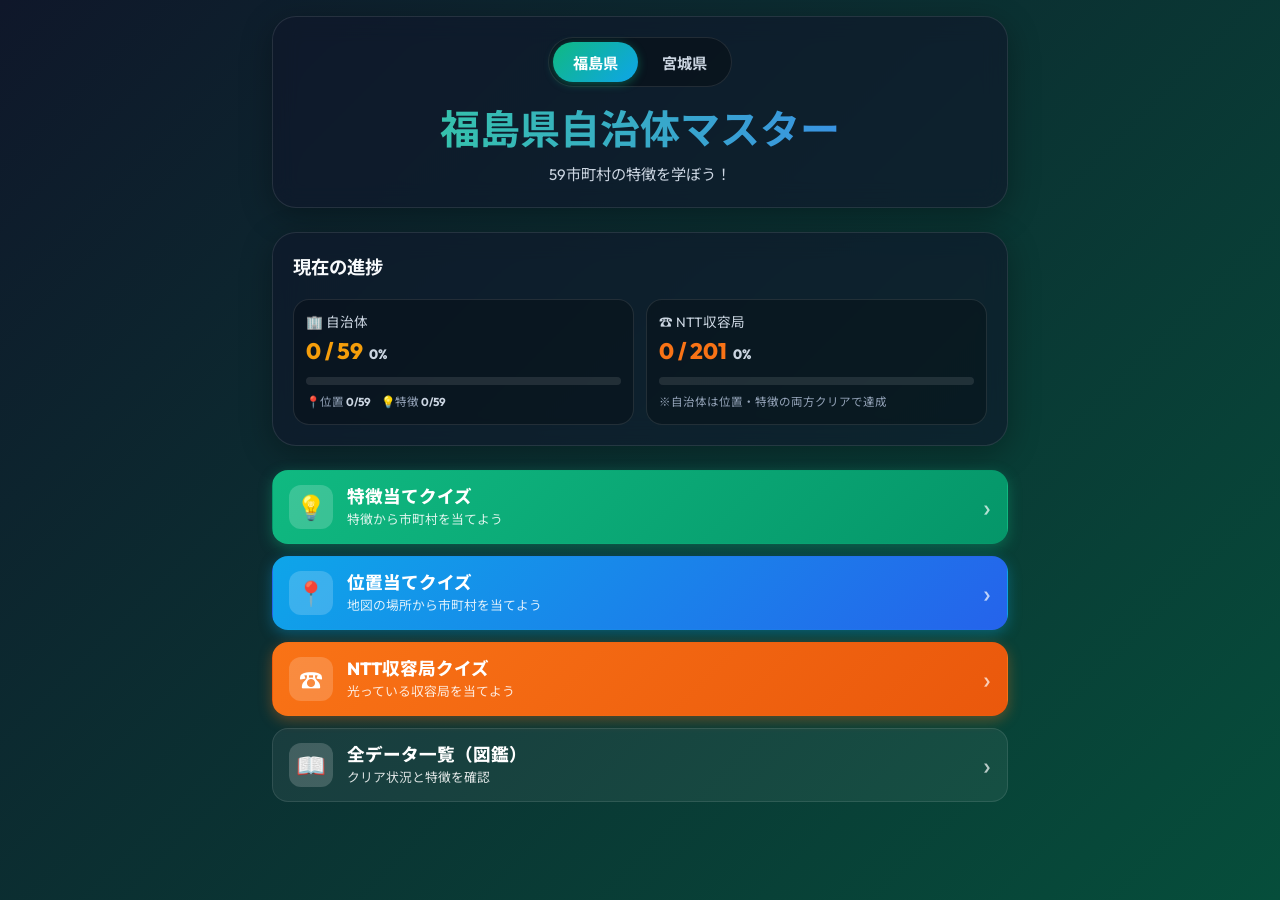
==== commit 1ab0aac1: "fix: 県域選択の重なり解消とスマートフォン向けUX改善" ====
--- a/index.html
+++ b/index.html
@@ -9,57 +9,100 @@
   <link rel="preconnect" href="https://fonts.googleapis.com">
   <link rel="preconnect" href="https://fonts.gstatic.com" crossorigin>
   <link href="https://fonts.googleapis.com/css2?family=Outfit:wght@400;600;800&family=Noto+Sans+JP:wght@400;700;900&display=swap" rel="stylesheet">
-  <link rel="stylesheet" href="css/style.css">
+  <link rel="stylesheet" href="css/style.css?v=9">
+
+  <!-- Google tag (gtag.js) -->
+  <script async src="https://www.googletagmanager.com/gtag/js?id=G-PY7LPCZXZH"></script>
+  <script>
+    window.dataLayer = window.dataLayer || [];
+    function gtag(){dataLayer.push(arguments);}
+    gtag('js', new Date());
+
+    gtag('config', 'G-PY7LPCZXZH');
+  </script>
 </head>
 <body>
   <div class="app-container">
     
     <!-- ① タイトル＆進捗画面 -->
     <section id="title-screen" class="screen active">
-      <header class="glass-panel text-center fade-in-up" style="position: relative;">
-        <select id="prefecture-select" class="glass-btn" style="position: absolute; left: 1rem; top: 1rem; background: rgba(255,255,255,0.1); border: 1px solid rgba(255,255,255,0.2); color: white; padding: 0.5rem; border-radius: 8px; font-family: inherit;">
-          <option value="fukushima" style="color: black;">福島県</option>
-          <option value="miyagi" style="color: black;">宮城県</option>
-        </select>
-        <h1 id="app-title" class="text-gradient">福島県自治体マスター</h1>
+      <header class="glass-panel text-center fade-in-up title-header">
+        <!-- 県域切り替え（セグメントボタン） -->
+        <div id="prefecture-switch" class="segmented" role="tablist" aria-label="県域の選択">
+          <button type="button" class="segmented-btn active" data-pref="fukushima" role="tab" aria-selected="true">福島県</button>
+          <button type="button" class="segmented-btn" data-pref="miyagi" role="tab" aria-selected="false">宮城県</button>
+        </div>
+        <h1 id="app-title" class="app-title text-gradient">福島県自治体マスター</h1>
         <p id="app-subtitle" class="subtitle mt-2">59市町村の特徴を学ぼう！</p>
       </header>
 
-      <div class="progress-card glass-panel mt-8 fade-in-up" style="animation-delay: 0.1s;">
-        <h2>現在の進捗</h2>
-        <div class="progress-stats mt-4 flex-between">
-          <div>
-            <div class="text-sm text-muted">🏢 自治体 <span style="font-size: 0.7rem;">※位置と特徴の両方クリアでカウント</span></div>
-            <span id="progress-count" class="text-accent text-2xl font-bold">0 / 59</span>
-            <span id="progress-percent" class="percent ml-2 font-bold text-sm">0%</span>
-          </div>
-          <div class="text-right">
-            <div class="text-sm text-muted">☎️ NTT収容局</div>
-            <span id="ntt-progress-count" class="text-primary text-2xl font-bold">0 / 201</span>
-            <span id="ntt-progress-percent" class="percent ml-2 font-bold text-sm">0%</span>
-          </div>
-        </div>
-        <div class="progress-bar-container mt-4" style="height: 12px; display: flex; gap: 4px; background: rgba(0,0,0,0.3);">
-          <div id="progress-bar-fill" class="progress-bar-fill" style="width: 0%; border-radius: 6px;"></div>
-          <div id="ntt-progress-bar-fill" class="progress-bar-fill" style="width: 0%; background: var(--color-primary); border-radius: 6px;"></div>
-        </div>
-      </div>
-
-      <div class="menu-actions mt-12 flex-column fade-in-up" style="animation-delay: 0.2s;">
-        <button id="btn-start-feature" class="btn btn-primary btn-lg pulse-hover">特徴当てクイズ開始 (Feature Mode)</button>
-        <button id="btn-start-map" class="btn btn-secondary btn-lg mt-4 pulse-hover">位置当てクイズ開始 (Map Mode)</button>
-        <button id="btn-start-ntt" class="btn btn-warning btn-lg mt-4 pulse-hover">NTT収容局 場所当てクイズ (NTT Mode)</button>
-        <button id="btn-collection" class="btn btn-outline btn-lg mt-4">全データ一覧</button>
+      <div class="progress-card glass-panel mt-6 fade-in-up" style="animation-delay: 0.1s;">
+        <h2 class="section-title">現在の進捗</h2>
+        <div class="stat-grid mt-4">
+          <div class="stat-card">
+            <div class="stat-label">🏢 自治体</div>
+            <div class="stat-value">
+              <span id="progress-count" class="text-accent">0 / 59</span>
+              <span id="progress-percent" class="stat-percent">0%</span>
+            </div>
+            <div class="progress-bar-container mt-2">
+              <div id="progress-bar-fill" class="progress-bar-fill" style="width: 0%;"></div>
+            </div>
+            <div class="stat-breakdown mt-2">
+              <span>📍位置 <b id="map-progress-count">0/59</b></span>
+              <span>💡特徴 <b id="feature-progress-count">0/59</b></span>
+            </div>
+          </div>
+          <div class="stat-card">
+            <div class="stat-label">☎️ NTT収容局</div>
+            <div class="stat-value">
+              <span id="ntt-progress-count" class="text-warning">0 / 201</span>
+              <span id="ntt-progress-percent" class="stat-percent">0%</span>
+            </div>
+            <div class="progress-bar-container mt-2">
+              <div id="ntt-progress-bar-fill" class="progress-bar-fill progress-bar-ntt" style="width: 0%;"></div>
+            </div>
+            <div class="stat-breakdown mt-2">
+              <span>※自治体は位置・特徴の両方クリアで達成</span>
+            </div>
+          </div>
+        </div>
+      </div>
+
+      <div class="menu-actions mt-6 flex-column fade-in-up" style="animation-delay: 0.2s;">
+        <button id="btn-start-feature" class="menu-btn menu-feature">
+          <span class="menu-icon">💡</span>
+          <span class="menu-text"><span class="menu-title">特徴当てクイズ</span><span class="menu-desc">特徴から市町村を当てよう</span></span>
+          <span class="menu-arrow">›</span>
+        </button>
+        <button id="btn-start-map" class="menu-btn menu-map">
+          <span class="menu-icon">📍</span>
+          <span class="menu-text"><span class="menu-title">位置当てクイズ</span><span class="menu-desc">地図の場所から市町村を当てよう</span></span>
+          <span class="menu-arrow">›</span>
+        </button>
+        <button id="btn-start-ntt" class="menu-btn menu-ntt">
+          <span class="menu-icon">☎️</span>
+          <span class="menu-text"><span class="menu-title">NTT収容局クイズ</span><span class="menu-desc">光っている収容局を当てよう</span></span>
+          <span class="menu-arrow">›</span>
+        </button>
+        <button id="btn-collection" class="menu-btn menu-collection">
+          <span class="menu-icon">📖</span>
+          <span class="menu-text"><span class="menu-title">全データ一覧（図鑑）</span><span class="menu-desc">クリア状況と特徴を確認</span></span>
+          <span class="menu-arrow">›</span>
+        </button>
       </div>
     </section>
 
     <!-- ② クイズ画面 -->
     <section id="quiz-screen" class="screen hidden">
-      <header class="quiz-header flex-between mb-8">
-        <button id="btn-quit-quiz" class="btn-icon">✕ 終了</button>
-        <div class="question-counter glass-badge">
-          第 <span id="current-q-num" class="text-accent font-bold">1</span> 問 / 全10問
-        </div>
+      <header class="quiz-header mb-4">
+        <div class="flex-between">
+          <button id="btn-quit-quiz" class="btn-icon btn-quit">✕ 終了</button>
+          <div class="question-counter glass-badge">
+            第 <span id="current-q-num" class="text-accent font-bold">1</span> 問 / 全10問
+          </div>
+        </div>
+        <div class="quiz-progress mt-2"><div id="quiz-progress-fill" class="quiz-progress-fill" style="width: 0%;"></div></div>
       </header>
 
       <div class="quiz-content glass-panel mb-8">
@@ -333,6 +376,6 @@
   <script src="data/miyagi_offices.js?v=8"></script>
   <script src="js/progress.js"></script>
   <script src="js/quiz.js"></script>
-  <script src="js/app.js?v=8"></script>
+  <script src="js/app.js?v=9"></script>
 </body>
 </html>
--- a/css/style.css
+++ b/css/style.css
@@ -5,29 +5,36 @@
   /* 背景用グラデーション (深い森と夜空をイメージ) */
   --bg-gradient-start: #0f172a;
   --bg-gradient-end: #064e3b;
-  
+  --bg-card: #111c2e;            /* モーダル等の不透明カード背景 */
+  --bg-secondary: rgba(255, 255, 255, 0.08);
+
   /* アクセントカラー */
   --color-primary: #10b981;      /* エメラルドグリーン */
   --color-primary-glow: rgba(16, 185, 129, 0.4);
   --color-primary-dark: #047857;
-  
+
   --color-secondary: #0ea5e9;    /* ウォーターブルー */
   --color-accent: #f59e0b;       /* アースゴールド */
-  
+  --color-warning: #f97316;      /* NTT用オレンジ */
+
   --color-correct: #10b981;
   --color-incorrect: #ef4444;
-  
+  --color-danger: #ef4444;
+
+  --gradient-primary: linear-gradient(135deg, #10b981, #0ea5e9);
+
   /* テキストカラー */
   --text-primary: #f8fafc;
   --text-secondary: #cbd5e1;
-  --text-muted: #64748b;
-  
+  --text-muted: #94a3b8;         /* 暗い背景でも読めるよう明るめに調整 */
+
   /* グラスモーフィズム */
   --glass-bg: rgba(15, 23, 42, 0.6);
   --glass-border: rgba(255, 255, 255, 0.1);
   --glass-border-hover: rgba(16, 185, 129, 0.5);
   --glass-shadow: 0 8px 32px 0 rgba(0, 0, 0, 0.3);
-  
+  --border-color: rgba(255, 255, 255, 0.12);
+
   /* フォント・角丸・アニメーション */
   --font-family: 'Outfit', 'Noto Sans JP', sans-serif;
   --radius-sm: 8px;
@@ -45,23 +52,34 @@
   -webkit-tap-highlight-color: transparent;
 }
 
+html {
+  -webkit-text-size-adjust: 100%;
+}
+
 body {
   font-family: var(--font-family);
   background: linear-gradient(135deg, var(--bg-gradient-start), var(--bg-gradient-end));
   background-attachment: fixed;
   color: var(--text-primary);
   min-height: 100vh;
+  min-height: 100dvh;
   line-height: 1.6;
   overflow-x: hidden;
+}
+
+button {
+  font-family: inherit;
+  touch-action: manipulation; /* ダブルタップズームによるタップ遅延を防止 */
 }
 
 /* --- レイアウトとSPA制御 --- */
 .app-container {
   max-width: 768px;
   margin: 0 auto;
-  padding: 24px 16px;
+  padding: max(16px, env(safe-area-inset-top)) max(16px, env(safe-area-inset-right)) max(24px, env(safe-area-inset-bottom)) max(16px, env(safe-area-inset-left));
   position: relative;
   min-height: 100vh;
+  min-height: 100dvh;
 }
 
 .screen {
@@ -79,6 +97,7 @@
 .mt-6 { margin-top: 1.5rem; }
 .mt-8 { margin-top: 2rem; }
 .mt-12 { margin-top: 3rem; }
+.mb-2 { margin-bottom: 0.5rem; }
 .mb-4 { margin-bottom: 1rem; }
 .mb-6 { margin-bottom: 1.5rem; }
 .mb-8 { margin-bottom: 2rem; }
@@ -87,8 +106,13 @@
 .mx-auto { margin-left: auto; margin-right: auto; }
 
 .text-center { text-align: center; }
+.text-left { text-align: left; }
+.text-right { text-align: right; }
+.text-xs { font-size: 0.75rem; }
+.text-sm { font-size: 0.875rem; }
 .text-lg { font-size: 1.125rem; }
 .text-xl { font-size: 1.25rem; }
+.text-2xl { font-size: 1.5rem; }
 .text-3xl { font-size: 1.875rem; }
 .text-4xl { font-size: 2.25rem; }
 .text-6xl { font-size: 3.75rem; }
@@ -100,12 +124,17 @@
 .text-gradient {
   background: linear-gradient(to right, #34d399, #3b82f6);
   -webkit-background-clip: text;
+  background-clip: text;
   color: transparent;
 }
 .text-accent { color: var(--color-accent); }
+.text-primary { color: var(--color-primary); }
+.text-warning { color: var(--color-warning); }
+.text-muted { color: var(--text-muted); }
+.text-correct { color: var(--color-correct); }
 .hidden { display: none !important; }
 
-.flex-between { display: flex; justify-content: space-between; align-items: center; }
+.flex-between { display: flex; justify-content: space-between; align-items: center; gap: 8px; }
 .flex-column { display: flex; flex-direction: column; }
 .align-center { align-items: center; }
 
@@ -116,7 +145,7 @@
   -webkit-backdrop-filter: blur(12px);
   border: 1px solid var(--glass-border);
   border-radius: var(--radius-lg);
-  padding: 24px;
+  padding: 20px;
   box-shadow: var(--glass-shadow);
 }
 .glass-badge {
@@ -124,8 +153,128 @@
   backdrop-filter: blur(8px);
   border: 1px solid var(--glass-border);
   border-radius: 999px;
-  padding: 8px 16px;
-}
+  padding: 6px 14px;
+  font-size: 0.9rem;
+  white-space: nowrap;
+}
+
+/* --- タイトル画面 --- */
+.app-title {
+  font-size: clamp(1.5rem, 7vw, 2.5rem);
+  line-height: 1.3;
+  word-break: keep-all;       /* 単語途中での不自然な改行を防止 */
+  overflow-wrap: anywhere;
+  margin-top: 16px;
+}
+.subtitle {
+  color: var(--text-secondary);
+  font-size: 0.95rem;
+}
+.section-title {
+  font-size: 1.15rem;
+}
+
+/* 県域切り替えのセグメントボタン */
+.segmented {
+  display: inline-flex;
+  padding: 4px;
+  gap: 4px;
+  background: rgba(0, 0, 0, 0.3);
+  border: 1px solid var(--glass-border);
+  border-radius: 999px;
+}
+.segmented-btn {
+  min-height: 40px;
+  padding: 0 20px;
+  border: none;
+  border-radius: 999px;
+  background: transparent;
+  color: var(--text-secondary);
+  font-size: 0.95rem;
+  font-weight: 700;
+  cursor: pointer;
+  transition: background var(--transition-fast), color var(--transition-fast);
+}
+.segmented-btn.active {
+  background: var(--gradient-primary);
+  color: #fff;
+  box-shadow: 0 2px 10px var(--color-primary-glow);
+}
+
+/* 進捗カード */
+.stat-grid {
+  display: grid;
+  grid-template-columns: repeat(2, minmax(0, 1fr));
+  gap: 12px;
+}
+.stat-card {
+  background: rgba(0, 0, 0, 0.25);
+  border: 1px solid var(--glass-border);
+  border-radius: var(--radius-md);
+  padding: 12px;
+  min-width: 0;
+}
+.stat-label {
+  font-size: 0.85rem;
+  color: var(--text-secondary);
+  white-space: nowrap;
+}
+.stat-value {
+  display: flex;
+  align-items: baseline;
+  flex-wrap: wrap;
+  gap: 6px;
+  font-size: 1.4rem;
+  font-weight: 800;
+}
+.stat-percent {
+  font-size: 0.85rem;
+  color: var(--text-secondary);
+}
+.stat-breakdown {
+  display: flex;
+  flex-wrap: wrap;
+  gap: 4px 10px;
+  font-size: 0.72rem;
+  color: var(--text-muted);
+}
+.stat-breakdown b { color: var(--text-secondary); }
+
+/* メニューボタン */
+.menu-actions { gap: 12px; }
+.menu-btn {
+  display: flex;
+  align-items: center;
+  gap: 14px;
+  width: 100%;
+  min-height: 72px;
+  padding: 14px 16px;
+  border: 1px solid transparent;
+  border-radius: var(--radius-md);
+  color: #fff;
+  text-align: left;
+  cursor: pointer;
+  transition: transform var(--transition-fast), filter var(--transition-fast), box-shadow var(--transition-fast);
+}
+.menu-feature { background: linear-gradient(135deg, #10b981, #059669); box-shadow: 0 4px 14px rgba(16, 185, 129, 0.35); }
+.menu-map { background: linear-gradient(135deg, #0ea5e9, #2563eb); box-shadow: 0 4px 14px rgba(14, 165, 233, 0.35); }
+.menu-ntt { background: linear-gradient(135deg, #f97316, #ea580c); box-shadow: 0 4px 14px rgba(249, 115, 22, 0.35); }
+.menu-collection { background: rgba(255, 255, 255, 0.06); border-color: var(--glass-border); }
+.menu-icon {
+  flex: 0 0 auto;
+  width: 44px;
+  height: 44px;
+  display: grid;
+  place-items: center;
+  font-size: 1.5rem;
+  background: rgba(255, 255, 255, 0.18);
+  border-radius: 12px;
+}
+.menu-text { display: flex; flex-direction: column; flex: 1; min-width: 0; }
+.menu-title { font-size: 1.1rem; font-weight: 800; line-height: 1.3; }
+.menu-desc { font-size: 0.8rem; opacity: 0.85; }
+.menu-arrow { font-size: 1.8rem; opacity: 0.7; line-height: 1; }
+.menu-btn:active { transform: scale(0.97); filter: brightness(0.95); }
 
 /* --- ボタン --- */
 .btn {
@@ -139,14 +288,16 @@
   cursor: pointer;
   transition: all var(--transition-fast);
   text-decoration: none;
+  min-height: 44px;
 }
 .btn:disabled {
   opacity: 0.5;
   cursor: not-allowed;
 }
+.btn:active:not(:disabled) { transform: scale(0.97); }
 .btn-lg {
-  padding: 16px 32px;
-  font-size: 1.125rem;
+  padding: 14px 28px;
+  font-size: 1.1rem;
 }
 .btn-sm {
   padding: 8px 16px;
@@ -158,32 +309,23 @@
   color: white;
   box-shadow: 0 4px 14px var(--color-primary-glow);
 }
-.btn-primary:hover:not(:disabled) {
-  background: var(--color-primary-dark);
-  transform: translateY(-2px);
-}
-
 .btn-secondary {
   background: var(--color-secondary);
   color: white;
 }
-
+.btn-warning {
+  background: var(--color-warning);
+  color: white;
+}
 .btn-outline {
   background: transparent;
   color: var(--text-primary);
   border: 1px solid var(--glass-border);
 }
-.btn-outline:hover {
-  background: rgba(255, 255, 255, 0.1);
-}
-
 .btn-danger {
   background: transparent;
   color: var(--color-incorrect);
   border: 1px solid var(--color-incorrect);
-}
-.btn-danger:hover {
-  background: rgba(239, 68, 68, 0.1);
 }
 
 .btn-icon {
@@ -192,21 +334,39 @@
   color: var(--text-secondary);
   cursor: pointer;
   font-size: 1rem;
+  min-height: 44px;
+  padding: 0 8px;
   transition: color var(--transition-fast);
 }
-.btn-icon:hover { color: white; }
-
-.pulse-hover:hover:not(:disabled) {
-  animation: pulse 2s infinite;
+.btn-quit {
+  background: rgba(255, 255, 255, 0.08);
+  border: 1px solid var(--glass-border);
+  border-radius: 999px;
+  padding: 0 16px;
+  min-height: 40px;
+}
+
+/* ホバー効果はマウス操作の端末のみ（タッチ端末で浮いたまま残るのを防止） */
+@media (hover: hover) and (pointer: fine) {
+  .btn-primary:hover:not(:disabled) { background: var(--color-primary-dark); transform: translateY(-2px); }
+  .btn-outline:hover { background: rgba(255, 255, 255, 0.1); }
+  .btn-danger:hover { background: rgba(239, 68, 68, 0.1); }
+  .btn-icon:hover { color: white; }
+  .menu-btn:hover { transform: translateY(-2px); filter: brightness(1.08); }
+  .option-btn:hover:not(:disabled) {
+    border-color: var(--glass-border-hover);
+    background: rgba(16, 185, 129, 0.1);
+    transform: translateY(-2px);
+  }
+  .tab-btn:hover { background: rgba(16, 185, 129, 0.35); color: white; }
+  .collection-item-header:hover { background: rgba(255, 255, 255, 0.06); }
+  .btn-close-modal:hover { color: var(--text-primary); }
+  .pulse-hover:hover:not(:disabled) { animation: pulse 2s infinite; }
 }
 
 /* --- プログレスバー --- */
-.progress-stats {
-  display: flex;
-  align-items: baseline;
-}
 .progress-bar-container {
-  height: 12px;
+  height: 8px;
   background: rgba(255, 255, 255, 0.1);
   border-radius: 999px;
   overflow: hidden;
@@ -217,40 +377,83 @@
   border-radius: 999px;
   transition: width 1s cubic-bezier(0.4, 0, 0.2, 1);
 }
+.progress-bar-ntt {
+  background: linear-gradient(to right, #fb923c, var(--color-warning));
+}
 
 /* --- クイズ要素 --- */
+.quiz-header {
+  position: sticky;
+  top: 0;
+  z-index: 20;
+  padding: 8px 0;
+  margin-top: -8px;
+  background: linear-gradient(to bottom, rgba(15, 23, 42, 0.95) 70%, rgba(15, 23, 42, 0));
+}
+.quiz-progress {
+  height: 6px;
+  background: rgba(255, 255, 255, 0.1);
+  border-radius: 999px;
+  overflow: hidden;
+}
+.quiz-progress-fill {
+  height: 100%;
+  background: var(--gradient-primary);
+  border-radius: 999px;
+  transition: width 0.4s ease;
+}
+.quiz-content { padding: 16px; }
+.question-text {
+  font-size: clamp(1.05rem, 4.5vw, 1.35rem);
+  line-height: 1.5;
+}
+
 .features-list {
   list-style: none;
 }
 .features-list li {
   background: rgba(255, 255, 255, 0.05);
   border-left: 4px solid var(--color-primary);
-  padding: 12px 16px;
-  margin-bottom: 12px;
+  padding: 10px 14px;
+  margin-bottom: 10px;
   border-radius: 4px var(--radius-sm) var(--radius-sm) 4px;
-  font-size: 1.1rem;
+  font-size: 1rem;
+  line-height: 1.5;
 }
 
 .options-grid {
   display: grid;
-  grid-template-columns: repeat(2, 1fr);
-  gap: 16px;
+  grid-template-columns: repeat(2, minmax(0, 1fr));
+  gap: 12px;
 }
 .option-btn {
+  display: flex;
+  flex-direction: column;
+  align-items: center;
+  justify-content: center;
+  min-height: 76px;
   background: var(--glass-bg);
   border: 2px solid var(--glass-border);
   color: var(--text-primary);
-  padding: 24px 16px;
-  font-size: 1.25rem;
+  padding: 12px 8px;
+  font-size: 1.15rem;
   font-weight: 700;
+  line-height: 1.3;
   border-radius: var(--radius-md);
   cursor: pointer;
+  word-break: keep-all;
+  overflow-wrap: anywhere;
   transition: all var(--transition-fast);
 }
-.option-btn:hover {
-  border-color: var(--glass-border-hover);
-  background: rgba(16, 185, 129, 0.1);
-  transform: translateY(-2px);
+.option-btn:active:not(:disabled) { transform: scale(0.96); }
+.option-btn:disabled { cursor: default; }
+.option-btn:disabled:not(.correct):not(.incorrect) { opacity: 0.55; }
+.option-kana {
+  display: block;
+  margin-top: 2px;
+  font-size: 0.75rem;
+  font-weight: 400;
+  color: var(--text-secondary);
 }
 .option-btn.correct {
   background: var(--color-correct);
@@ -264,62 +467,75 @@
   color: white;
   animation: shake 0.5s;
 }
+.option-btn.correct .option-kana,
+.option-btn.incorrect .option-kana { color: rgba(255, 255, 255, 0.85); }
 @media (max-width: 600px) {
   .options-grid {
-    grid-template-columns: repeat(2, 1fr);
     gap: 8px;
   }
   .option-btn {
-    padding: 16px 8px;
-    font-size: 1.1rem;
+    font-size: 1.05rem;
   }
 }
 
-/* --- フィードバック (正誤判定) オーバーレイ --- */
+/* --- フィードバック (正誤判定) ボトムシート --- */
 .feedback-overlay {
-  position: absolute;
-  top: 0; left: 0; right: 0; bottom: 0;
-  background: rgba(0, 0, 0, 0.7);
-  backdrop-filter: blur(4px);
-  display: flex;
-  align-items: center;
+  position: fixed;
+  inset: 0;
+  background: rgba(0, 0, 0, 0.55);
+  display: flex;
+  align-items: flex-end;
   justify-content: center;
-  border-radius: var(--radius-lg);
-  z-index: 10;
-  animation: fadeIn 0.3s;
+  z-index: 50;
+  animation: fadeIn 0.25s;
 }
 .feedback-card {
-  width: 90%;
-  max-width: 400px;
-  box-shadow: 0 20px 40px rgba(0,0,0,0.6);
+  width: 100%;
+  max-width: 768px;
+  max-height: 85dvh;
+  overflow-y: auto;
+  border-radius: var(--radius-lg) var(--radius-lg) 0 0;
+  padding: 24px 20px max(20px, env(safe-area-inset-bottom));
+  background: var(--bg-card);
+  box-shadow: 0 -10px 40px rgba(0, 0, 0, 0.6);
   border-top: 4px solid var(--color-primary);
+  animation: sheetUp 0.3s cubic-bezier(0.16, 1, 0.3, 1);
 }
 .feedback-card.is-incorrect {
   border-top-color: var(--color-incorrect);
 }
+.feedback-card #feedback-result { font-size: 1.8rem; margin-bottom: 8px; }
+.feedback-card #feedback-desc { margin-bottom: 20px; font-size: 1rem; }
 
 /* --- コレクション (図鑑) 要素 --- */
 .collection-header {
   position: sticky;
   top: 0;
   z-index: 10;
-}
-
+  padding: 14px 16px;
+}
+.collection-header h1 { font-size: clamp(1.3rem, 6vw, 1.8rem); }
+
+.collection-mode-tabs {
+  display: flex;
+  gap: 8px;
+}
 .mode-tab-btn {
-  font-size: 1.1rem;
-  padding: 0.75rem 2rem;
-  border-radius: 30px;
+  flex: 1;
+  font-size: 0.95rem;
+  padding: 0.5rem 1rem;
+  border-radius: 999px;
   border: 2px solid transparent;
   transition: all var(--transition-normal);
   background: var(--bg-secondary);
   color: var(--text-muted);
+  box-shadow: none;
 }
 .mode-tab-btn.active {
   background: var(--gradient-primary);
   color: #fff;
   border-color: var(--color-primary);
-  box-shadow: 0 4px 15px rgba(255, 128, 0, 0.4);
-  transform: scale(1.05);
+  box-shadow: 0 4px 15px var(--color-primary-glow);
 }
 
 .collection-tabs {
@@ -327,21 +543,64 @@
   gap: 8px;
   overflow-x: auto;
   padding-bottom: 4px;
-}
+  -webkit-overflow-scrolling: touch;
+  scrollbar-width: none;
+}
+.collection-tabs::-webkit-scrollbar { display: none; }
 .tab-btn {
   background: rgba(255, 255, 255, 0.1);
   border: none;
   color: var(--text-secondary);
-  padding: 8px 16px;
+  min-height: 36px;
+  padding: 0 16px;
   border-radius: 999px;
   white-space: nowrap;
   cursor: pointer;
   transition: all var(--transition-fast);
 }
-.tab-btn.active, .tab-btn:hover {
+.tab-btn.active {
   background: var(--color-primary);
   color: white;
 }
+
+.collection-layout {
+  display: grid;
+  grid-template-columns: 1fr;
+  gap: 16px;
+}
+@media (min-width: 720px) {
+  .collection-layout { grid-template-columns: 1fr 1fr; align-items: start; }
+  .collection-map-pane { position: sticky; top: 180px; }
+}
+.collection-map-pane { padding: 12px; }
+.collection-list-pane { padding: 8px; }
+.collection-list {
+  list-style: none;
+}
+.collection-item + .collection-item {
+  border-top: 1px solid var(--glass-border);
+}
+.collection-item-header {
+  display: flex;
+  align-items: center;
+  justify-content: space-between;
+  gap: 8px;
+  min-height: 52px;
+  padding: 10px 12px;
+  border-radius: var(--radius-sm);
+  cursor: pointer;
+  transition: background var(--transition-fast);
+}
+.collection-item-header:active { background: rgba(255, 255, 255, 0.08); }
+.collection-item-name {
+  font-weight: 700;
+  min-width: 0;
+}
+.collection-map-svg {
+  width: 100%;
+  height: auto;
+}
+
 .muni-card .details-kana {
   font-size: 0.85rem;
   color: var(--text-muted);
@@ -350,19 +609,17 @@
 .details-features {
   margin-top: 8px;
 }
+/* 特徴項目（モーダル内） */
 .feature-item {
-  position: relative;
-  padding-left: 16px;
-  margin-bottom: 6px;
-  line-height: 1.4;
-  font-size: 0.9rem;
-}
-.feature-item::before {
-  content: "✦";
-  color: #10b981;
-  position: absolute;
-  left: 0;
-  font-size: 0.8rem;
+  display: block;
+  background-color: var(--bg-secondary);
+  color: var(--text-primary);
+  padding: 8px 12px;
+  border-radius: 12px;
+  font-size: 0.95rem;
+  line-height: 1.5;
+  margin-bottom: 8px;
+  border: 1px solid var(--border-color);
 }
 .new-cleared-list {
   list-style: none;
@@ -388,6 +645,10 @@
   from { opacity: 0; transform: scale(0.95); }
   to { opacity: 1; transform: scale(1); }
 }
+@keyframes sheetUp {
+  from { transform: translateY(100%); }
+  to { transform: translateY(0); }
+}
 @keyframes popIn {
   0% { transform: scale(0.8); opacity: 0; }
   50% { transform: scale(1.05); opacity: 1; }
@@ -411,17 +672,30 @@
   animation: slideIn 0.5s cubic-bezier(0.16, 1, 0.3, 1) both;
 }
 
+/* 動きを減らす設定の端末ではアニメーションを抑制 */
+@media (prefers-reduced-motion: reduce) {
+  *, *::before, *::after {
+    animation-duration: 0.01ms !important;
+    animation-iteration-count: 1 !important;
+    transition-duration: 0.01ms !important;
+  }
+}
+
 /* --- マップ (SVG) スタイル --- */
 .map-container {
   width: 100%;
   text-align: center;
-  padding: 16px;
+  padding: 4px;
 }
 .fukushima-map {
   width: 100%;
   max-width: 800px;
   height: auto;
   filter: drop-shadow(0 4px 6px rgba(0,0,0,0.5));
+}
+/* クイズ中の地図は画面の約45%に収め、選択肢と同時に見えるようにする */
+#map-container .fukushima-map {
+  max-height: 45dvh;
 }
 .map-area {
   fill: rgba(255, 255, 255, 0.15);
@@ -465,6 +739,10 @@
 .collection-map-pane .map-area {
   transition: filter 0.2s;
 }
+/* 図鑑でクリア済みの自治体 */
+.map-area.cleared-area {
+  fill: rgba(16, 185, 129, 0.55);
+}
 
 /* NTT Dots */
 .ntt-dot {
@@ -484,7 +762,7 @@
   100% { filter: drop-shadow(0 0 4px rgba(239, 68, 68, 0.5)); }
 }
 .highlight-active {
-  fill: #facc15 !important;
+  fill: #ef4444 !important;
   stroke: #fef08a !important;
   stroke-width: 4;
   animation: mapPulse 1.5s infinite;
@@ -495,17 +773,6 @@
   100% { filter: drop-shadow(0 0 8px rgba(250, 204, 21, 0.5)); }
 }
 
-/* --- New Added Styles --- */
-.feature-item {
-  display: inline-block;
-  background-color: var(--bg-secondary);
-  color: var(--text-primary);
-  padding: 2px 8px;
-  border-radius: 12px;
-  font-size: 0.75rem;
-  margin: 2px 4px 2px 0;
-  border: 1px solid var(--border-color);
-}
 .ntt-collection-item .collection-item-name {
   font-weight: bold;
 }
@@ -527,31 +794,35 @@
 /* Modal Styles */
 .modal-overlay {
   position: fixed;
-  top: 0;
-  left: 0;
-  width: 100vw;
-  height: 100vh;
+  inset: 0;
   background: rgba(0, 0, 0, 0.6);
   backdrop-filter: blur(5px);
+  -webkit-backdrop-filter: blur(5px);
   z-index: 100;
   display: flex;
   align-items: center;
   justify-content: center;
+  padding: 16px;
 }
 .modal-content {
   position: relative;
-  width: 90%;
+  width: 100%;
   max-width: 500px;
+  max-height: 85dvh;
+  overflow-y: auto;
   background: var(--bg-card);
-  padding: 2rem;
+  padding: 1.5rem;
   border-radius: 16px;
   border: 1px solid rgba(255, 255, 255, 0.1);
   box-shadow: 0 10px 30px rgba(0,0,0,0.5);
 }
+.modal-content #modal-title { padding-right: 40px; font-size: 1.5rem; }
 .btn-close-modal {
   position: absolute;
-  top: 1rem;
-  right: 1rem;
+  top: 0.5rem;
+  right: 0.5rem;
+  width: 44px;
+  height: 44px;
   background: none;
   border: none;
   color: var(--text-muted);
@@ -559,9 +830,6 @@
   cursor: pointer;
   transition: color var(--transition-fast);
 }
-.btn-close-modal:hover {
-  color: var(--text-primary);
-}
 .bounce-in {
   animation: bounceIn 0.5s cubic-bezier(0.175, 0.885, 0.32, 1.275);
 }
